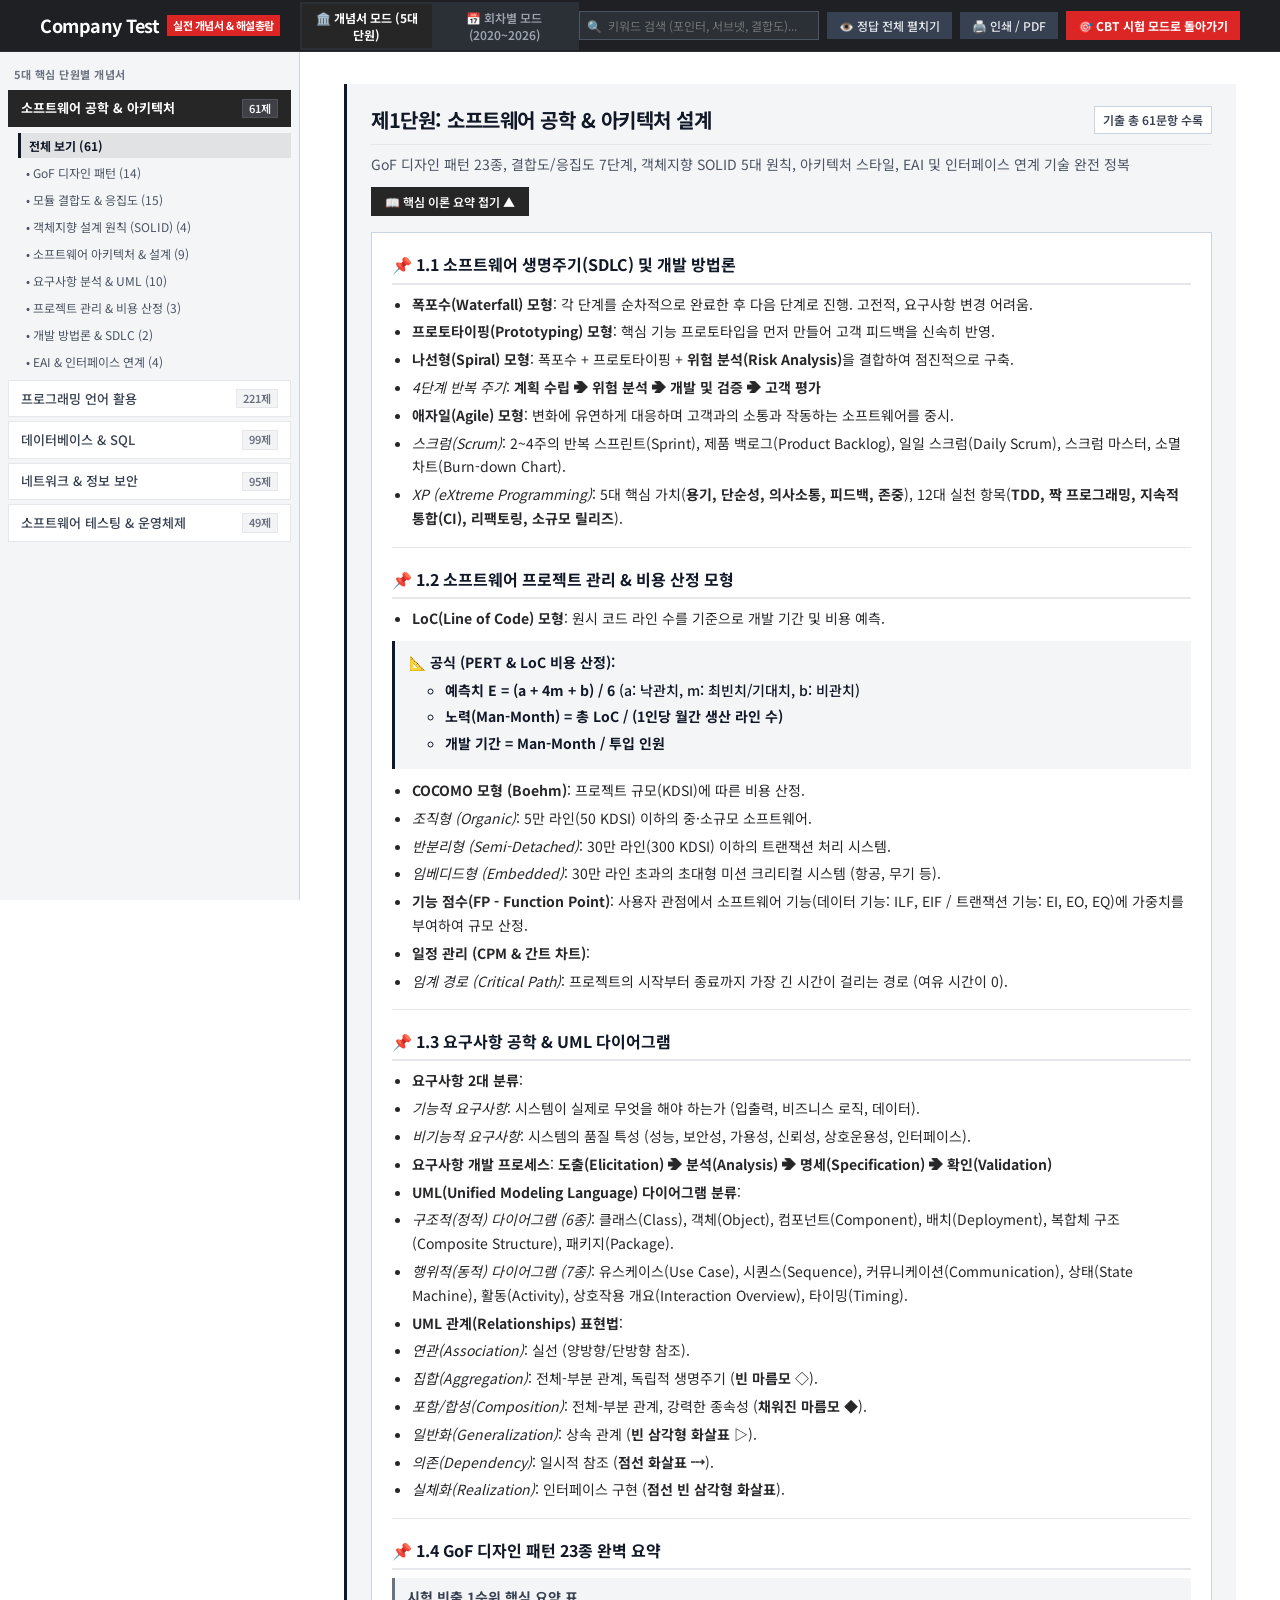
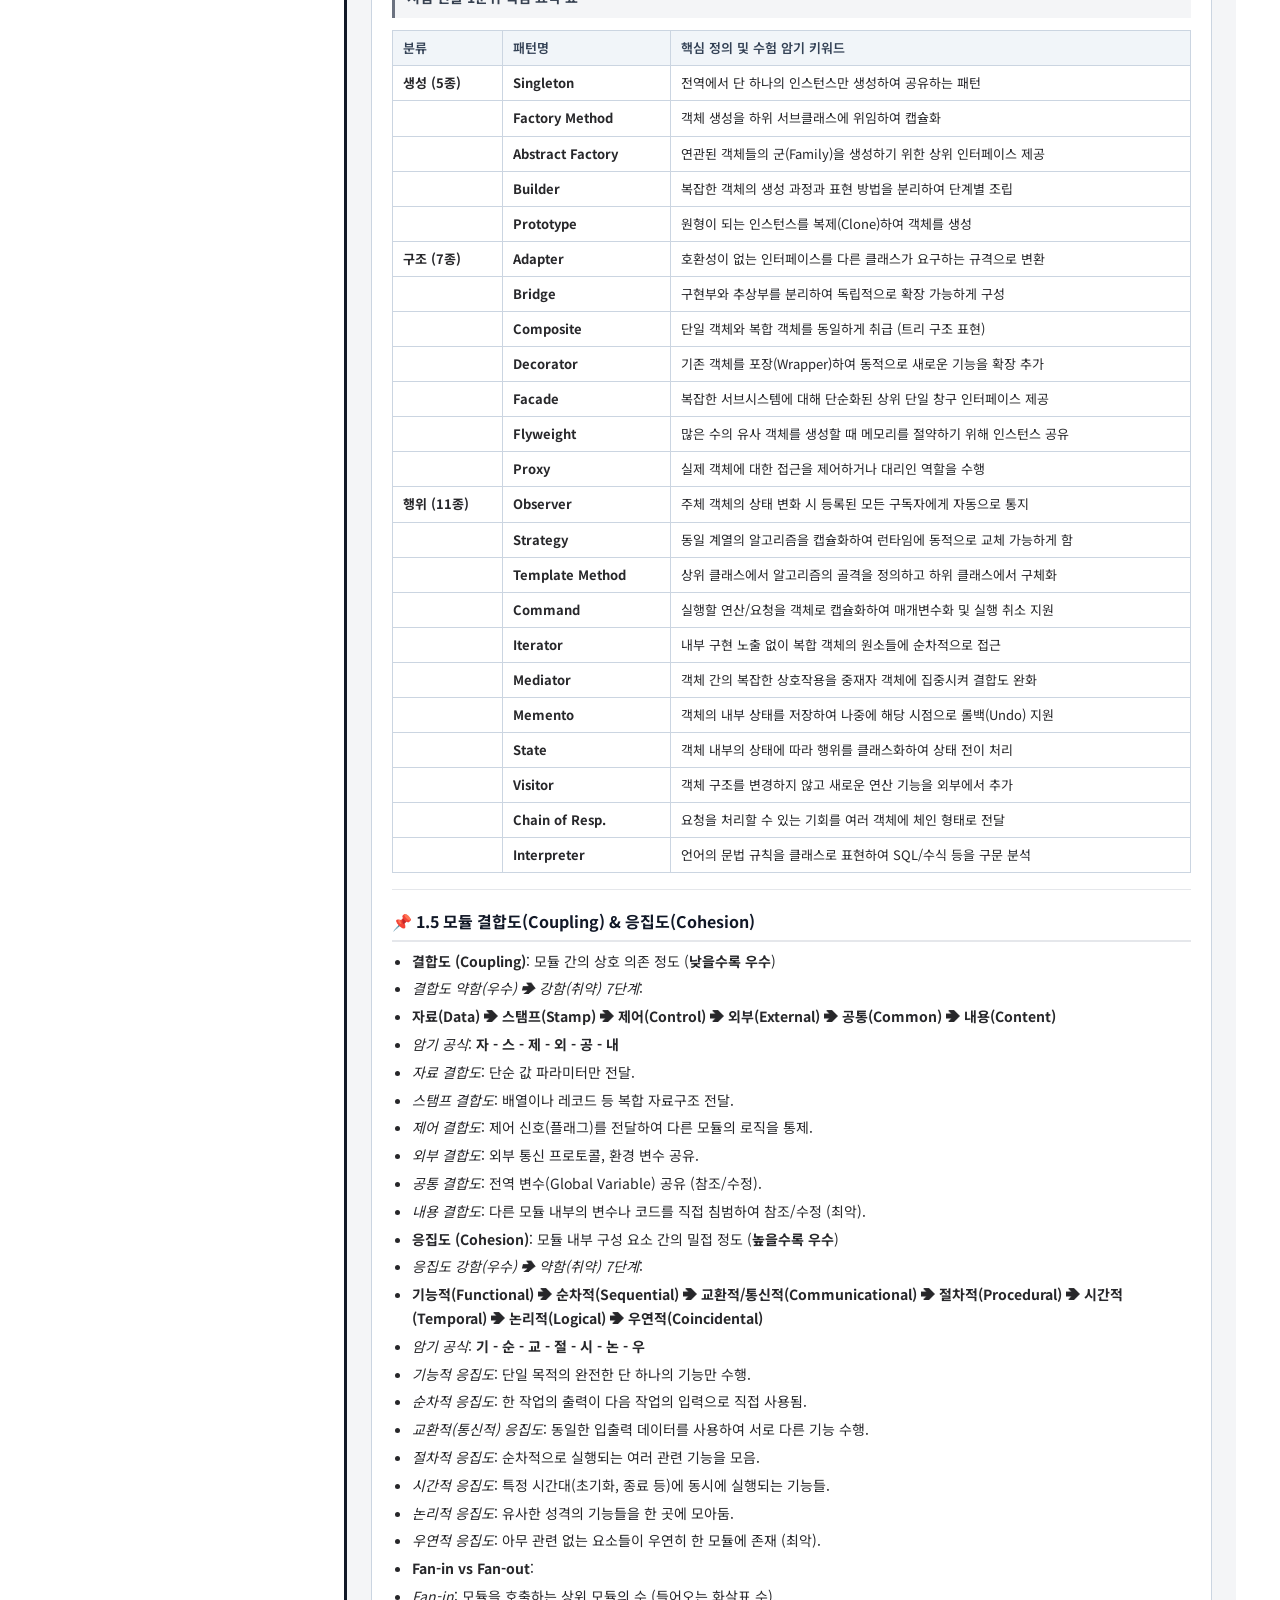
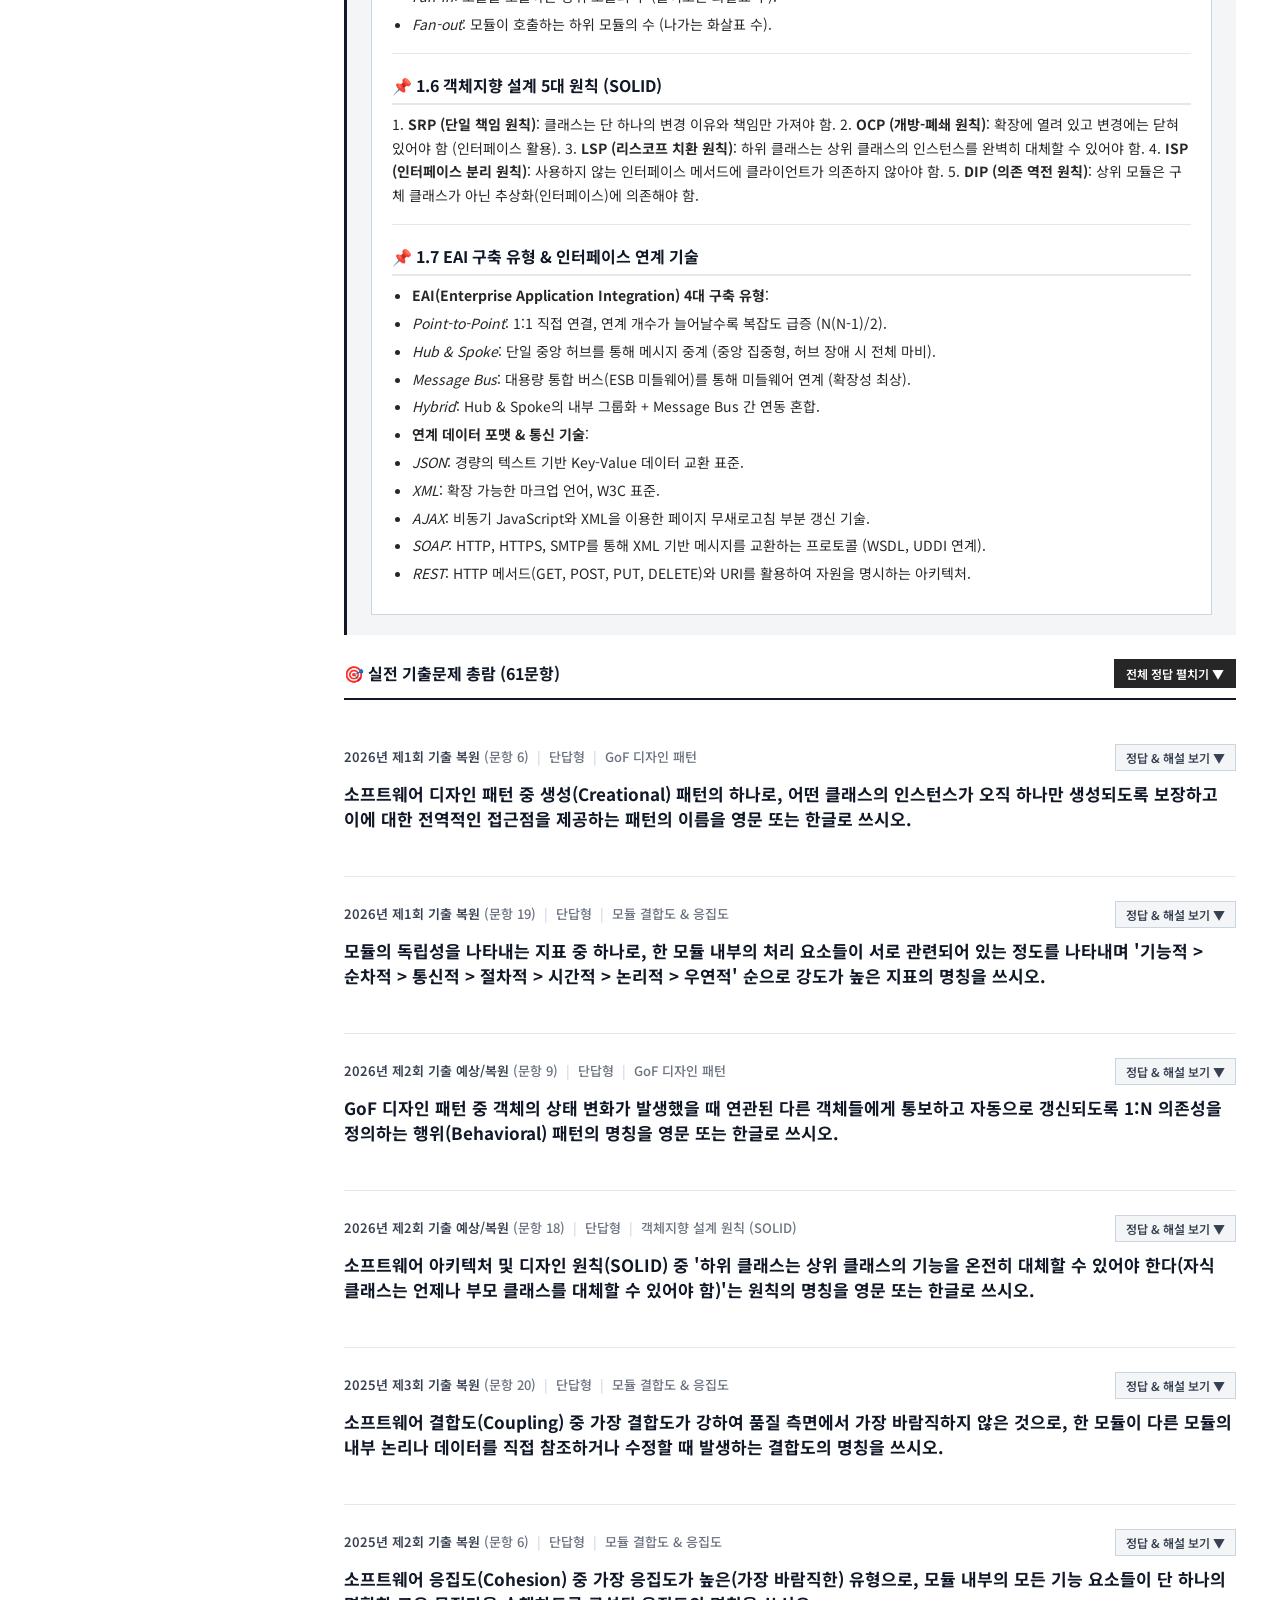
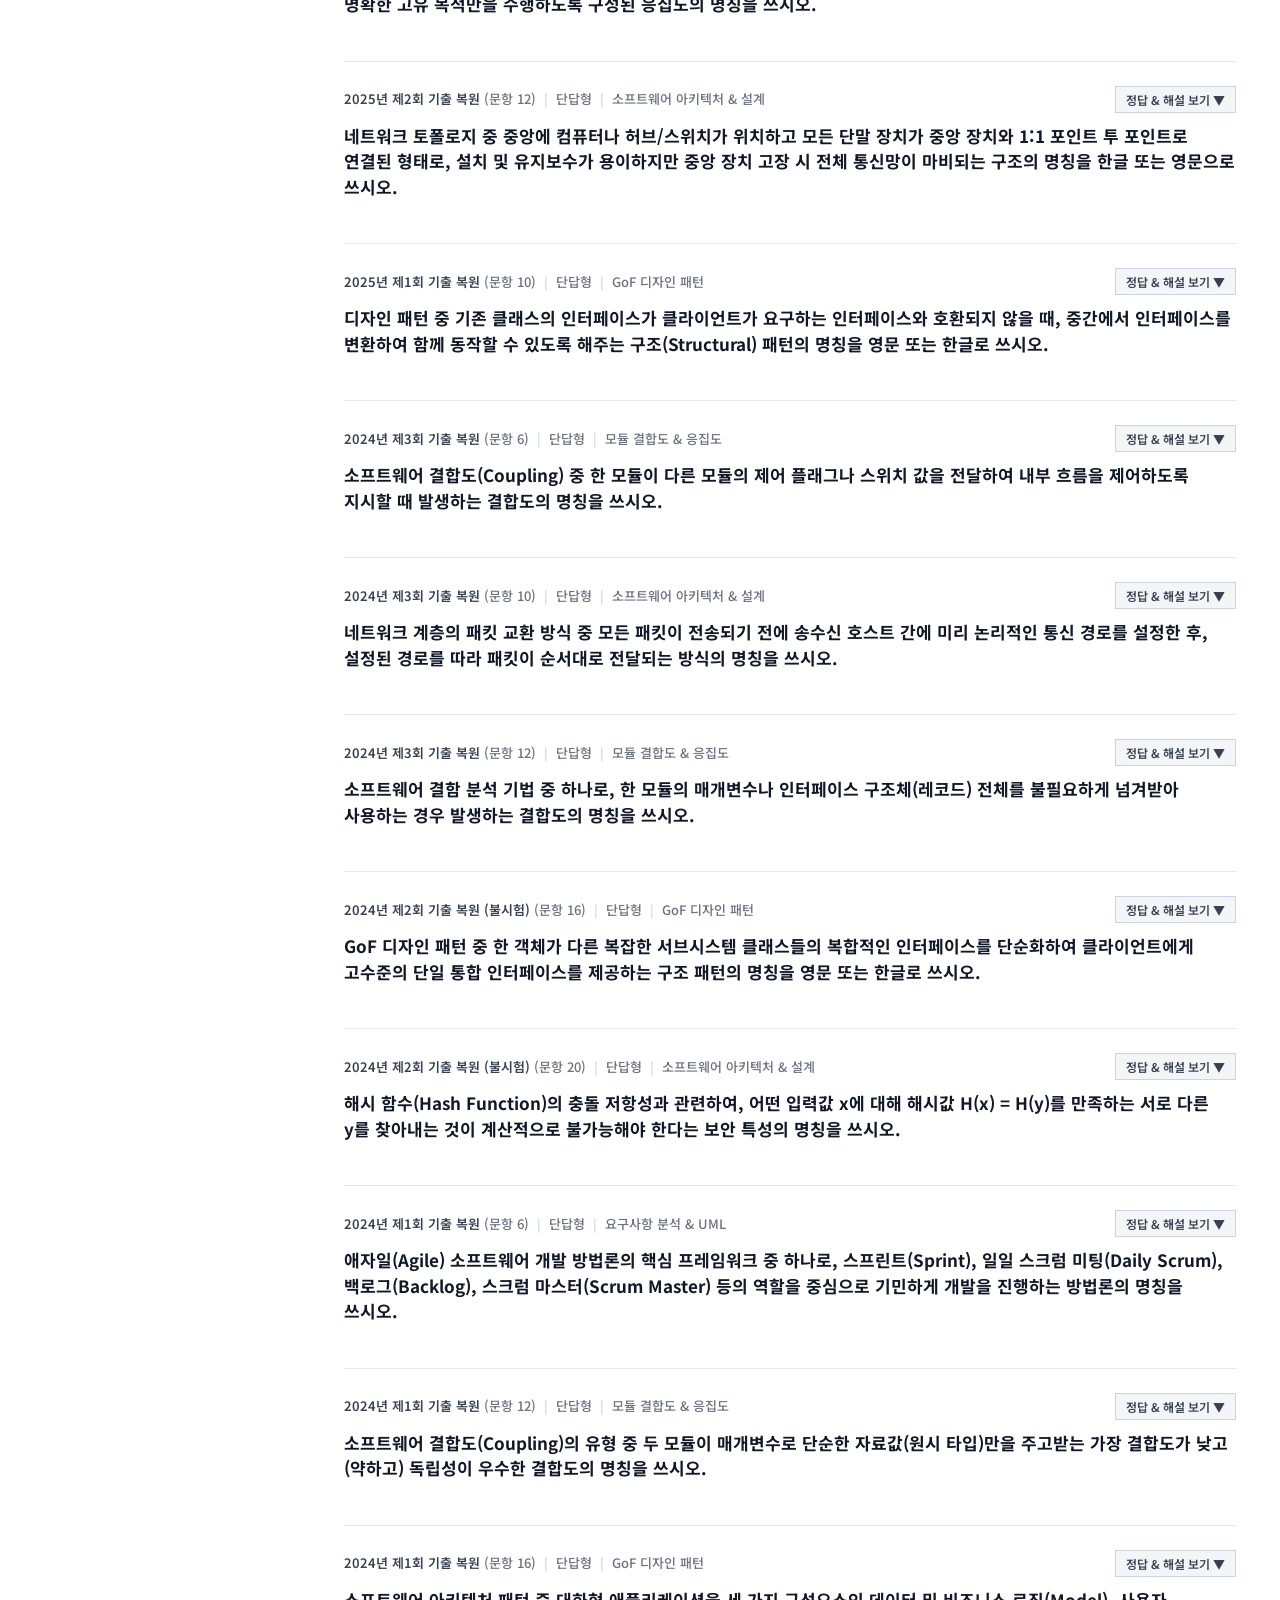
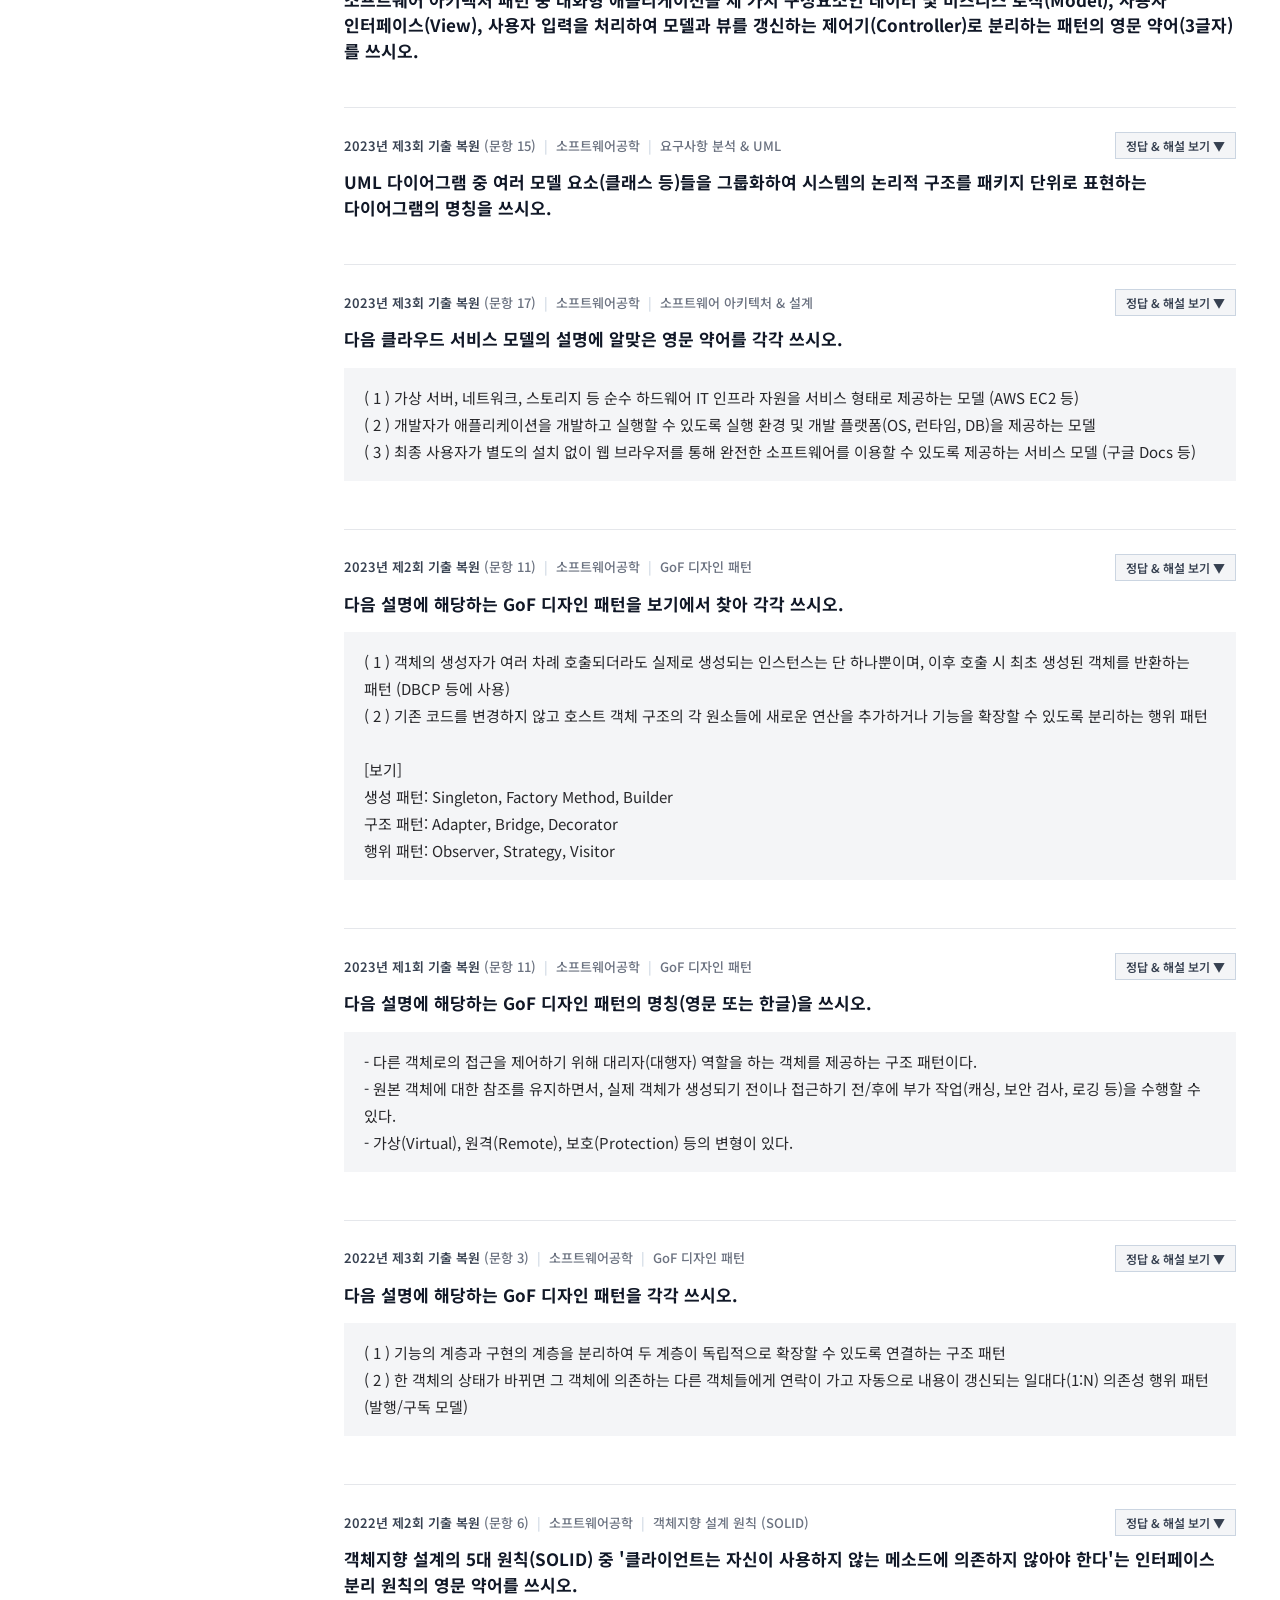
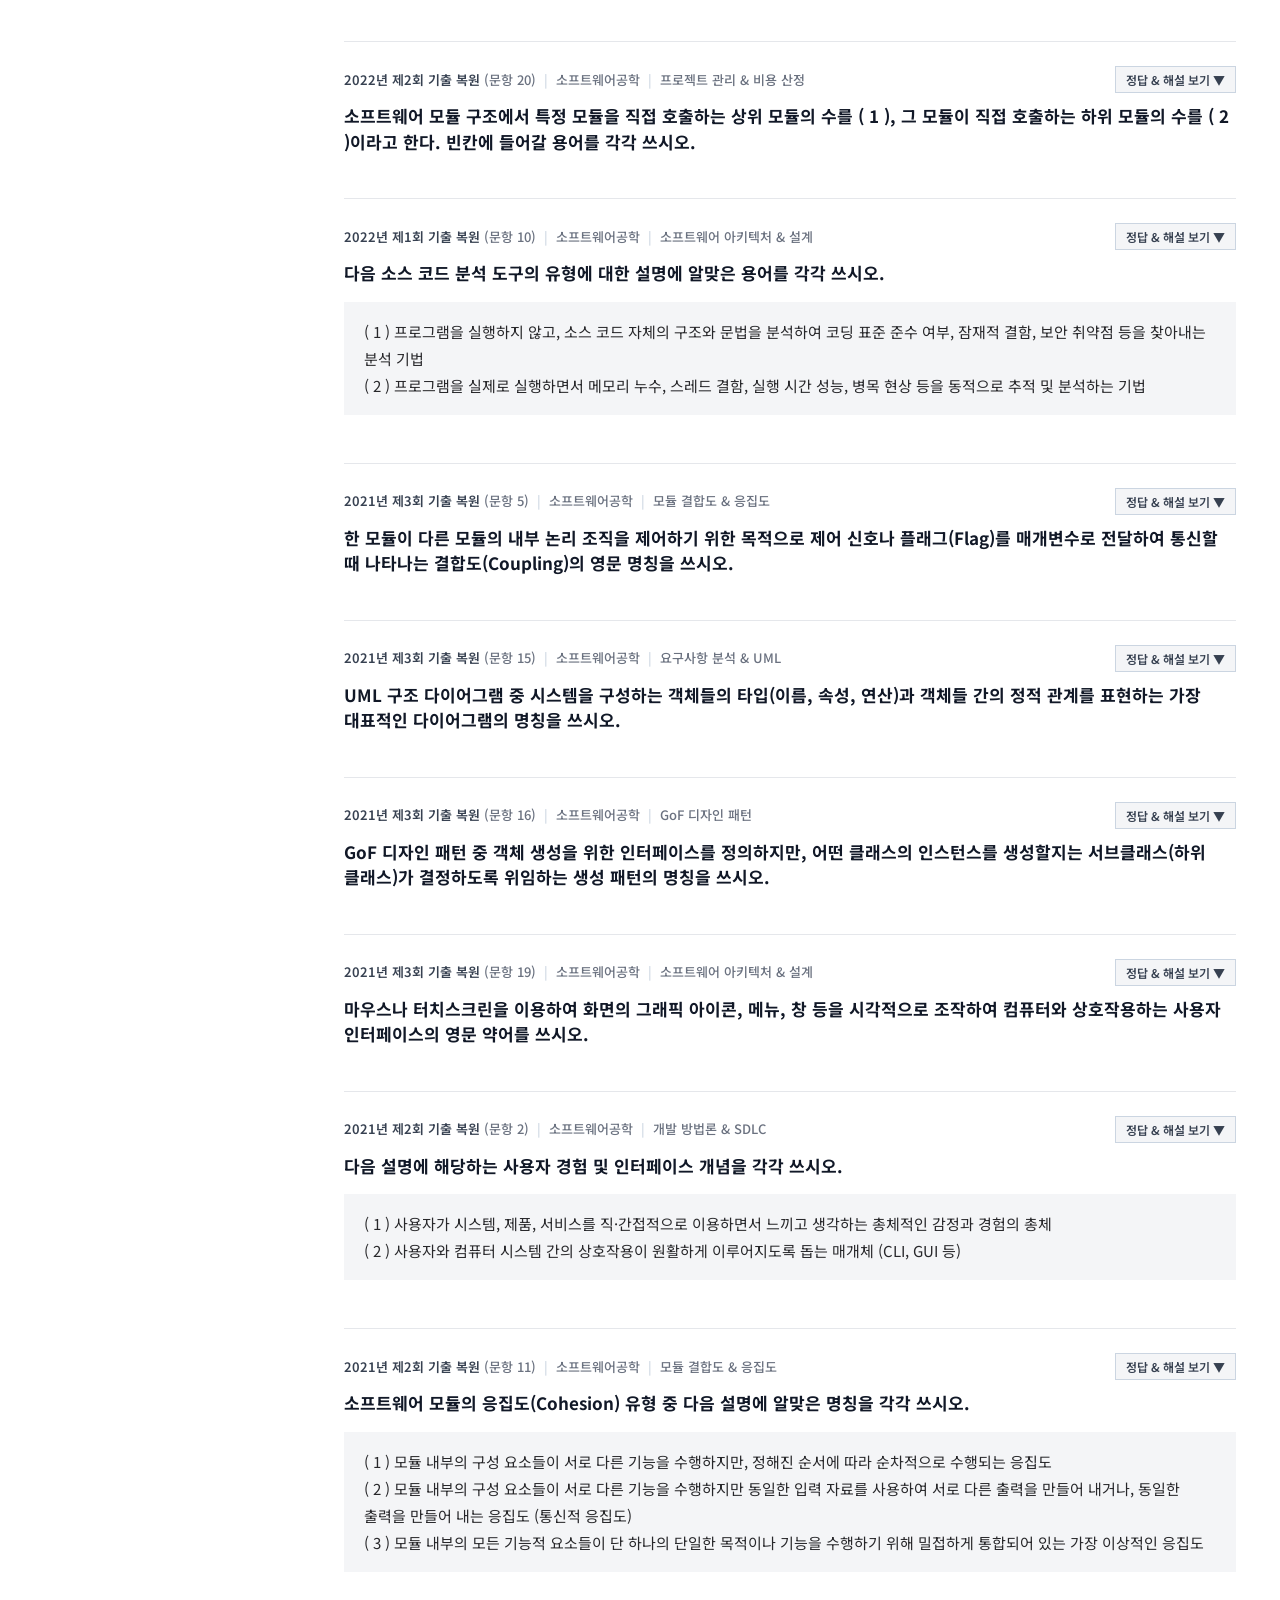
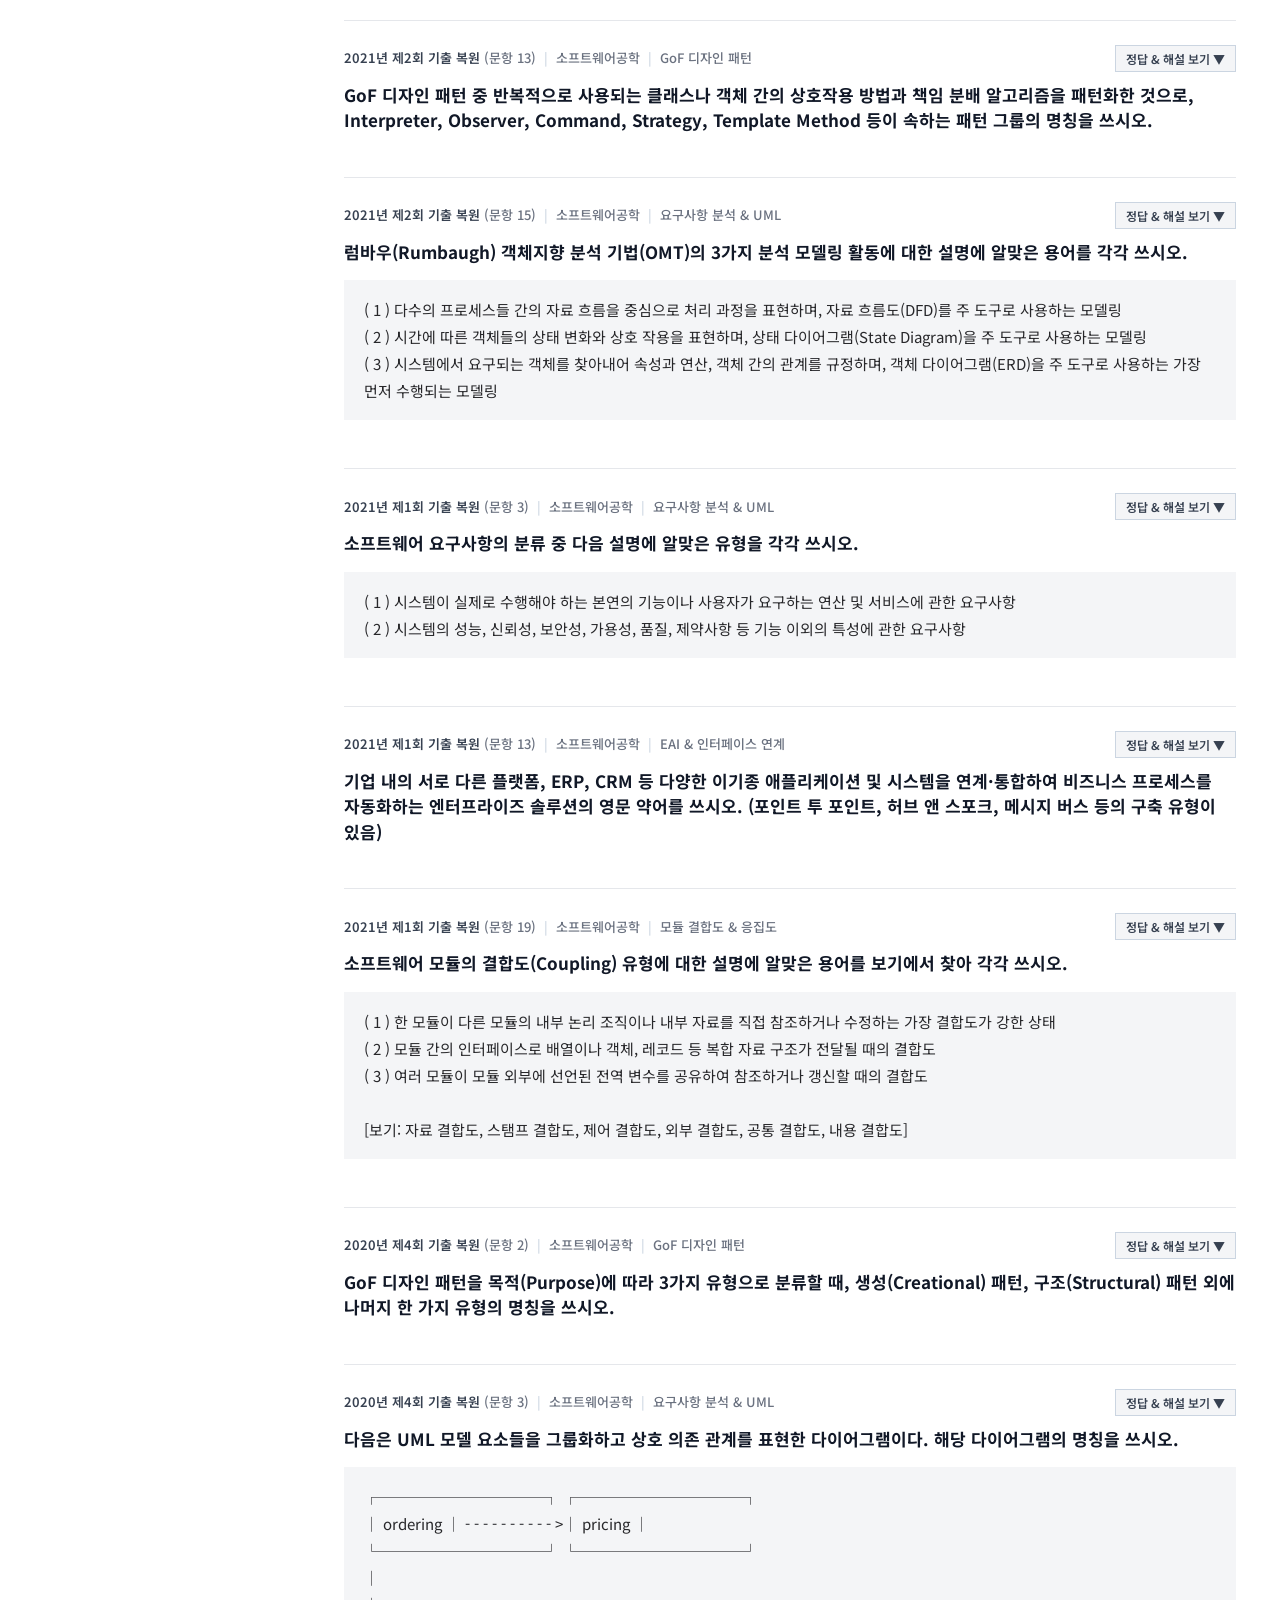
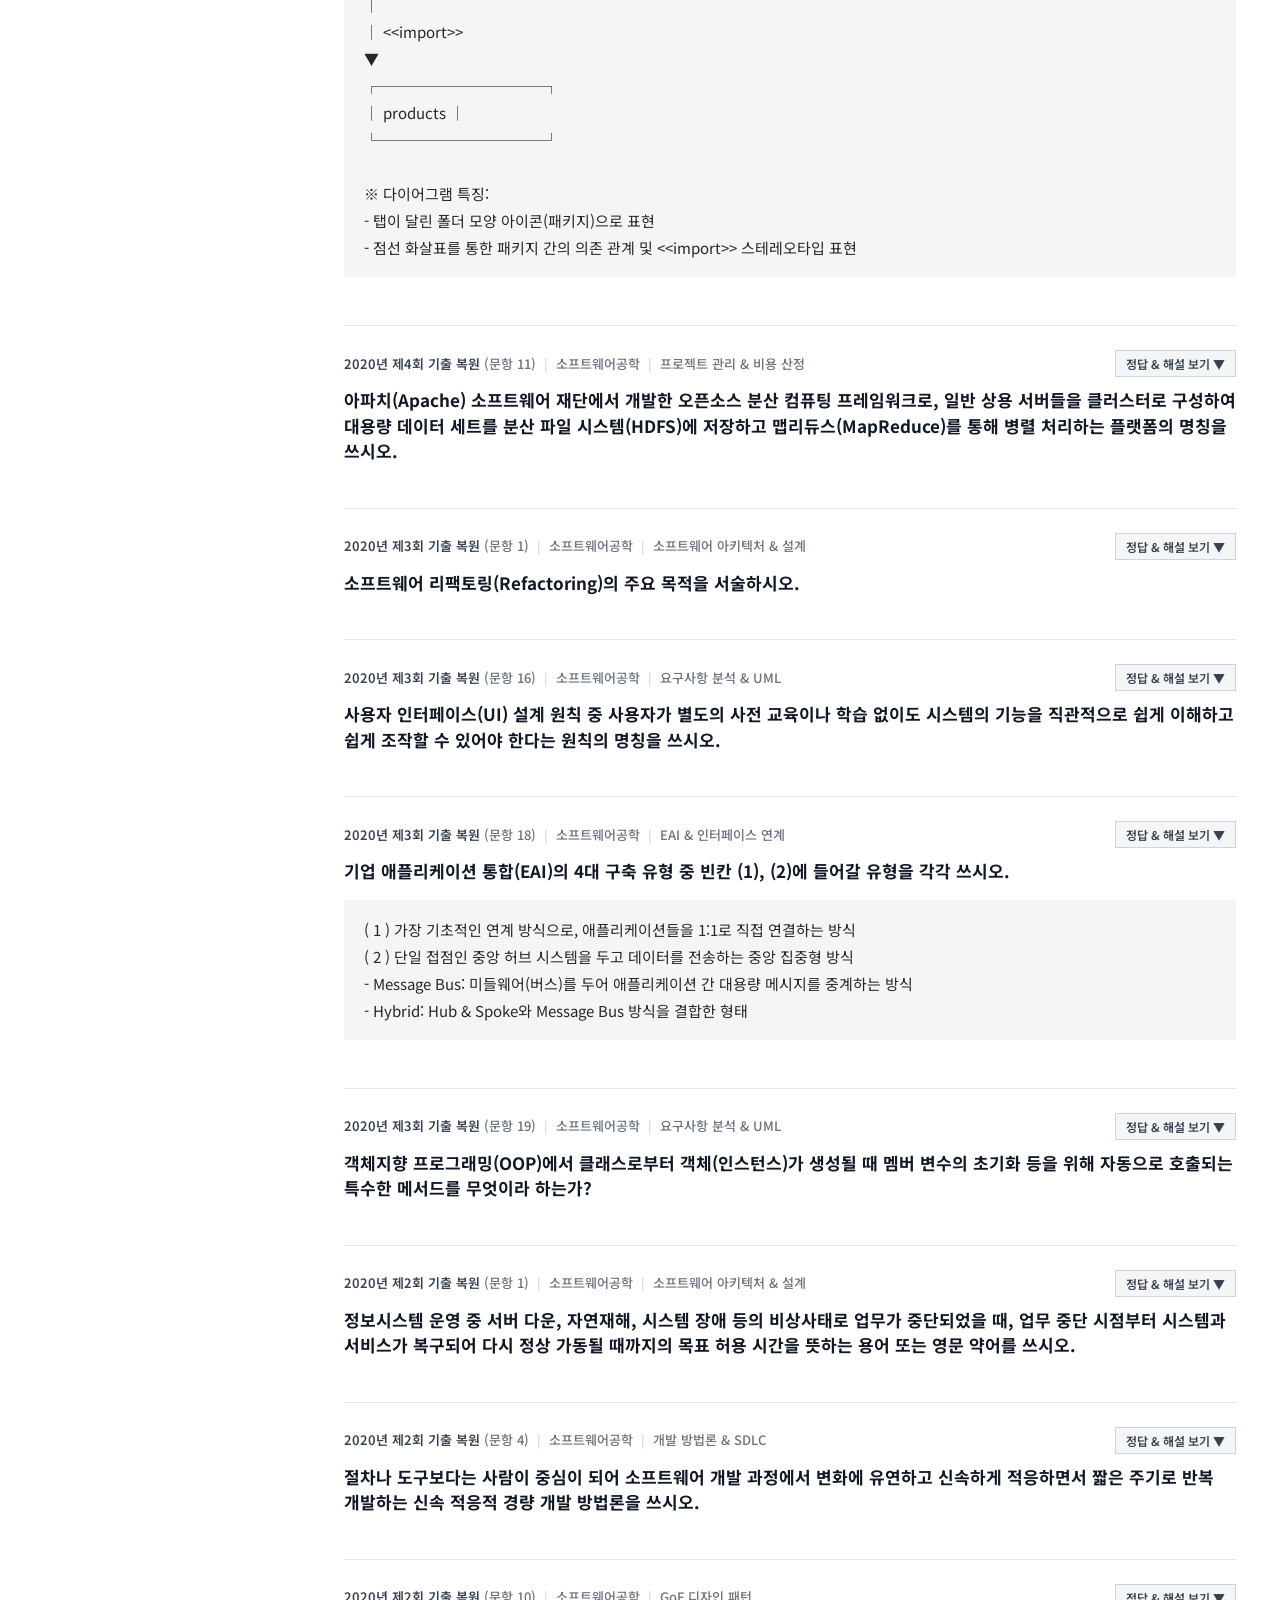
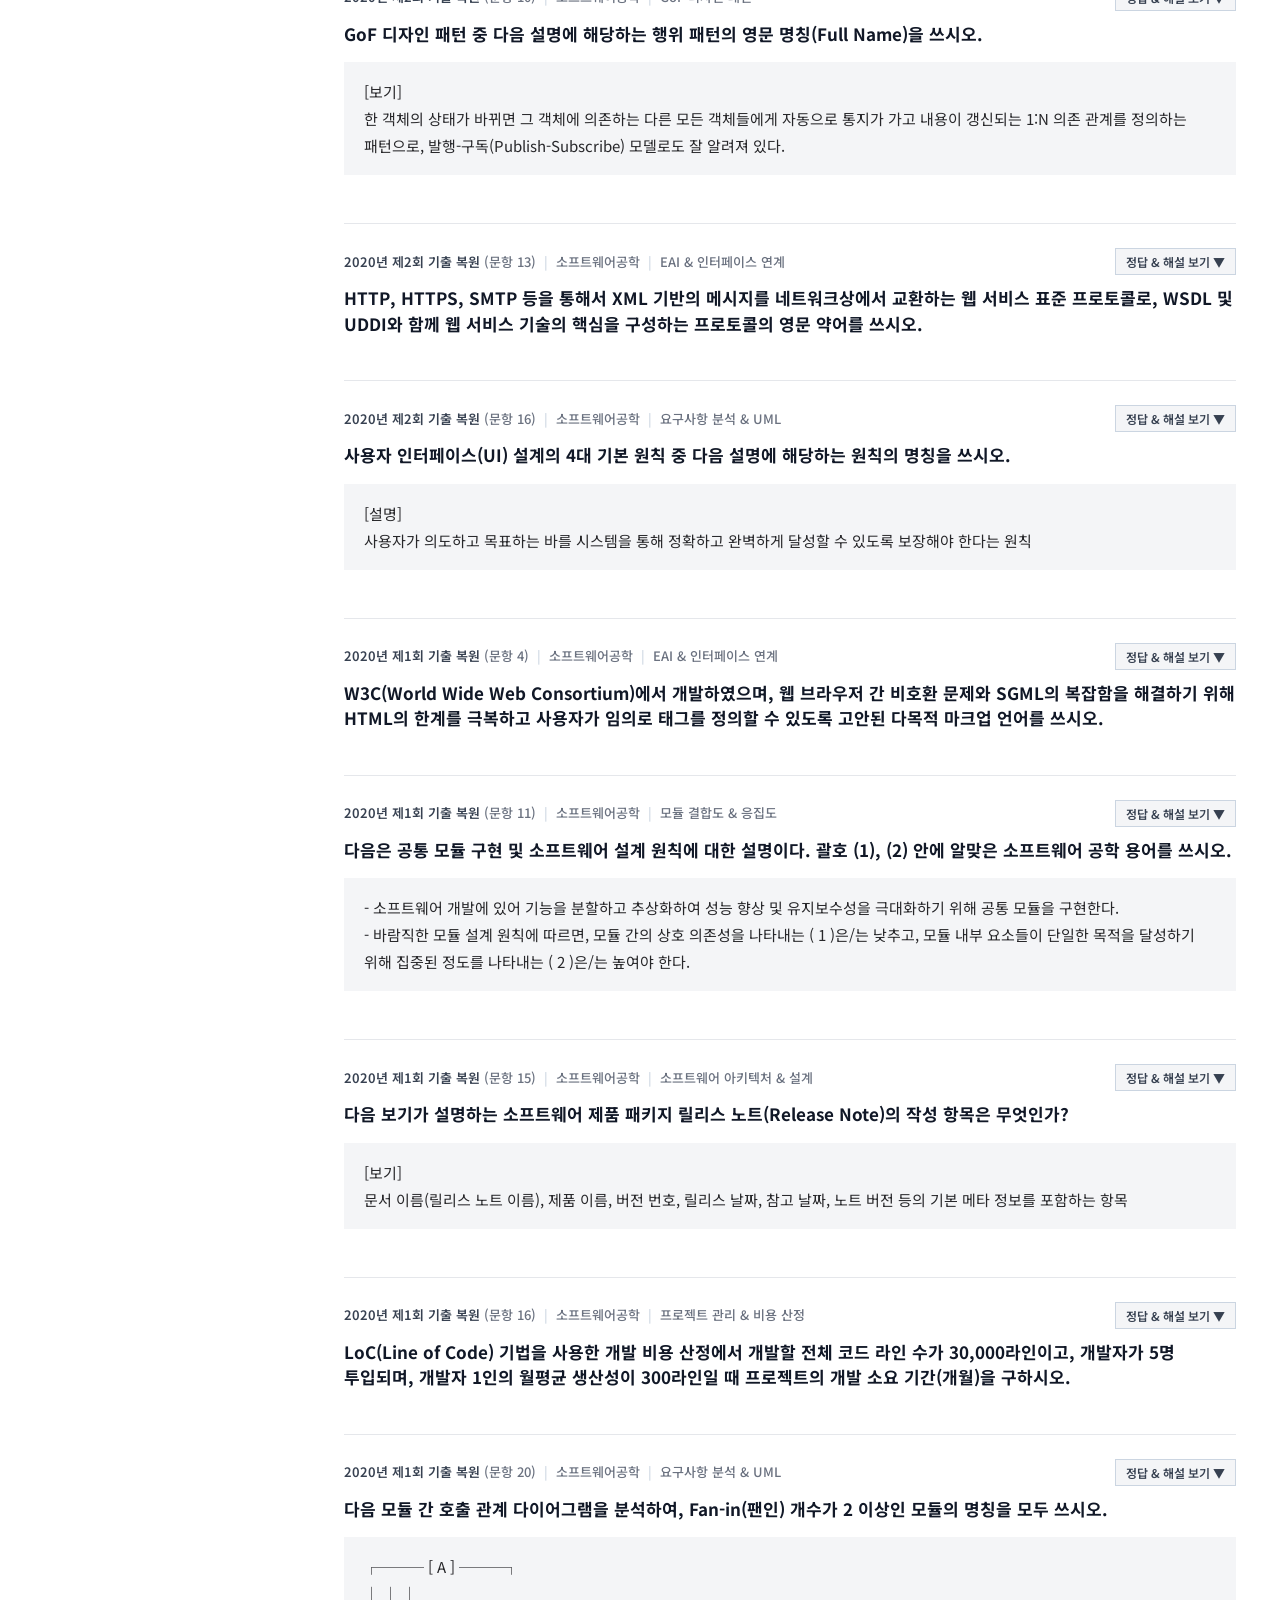
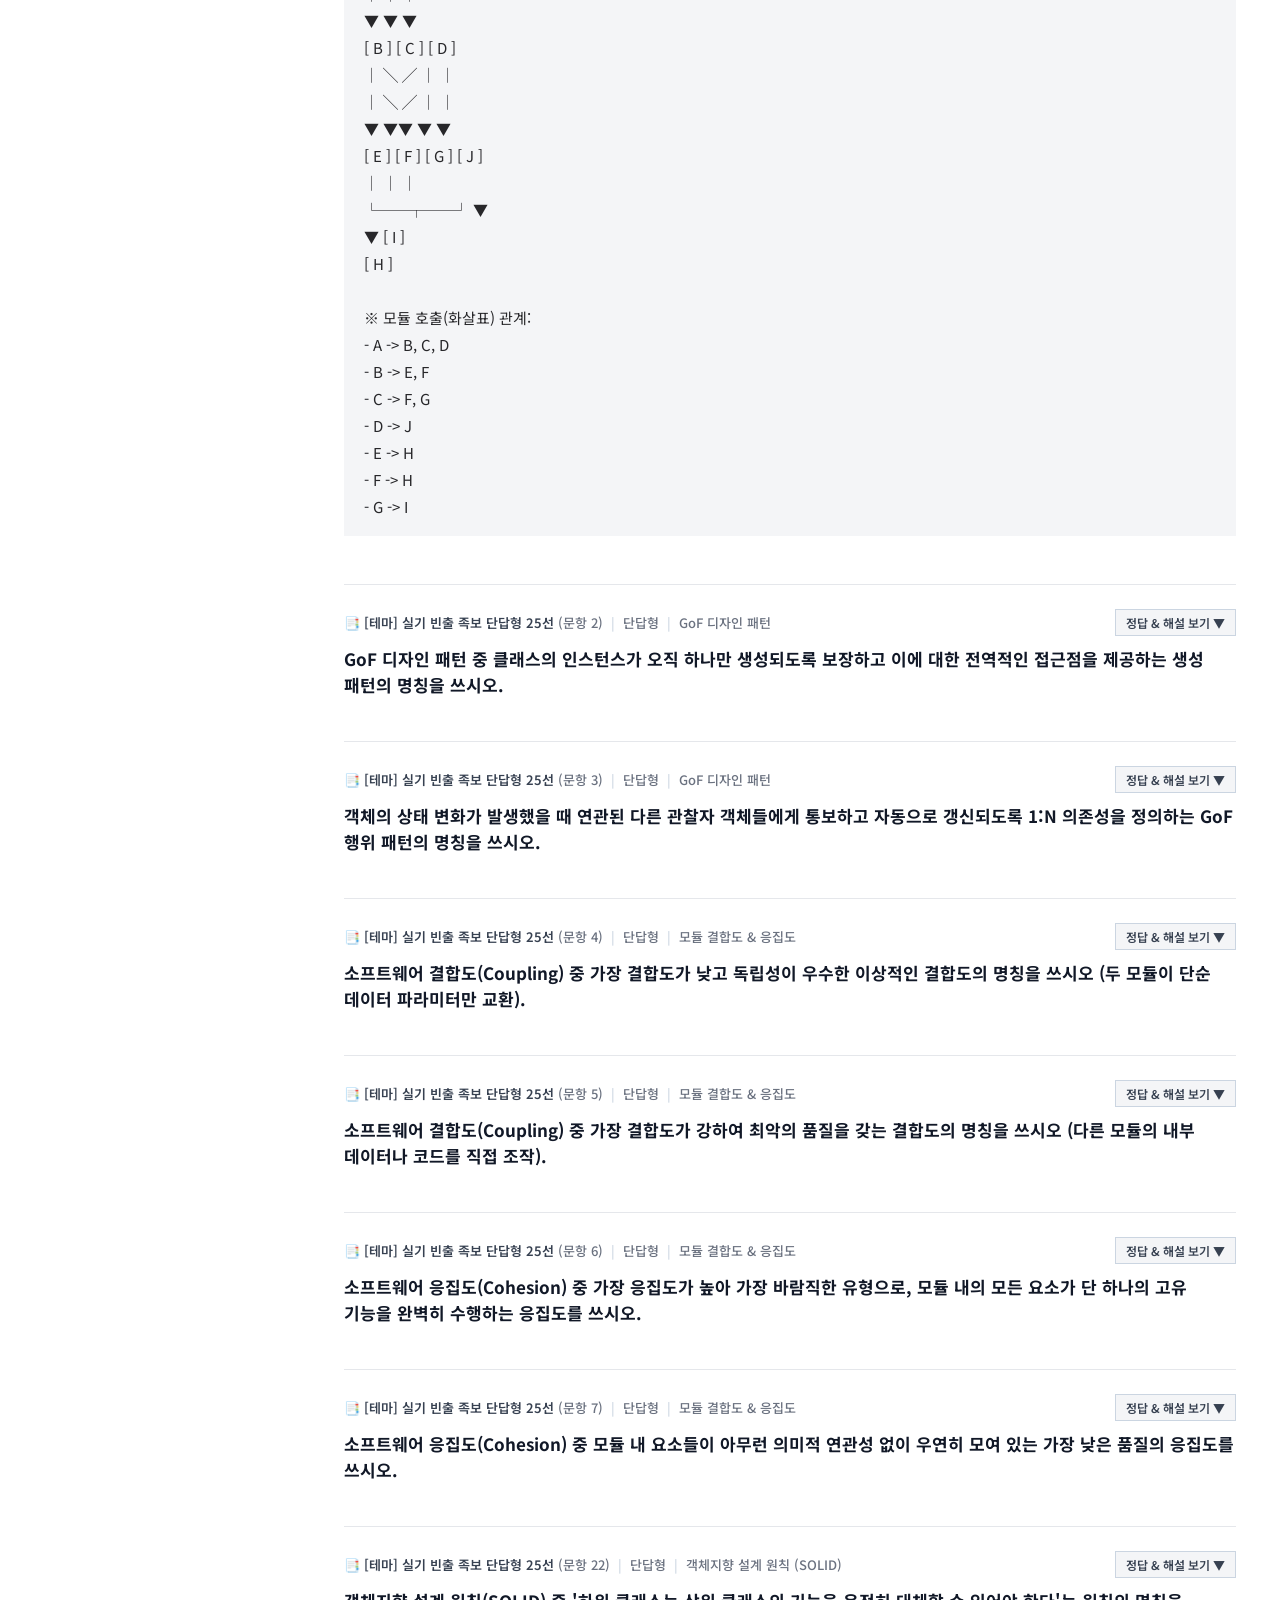
==== study.html @ f1238cf8 "style: unify study.html theme with index.html minimalist CBT design system" ====
<!DOCTYPE html>
<html lang="ko">
<head>
  <meta charset="UTF-8">
  <meta name="viewport" content="width=device-width, initial-scale=1.0">
  <title>정보처리기사 실기 핵심 개념서 &amp; 전 회차 기출 해설총람 (2020~2026)</title>
  
  <!-- Web Fonts -->
  <link rel="preconnect" href="https://fonts.googleapis.com">
  <link rel="preconnect" href="https://fonts.gstatic.com" crossorigin>
  <link href="https://fonts.googleapis.com/css2?family=JetBrains+Mono:wght@400;500;700&family=Noto+Sans+KR:wght@400;500;600;700;800&display=swap" rel="stylesheet">

  <style>
    /* ==========================================================================
       CSS Variables & Global Reset (Company Test 미니멀 CBT 테마 1:1 일치)
       ========================================================================== */
    :root {
      --font-body: 'Noto Sans KR', -apple-system, BlinkMacSystemFont, 'Segoe UI', Roboto, sans-serif;
      --font-code: 'JetBrains Mono', Consolas, 'Courier New', monospace;

      --bg-page: #ffffff;
      --header-bg: #1e2024;
      --header-text: #ffffff;
      --text-main: #222222;
      --text-sub: #555555;
      --text-muted: #888888;
      --tool-bg: #f4f5f7;
      --border-color: #cbd5e1;
      --border-light: #e5e7eb;
      --current-border: #111827;
      --btn-dark: #262626;
      --btn-dark-hover: #3f3f46;
      --btn-tool: #374151;
      --btn-tool-hover: #4b5563;
      --btn-danger: #dc2626;
      --btn-danger-hover: #b91c1c;
    }

    * {
      box-sizing: border-box;
      margin: 0;
      padding: 0;
    }

    body {
      font-family: var(--font-body);
      background-color: var(--bg-page);
      color: var(--text-main);
      line-height: 1.6;
      -webkit-font-smoothing: antialiased;
      overflow-x: hidden;
    }

    /* ==========================================================================
       Top Header Bar (52px, #1e2024, padding 0 40px - index.html 1:1)
       ========================================================================== */
    .study-header {
      position: sticky;
      top: 0;
      z-index: 100;
      background: var(--header-bg);
      color: var(--header-text);
      height: 52px;
      display: flex;
      align-items: center;
      justify-content: space-between;
      padding: 0 40px;
      border-bottom: 1px solid #2b2f36;
    }

    .header-left {
      display: flex;
      align-items: center;
      gap: 20px;
    }

    .header-logo {
      font-size: 18px;
      font-weight: 700;
      color: #ffffff;
      letter-spacing: -0.5px;
      display: flex;
      align-items: center;
      gap: 8px;
      white-space: nowrap;
    }

    .header-logo-badge {
      background: var(--btn-danger);
      color: #ffffff;
      font-size: 11px;
      font-weight: 700;
      padding: 2px 6px;
      border-radius: 0;
    }

    .mode-toggle-group {
      display: flex;
      background: #2b2f36;
      padding: 2px;
      border-radius: 0;
    }

    .btn-mode-tab {
      background: none;
      border: none;
      color: #9ca3af;
      padding: 5px 12px;
      font-size: 12px;
      font-weight: 600;
      border-radius: 0;
      cursor: pointer;
      transition: all 0.1s ease;
      font-family: var(--font-body);
    }

    .btn-mode-tab:hover {
      color: #ffffff;
      background-color: rgba(255, 255, 255, 0.08);
    }

    .btn-mode-tab.active {
      background: var(--btn-dark);
      color: #ffffff;
      font-weight: 700;
    }

    .header-right {
      display: flex;
      align-items: center;
      gap: 8px;
    }

    .search-wrapper {
      position: relative;
      display: flex;
      align-items: center;
    }

    .search-input {
      background: #2b2f36;
      border: 1px solid #4b5563;
      border-radius: 0;
      color: #ffffff;
      font-size: 12px;
      padding: 5px 10px 5px 28px;
      width: 240px;
      outline: none;
      transition: all 0.15s;
      font-family: var(--font-body);
    }

    .search-input:focus {
      border-color: #9ca3af;
      width: 280px;
      background: #1e2024;
    }

    .search-icon {
      position: absolute;
      left: 8px;
      font-size: 12px;
      color: #9ca3af;
      pointer-events: none;
    }

    .search-clear-btn {
      position: absolute;
      right: 6px;
      background: none;
      border: none;
      color: #9ca3af;
      cursor: pointer;
      font-size: 12px;
      display: none;
    }

    .btn-action-tool {
      background: var(--btn-tool);
      color: #e5e7eb;
      border: none;
      padding: 5px 12px;
      font-size: 12px;
      font-weight: 500;
      border-radius: 0;
      cursor: pointer;
      display: flex;
      align-items: center;
      gap: 6px;
      font-family: var(--font-body);
      text-decoration: none;
      white-space: nowrap;
      transition: background-color 0.1s;
    }

    .btn-action-tool:hover {
      background: var(--btn-tool-hover);
      color: #ffffff;
    }

    .btn-action-cbt {
      background: var(--btn-danger);
      color: #ffffff;
      font-weight: 700;
    }

    .btn-action-cbt:hover {
      background: var(--btn-danger-hover);
    }

    /* ==========================================================================
       Main App Layout
       ========================================================================== */
    .app-layout {
      display: flex;
      min-height: calc(100vh - 52px);
    }

    /* ==========================================================================
       Sidebar Navigation (Company Test Tool Column Color: #f4f5f7)
       ========================================================================== */
    .sidebar {
      width: 300px;
      background: var(--tool-bg);
      color: var(--text-main);
      border-right: 1px solid var(--border-color);
      flex-shrink: 0;
      display: flex;
      flex-direction: column;
      position: sticky;
      top: 52px;
      height: calc(100vh - 52px);
      overflow-y: auto;
    }

    .sidebar-section-title {
      font-size: 11px;
      text-transform: uppercase;
      font-weight: 700;
      letter-spacing: 0.5px;
      color: #6b7280;
      padding: 14px 14px 6px 14px;
    }

    .sidebar-list {
      list-style: none;
      padding: 0 8px 12px 8px;
    }

    .sidebar-item-btn {
      width: 100%;
      text-align: left;
      background: #ffffff;
      border: 1px solid #e5e7eb;
      color: #374151;
      padding: 8px 12px;
      font-size: 13px;
      font-weight: 500;
      border-radius: 0;
      cursor: pointer;
      display: flex;
      align-items: center;
      justify-content: space-between;
      transition: all 0.1s;
      font-family: var(--font-body);
      line-height: 1.4;
      margin-bottom: 4px;
    }

    .sidebar-item-btn:hover {
      background: #f3f4f6;
      border-color: #cbd5e1;
    }

    .sidebar-item-btn.active {
      background: var(--btn-dark);
      color: #ffffff;
      border-color: var(--btn-dark);
      font-weight: 700;
    }

    .sidebar-badge {
      font-size: 11px;
      background: #f3f4f6;
      color: #6b7280;
      padding: 1px 6px;
      border-radius: 0;
      font-weight: 600;
      margin-left: 8px;
      white-space: nowrap;
      border: 1px solid #e5e7eb;
    }

    .sidebar-item-btn.active .sidebar-badge {
      background: #3f3f46;
      color: #f3f4f6;
      border-color: #52525b;
    }

    .sidebar-subtopics {
      padding: 2px 0 6px 10px;
      display: flex;
      flex-direction: column;
      gap: 2px;
    }

    .subtopic-chip {
      background: transparent;
      border: none;
      text-align: left;
      color: #4b5563;
      font-size: 12px;
      padding: 4px 8px;
      border-radius: 0;
      cursor: pointer;
      transition: all 0.1s;
      font-family: var(--font-body);
    }

    .subtopic-chip:hover {
      color: #111827;
      background: rgba(0, 0, 0, 0.05);
    }

    .subtopic-chip.active {
      color: #111827;
      font-weight: 700;
      background: rgba(0, 0, 0, 0.08);
      border-left: 3px solid #111827;
    }

    /* ==========================================================================
       Main Content Area (Pure White Background, Borderless Flow)
       ========================================================================== */
    .main-content {
      flex: 1;
      padding: 32px 44px;
      max-width: 1120px;
      margin: 0;
      overflow-y: visible;
      background-color: var(--bg-page);
    }

    /* Top Summary / Theory Banner (Minimalist Left-Border Box) */
    .unit-hero-card {
      background: var(--tool-bg);
      border: none;
      border-left: 3px solid var(--current-border);
      border-radius: 0;
      padding: 20px 24px;
      margin-bottom: 24px;
      box-shadow: none;
    }

    .unit-hero-header {
      display: flex;
      align-items: center;
      justify-content: space-between;
      margin-bottom: 8px;
      padding-bottom: 8px;
      border-bottom: 1px solid #e5e7eb;
    }

    .unit-hero-title {
      font-size: 20px;
      font-weight: 700;
      color: #111827;
      letter-spacing: -0.5px;
    }

    .unit-hero-badge {
      background: #ffffff;
      color: #374151;
      border: 1px solid #cbd5e1;
      font-size: 12px;
      font-weight: 600;
      padding: 3px 8px;
      border-radius: 0;
    }

    .unit-hero-summary {
      font-size: 14px;
      color: #4b5563;
      margin-bottom: 12px;
      line-height: 1.6;
    }

    .theory-drawer-toggle {
      background: var(--btn-dark);
      border: none;
      color: #ffffff;
      padding: 6px 14px;
      font-size: 12px;
      font-weight: 600;
      border-radius: 0;
      cursor: pointer;
      display: inline-flex;
      align-items: center;
      gap: 6px;
      font-family: var(--font-body);
      transition: background-color 0.1s;
    }

    .theory-drawer-toggle:hover {
      background: var(--btn-dark-hover);
    }

    .theory-body-container {
      margin-top: 16px;
      padding: 18px 20px;
      background: #ffffff;
      border: 1px solid var(--border-color);
      border-radius: 0;
      font-size: 14px;
      line-height: 1.7;
      color: #27272a;
    }

    .theory-body-container h3 {
      font-size: 16px;
      font-weight: 700;
      color: #111827;
      margin: 18px 0 8px 0;
      padding-bottom: 4px;
      border-bottom: 2px solid #e5e7eb;
    }

    .theory-body-container h3:first-child {
      margin-top: 0;
    }

    .theory-body-container p, .theory-body-container ul {
      margin-bottom: 10px;
    }

    .theory-body-container ul {
      padding-left: 20px;
    }

    .theory-body-container li {
      margin-bottom: 4px;
    }

    .theory-body-container table {
      width: 100%;
      border-collapse: collapse;
      margin: 12px 0;
      font-size: 13px;
      background: #ffffff;
    }

    .theory-body-container th, .theory-body-container td {
      border: 1px solid var(--border-color);
      padding: 6px 10px;
      text-align: left;
    }

    .theory-body-container th {
      background: #f1f5f9;
      font-weight: 600;
      color: #334155;
    }

    .theory-body-container .formula-card {
      background: var(--tool-bg);
      border-left: 3px solid #111827;
      padding: 10px 14px;
      border-radius: 0;
      margin: 10px 0;
      font-weight: 600;
      color: #111827;
    }

    .theory-body-container .formula-card ul {
      margin: 4px 0 0 0;
      padding-left: 18px;
    }

    .theory-body-container .formula-card li {
      margin-bottom: 3px;
      font-weight: 500;
    }

    .theory-body-container blockquote.theory-quote {
      background: var(--tool-bg);
      border-left: 3px solid #6b7280;
      padding: 8px 12px;
      border-radius: 0;
      margin: 8px 0;
      color: #374151;
      font-weight: 500;
    }

    .theory-body-container hr {
      border: none;
      border-top: 1px solid #e5e7eb;
      margin: 16px 0;
    }

    /* Search Results Banner */
    .search-status-bar {
      background: var(--tool-bg);
      border-left: 3px solid #111827;
      border-radius: 0;
      padding: 12px 18px;
      margin-bottom: 20px;
      display: flex;
      align-items: center;
      justify-content: space-between;
      font-size: 14px;
      color: #111827;
      font-weight: 600;
    }

    .search-reset-link {
      color: #6b7280;
      cursor: pointer;
      text-decoration: underline;
      font-size: 13px;
    }

    .search-reset-link:hover {
      color: #111827;
    }

    /* Section Control Header */
    .questions-control-header {
      display: flex;
      align-items: center;
      justify-content: space-between;
      margin-bottom: 20px;
      padding-bottom: 10px;
      border-bottom: 2px solid #111827;
    }

    .questions-count-text {
      font-size: 16px;
      font-weight: 700;
      color: #111827;
    }

    .btn-toggle-all-answers {
      background: var(--btn-dark);
      border: none;
      padding: 6px 12px;
      font-size: 12px;
      font-weight: 600;
      border-radius: 0;
      cursor: pointer;
      color: #ffffff;
      font-family: var(--font-body);
      transition: background-color 0.1s;
    }

    .btn-toggle-all-answers:hover {
      background: var(--btn-dark-hover);
    }

    /* ==========================================================================
       Question Card Styles (선 없는 간결한 CBT 레이아웃)
       ========================================================================== */
    .question-card {
      background: #ffffff;
      border: none;
      border-bottom: 1px solid #e5e7eb;
      border-radius: 0;
      padding: 24px 0 28px 0;
      margin-bottom: 0;
      box-shadow: none;
    }

    .question-card:first-child {
      padding-top: 8px;
    }

    .q-meta-row {
      display: flex;
      align-items: center;
      justify-content: space-between;
      margin-bottom: 10px;
    }

    .q-badge-group {
      font-size: 13px;
      color: #6b7280;
      font-weight: 500;
      display: flex;
      align-items: center;
      gap: 8px;
    }

    .q-badge-group .meta-sep {
      color: #cbd5e1;
    }

    .q-badge-group strong {
      color: #374151;
      font-weight: 600;
    }

    .btn-toggle-answer {
      background: #f4f5f7;
      border: 1px solid #cbd5e1;
      color: #374151;
      font-size: 12px;
      font-weight: 600;
      padding: 4px 10px;
      border-radius: 0;
      cursor: pointer;
      font-family: var(--font-body);
      transition: all 0.1s;
    }

    .btn-toggle-answer:hover {
      background: #e5e7eb;
      color: #111827;
    }

    .q-prompt-text {
      font-size: 17px;
      font-weight: 700;
      color: #111827;
      line-height: 1.5;
      margin-bottom: 16px;
      word-break: keep-all;
    }

    .q-passage-box {
      font-size: 15px;
      line-height: 1.8;
      color: #27272a;
      margin-bottom: 20px;
      background-color: var(--tool-bg);
      padding: 16px 20px;
      border-radius: 0;
      border: none;
      white-space: pre-line;
      word-break: keep-all;
    }

    .q-passage-box table {
      width: 100%;
      border-collapse: collapse;
      margin: 10px 0;
      background: #ffffff;
      font-size: 13px;
    }

    .q-passage-box th, .q-passage-box td {
      border: 1px solid var(--border-color);
      padding: 6px 10px;
      text-align: center;
    }

    .q-passage-box th {
      background-color: #f1f5f9;
      font-weight: 600;
    }

    /* Code Container - Flat & clean (index.html .code-container 1:1) */
    .q-code-container {
      background-color: #1e2024;
      margin-bottom: 20px;
      border-radius: 0;
      border: none;
      overflow-x: auto;
    }

    .q-code-header {
      display: flex;
      justify-content: space-between;
      padding: 6px 14px;
      background-color: #2b2f36;
      color: #9ca3af;
      font-size: 11px;
      font-family: var(--font-code);
      border-bottom: none;
    }

    .q-code-block {
      padding: 12px 0;
      margin: 0;
      overflow-x: auto;
      font-family: var(--font-code);
      font-size: 13.5px;
      color: #e2e8f0;
      background: transparent;
    }

    .code-line {
      display: flex;
      align-items: baseline;
      line-height: 1.48;
      min-height: 1.48em;
      width: max-content;
      min-width: 100%;
      padding: 0 16px 0 0;
    }

    .code-line:hover {
      background-color: rgba(255, 255, 255, 0.04);
    }

    .code-line-num {
      display: inline-block;
      width: 3.2em;
      min-width: 3.2em;
      flex-shrink: 0;
      text-align: right;
      padding-right: 1.2em;
      color: #64748b;
      user-select: none;
      font-size: 12px;
    }

    .code-line-content {
      flex: 1;
      white-space: pre;
      line-height: inherit;
      font-family: inherit;
    }

    /* Syntax Highlighting */
    .c-kw { color: #f43f5e; font-weight: 600; }
    .c-fn { color: #38bdf8; }
    .c-str { color: #a3e635; }
    .c-num { color: #fbbf24; }
    .c-com { color: #64748b; font-style: italic; }
    .c-type { color: #c084fc; font-weight: 500; }

    /* Explanation & Solution Drawer (index.html .explanation-card 1:1) */
    .q-solution-drawer {
      margin-top: 18px;
      padding: 16px 20px;
      background-color: #f9fafb;
      border-left: 3px solid #111827;
      border-radius: 0;
      border-top: none;
    }

    .q-answer-card {
      margin-bottom: 10px;
      font-size: 15px;
    }

    .q-answer-card .exp-correct-label {
      font-weight: 700;
      color: #16a34a;
    }

    .q-answer-card code {
      font-family: var(--font-code);
      font-weight: 700;
      color: #16a34a;
      background: #f0fdf4;
      padding: 2px 6px;
      border: 1px solid #bbf7d0;
      border-radius: 0;
    }

    .q-aliases-text {
      font-size: 12px;
      color: #15803d;
      margin-top: 4px;
    }

    .q-aliases-text code {
      color: #15803d;
      background: transparent;
      border: none;
      padding: 0;
    }

    .q-trap-box {
      background-color: #fef2f2;
      padding: 10px 14px;
      margin-bottom: 12px;
      font-size: 13px;
      color: #991b1b;
      border-radius: 0;
      border: none;
    }

    .q-trap-title {
      font-weight: 700;
      display: flex;
      align-items: center;
      gap: 6px;
      margin-bottom: 4px;
    }

    .q-trace-box {
      margin: 14px 0;
      background: transparent;
      border: none;
      padding: 0;
    }

    .q-trace-title {
      font-size: 13px;
      font-weight: 700;
      color: #4b5563;
      margin-bottom: 6px;
      display: block;
      text-transform: none;
    }

    .q-trace-table {
      width: 100%;
      border-collapse: collapse;
      background: #ffffff;
      font-size: 13px;
      font-family: var(--font-code);
    }

    .q-trace-table th, .q-trace-table td {
      border: 1px solid var(--border-color);
      padding: 6px 10px;
      text-align: center;
    }

    .q-trace-table th {
      background-color: #f1f5f9;
      font-weight: 600;
      color: #334155;
    }

    .q-exp-text {
      font-size: 14px;
      line-height: 1.7;
      color: #374151;
      white-space: pre-wrap;
    }

    /* Search Highlight */
    mark.highlight {
      background: #fef08a;
      color: #713f12;
      padding: 0 2px;
      border-radius: 0;
      font-weight: 600;
    }

    /* Empty State */
    .empty-state {
      text-align: center;
      padding: 60px 20px;
      color: #6b7280;
    }

    .empty-state-icon {
      font-size: 36px;
      margin-bottom: 12px;
    }

    .empty-state-title {
      font-size: 16px;
      font-weight: 700;
      color: #111827;
      margin-bottom: 6px;
    }

    /* ==========================================================================
       Print Optimization Stylesheet (@media print)
       ========================================================================== */
    @media print {
      body {
        background: #ffffff !important;
        color: #000000 !important;
        font-size: 11pt !important;
      }

      .study-header,
      .sidebar,
      .btn-toggle-answer,
      .btn-toggle-all-answers,
      .theory-drawer-toggle,
      .search-wrapper,
      .header-right {
        display: none !important;
      }

      .app-layout {
        display: block !important;
      }

      .main-content {
        max-width: 100% !important;
        padding: 0 !important;
        margin: 0 !important;
      }

      .unit-hero-card {
        border: 2px solid #000000 !important;
        box-shadow: none !important;
        page-break-after: always;
        break-after: page;
        margin-bottom: 20px !important;
      }

      .theory-body-container {
        display: block !important;
        background: #ffffff !important;
        border: 1px solid #666666 !important;
      }

      .question-card {
        border: none !important;
        border-bottom: 1px solid #444444 !important;
        box-shadow: none !important;
        page-break-inside: avoid !important;
        break-inside: avoid !important;
        margin-bottom: 20px !important;
        padding: 16px 0 !important;
      }

      .q-solution-drawer {
        display: block !important;
      }

      .q-code-container {
        background: #ffffff !important;
        border: 1px solid #000000 !important;
      }

      .q-code-header {
        background: #f0f0f0 !important;
        color: #000000 !important;
        border-bottom: 1px solid #000000 !important;
      }

      .q-code-block {
        color: #000000 !important;
      }

      .q-code-block, .q-code-block * {
        color: #000000 !important;
        background: transparent !important;
      }

      .code-line:hover {
        background: transparent !important;
      }

      .code-line-num {
        color: #555555 !important;
      }

      .q-answer-card {
        background: #f9f9f9 !important;
        border: 1px solid #000000 !important;
        color: #000000 !important;
      }

      .q-trap-box {
        background: #f9f9f9 !important;
        border-left: 4px solid #000000 !important;
        color: #000000 !important;
      }

      .q-trace-box {
        background: #ffffff !important;
        border: 1px solid #000000 !important;
      }

      .theory-body-container .formula-card,
      .theory-body-container blockquote.theory-quote {
        background: #f9f9f9 !important;
        border-left: 4px solid #000000 !important;
        color: #000000 !important;
      }
    }
  </style>
</head>
<body>

  <!-- Top Header Navigation (Company Test 미니멀 CBT 헤더 1:1) -->
  <header class="study-header">
    <div class="header-left">
      <div class="header-logo">
        Company Test <span class="header-logo-badge">실전 개념서 &amp; 해설총람</span>
      </div>

      <div class="mode-toggle-group">
        <button class="btn-mode-tab active" id="btnModeConcept" onclick="switchMode('concept')">
          🏛️ 개념서 모드 (5대 단원)
        </button>
        <button class="btn-mode-tab" id="btnModeRound" onclick="switchMode('round')">
          📅 회차별 모드 (2020~2026)
        </button>
      </div>
    </div>

    <div class="header-right">
      <div class="search-wrapper">
        <span class="search-icon">🔍</span>
        <input type="text" id="liveSearchInput" class="search-input" placeholder="키워드 검색 (포인터, 서브넷, 결합도)..." oninput="handleSearchInput()">
        <button class="search-clear-btn" id="btnSearchClear" onclick="clearSearch()">✕</button>
      </div>

      <button class="btn-action-tool" id="btnGlobalAnswerToggle" onclick="toggleAllAnswers()">
        👁️ 정답 전체 펼치기
      </button>

      <button class="btn-action-tool" onclick="window.print()" title="A4 책자 형태로 인쇄하거나 PDF로 저장합니다.">
        🖨️ 인쇄 / PDF
      </button>

      <a href="index.html" class="btn-action-tool btn-action-cbt" title="CBT 시험 모드로 이동">
        🎯 CBT 시험 모드로 돌아가기
      </a>
    </div>
  </header>

  <!-- App Layout -->
  <div class="app-layout">
    <!-- Left Navigation Sidebar -->
    <aside class="sidebar" id="appSidebar">
      <!-- Injected by JavaScript based on active mode -->
    </aside>

    <!-- Main Content Area -->
    <main class="main-content" id="mainContent">
      <!-- Injected by JavaScript -->
    </main>
  </div>

  <!-- Data Scripts -->
  <script src="data/exam-index.js"></script>
  <script src="data/concept-data.js"></script>

  <script>
    // =========================================================================
    // Core State
    // =========================================================================
    const state = {
      mode: 'concept', // 'concept' | 'round'
      activeUnit: 1,
      activeRoundId: '2026_1',
      activeTopic: null,
      searchQuery: '',
      allAnswersExpanded: false,
      theoryExpanded: true
    };

    // Fast Lookup
    let questionsData = [];
    let unitsData = {};
    let roundsCatalog = [];

    // =========================================================================
    // Zero-Dependency Syntax Highlighter & Formatter
    // =========================================================================
    function formatCodeWithSyntax(rawCode, category) {
      if (rawCode === null || rawCode === undefined || rawCode === '') return '';
      const lines = String(rawCode).replace(/\r\n/g, '\n').replace(/\r/g, '\n').split('\n');
      let html = '';
      let inBlockComment = false;

      lines.forEach((line, idx) => {
        const lineNum = idx + 1;
        const res = highlightSyntaxLine(line, category, inBlockComment);
        inBlockComment = res.inBlockComment;
        html += `<div class="code-line"><span class="code-line-num">${lineNum}</span><span class="code-line-content">${res.html || ' '}</span></div>`;
      });
      return html;
    }

    function highlightSyntax(rawLine, category) {
      return highlightSyntaxLine(rawLine, category, false).html;
    }

    function highlightSyntaxLine(rawLine, category, inBlockComment = false) {
      if (rawLine === null || rawLine === undefined) {
        return { html: '', inBlockComment: Boolean(inBlockComment) };
      }
      const rawStr = String(rawLine);
      const cat = (category || '').toLowerCase();
      const len = rawStr.length;
      let out = '';

      const esc = escapeHtml;
      let startIdx = 0;

      // Handle ongoing multi-line block comment
      if (inBlockComment) {
        const closeIdx = rawStr.indexOf('*/');
        if (closeIdx === -1) {
          return { html: `<span class="c-com">${esc(rawStr)}</span>`, inBlockComment: true };
        } else {
          out += `<span class="c-com">${esc(rawStr.slice(0, closeIdx + 2))}</span>`;
          startIdx = closeIdx + 2;
          inBlockComment = false;
          if (startIdx >= len) {
            return { html: out, inBlockComment: false };
          }
        }
      }

      let remaining = rawStr.slice(startIdx);

      // 1. C/C++ Preprocessor (#include, #define)
      if ((cat !== 'python' && cat !== 'py') && startIdx === 0 && /^\s*#(include|define)\b/.test(remaining)) {
        const match = remaining.match(/^(\s*)(#(?:include|define))(\s*)(<[^>]+>|"[^"]+")?(.*)$/);
        if (match) {
          out += esc(match[1]);
          out += `<span class="c-kw">${esc(match[2])}</span>`;
          out += esc(match[3]);
          if (match[4]) {
            out += `<span class="c-str">${esc(match[4])}</span>`;
          }
          if (match[5] && match[5].trim()) {
            remaining = match[5];
          } else {
            if (match[5]) out += esc(match[5]);
            return { html: out, inBlockComment: false };
          }
        }
      }

      // Token regex pattern:
      // 1: Comments (C/Java: //, Python: #, SQL: --)
      // 2: Block comment start /* ... */ or /* to end of line
      // 3: Strings ("..." or '...')
      // 4: Numbers (integers, floats, hex)
      // 5: Words (keywords, types, functions)
      let commentPattern = '\\/\\/.*';
      let blockCommentPattern = '\\/\\*[\\s\\S]*?\\*\\/|\\/\\*.*';
      if (cat === 'python' || cat === 'py') {
        commentPattern = '#.*';
        blockCommentPattern = '"""[\\s\\S]*?"""|\'\'\'[\\s\\S]*?\'\'\'';
      } else if (cat === 'sql') {
        commentPattern = '--.*';
      }

      const tokenRegex = new RegExp(
        `(${commentPattern})|(${blockCommentPattern})|("(?:\\\\.|[^"\\\\])*"|'(?:\\\\.|[^'\\\\])*')|(\\b0x[0-9a-fA-F]+\\b|\\b\\d+(?:\\.\\d+)?\\b)|(\\b[a-zA-Z_][a-zA-Z0-9_]*\\b)`,
        'g'
      );

      const KEYWORDS = new Set([
        'int','float','double','char','void','struct','public','class','static','return',
        'if','else','while','for','do','switch','case','break','continue','default','import',
        'interface','extends','implements','new','try','catch','finally','throw','throws',
        'def','lambda','in','not','is','from','as','elif','None','self','super','this',
        'true','false','null','TRUE','FALSE','NULL',
        'sizeof','typedef','const','final','boolean','byte','short','long','unsigned','signed',
        'len','range','print','input','pass','yield','raise','except','with',
        'select','from','where','group','by','having','order','join','inner','left','right',
        'outer','on','insert','into','values','update','set','delete','create','alter','drop',
        'table','view','index','count','sum','avg','max','min','rank','dense_rank','over'
      ]);

      const TYPES = new Set([
        'String','Integer','Boolean','Double','Float','List','ArrayList','Map','HashMap','Scanner','System','Object',
        'Exception','Thread','Runnable'
      ]);

      let lastIdx = 0;
      let m;
      while ((m = tokenRegex.exec(remaining)) !== null) {
        if (m.index > lastIdx) {
          out += esc(remaining.slice(lastIdx, m.index));
        }
        lastIdx = tokenRegex.lastIndex;

        if (m[1]) {
          out += `<span class="c-com">${esc(m[1])}</span>`;
        } else if (m[2]) {
          out += `<span class="c-com">${esc(m[2])}</span>`;
          if (m[2].startsWith('/*') && !m[2].endsWith('*/')) {
            inBlockComment = true;
          }
        } else if (m[3]) {
          out += `<span class="c-str">${esc(m[3])}</span>`;
        } else if (m[4]) {
          out += `<span class="c-num">${esc(m[4])}</span>`;
        } else if (m[5]) {
          const word = m[5];
          const lower = word.toLowerCase();
          if (KEYWORDS.has(lower) || KEYWORDS.has(word)) {
            out += `<span class="c-kw">${esc(word)}</span>`;
          } else if (TYPES.has(word)) {
            out += `<span class="c-type">${esc(word)}</span>`;
          } else if (/^\s*\(/.test(remaining.slice(lastIdx))) {
            out += `<span class="c-fn">${esc(word)}</span>`;
          } else {
            out += esc(word);
          }
        }
      }

      if (lastIdx < remaining.length) {
        out += esc(remaining.slice(lastIdx));
      }

      return { html: out, inBlockComment };
    }

    // =========================================================================
    // Markdown to HTML Micro-Renderer
    // =========================================================================
    function parseMarkdownToHtml(md) {
      if (!md) return '';
      let html = md;
      
      // Syntax-highlight fenced code blocks first
      const codeBlocks = [];
      html = html.replace(/```([a-zA-Z0-9_-]*)[^\n\r]*\r?\n([\s\S]*?)```/g, (match, lang, code) => {
        const placeholder = `__CODE_BLOCK_${codeBlocks.length}__`;
        codeBlocks.push(`<div class="q-code-container"><div class="q-code-header"><span>${(lang || 'CODE').toUpperCase()}</span><span>Source</span></div><pre class="q-code-block">${formatCodeWithSyntax(code.trim(), lang)}</pre></div>`);
        return placeholder;
      });

      // Extract and HTML-escape inline code (`...`) before italic/bold/blockquote processing
      // so C pointer syntax like `*p` or `p->val` is never corrupted by `*...*` or `>` rules
      const inlineCodes = [];
      html = html.replace(/`([^`]+)`/g, (match, code) => {
        const placeholder = `__INLINE_CODE_${inlineCodes.length}__`;
        inlineCodes.push(`<code>${escapeHtml(code)}</code>`);
        return placeholder;
      });

      // Horizontal rules
      html = html.replace(/^---\s*$/gim, '<hr>');

      // Headers
      html = html.replace(/^### (.*$)/gim, '<h3>$1</h3>');
      html = html.replace(/^## (.*$)/gim, '<h2>$1</h2>');
      html = html.replace(/^# (.*$)/gim, '<h1>$1</h1>');

      // Bold & Italic
      html = html.replace(/\*\*(.*?)\*\*/g, '<strong>$1</strong>');
      html = html.replace(/\*(.*?)\*/g, '<em>$1</em>');

      // Blockquotes & Formula Callout Cards (> ...)
      html = html.replace(/(?:^>\s?.*(?:\r?\n|$))+/gm, (quoteMatch) => {
        const lines = quoteMatch.trim().split(/\r?\n/).map(l => l.replace(/^>\s?/, '').trim());
        const isFormula = lines.some(l => l.includes('📐') || l.includes('공식') || l.includes('📌'));
        let innerHtml = '';
        let inList = false;
        lines.forEach(line => {
          if (line.startsWith('- ')) {
            if (!inList) { innerHtml += '<ul>'; inList = true; }
            innerHtml += `<li>${line.substring(2).trim()}</li>`;
          } else {
            if (inList) { innerHtml += '</ul>'; inList = false; }
            if (line) innerHtml += `<div>${line}</div>`;
          }
        });
        if (inList) innerHtml += '</ul>';
        if (isFormula) {
          return `<div class="formula-card">${innerHtml}</div>\n`;
        }
        return `<blockquote class="theory-quote">${innerHtml}</blockquote>\n`;
      });

      // Tables
      html = html.replace(/(?:^\|.*\|\r?\n)+/gm, (tableMatch) => {
        const lines = tableMatch.trim().split(/\r?\n/).filter(l => l.trim().length > 0);
        if (lines.length < 2) return tableMatch;
        
        let tHtml = '<table>';
        // Headers
        const headerCols = lines[0].split('|').map(s => s.trim()).filter((s, idx, arr) => idx > 0 && idx < arr.length - 1);
        tHtml += '<thead><tr>' + headerCols.map(c => `<th>${c}</th>`).join('') + '</tr></thead><tbody>';

        // Skip separator line at lines[1]
        for (let i = 2; i < lines.length; i++) {
          const rowCols = lines[i].split('|').map(s => s.trim()).filter((s, idx, arr) => idx > 0 && idx < arr.length - 1);
          tHtml += '<tr>' + rowCols.map(c => `<td>${c}</td>`).join('') + '</tr>';
        }
        tHtml += '</tbody></table>';
        return tHtml;
      });

      // Bullet lists
      html = html.replace(/^\s*-\s+(.*$)/gim, '<li>$1</li>');
      html = html.replace(/(<li>.*<\/li>(\r?\n)?)+/gim, '<ul>$&</ul>');

      // Restore inline codes & code blocks using function replacers to prevent $ patterns from corrupting content
      inlineCodes.forEach((ic, idx) => {
        html = html.replace(`__INLINE_CODE_${idx}__`, () => ic);
      });
      codeBlocks.forEach((cb, idx) => {
        html = html.replace(`__CODE_BLOCK_${idx}__`, () => cb);
      });

      // Line breaks
      html = html.replace(/\n\n/g, '<p></p>');

      return html;
    }

    function escapeHtml(text) {
      if (text === null || text === undefined || text === '') return '';
      return String(text)
        .replace(/&/g, '&amp;')
        .replace(/</g, '&lt;')
        .replace(/>/g, '&gt;')
        .replace(/"/g, '&quot;')
        .replace(/'/g, '&#039;');
    }

    // =========================================================================
    // Initialization
    // =========================================================================
    document.addEventListener('DOMContentLoaded', () => {
      if (window.CONCEPT_BOOK) {
        questionsData = window.CONCEPT_BOOK.questions || [];
        unitsData = window.CONCEPT_BOOK.units || {};
      }
      if (window.EXAM_CATALOG) {
        roundsCatalog = window.EXAM_CATALOG;
        if (roundsCatalog.length > 0) {
          state.activeRoundId = roundsCatalog[0].id;
        }
      }

      renderSidebar();
      renderContent();
    });

    // =========================================================================
    // Mode Switcher
    // =========================================================================
    function switchMode(newMode) {
      state.mode = newMode;
      state.searchQuery = '';
      document.getElementById('liveSearchInput').value = '';
      document.getElementById('btnSearchClear').style.display = 'none';

      document.getElementById('btnModeConcept').classList.toggle('active', newMode === 'concept');
      document.getElementById('btnModeRound').classList.toggle('active', newMode === 'round');

      renderSidebar();
      renderContent();
      window.scrollTo({ top: 0, behavior: 'smooth' });
    }

    // =========================================================================
    // Sidebar Renderer
    // =========================================================================
    function renderSidebar() {
      const sidebar = document.getElementById('appSidebar');
      if (!sidebar) return;

      if (state.mode === 'concept') {
        let html = `<div class="sidebar-section-title">5대 핵심 단원별 개념서</div><ul class="sidebar-list">`;
        
        for (let u = 1; u <= 5; u++) {
          const unit = unitsData[u] || {};
          const count = questionsData.filter(q => q.unit === u).length;
          const isActive = state.activeUnit === u && !state.searchQuery;

          html += `
            <li>
              <button class="sidebar-item-btn ${isActive ? 'active' : ''}" data-unit="${u}" onclick="selectUnit(Number(this.dataset.unit))">
                <span>${unit.shortTitle || `제${u}단원`}</span>
                <span class="sidebar-badge">${count}제</span>
              </button>
            </li>
          `;

          // If active, list subtopics
          if (state.activeUnit === u && !state.searchQuery) {
            const unitQuestions = questionsData.filter(q => q.unit === u);
            const topicsMap = {};
            unitQuestions.forEach(q => {
              if (q.topic) topicsMap[q.topic] = (topicsMap[q.topic] || 0) + 1;
            });

            html += `<div class="sidebar-subtopics">`;
            html += `<button class="subtopic-chip ${!state.activeTopic ? 'active' : ''}" onclick="selectTopic(null)">전체 보기 (${unitQuestions.length})</button>`;
            for (const [topic, tCount] of Object.entries(topicsMap)) {
              const isTopicActive = state.activeTopic === topic;
              html += `<button class="subtopic-chip ${isTopicActive ? 'active' : ''}" data-topic="${escapeHtml(topic)}" onclick="selectTopic(this.dataset.topic)">• ${escapeHtml(topic)} (${tCount})</button>`;
            }
            html += `</div>`;
          }
        }
        html += `</ul>`;
        sidebar.innerHTML = html;

      } else {
        // Round Mode
        let html = `<div class="sidebar-section-title">기출 전 회차 (2020~2026)</div><ul class="sidebar-list">`;
        
        const standardRounds = roundsCatalog.filter(r => !r.id.startsWith('killer_') && !r.id.startsWith('sql_') && !r.id.startsWith('practical_') && !r.id.startsWith('c_') && !r.id.startsWith('java_') && !r.id.startsWith('python_'));
        const themeRounds = roundsCatalog.filter(r => !standardRounds.includes(r));

        standardRounds.forEach(r => {
          const isActive = state.activeRoundId === r.id && !state.searchQuery;
          html += `
            <li>
              <button class="sidebar-item-btn ${isActive ? 'active' : ''}" data-round-id="${escapeHtml(r.id)}" onclick="selectRound(this.dataset.roundId)">
                <span>${r.title}</span>
                <span class="sidebar-badge">${r.questionCount}문항</span>
              </button>
            </li>
          `;
        });

        html += `</ul><div class="sidebar-section-title">⚡ 6대 특화 테마 기출</div><ul class="sidebar-list">`;

        themeRounds.forEach(r => {
          const isActive = state.activeRoundId === r.id && !state.searchQuery;
          html += `
            <li>
              <button class="sidebar-item-btn ${isActive ? 'active' : ''}" data-round-id="${escapeHtml(r.id)}" onclick="selectRound(this.dataset.roundId)">
                <span>${r.title}</span>
                <span class="sidebar-badge">${r.questionCount}문항</span>
              </button>
            </li>
          `;
        });

        html += `</ul>`;
        sidebar.innerHTML = html;
      }
    }

    function selectUnit(u) {
      state.activeUnit = u;
      state.activeTopic = null;
      state.searchQuery = '';
      document.getElementById('liveSearchInput').value = '';
      document.getElementById('btnSearchClear').style.display = 'none';
      renderSidebar();
      renderContent();
      window.scrollTo({ top: 0, behavior: 'smooth' });
    }

    function selectTopic(t) {
      state.activeTopic = (t && t !== 'null' && t !== 'undefined') ? t : null;
      renderSidebar();
      renderContent();
    }

    function selectRound(rid) {
      state.activeRoundId = rid;
      state.searchQuery = '';
      document.getElementById('liveSearchInput').value = '';
      document.getElementById('btnSearchClear').style.display = 'none';
      renderSidebar();
      renderContent();
      window.scrollTo({ top: 0, behavior: 'smooth' });
    }

    // =========================================================================
    // Content Renderer
    // =========================================================================
    function renderContent() {
      const container = document.getElementById('mainContent');
      if (!container) return;

      // Case 1: Search Active
      if (state.searchQuery.trim().length > 0) {
        renderSearchResults(container);
        return;
      }

      // Case 2: Concept Mode
      if (state.mode === 'concept') {
        renderConceptMode(container);
        return;
      }

      // Case 3: Round Mode
      renderRoundMode(container);
    }

    function renderConceptMode(container) {
      const unit = unitsData[state.activeUnit] || {};
      let qs = questionsData.filter(q => q.unit === state.activeUnit);
      if (state.activeTopic) {
        qs = qs.filter(q => q.topic === state.activeTopic);
      }

      let html = '';

      // Hero Card (Theory Summary)
      html += `
        <div class="unit-hero-card">
          <div class="unit-hero-header">
            <h1 class="unit-hero-title">${unit.title || `제${state.activeUnit}단원`}</h1>
            <span class="unit-hero-badge">기출 총 ${questionsData.filter(q => q.unit === state.activeUnit).length}문항 수록</span>
          </div>
          <p class="unit-hero-summary">${unit.summary || ''}</p>
          <button class="theory-drawer-toggle" onclick="toggleTheoryDrawer()">
            <span>${state.theoryExpanded ? '📖 핵심 이론 요약 접기 ▲' : '📖 핵심 이론 & 암기 공식 펼쳐보기 ▼'}</span>
          </button>
          <div class="theory-body-container" id="theoryBodyContainer" style="display: ${state.theoryExpanded ? 'block' : 'none'};">
            ${parseMarkdownToHtml(unit.markdown || '')}
          </div>
        </div>
      `;

      // Question Controls
      html += `
        <div class="questions-control-header">
          <span class="questions-count-text">
            🎯 실전 기출문제 총람 ${state.activeTopic ? `[${state.activeTopic}]` : ''} (${qs.length}문항)
          </span>
          <button class="btn-toggle-all-answers" onclick="toggleAllAnswers()">
            ${state.allAnswersExpanded ? '전체 정답 접기 ▲' : '전체 정답 펼치기 ▼'}
          </button>
        </div>
      `;

      // Render Questions
      html += renderQuestionsList(qs);
      container.innerHTML = html;
    }

    function renderRoundMode(container) {
      const roundMeta = roundsCatalog.find(r => r.id === state.activeRoundId) || {};
      const qs = questionsData.filter(q => q.round_id === state.activeRoundId);

      let html = '';
      html += `
        <div class="unit-hero-card">
          <div class="unit-hero-header">
            <h1 class="unit-hero-title">${roundMeta.title || state.activeRoundId}</h1>
            <span class="unit-hero-badge">합격률: ${roundMeta.passRate || '-'} | 난이도: ${roundMeta.difficulty || '-'}</span>
          </div>
          <p class="unit-hero-summary">${roundMeta.description || ''}</p>
        </div>
        <div class="questions-control-header">
          <span class="questions-count-text">
            📋 회차 전체 문항 (${qs.length}문항)
          </span>
          <button class="btn-toggle-all-answers" onclick="toggleAllAnswers()">
            ${state.allAnswersExpanded ? '전체 정답 접기 ▲' : '전체 정답 펼치기 ▼'}
          </button>
        </div>
      `;

      html += renderQuestionsList(qs);
      container.innerHTML = html;
    }

    function renderSearchResults(container) {
      const q = state.searchQuery.toLowerCase().trim();
      const results = questionsData.filter(item => {
        const text = `${item.prompt} ${item.answer} ${item.explanation} ${item.category} ${item.topic} ${item.code || ''} ${item.passage || ''} ${item.trapPoint || ''} ${item.round_title}`.toLowerCase();
        return text.includes(q);
      });

      let html = `
        <div class="search-status-bar">
          <span>🔍 '<strong>${escapeHtml(state.searchQuery)}</strong>' 검색 결과: 총 <strong>${results.length}</strong>개 문항 발견</span>
          <span class="search-reset-link" onclick="clearSearch()">검색 닫기 ✕</span>
        </div>
        <div class="questions-control-header">
          <span class="questions-count-text">검색 일치 문항 목록</span>
          <button class="btn-toggle-all-answers" onclick="toggleAllAnswers()">
            ${state.allAnswersExpanded ? '전체 정답 접기 ▲' : '전체 정답 펼치기 ▼'}
          </button>
        </div>
      `;

      if (results.length === 0) {
        html += `
          <div class="empty-state">
            <div class="empty-state-icon">🔍</div>
            <div class="empty-state-title">검색된 문제가 없습니다</div>
            <p>다른 검색어를 입력하시거나 철자를 확인해 주세요 (예: 포인터, 서브넷, 결합도, 정규화, ACID).</p>
          </div>
        `;
      } else {
        html += renderQuestionsList(results, true);
      }

      container.innerHTML = html;
    }

    function renderQuestionsList(qs, isSearch = false) {
      let html = '';
      qs.forEach((q, idx) => {
        const uid = q.uid || `${q.round_id}_${q.id}`;
        const isExpanded = state.allAnswersExpanded;

        html += `
          <div class="question-card" id="card_${uid}">
            <div class="q-meta-row">
              <div class="q-badge-group">
                <span><strong>${highlightQuery(q.round_title, isSearch)}</strong> (문항 ${q.id})</span>
                <span class="meta-sep">|</span>
                <span>${highlightQuery(q.category, isSearch)}</span>
                ${q.topic ? `<span class="meta-sep">|</span><span>${highlightQuery(q.topic, isSearch)}</span>` : ''}
              </div>
              <button class="btn-toggle-answer" id="btn_toggle_${uid}" onclick="toggleSingleAnswer('${uid}')">
                ${isExpanded ? '정답 접기 ▲' : '정답 &amp; 해설 보기 ▼'}
              </button>
            </div>

            <div class="q-prompt-text">${highlightQuery(q.prompt, isSearch)}</div>

            ${q.passage ? `<div class="q-passage-box">${highlightQuery(q.passage, isSearch)}</div>` : ''}

            ${q.code ? `
              <div class="q-code-container">
                <div class="q-code-header">
                  <span>${(q.category || 'CODE').toUpperCase()}</span>
                  <span>Source Code</span>
                </div>
                <pre class="q-code-block">${formatCodeWithSyntax(q.code, q.category)}</pre>
              </div>
            ` : ''}

            <div class="q-solution-drawer" id="drawer_${uid}" style="display: ${isExpanded ? 'block' : 'none'};">
              <div class="q-answer-card">
                <div><span class="exp-correct-label">🔑 모범 정답:</span> <code>${highlightQuery(q.answer, isSearch)}</code></div>
                ${q.aliases && q.aliases.length > 1 ? `
                  <div class="q-aliases-text">인정 유사 답안: ${q.aliases.filter(a => a !== q.answer).map(a => `<code>${escapeHtml(a)}</code>`).join(', ')}</div>
                ` : ''}
              </div>

              ${q.trapPoint ? `
                <div class="q-trap-box">
                  <div class="q-trap-title">⚠️ 단골 함정 (Trap Point)</div>
                  <div>${highlightQuery(q.trapPoint, isSearch)}</div>
                </div>
              ` : ''}

              ${renderTraceTableHtml(q.traceTable)}

              <div class="q-exp-text"><strong>📖 [상세 해설]</strong>\n${highlightQuery(q.explanation, isSearch)}</div>
            </div>
          </div>
        `;
      });
      return html;
    }

    function renderTraceTableHtml(trace) {
      if (!trace || !trace.headers || !trace.rows) return '';
      let html = `
        <div class="q-trace-box">
          <div class="q-trace-title">🔍 루프 변수 추적표 (Trace Table)</div>
          <table class="q-trace-table">
            <thead>
              <tr>${trace.headers.map(h => `<th>${escapeHtml(h)}</th>`).join('')}</tr>
            </thead>
            <tbody>
              ${trace.rows.map(r => `<tr>${r.map(c => `<td>${escapeHtml(String(c))}</td>`).join('')}</tr>`).join('')}
            </tbody>
          </table>
        </div>
      `;
      return html;
    }

    function highlightQuery(text, isSearch) {
      if (text === null || text === undefined || text === '') return '';
      if (!isSearch || !state.searchQuery.trim()) return escapeHtml(text);
      const q = state.searchQuery.trim();
      const regex = new RegExp(`(${escapeRegex(q)})`, 'gi');
      const parts = String(text).split(regex);
      const qLower = q.toLowerCase();
      return parts.map(part => {
        if (part.toLowerCase() === qLower) {
          return `<mark class="highlight">${escapeHtml(part)}</mark>`;
        }
        return escapeHtml(part);
      }).join('');
    }

    function escapeRegex(string) {
      return string.replace(/[.*+?^${}()|[\]\\]/g, '\\$&');
    }

    // =========================================================================
    // UI Event Handlers
    // =========================================================================
    function toggleTheoryDrawer() {
      state.theoryExpanded = !state.theoryExpanded;
      const el = document.getElementById('theoryBodyContainer');
      if (el) el.style.display = state.theoryExpanded ? 'block' : 'none';
      const btn = document.querySelector('.theory-drawer-toggle span');
      if (btn) btn.textContent = state.theoryExpanded ? '📖 핵심 이론 요약 접기 ▲' : '📖 핵심 이론 & 암기 공식 펼쳐보기 ▼';
    }

    function toggleSingleAnswer(uid) {
      const drawer = document.getElementById(`drawer_${uid}`);
      const btn = document.getElementById(`btn_toggle_${uid}`);
      if (!drawer || !btn) return;
      const isOpen = drawer.style.display !== 'none';
      drawer.style.display = isOpen ? 'none' : 'block';
      btn.textContent = isOpen ? '정답 & 해설 보기 ▼' : '정답 접기 ▲';
    }

    function toggleAllAnswers() {
      state.allAnswersExpanded = !state.allAnswersExpanded;
      const drawers = document.querySelectorAll('.q-solution-drawer');
      const buttons = document.querySelectorAll('.btn-toggle-answer');
      drawers.forEach(d => d.style.display = state.allAnswersExpanded ? 'block' : 'none');
      buttons.forEach(b => b.textContent = state.allAnswersExpanded ? '정답 접기 ▲' : '정답 & 해설 보기 ▼');
      
      const gBtn = document.getElementById('btnGlobalAnswerToggle');
      if (gBtn) gBtn.textContent = state.allAnswersExpanded ? '🙈 정답 전체 접기' : '👁️ 정답 전체 펼치기';
      const cBtns = document.querySelectorAll('.btn-toggle-all-answers');
      cBtns.forEach(cb => cb.textContent = state.allAnswersExpanded ? '전체 정답 접기 ▲' : '전체 정답 펼치기 ▼');
    }

    function handleSearchInput() {
      const val = document.getElementById('liveSearchInput').value;
      state.searchQuery = val;
      const clearBtn = document.getElementById('btnSearchClear');
      clearBtn.style.display = val.length > 0 ? 'inline-block' : 'none';
      renderContent();
    }

    function clearSearch() {
      state.searchQuery = '';
      document.getElementById('liveSearchInput').value = '';
      document.getElementById('btnSearchClear').style.display = 'none';
      renderContent();
    }
  </script>
</body>
</html>
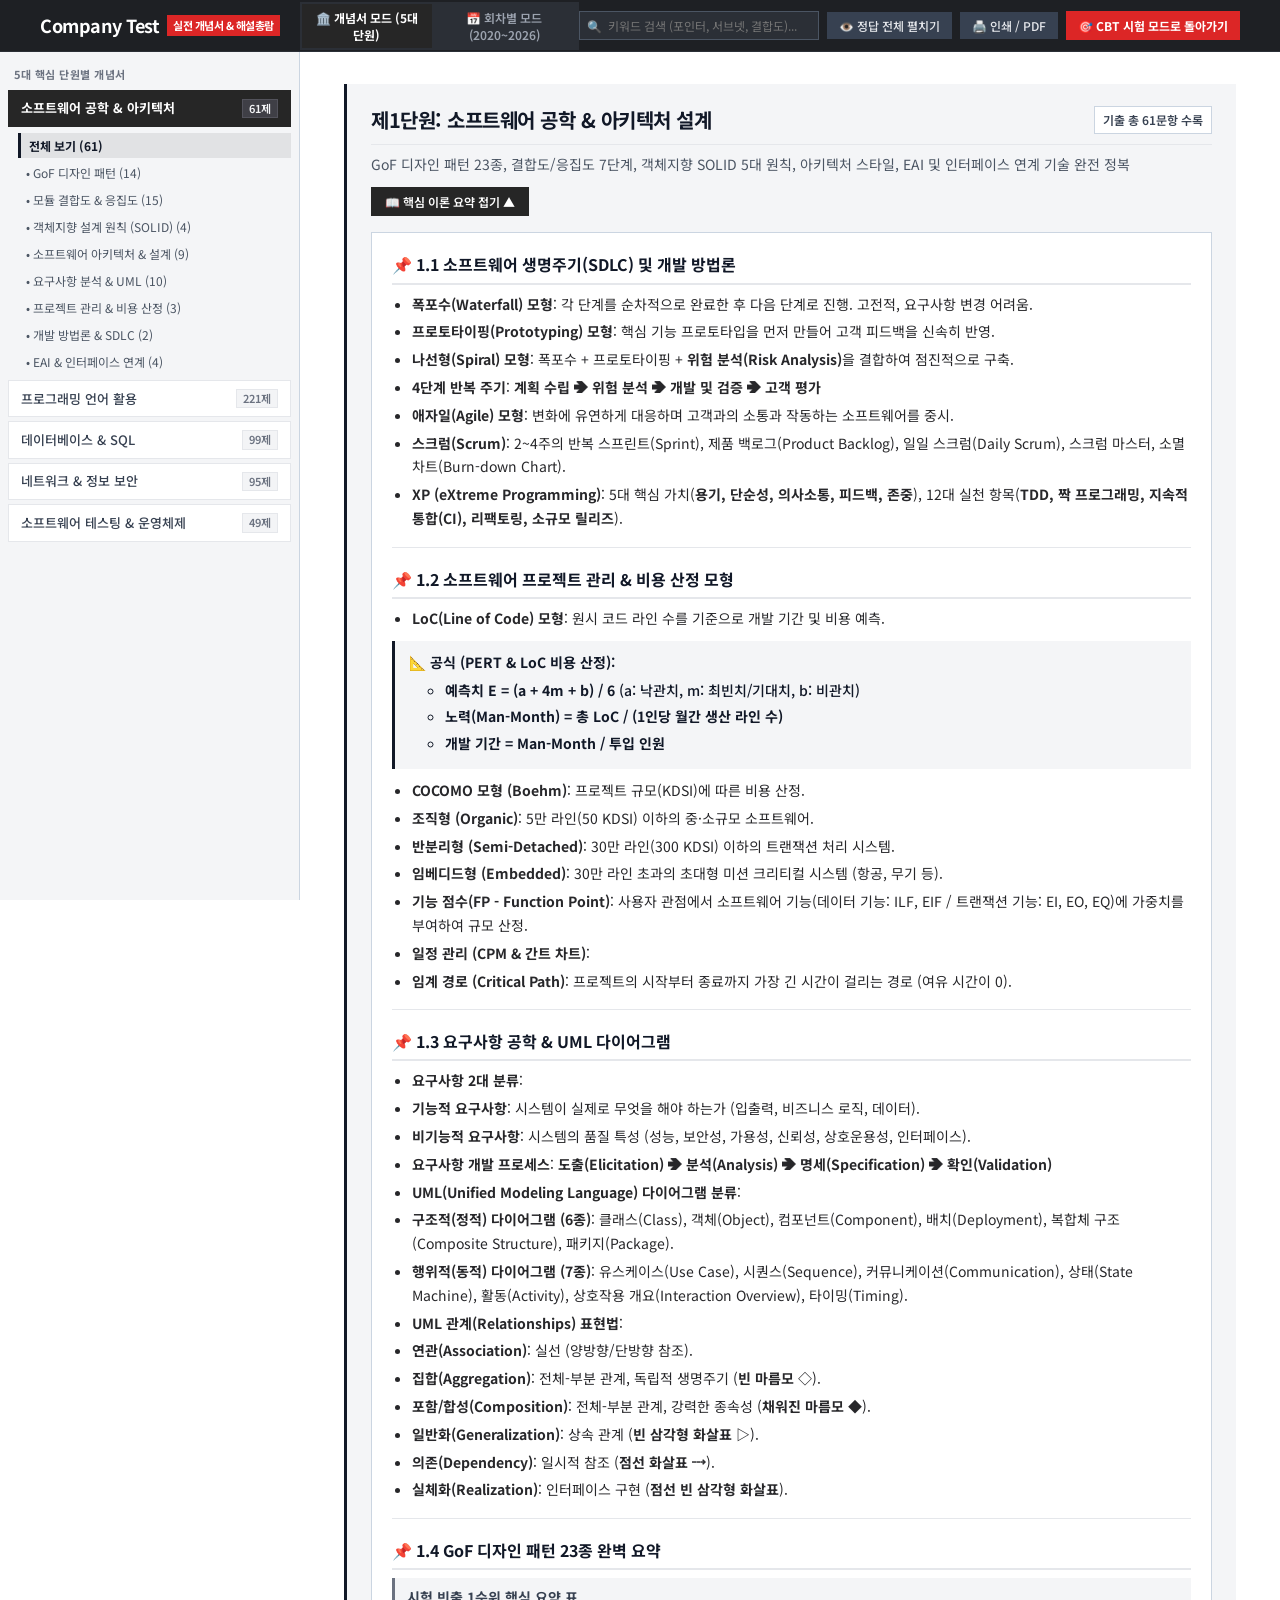
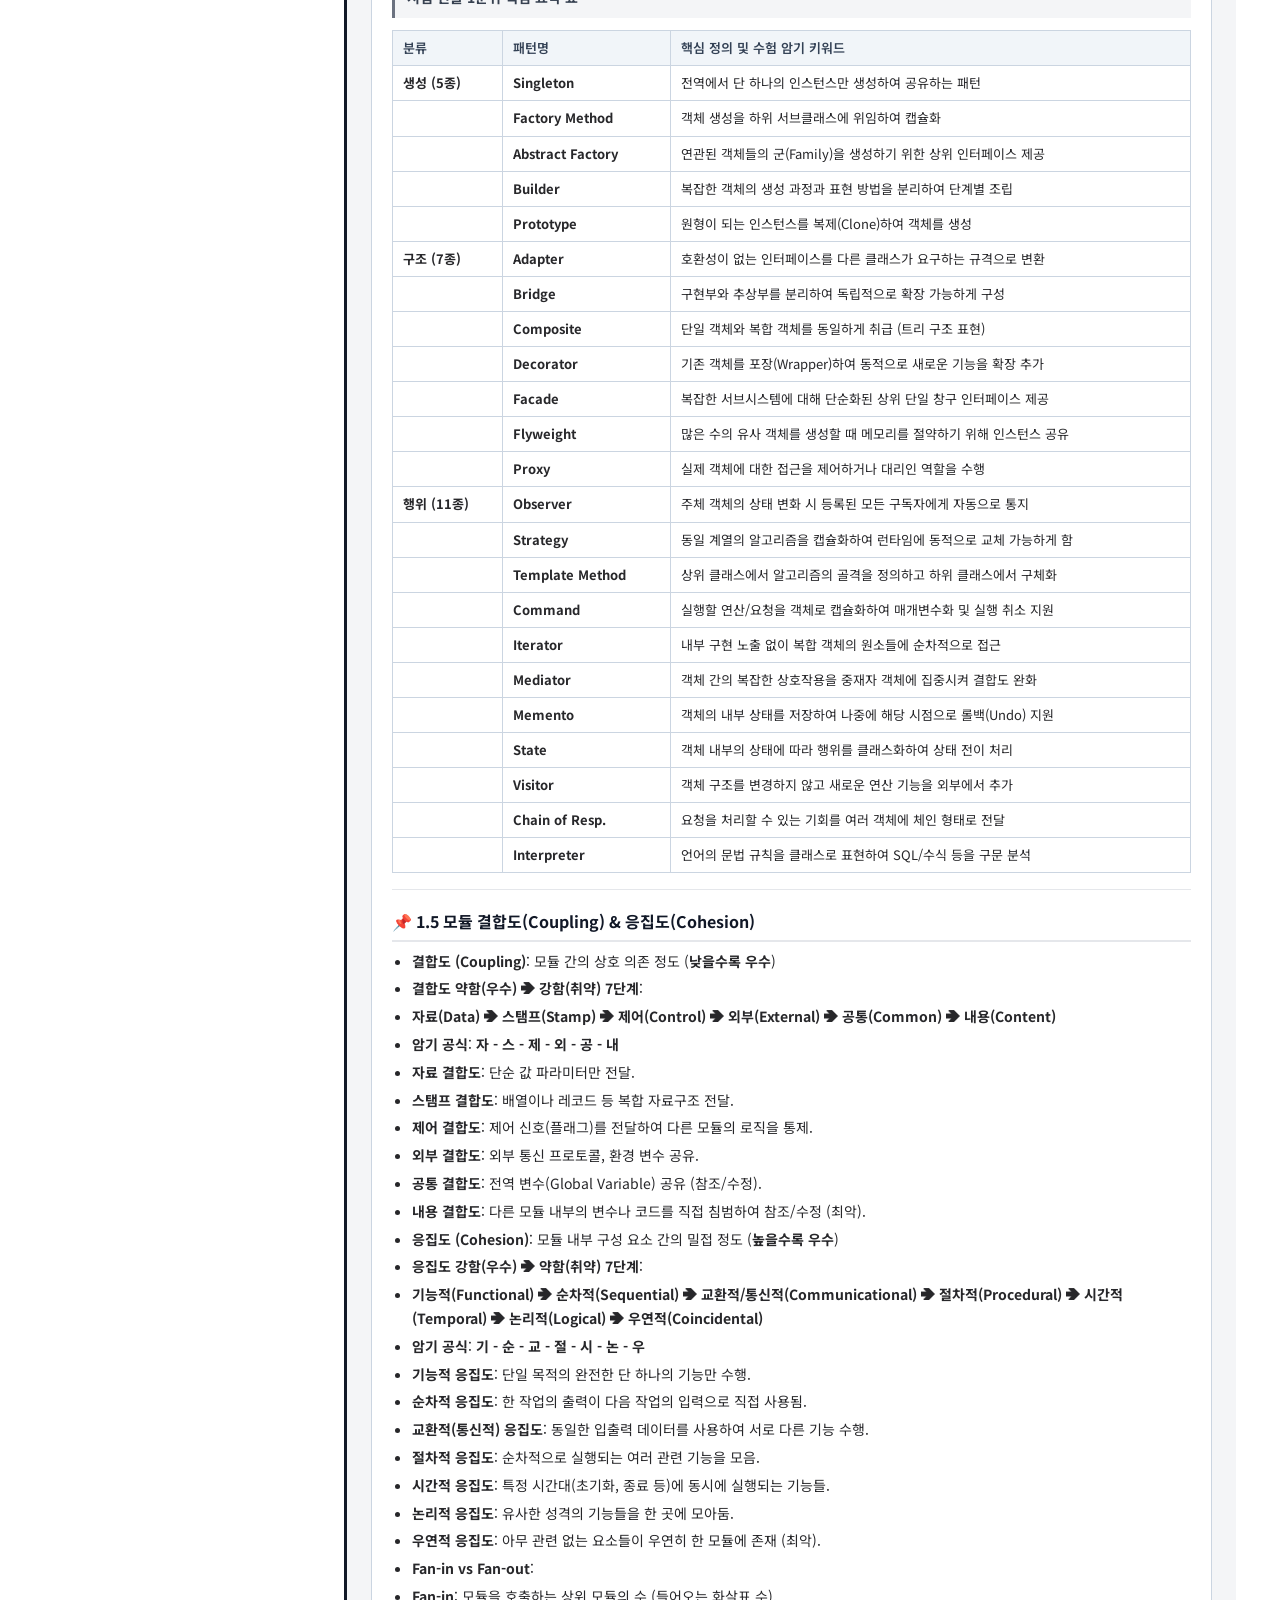
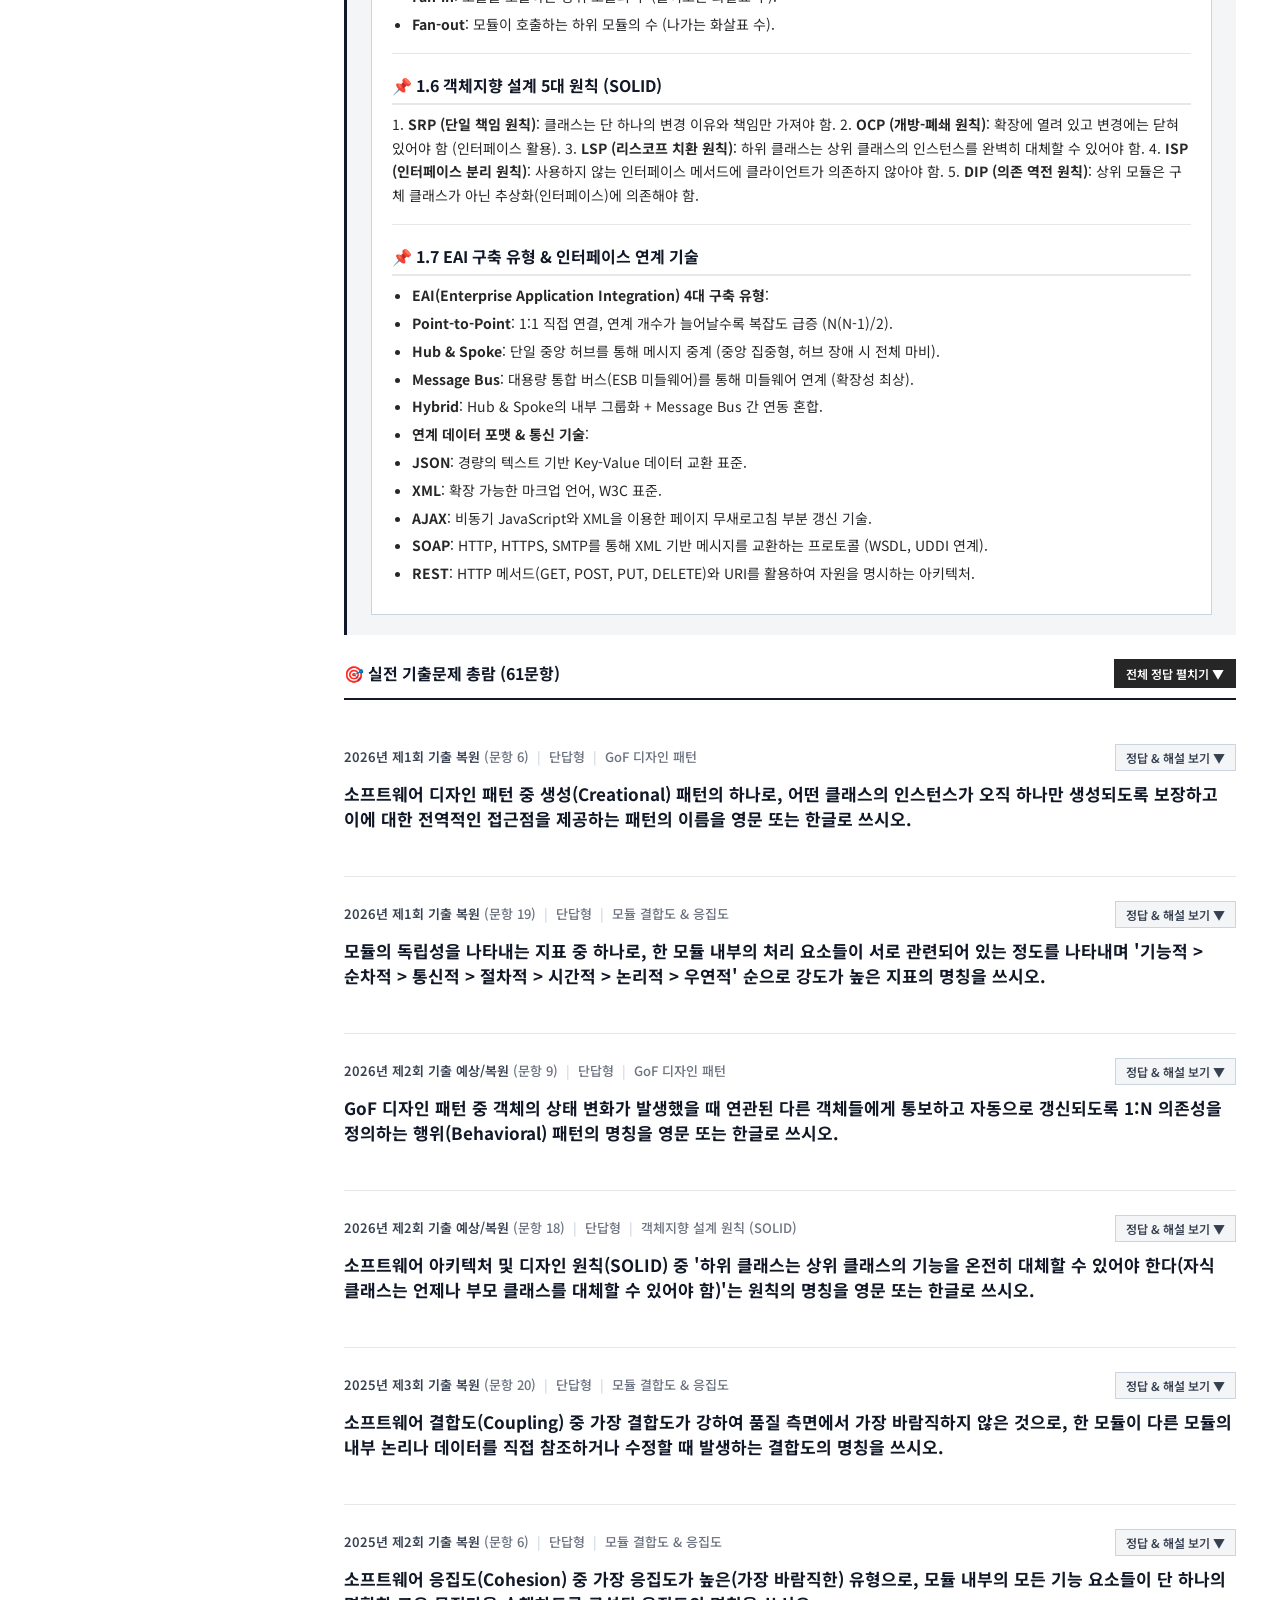
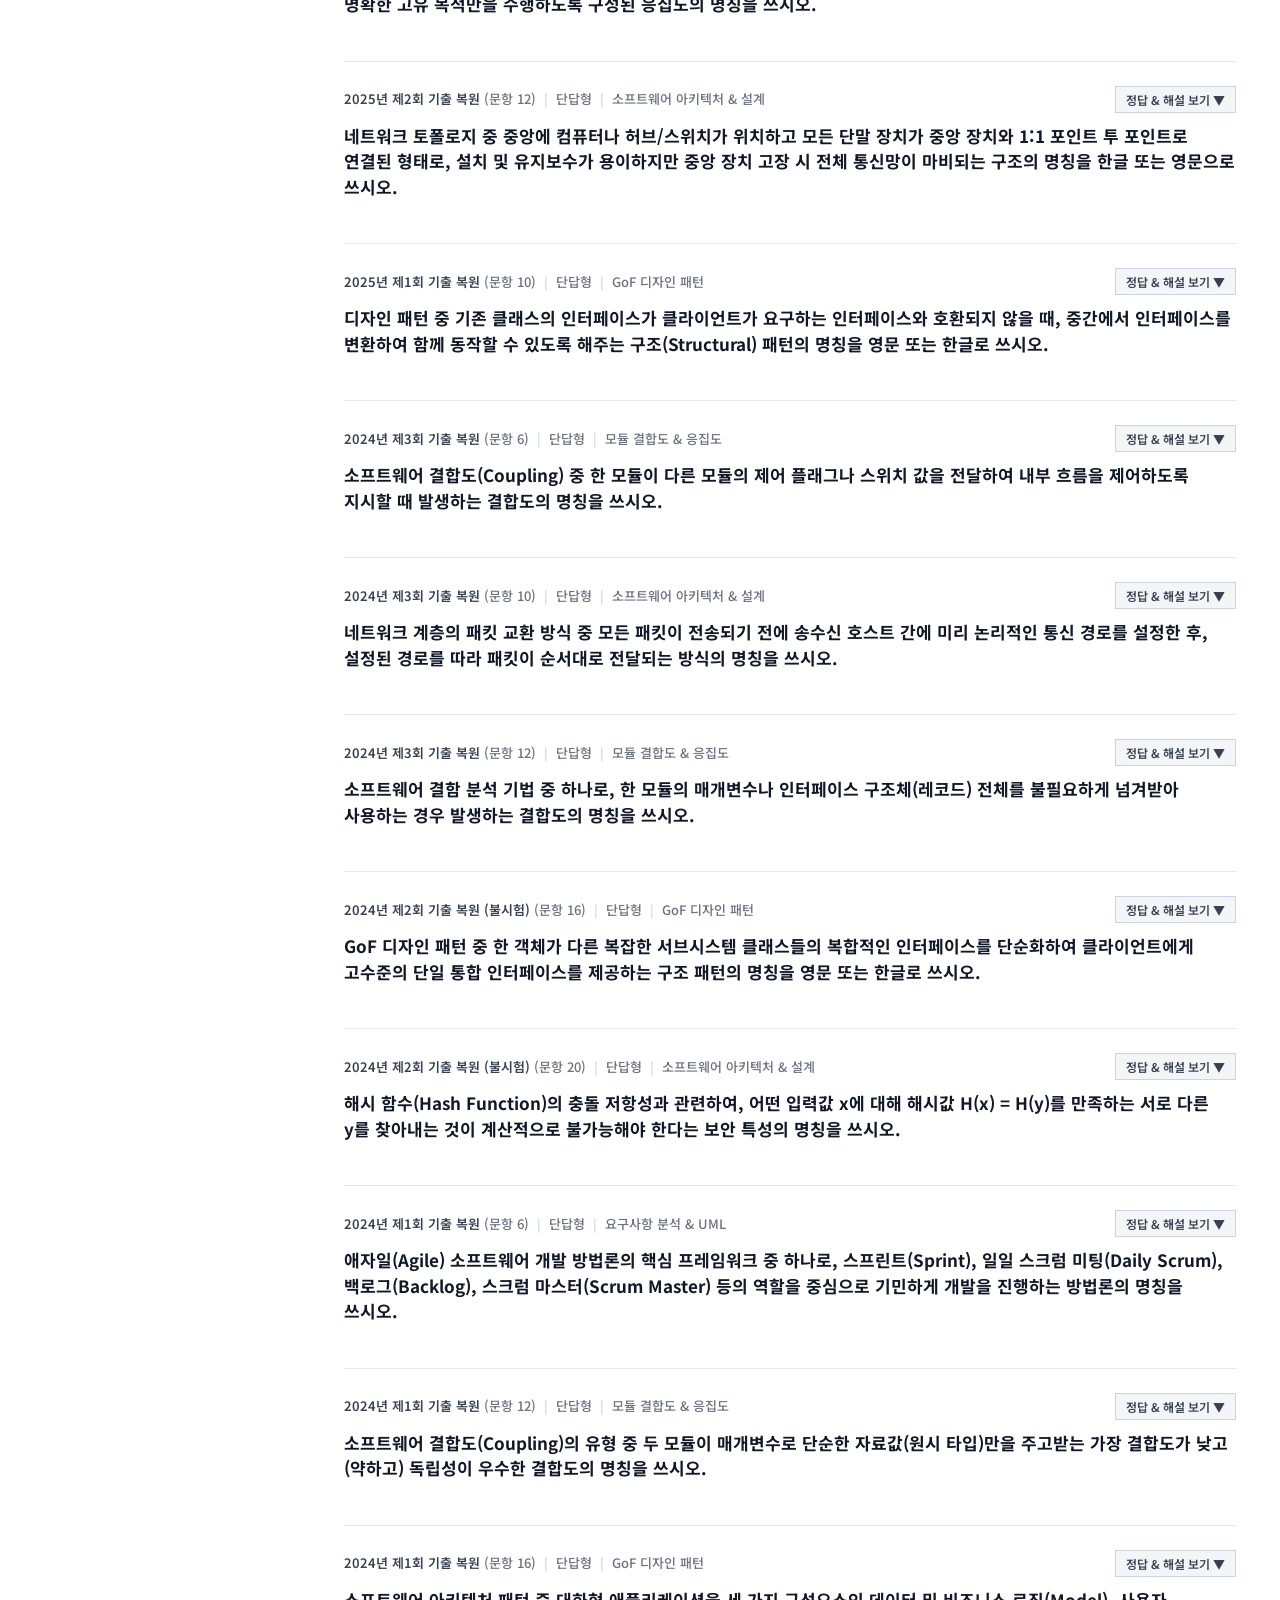
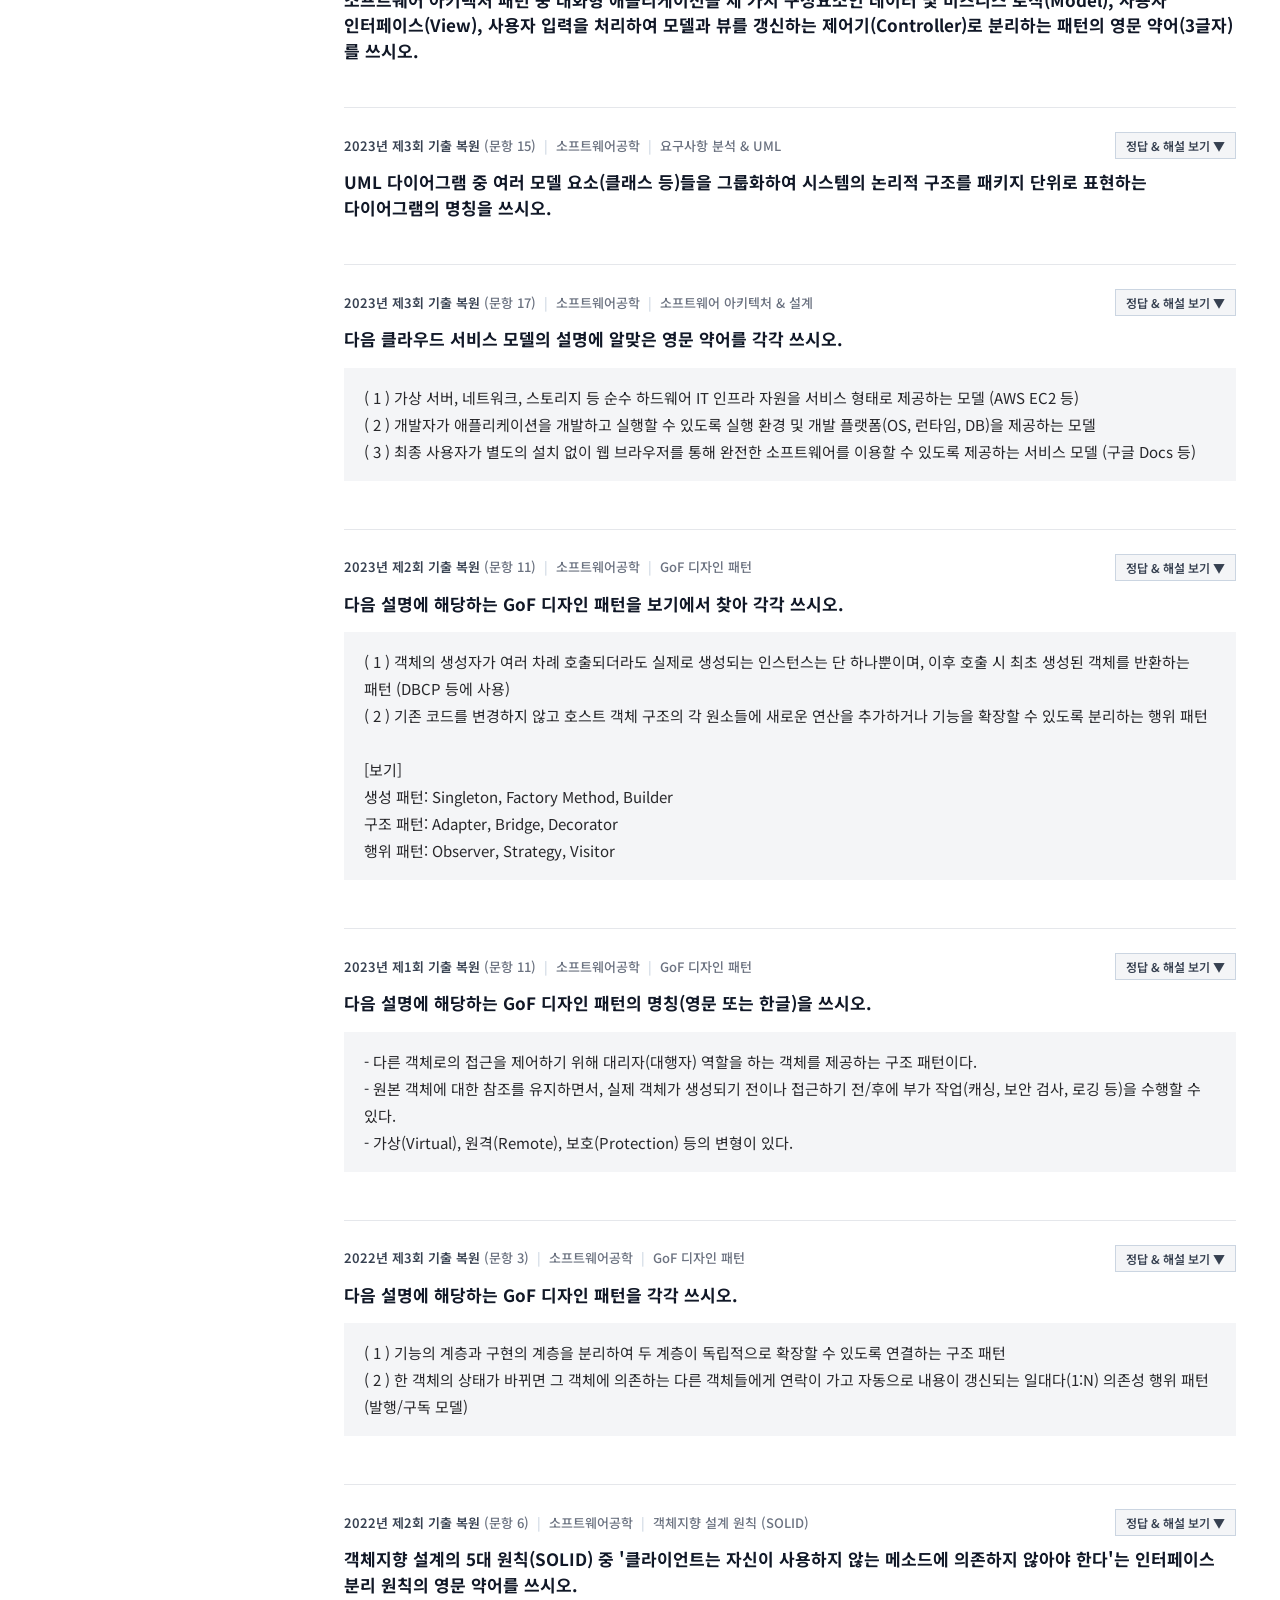
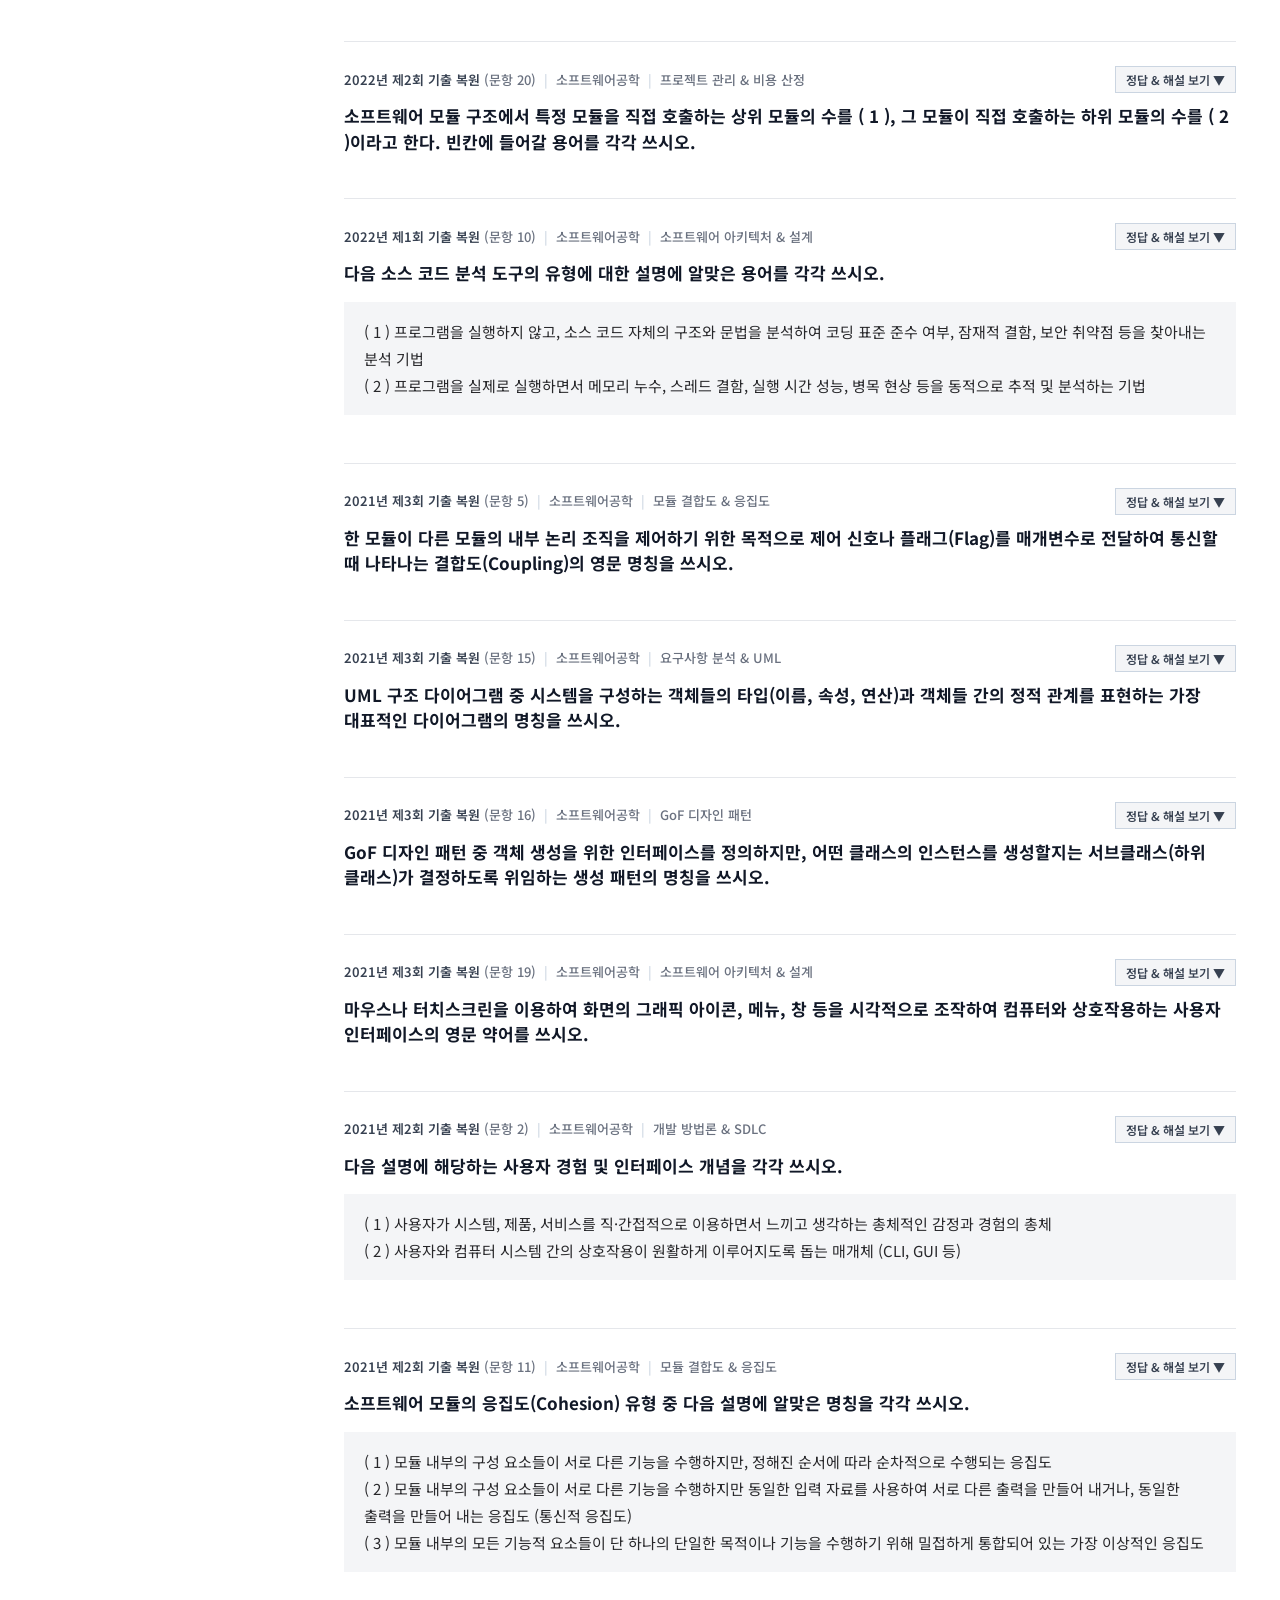
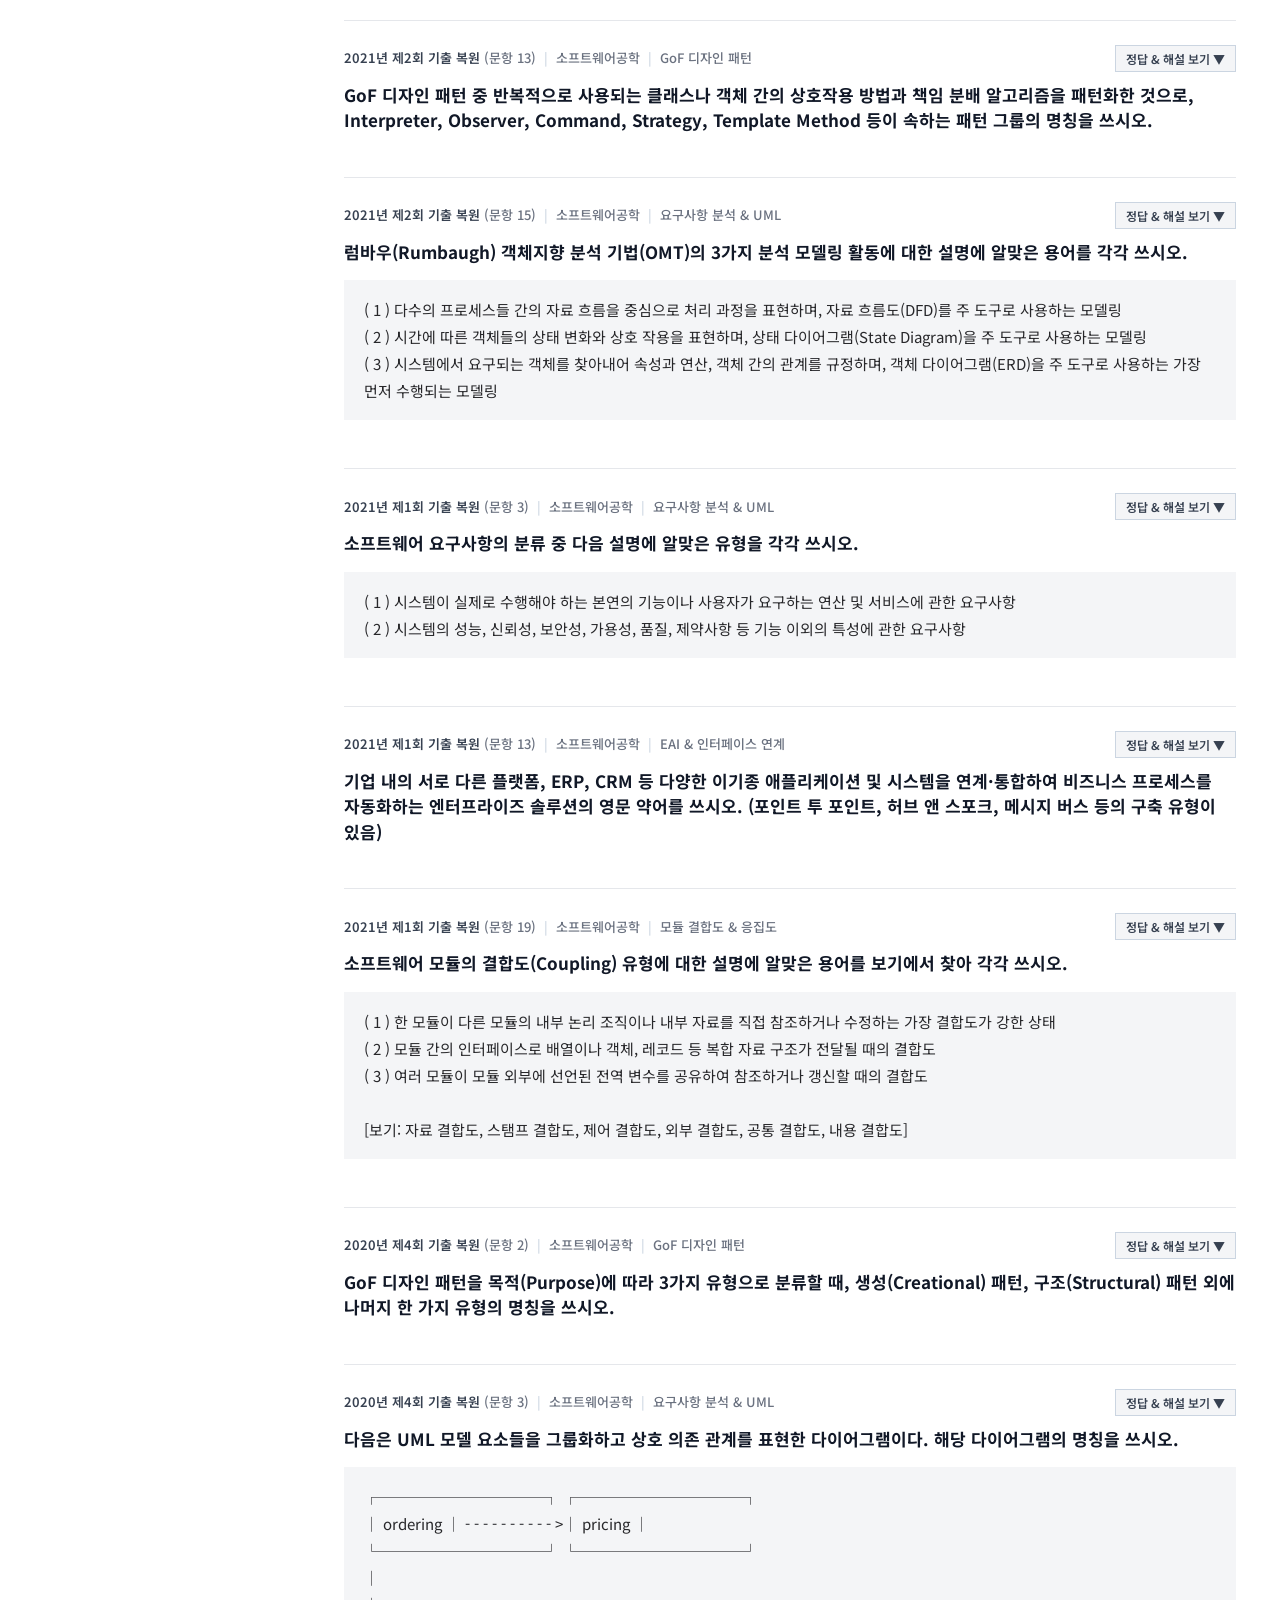
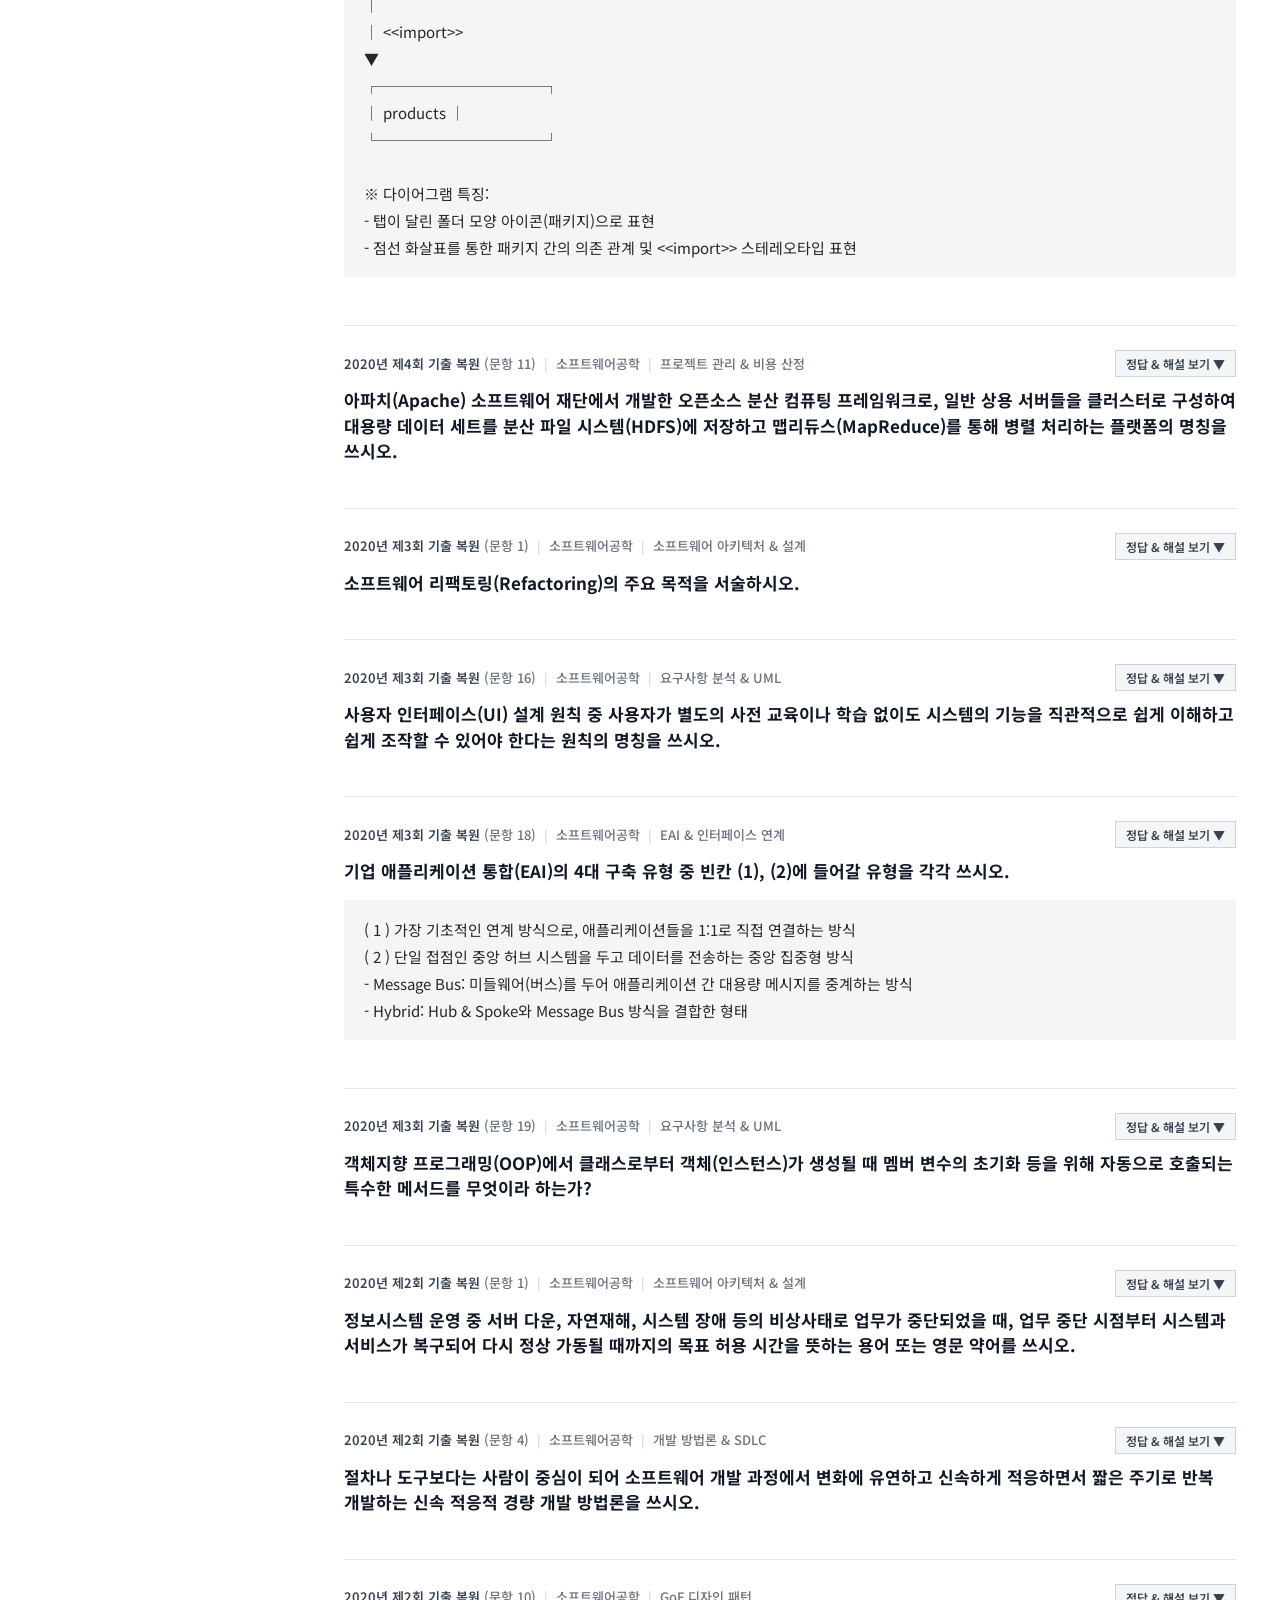
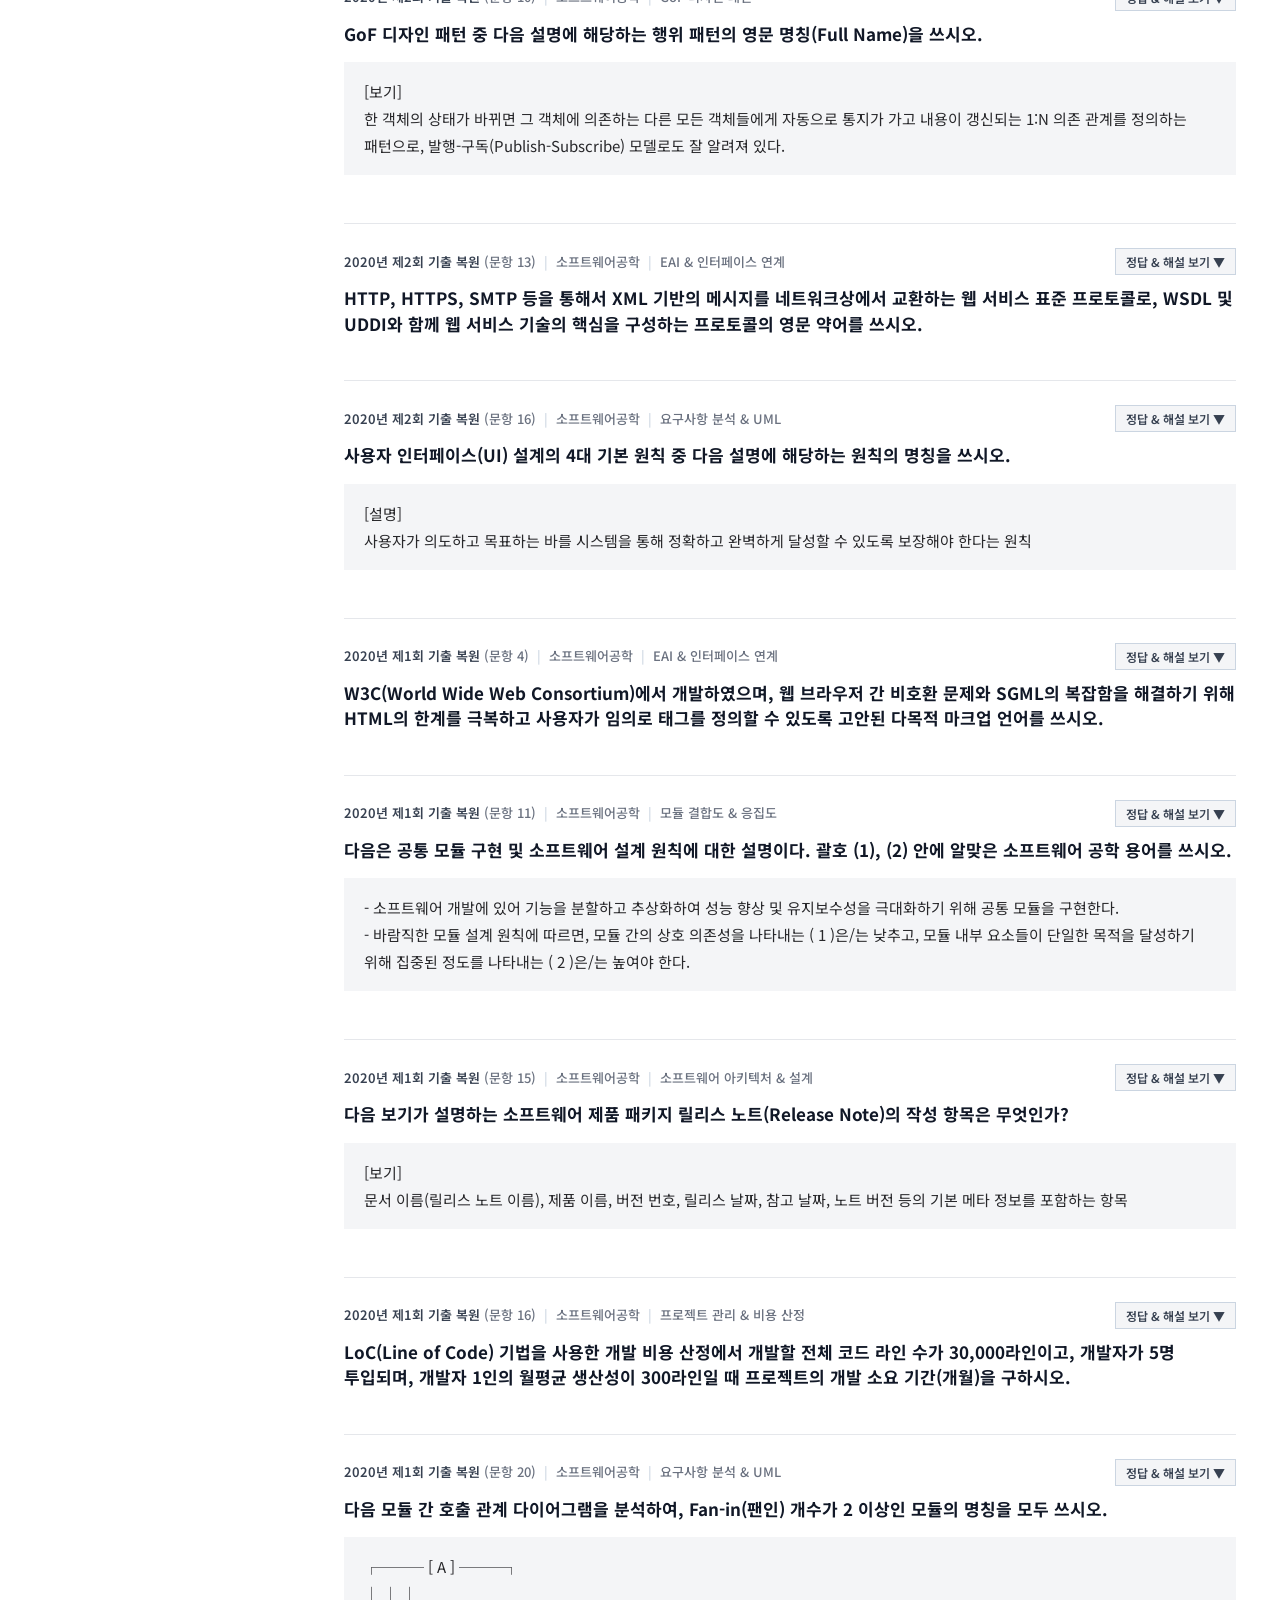
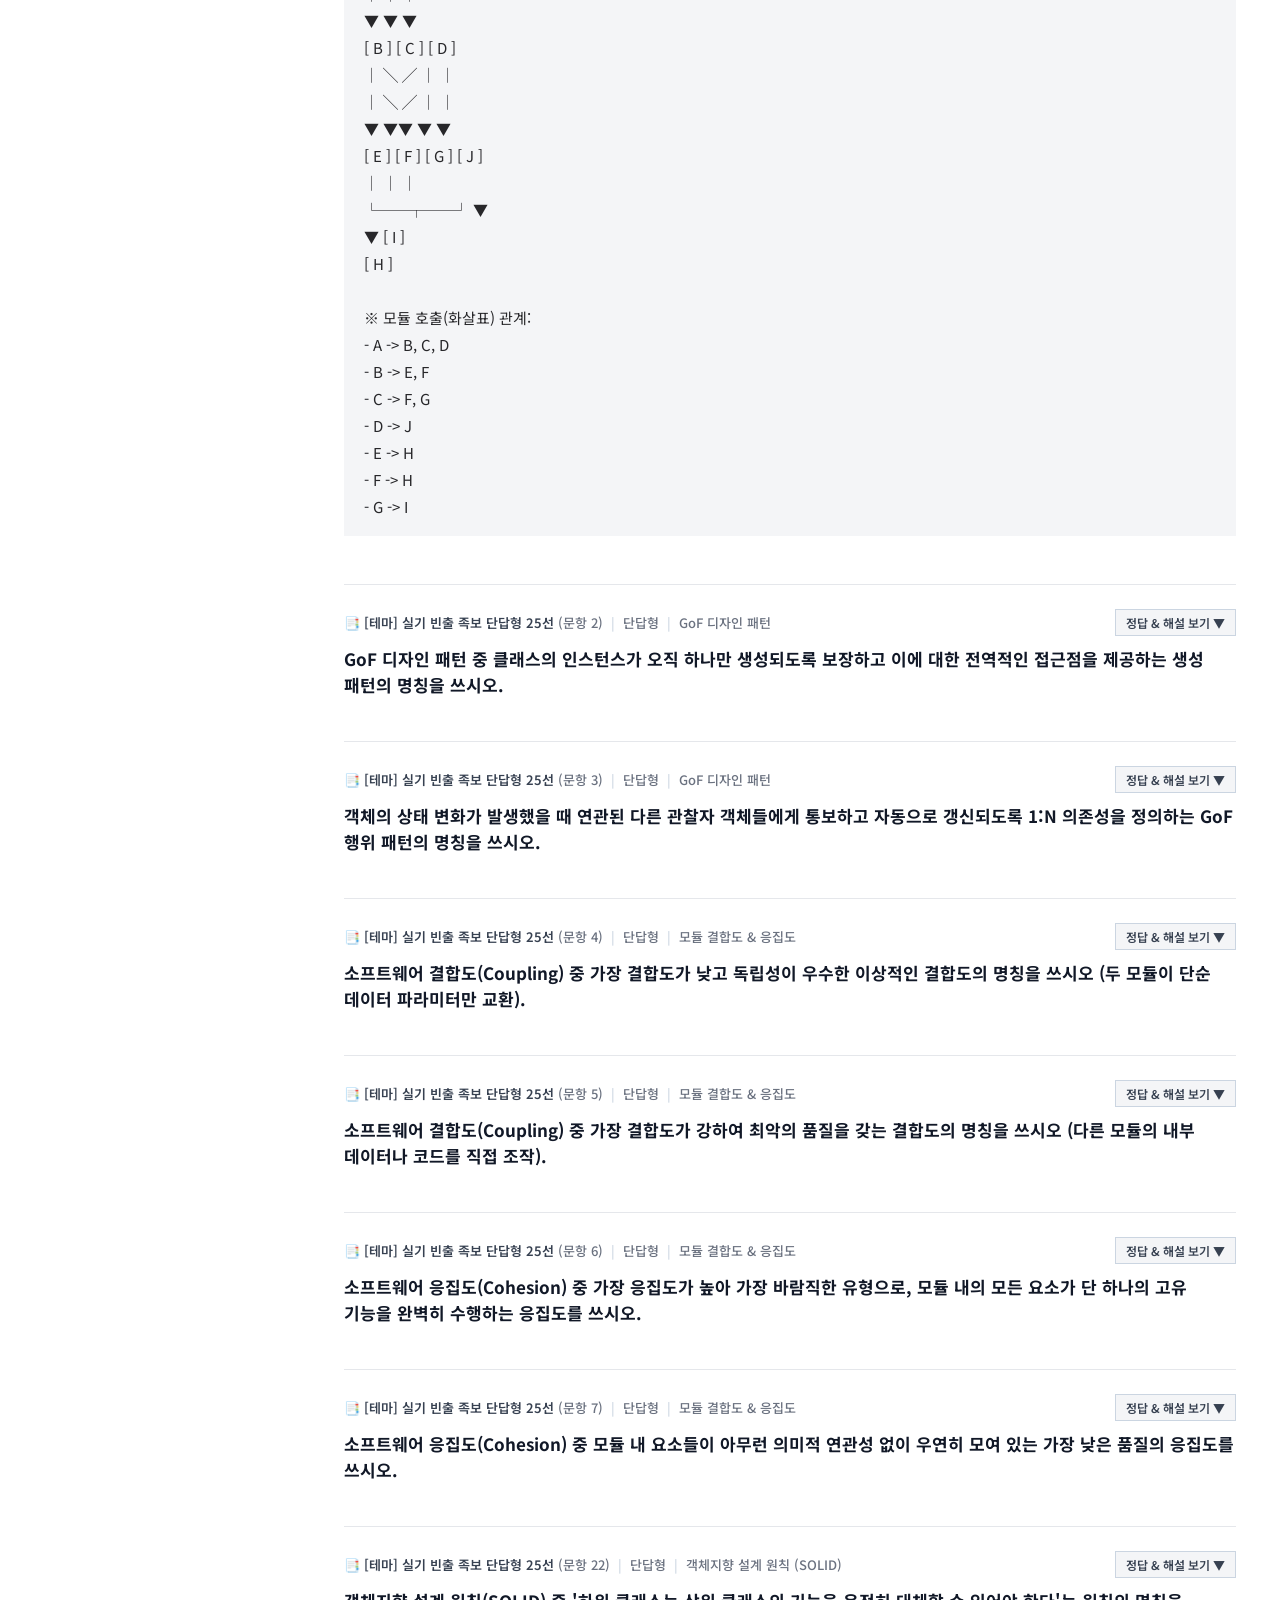
==== commit 748eaf3a: "style: remove slanted/italic styling across markdown docs, styles, and code comments" ====
--- a/study.html
+++ b/study.html
@@ -51,6 +51,10 @@
       overflow-x: hidden;
     }
 
+    em, i, cite, address, var {
+      font-style: normal;
+    }
+
     /* ==========================================================================
        Top Header Bar (52px, #1e2024, padding 0 40px - index.html 1:1)
        ========================================================================== */
@@ -725,7 +729,7 @@
     .c-fn { color: #38bdf8; }
     .c-str { color: #a3e635; }
     .c-num { color: #fbbf24; }
-    .c-com { color: #64748b; font-style: italic; }
+    .c-com { color: #64748b; font-style: normal; }
     .c-type { color: #c084fc; font-weight: 500; }
 
     /* Explanation & Solution Drawer (index.html .explanation-card 1:1) */
@@ -1229,9 +1233,8 @@
       html = html.replace(/^## (.*$)/gim, '<h2>$1</h2>');
       html = html.replace(/^# (.*$)/gim, '<h1>$1</h1>');
 
-      // Bold & Italic
+      // Bold
       html = html.replace(/\*\*(.*?)\*\*/g, '<strong>$1</strong>');
-      html = html.replace(/\*(.*?)\*/g, '<em>$1</em>');
 
       // Blockquotes & Formula Callout Cards (> ...)
       html = html.replace(/(?:^>\s?.*(?:\r?\n|$))+/gm, (quoteMatch) => {
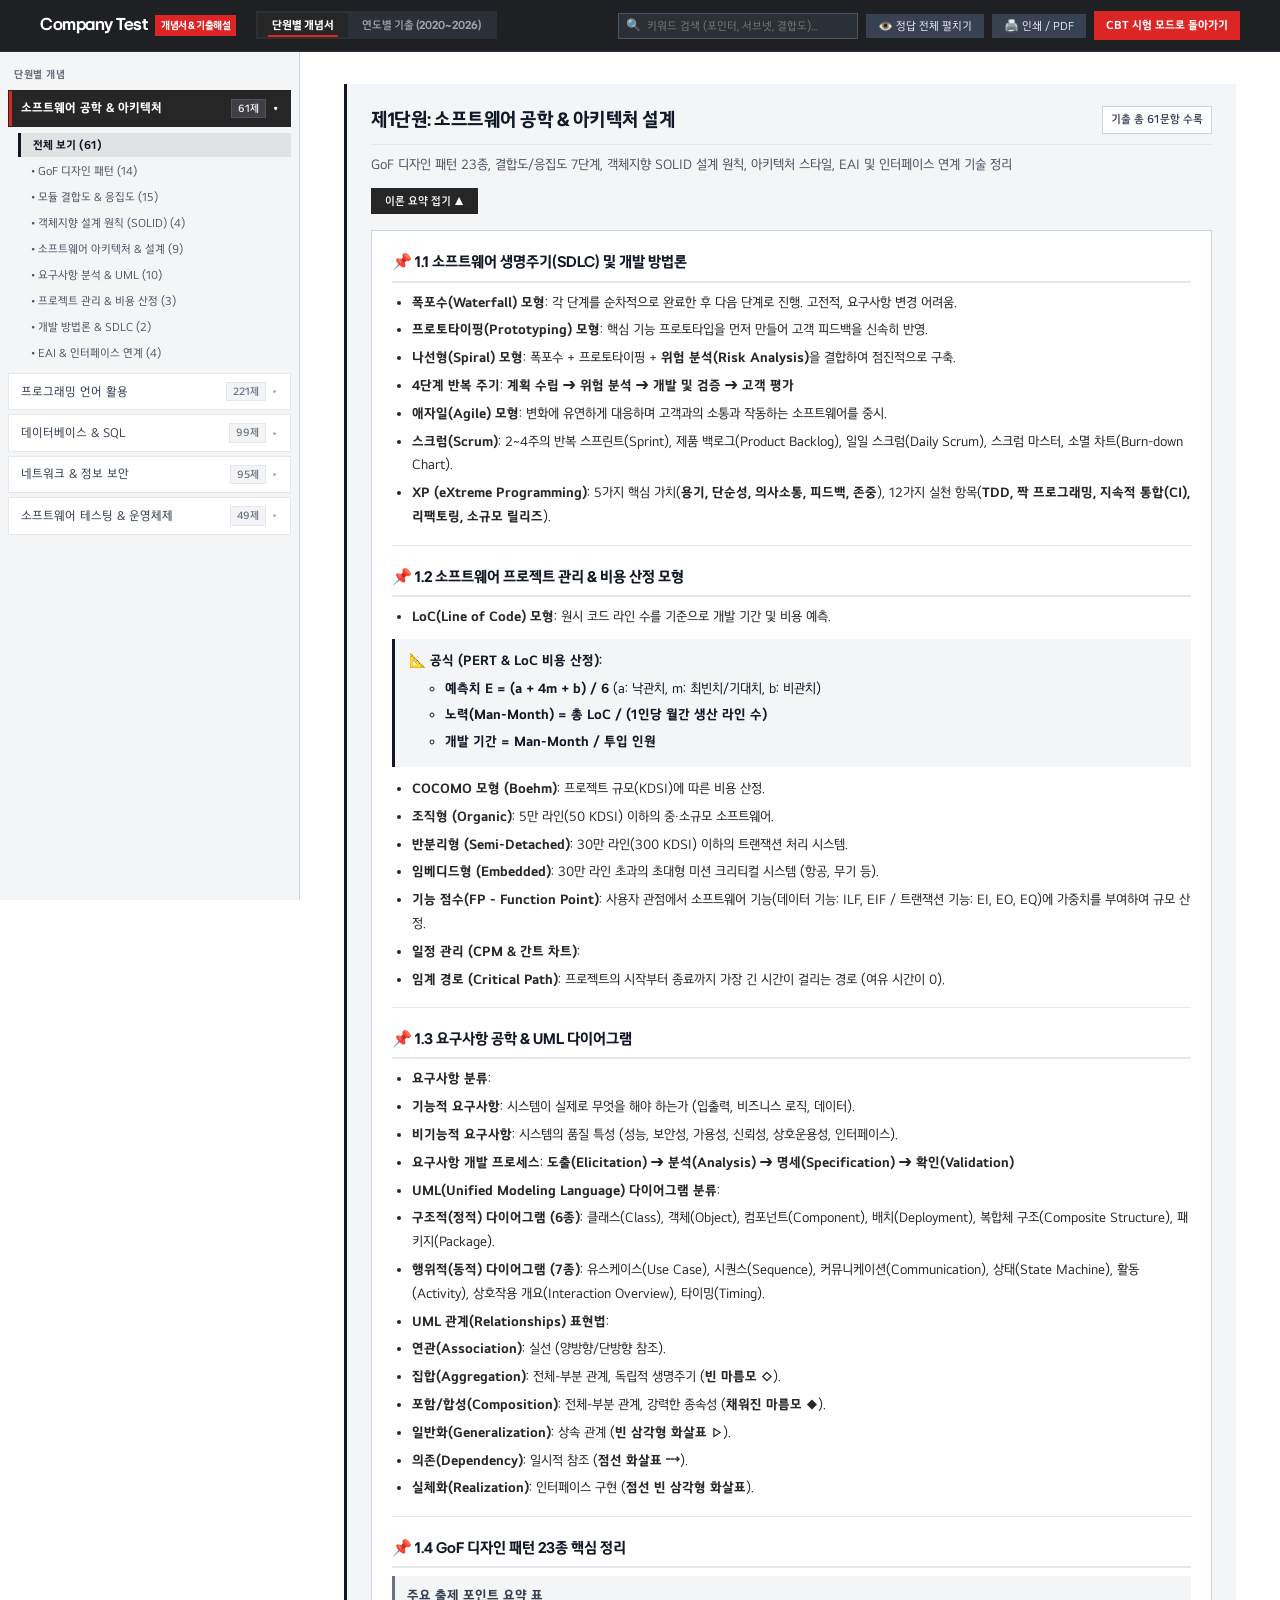
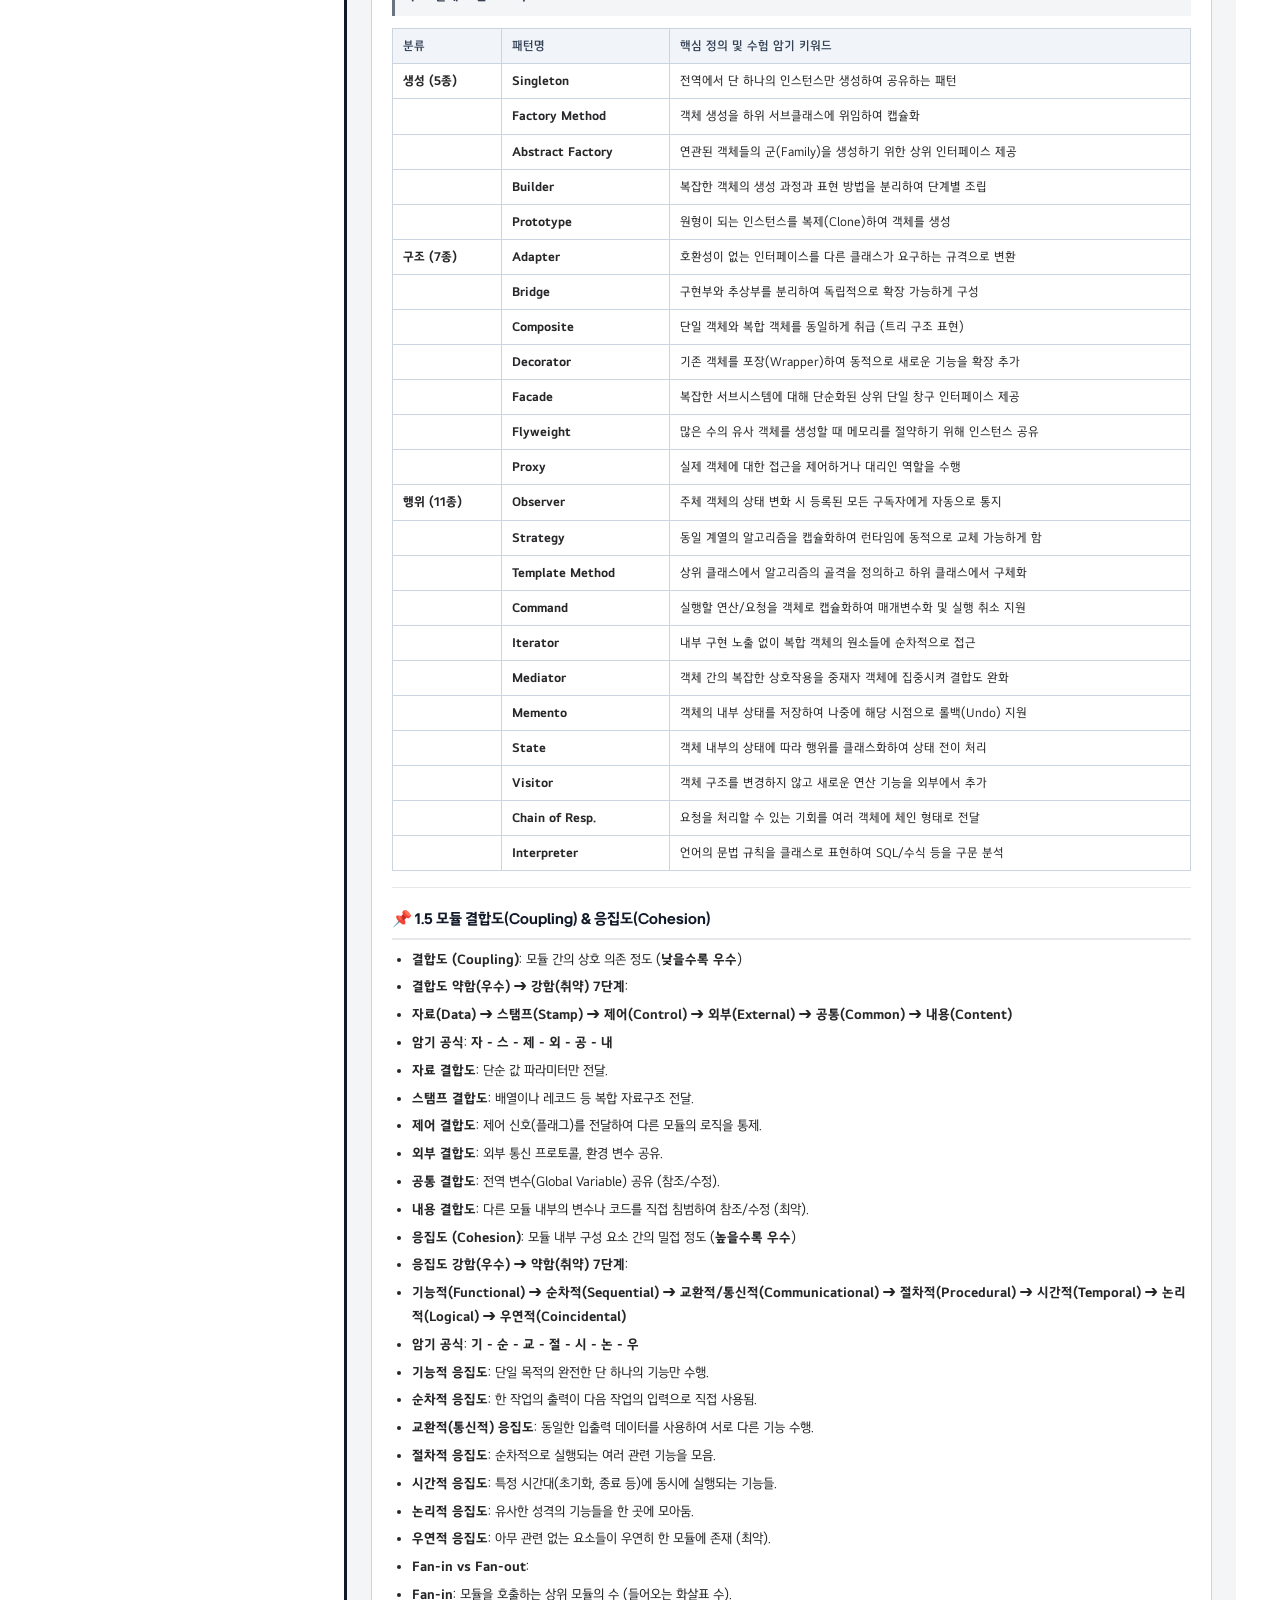
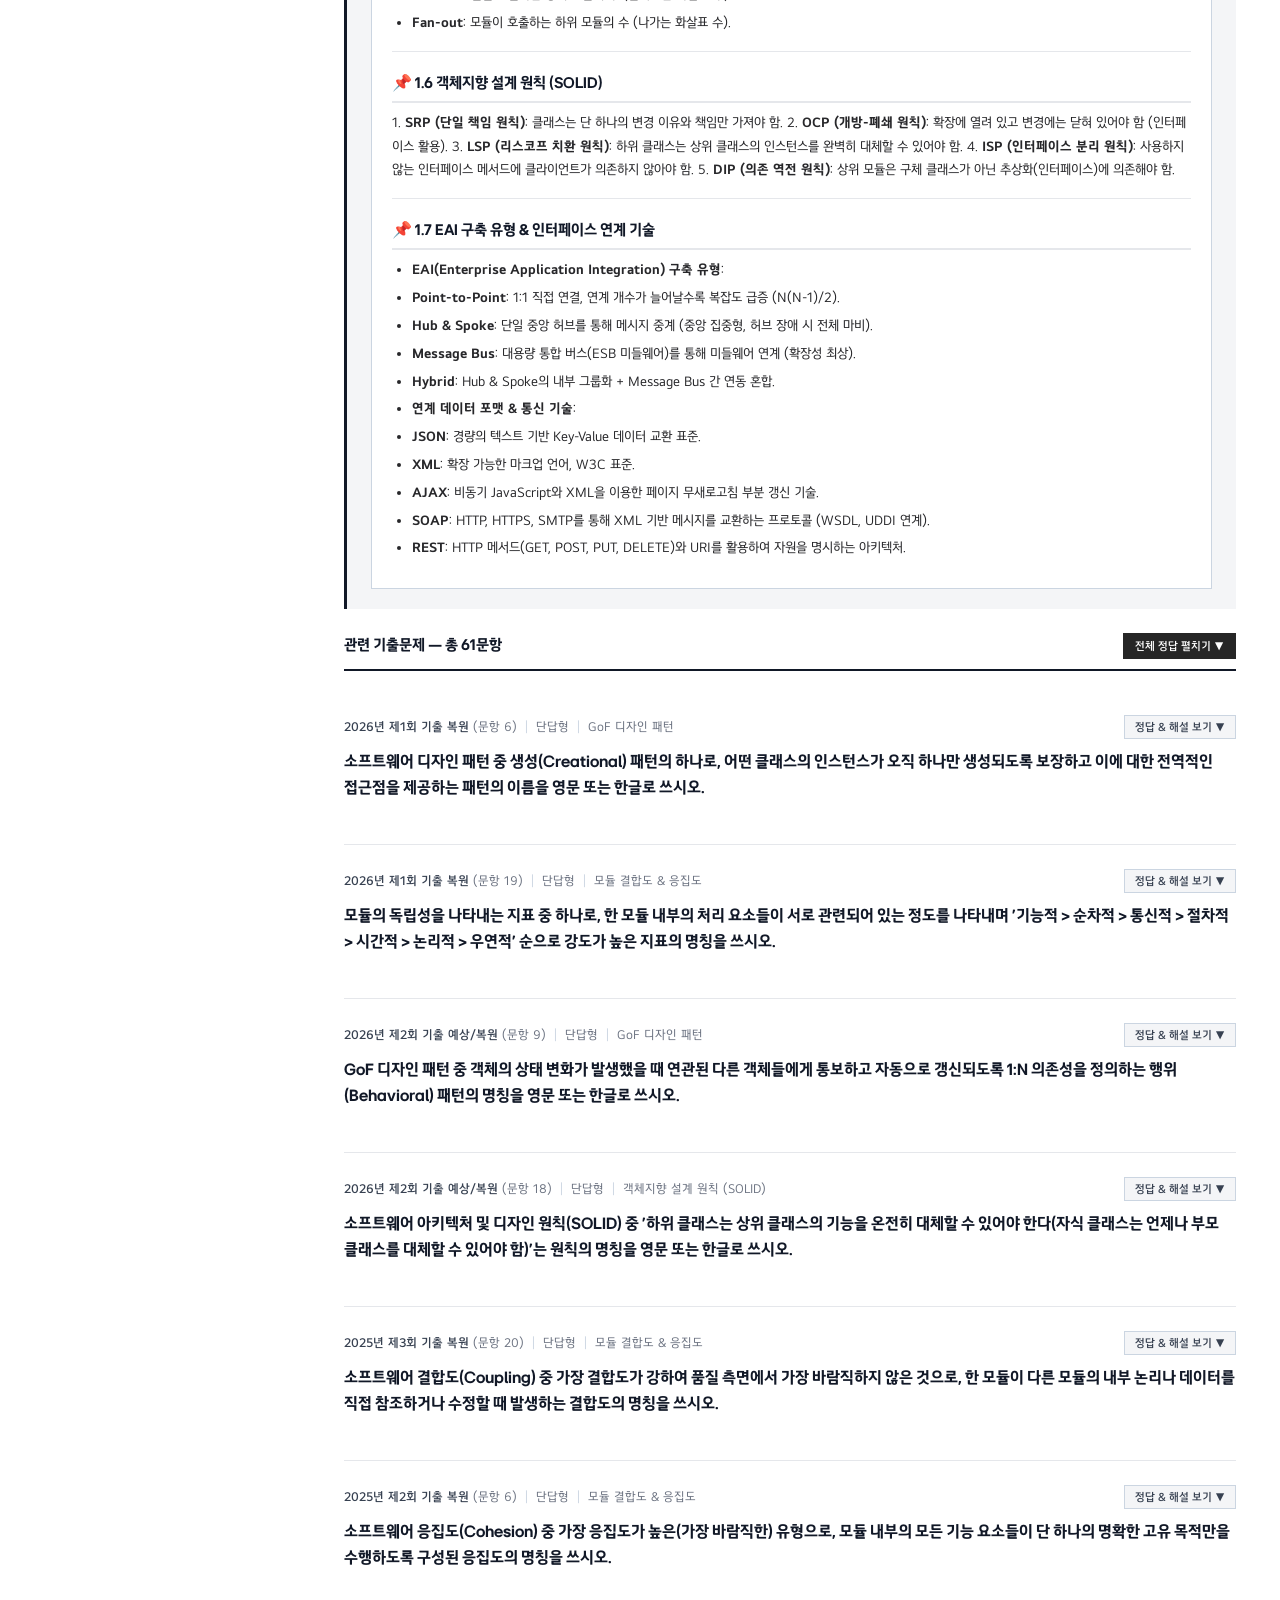
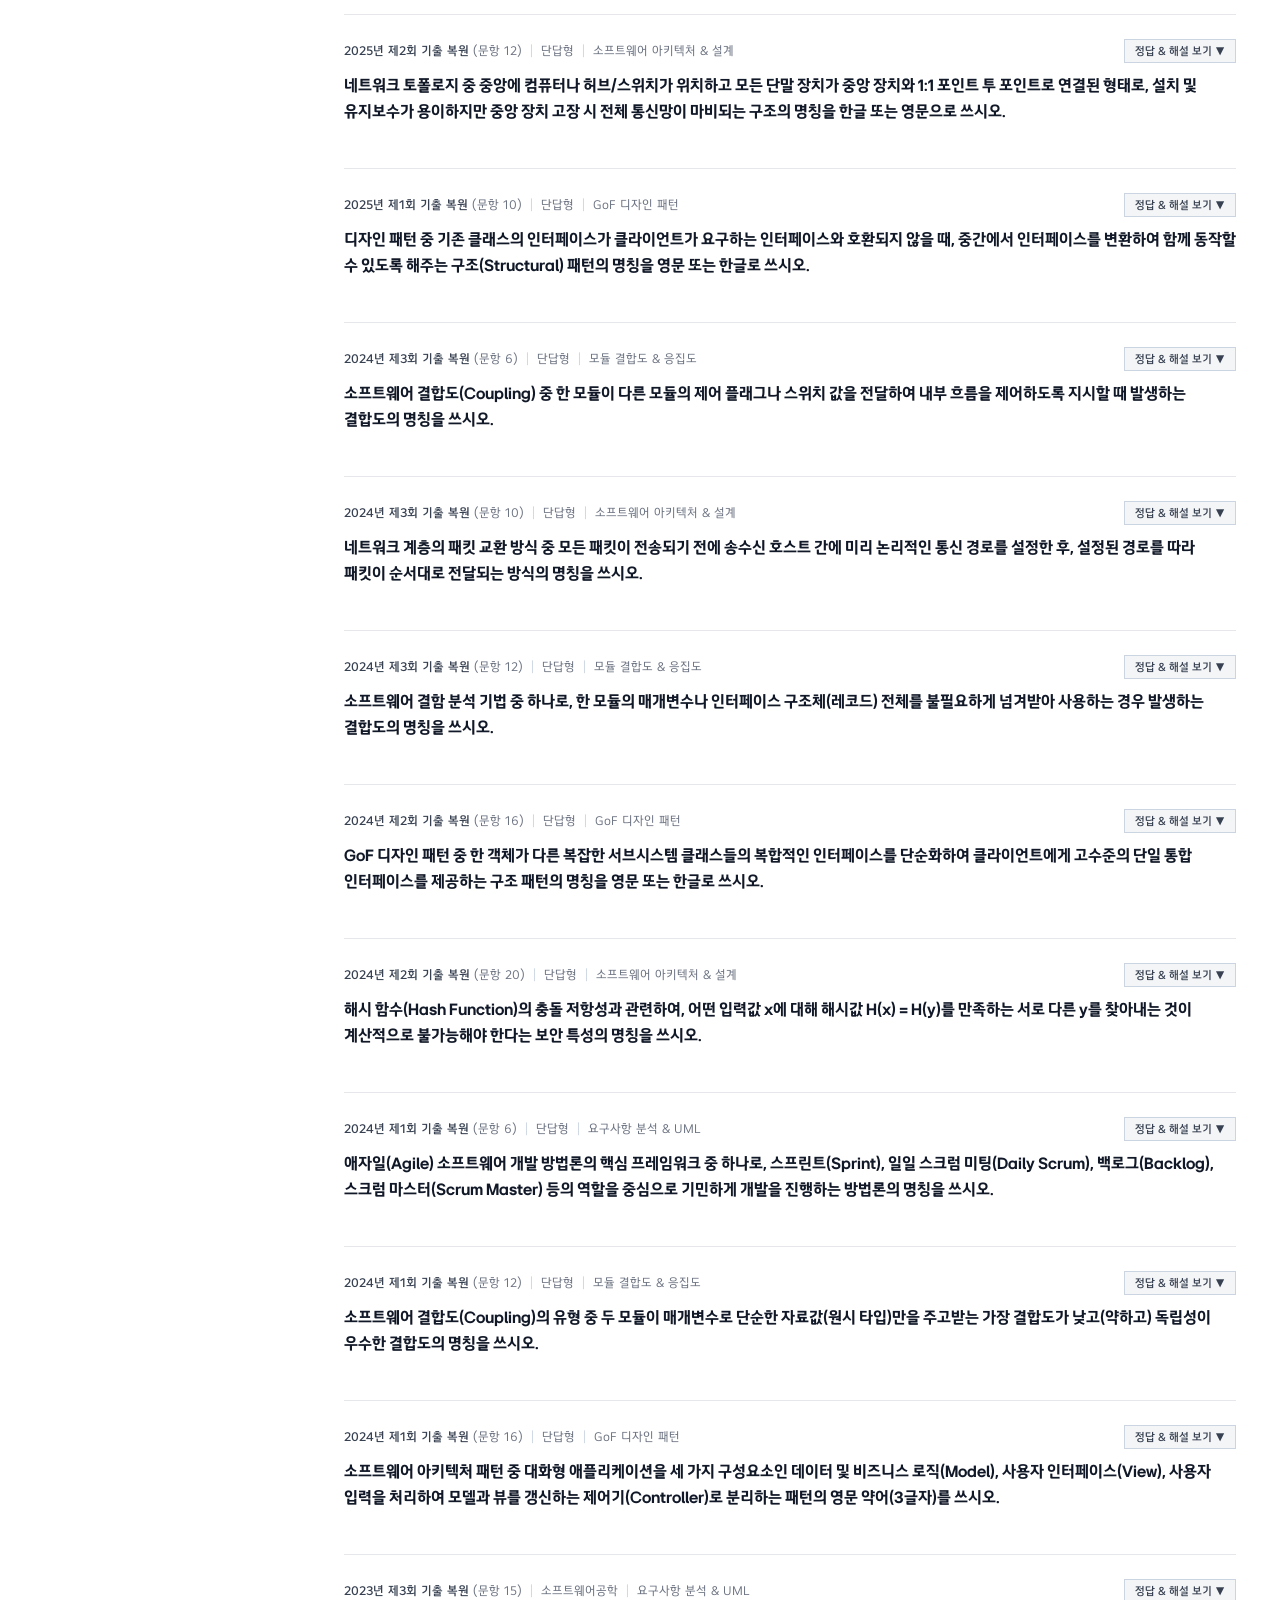
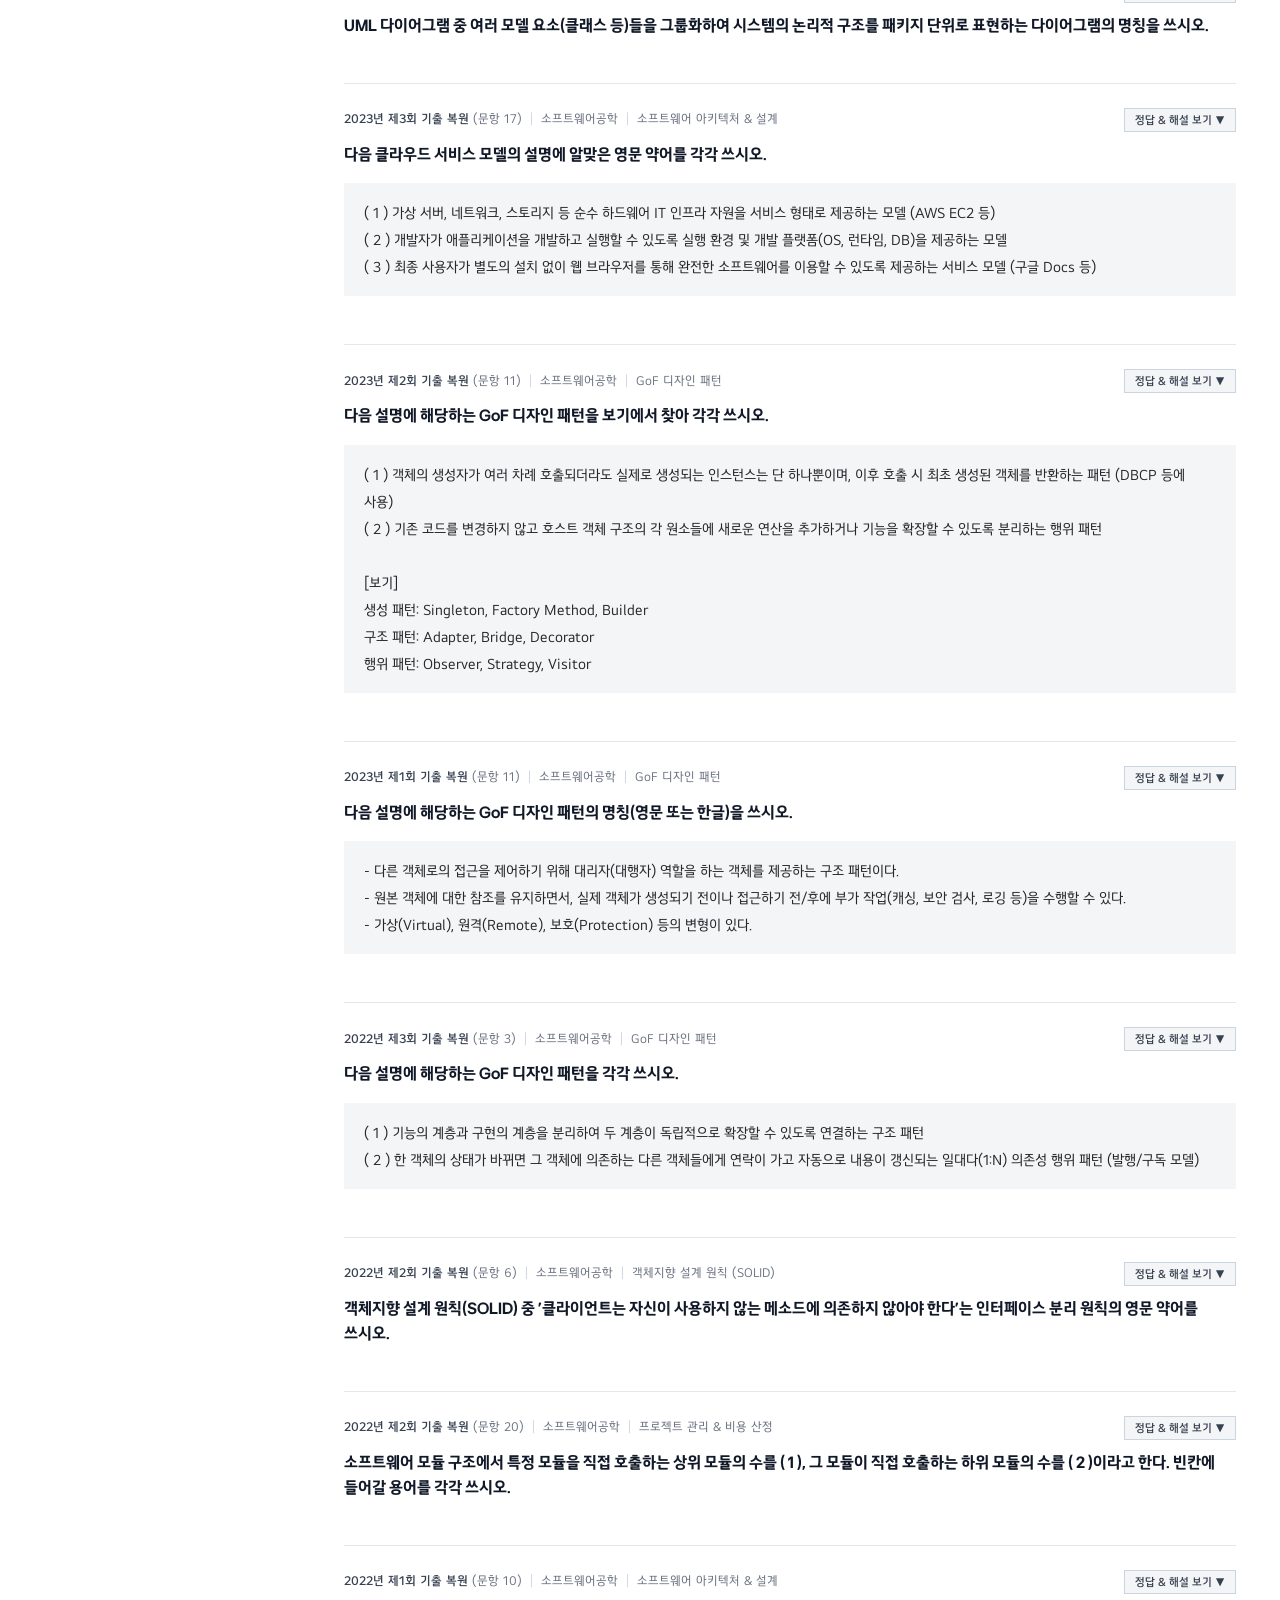
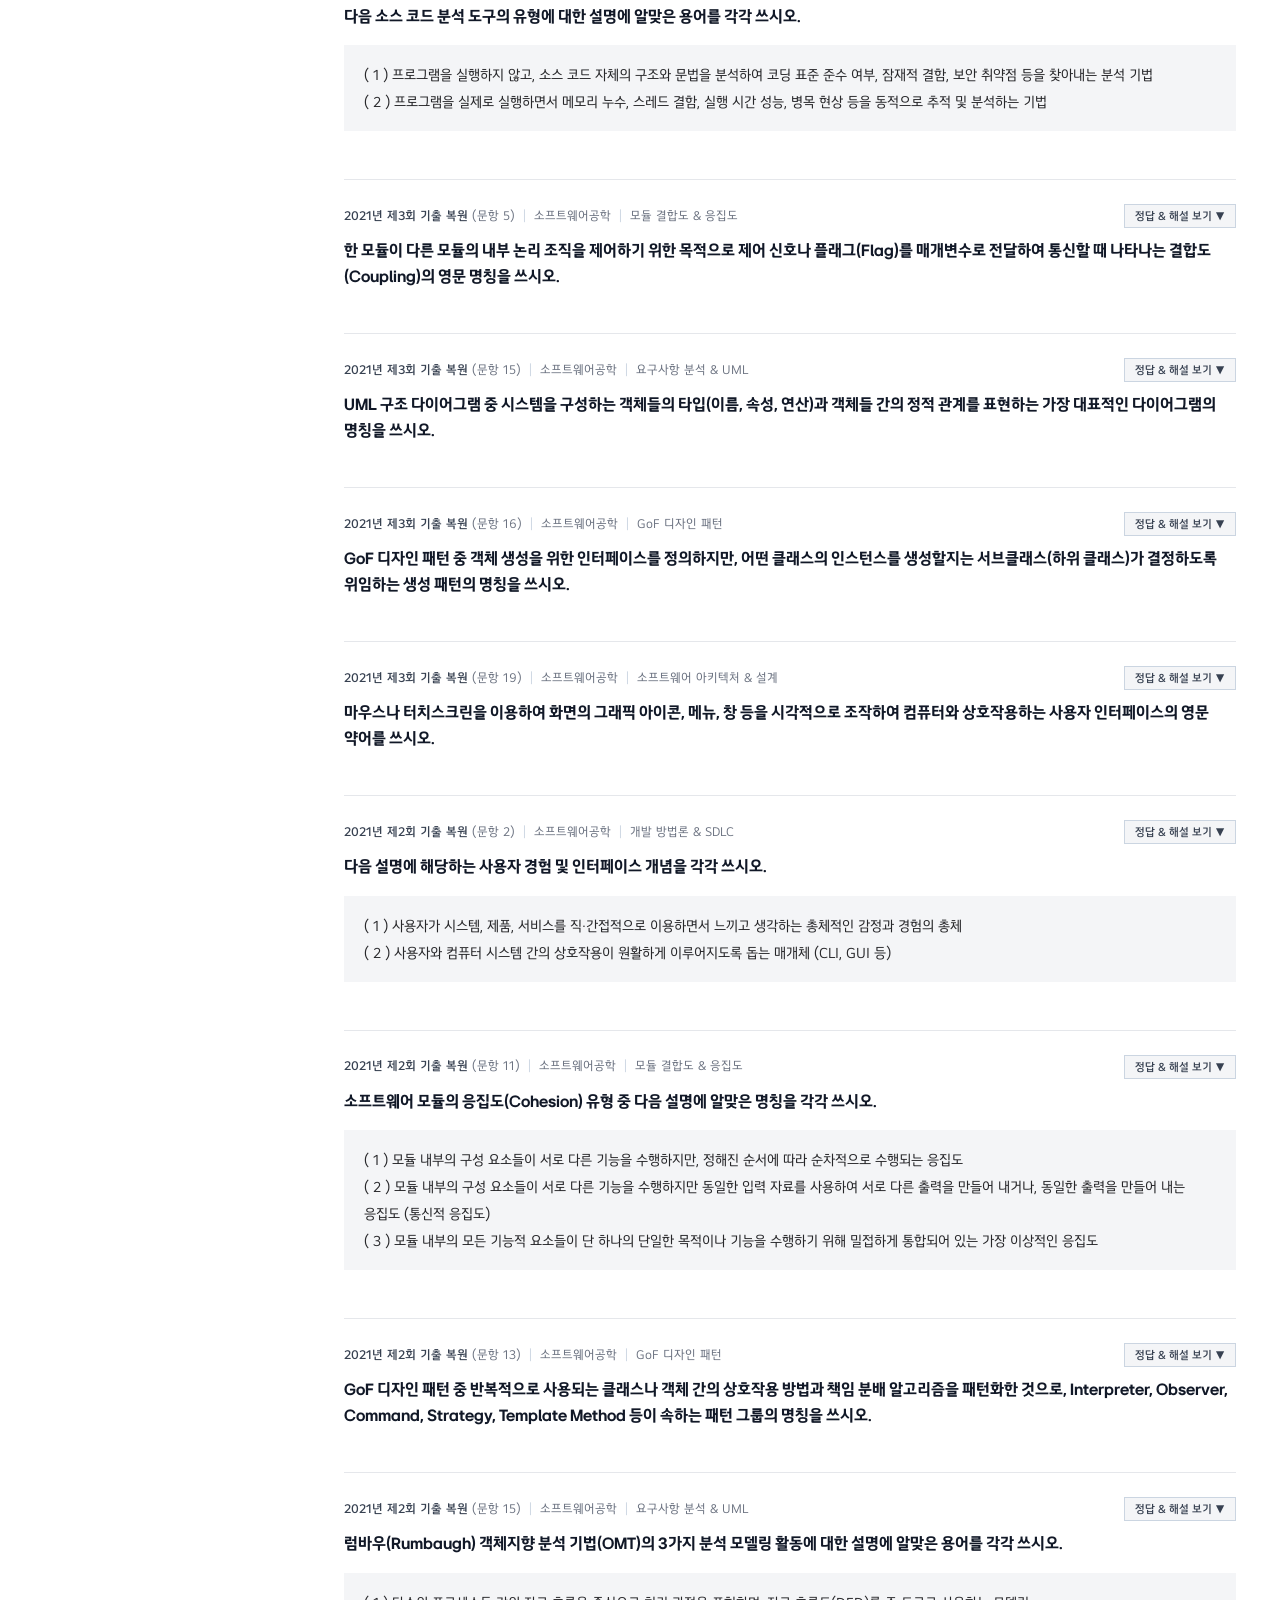
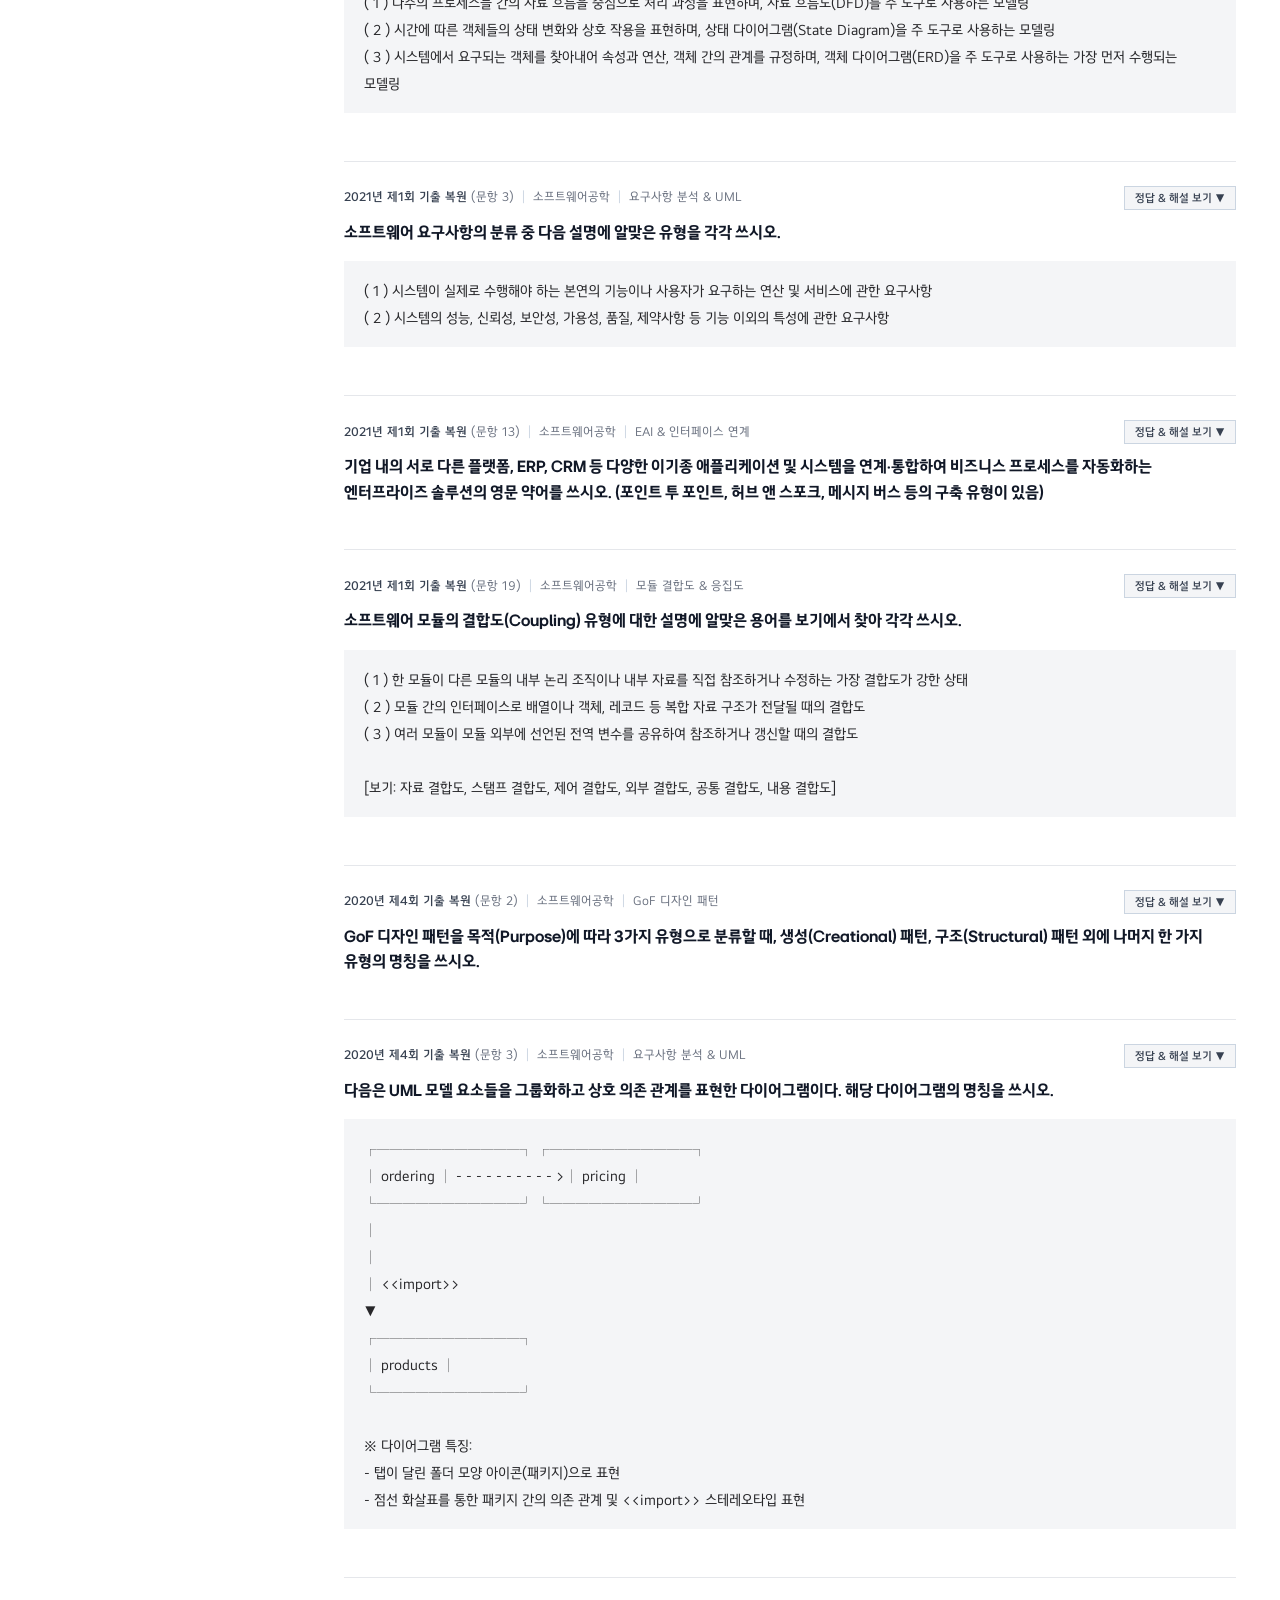
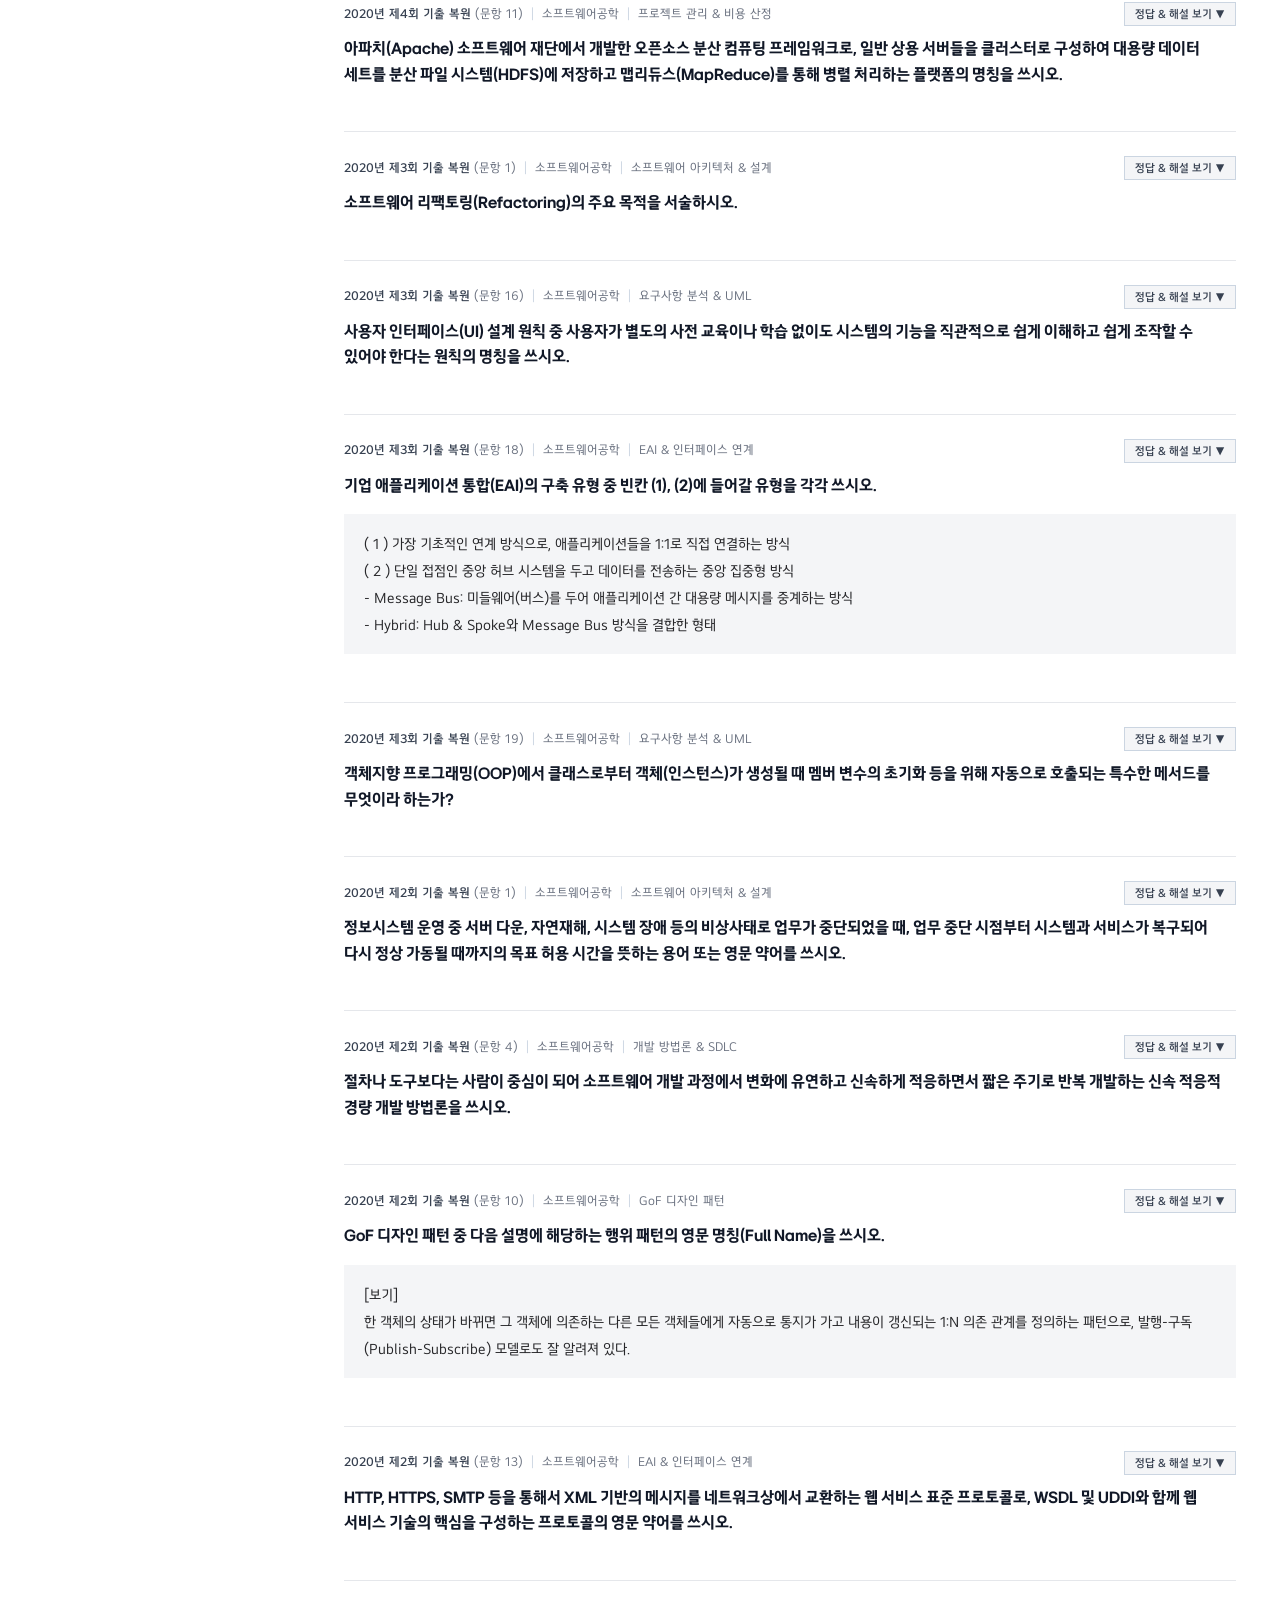
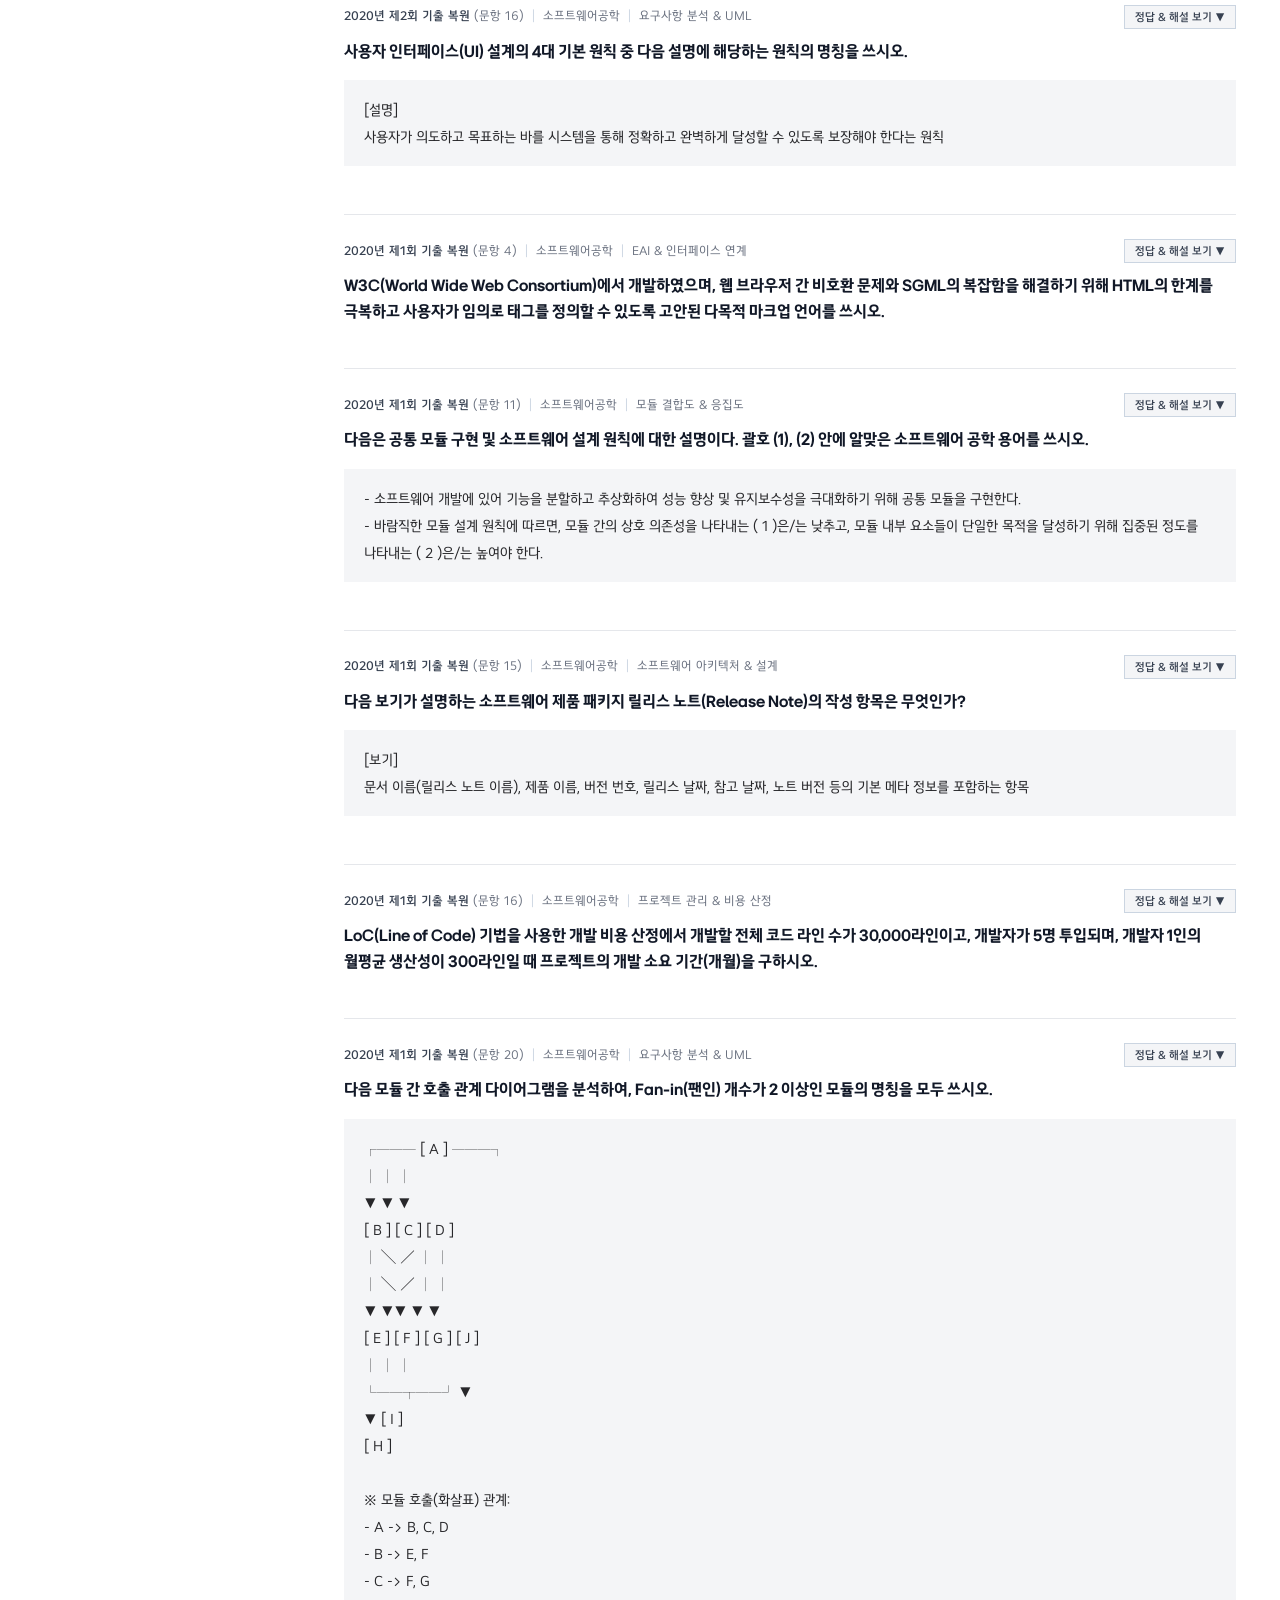
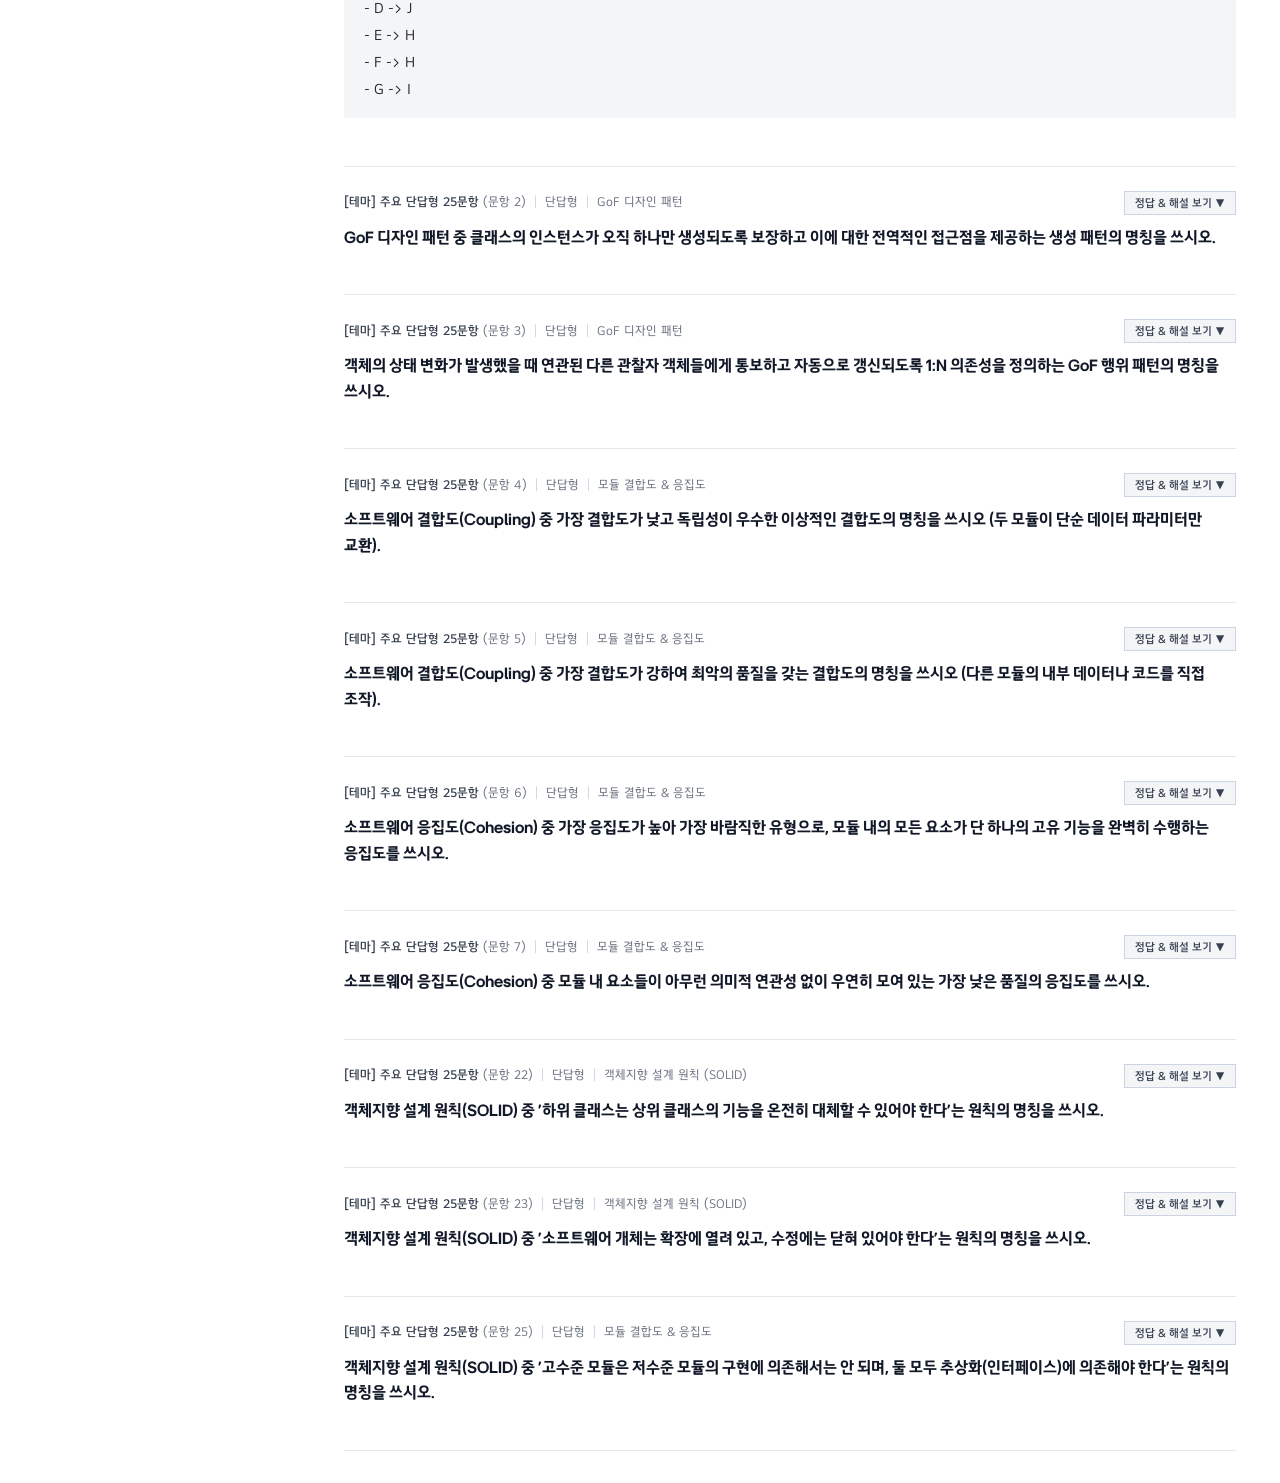
==== commit b31c7d2e: "Apply LG EI fonts, clean up exaggerated wording, and add smooth menu/sidebar animations" ====
--- a/study.html
+++ b/study.html
@@ -3,8 +3,12 @@
 <head>
   <meta charset="UTF-8">
   <meta name="viewport" content="width=device-width, initial-scale=1.0">
-  <title>정보처리기사 실기 핵심 개념서 &amp; 전 회차 기출 해설총람 (2020~2026)</title>
+  <title>정보처리기사 실기 개념서 &amp; 기출 해설 (2020~2026)</title>
   
+  <!-- Preload LG EI Web Fonts -->
+  <link rel="preload" href="fonts/LGEIText-Regular.woff2" as="font" type="font/woff2" crossorigin>
+  <link rel="preload" href="fonts/LGEIHeadline-Bold.woff2" as="font" type="font/woff2" crossorigin>
+
   <!-- Web Fonts -->
   <link rel="preconnect" href="https://fonts.googleapis.com">
   <link rel="preconnect" href="https://fonts.gstatic.com" crossorigin>
@@ -14,8 +18,49 @@
     /* ==========================================================================
        CSS Variables & Global Reset (Company Test 미니멀 CBT 테마 1:1 일치)
        ========================================================================== */
+    @font-face {
+      font-family: 'LG EI Headline';
+      src: url('fonts/LGEIHeadline-Bold.woff2') format('woff2');
+      font-weight: 700;
+      font-style: normal;
+      font-display: swap;
+    }
+
+    @font-face {
+      font-family: 'LG EI Headline';
+      src: url('fonts/LGEIHeadline-Regular.woff2') format('woff2');
+      font-weight: 400;
+      font-style: normal;
+      font-display: swap;
+    }
+
+    @font-face {
+      font-family: 'LG EI Text';
+      src: url('fonts/LGEIText-Regular.woff2') format('woff2');
+      font-weight: 400;
+      font-style: normal;
+      font-display: swap;
+    }
+
+    @font-face {
+      font-family: 'LG EI Text';
+      src: url('fonts/LGEIText-SemiBold.woff2') format('woff2');
+      font-weight: 600;
+      font-style: normal;
+      font-display: swap;
+    }
+
+    @font-face {
+      font-family: 'LG EI Text';
+      src: url('fonts/LGEIText-Bold.woff2') format('woff2');
+      font-weight: 700;
+      font-style: normal;
+      font-display: swap;
+    }
+
     :root {
-      --font-body: 'Noto Sans KR', -apple-system, BlinkMacSystemFont, 'Segoe UI', Roboto, sans-serif;
+      --font-headline: 'LG EI Headline', 'LG EI Text', 'Noto Sans KR', sans-serif;
+      --font-body: 'LG EI Text', 'Noto Sans KR', sans-serif;
       --font-code: 'JetBrains Mono', Consolas, 'Courier New', monospace;
 
       --bg-page: #ffffff;
@@ -51,6 +96,10 @@
       overflow-x: hidden;
     }
 
+    h1, h2, h3, h4, h5, h6 {
+      font-family: var(--font-headline);
+    }
+
     em, i, cite, address, var {
       font-style: normal;
     }
@@ -59,6 +108,7 @@
        Top Header Bar (52px, #1e2024, padding 0 40px - index.html 1:1)
        ========================================================================== */
     .study-header {
+      font-family: var(--font-headline);
       position: sticky;
       top: 0;
       z-index: 100;
@@ -79,6 +129,7 @@
     }
 
     .header-logo {
+      font-family: var(--font-headline);
       font-size: 18px;
       font-weight: 700;
       color: #ffffff;
@@ -103,19 +154,34 @@
       background: #2b2f36;
       padding: 2px;
       border-radius: 0;
+      position: relative;
     }
 
     .btn-mode-tab {
+      position: relative;
       background: none;
       border: none;
       color: #9ca3af;
-      padding: 5px 12px;
+      padding: 5px 14px;
       font-size: 12px;
       font-weight: 600;
       border-radius: 0;
       cursor: pointer;
-      transition: all 0.1s ease;
-      font-family: var(--font-body);
+      transition: background-color 0.22s cubic-bezier(0.22, 1, 0.36, 1), color 0.22s cubic-bezier(0.22, 1, 0.36, 1), transform 0.18s ease;
+      font-family: var(--font-headline);
+    }
+
+    .btn-mode-tab::after {
+      content: '';
+      position: absolute;
+      left: 10px;
+      right: 10px;
+      bottom: 0;
+      height: 2px;
+      background: var(--btn-danger);
+      transform: scaleX(0);
+      transform-origin: center;
+      transition: transform 0.24s cubic-bezier(0.22, 1, 0.36, 1);
     }
 
     .btn-mode-tab:hover {
@@ -127,6 +193,10 @@
       background: var(--btn-dark);
       color: #ffffff;
       font-weight: 700;
+    }
+
+    .btn-mode-tab.active::after {
+      transform: scaleX(1);
     }
 
     .header-right {
@@ -150,7 +220,7 @@
       padding: 5px 10px 5px 28px;
       width: 240px;
       outline: none;
-      transition: all 0.15s;
+      transition: all 0.2s cubic-bezier(0.22, 1, 0.36, 1);
       font-family: var(--font-body);
     }
 
@@ -194,12 +264,13 @@
       font-family: var(--font-body);
       text-decoration: none;
       white-space: nowrap;
-      transition: background-color 0.1s;
+      transition: background-color 0.18s cubic-bezier(0.22, 1, 0.36, 1), color 0.18s ease, transform 0.18s ease;
     }
 
     .btn-action-tool:hover {
       background: var(--btn-tool-hover);
       color: #ffffff;
+      transform: translateY(-1px);
     }
 
     .btn-action-cbt {
@@ -252,6 +323,8 @@
     }
 
     .sidebar-item-btn {
+      position: relative;
+      overflow: hidden;
       width: 100%;
       text-align: left;
       background: #ffffff;
@@ -265,15 +338,56 @@
       display: flex;
       align-items: center;
       justify-content: space-between;
-      transition: all 0.1s;
+      transition: background-color 0.2s cubic-bezier(0.22, 1, 0.36, 1), color 0.2s cubic-bezier(0.22, 1, 0.36, 1), border-color 0.2s cubic-bezier(0.22, 1, 0.36, 1), box-shadow 0.2s ease;
       font-family: var(--font-body);
       line-height: 1.4;
       margin-bottom: 4px;
     }
 
+    .sidebar-item-btn::before {
+      content: '';
+      position: absolute;
+      left: 0;
+      top: 0;
+      bottom: 0;
+      width: 3px;
+      background: var(--current-border);
+      transform: scaleY(0);
+      transform-origin: center;
+      transition: transform 0.22s cubic-bezier(0.22, 1, 0.36, 1);
+    }
+
+    .sidebar-item-label {
+      display: inline-block;
+      transition: transform 0.2s cubic-bezier(0.22, 1, 0.36, 1);
+    }
+
+    .sidebar-item-right {
+      display: inline-flex;
+      align-items: center;
+      gap: 6px;
+      flex-shrink: 0;
+    }
+
+    .unit-chevron {
+      display: inline-block;
+      font-size: 11px;
+      color: #9ca3af;
+      transition: transform 0.26s cubic-bezier(0.22, 1, 0.36, 1), color 0.2s ease;
+      line-height: 1;
+    }
+
     .sidebar-item-btn:hover {
       background: #f3f4f6;
       border-color: #cbd5e1;
+    }
+
+    .sidebar-item-btn:hover::before {
+      transform: scaleY(0.6);
+    }
+
+    .sidebar-item-btn:hover .sidebar-item-label {
+      transform: translateX(2px);
     }
 
     .sidebar-item-btn.active {
@@ -283,6 +397,16 @@
       font-weight: 700;
     }
 
+    .sidebar-item-btn.active::before {
+      background: var(--btn-danger);
+      transform: scaleY(1);
+    }
+
+    .sidebar-item-btn.active .unit-chevron {
+      transform: rotate(90deg);
+      color: #ffffff;
+    }
+
     .sidebar-badge {
       font-size: 11px;
       background: #f3f4f6;
@@ -293,6 +417,7 @@
       margin-left: 8px;
       white-space: nowrap;
       border: 1px solid #e5e7eb;
+      transition: background-color 0.2s ease, color 0.2s ease, border-color 0.2s ease;
     }
 
     .sidebar-item-btn.active .sidebar-badge {
@@ -301,29 +426,52 @@
       border-color: #52525b;
     }
 
+    /* Smooth CSS Grid Accordion for Subtopics */
+    .sidebar-subtopics-wrapper {
+      display: grid;
+      grid-template-rows: 0fr;
+      opacity: 0;
+      transition: grid-template-rows 0.28s cubic-bezier(0.22, 1, 0.36, 1), opacity 0.22s ease;
+      overflow: hidden;
+    }
+
+    .sidebar-subtopics-wrapper.open {
+      grid-template-rows: 1fr;
+      opacity: 1;
+    }
+
+    .sidebar-subtopics-inner {
+      min-height: 0;
+      overflow: hidden;
+    }
+
     .sidebar-subtopics {
-      padding: 2px 0 6px 10px;
+      padding: 2px 0 8px 10px;
       display: flex;
       flex-direction: column;
       gap: 2px;
     }
 
     .subtopic-chip {
+      position: relative;
       background: transparent;
       border: none;
+      border-left: 3px solid transparent;
       text-align: left;
       color: #4b5563;
       font-size: 12px;
-      padding: 4px 8px;
+      padding: 5px 10px;
       border-radius: 0;
       cursor: pointer;
-      transition: all 0.1s;
+      transition: background-color 0.2s cubic-bezier(0.22, 1, 0.36, 1), color 0.2s cubic-bezier(0.22, 1, 0.36, 1), padding-left 0.2s cubic-bezier(0.22, 1, 0.36, 1), border-color 0.2s cubic-bezier(0.22, 1, 0.36, 1);
       font-family: var(--font-body);
     }
 
     .subtopic-chip:hover {
       color: #111827;
       background: rgba(0, 0, 0, 0.05);
+      padding-left: 13px;
+      border-left-color: #9ca3af;
     }
 
     .subtopic-chip.active {
@@ -331,11 +479,23 @@
       font-weight: 700;
       background: rgba(0, 0, 0, 0.08);
       border-left: 3px solid #111827;
+      padding-left: 12px;
     }
 
     /* ==========================================================================
        Main Content Area (Pure White Background, Borderless Flow)
        ========================================================================== */
+    @keyframes studyContentFadeIn {
+      from {
+        opacity: 0;
+        transform: translateY(6px);
+      }
+      to {
+        opacity: 1;
+        transform: translateY(0);
+      }
+    }
+
     .main-content {
       flex: 1;
       padding: 32px 44px;
@@ -345,6 +505,10 @@
       background-color: var(--bg-page);
     }
 
+    .main-content.content-entering {
+      animation: studyContentFadeIn 0.22s cubic-bezier(0.22, 1, 0.36, 1);
+    }
+
     /* Top Summary / Theory Banner (Minimalist Left-Border Box) */
     .unit-hero-card {
       background: var(--tool-bg);
@@ -366,6 +530,7 @@
     }
 
     .unit-hero-title {
+      font-family: var(--font-headline);
       font-size: 20px;
       font-weight: 700;
       color: #111827;
@@ -402,15 +567,34 @@
       align-items: center;
       gap: 6px;
       font-family: var(--font-body);
-      transition: background-color 0.1s;
+      transition: background-color 0.2s cubic-bezier(0.22, 1, 0.36, 1), transform 0.18s ease;
     }
 
     .theory-drawer-toggle:hover {
       background: var(--btn-dark-hover);
     }
 
+    .theory-drawer-wrapper {
+      display: grid;
+      grid-template-rows: 0fr;
+      opacity: 0;
+      transition: grid-template-rows 0.28s cubic-bezier(0.22, 1, 0.36, 1), opacity 0.22s ease, margin-top 0.24s ease;
+      margin-top: 0;
+      overflow: hidden;
+    }
+
+    .theory-drawer-wrapper.open {
+      grid-template-rows: 1fr;
+      opacity: 1;
+      margin-top: 16px;
+    }
+
+    .theory-drawer-inner {
+      min-height: 0;
+      overflow: hidden;
+    }
+
     .theory-body-container {
-      margin-top: 16px;
       padding: 18px 20px;
       background: #ffffff;
       border: 1px solid var(--border-color);
@@ -421,6 +605,7 @@
     }
 
     .theory-body-container h3 {
+      font-family: var(--font-headline);
       font-size: 16px;
       font-weight: 700;
       color: #111827;
@@ -538,6 +723,7 @@
     }
 
     .questions-count-text {
+      font-family: var(--font-headline);
       font-size: 16px;
       font-weight: 700;
       color: #111827;
@@ -621,6 +807,7 @@
     }
 
     .q-prompt-text {
+      font-family: var(--font-headline);
       font-size: 17px;
       font-weight: 700;
       color: #111827;
@@ -748,6 +935,7 @@
     }
 
     .q-answer-card .exp-correct-label {
+      font-family: var(--font-headline);
       font-weight: 700;
       color: #16a34a;
     }
@@ -862,6 +1050,47 @@
       font-weight: 700;
       color: #111827;
       margin-bottom: 6px;
+    }
+
+    /* ==========================================================================
+       Responsive Layout (<= 900px)
+       ========================================================================== */
+    @media (max-width: 900px) {
+      .study-header {
+        height: auto;
+        min-height: 52px;
+        flex-wrap: wrap;
+        padding: 10px 16px;
+        gap: 10px;
+      }
+
+      .header-left,
+      .header-right {
+        flex-wrap: wrap;
+        gap: 8px;
+      }
+
+      .search-input,
+      .search-input:focus {
+        width: 180px;
+      }
+
+      .app-layout {
+        flex-direction: column;
+      }
+
+      .sidebar {
+        width: 100%;
+        position: static;
+        height: auto;
+        max-height: 360px;
+        border-right: none;
+        border-bottom: 1px solid var(--border-color);
+      }
+
+      .main-content {
+        padding: 20px 16px;
+      }
     }
 
     /* ==========================================================================
@@ -902,6 +1131,12 @@
         margin-bottom: 20px !important;
       }
 
+      .theory-drawer-wrapper {
+        display: block !important;
+        opacity: 1 !important;
+        margin-top: 16px !important;
+      }
+
       .theory-body-container {
         display: block !important;
         background: #ffffff !important;
@@ -982,15 +1217,15 @@
   <header class="study-header">
     <div class="header-left">
       <div class="header-logo">
-        Company Test <span class="header-logo-badge">실전 개념서 &amp; 해설총람</span>
+        Company Test <span class="header-logo-badge">개념서 &amp; 기출해설</span>
       </div>
 
       <div class="mode-toggle-group">
         <button class="btn-mode-tab active" id="btnModeConcept" onclick="switchMode('concept')">
-          🏛️ 개념서 모드 (5대 단원)
+          단원별 개념서
         </button>
         <button class="btn-mode-tab" id="btnModeRound" onclick="switchMode('round')">
-          📅 회차별 모드 (2020~2026)
+          연도별 기출 (2020~2026)
         </button>
       </div>
     </div>
@@ -1011,7 +1246,7 @@
       </button>
 
       <a href="index.html" class="btn-action-tool btn-action-cbt" title="CBT 시험 모드로 이동">
-        🎯 CBT 시험 모드로 돌아가기
+        CBT 시험 모드로 돌아가기
       </a>
     </div>
   </header>
@@ -1320,7 +1555,7 @@
         }
       }
 
-      renderSidebar();
+      renderSidebar(true);
       renderContent();
     });
 
@@ -1336,58 +1571,77 @@
       document.getElementById('btnModeConcept').classList.toggle('active', newMode === 'concept');
       document.getElementById('btnModeRound').classList.toggle('active', newMode === 'round');
 
-      renderSidebar();
+      renderSidebar(true);
       renderContent();
       window.scrollTo({ top: 0, behavior: 'smooth' });
     }
 
     // =========================================================================
-    // Sidebar Renderer
+    // Sidebar Renderer (DOM-preserving for smooth CSS accordion transitions)
     // =========================================================================
-    function renderSidebar() {
+    function renderSidebar(forceRebuild = false) {
       const sidebar = document.getElementById('appSidebar');
       if (!sidebar) return;
 
       if (state.mode === 'concept') {
-        let html = `<div class="sidebar-section-title">5대 핵심 단원별 개념서</div><ul class="sidebar-list">`;
+        const existingConceptTree = sidebar.querySelector('[data-sidebar-mode="concept"]');
+        if (existingConceptTree && !forceRebuild) {
+          updateConceptSidebarActiveStates(sidebar);
+          return;
+        }
+
+        let html = `<div data-sidebar-mode="concept"><div class="sidebar-section-title">단원별 개념</div><ul class="sidebar-list">`;
         
         for (let u = 1; u <= 5; u++) {
           const unit = unitsData[u] || {};
-          const count = questionsData.filter(q => q.unit === u).length;
+          const unitQuestions = questionsData.filter(q => q.unit === u);
+          const count = unitQuestions.length;
           const isActive = state.activeUnit === u && !state.searchQuery;
 
+          const topicsMap = {};
+          unitQuestions.forEach(q => {
+            if (q.topic) topicsMap[q.topic] = (topicsMap[q.topic] || 0) + 1;
+          });
+
           html += `
-            <li>
+            <li class="sidebar-unit-item" data-unit-item="${u}">
               <button class="sidebar-item-btn ${isActive ? 'active' : ''}" data-unit="${u}" onclick="selectUnit(Number(this.dataset.unit))">
-                <span>${unit.shortTitle || `제${u}단원`}</span>
-                <span class="sidebar-badge">${count}제</span>
+                <span class="sidebar-item-label">${unit.shortTitle || `제${u}단원`}</span>
+                <span class="sidebar-item-right">
+                  <span class="sidebar-badge">${count}제</span>
+                  <span class="unit-chevron">▸</span>
+                </span>
               </button>
+              <div class="sidebar-subtopics-wrapper ${isActive ? 'open' : ''}" data-subtopics-for="${u}">
+                <div class="sidebar-subtopics-inner">
+                  <div class="sidebar-subtopics">
+                    <button class="subtopic-chip ${isActive && !state.activeTopic ? 'active' : ''}" data-unit-owner="${u}" data-topic="" onclick="selectTopic(null)">전체 보기 (${unitQuestions.length})</button>
+          `;
+
+          for (const [topic, tCount] of Object.entries(topicsMap)) {
+            const isTopicActive = isActive && state.activeTopic === topic;
+            html += `<button class="subtopic-chip ${isTopicActive ? 'active' : ''}" data-unit-owner="${u}" data-topic="${escapeHtml(topic)}" onclick="selectTopic(this.dataset.topic)">• ${escapeHtml(topic)} (${tCount})</button>`;
+          }
+
+          html += `
+                  </div>
+                </div>
+              </div>
             </li>
           `;
-
-          // If active, list subtopics
-          if (state.activeUnit === u && !state.searchQuery) {
-            const unitQuestions = questionsData.filter(q => q.unit === u);
-            const topicsMap = {};
-            unitQuestions.forEach(q => {
-              if (q.topic) topicsMap[q.topic] = (topicsMap[q.topic] || 0) + 1;
-            });
-
-            html += `<div class="sidebar-subtopics">`;
-            html += `<button class="subtopic-chip ${!state.activeTopic ? 'active' : ''}" onclick="selectTopic(null)">전체 보기 (${unitQuestions.length})</button>`;
-            for (const [topic, tCount] of Object.entries(topicsMap)) {
-              const isTopicActive = state.activeTopic === topic;
-              html += `<button class="subtopic-chip ${isTopicActive ? 'active' : ''}" data-topic="${escapeHtml(topic)}" onclick="selectTopic(this.dataset.topic)">• ${escapeHtml(topic)} (${tCount})</button>`;
-            }
-            html += `</div>`;
-          }
         }
-        html += `</ul>`;
+        html += `</ul></div>`;
         sidebar.innerHTML = html;
 
       } else {
         // Round Mode
-        let html = `<div class="sidebar-section-title">기출 전 회차 (2020~2026)</div><ul class="sidebar-list">`;
+        const existingRoundTree = sidebar.querySelector('[data-sidebar-mode="round"]');
+        if (existingRoundTree && !forceRebuild) {
+          updateRoundSidebarActiveStates(sidebar);
+          return;
+        }
+
+        let html = `<div data-sidebar-mode="round"><div class="sidebar-section-title">연도별 기출 회차</div><ul class="sidebar-list">`;
         
         const standardRounds = roundsCatalog.filter(r => !r.id.startsWith('killer_') && !r.id.startsWith('sql_') && !r.id.startsWith('practical_') && !r.id.startsWith('c_') && !r.id.startsWith('java_') && !r.id.startsWith('python_'));
         const themeRounds = roundsCatalog.filter(r => !standardRounds.includes(r));
@@ -1397,30 +1651,65 @@
           html += `
             <li>
               <button class="sidebar-item-btn ${isActive ? 'active' : ''}" data-round-id="${escapeHtml(r.id)}" onclick="selectRound(this.dataset.roundId)">
-                <span>${r.title}</span>
+                <span class="sidebar-item-label">${r.title}</span>
                 <span class="sidebar-badge">${r.questionCount}문항</span>
               </button>
             </li>
           `;
         });
 
-        html += `</ul><div class="sidebar-section-title">⚡ 6대 특화 테마 기출</div><ul class="sidebar-list">`;
+        html += `</ul><div class="sidebar-section-title">주제별 기출 모음</div><ul class="sidebar-list">`;
 
         themeRounds.forEach(r => {
           const isActive = state.activeRoundId === r.id && !state.searchQuery;
           html += `
             <li>
               <button class="sidebar-item-btn ${isActive ? 'active' : ''}" data-round-id="${escapeHtml(r.id)}" onclick="selectRound(this.dataset.roundId)">
-                <span>${r.title}</span>
+                <span class="sidebar-item-label">${r.title}</span>
                 <span class="sidebar-badge">${r.questionCount}문항</span>
               </button>
             </li>
           `;
         });
 
-        html += `</ul>`;
+        html += `</ul></div>`;
         sidebar.innerHTML = html;
       }
+    }
+
+    function updateConceptSidebarActiveStates(sidebar) {
+      const isSearching = Boolean(state.searchQuery && state.searchQuery.trim());
+      const unitBtns = sidebar.querySelectorAll('.sidebar-item-btn[data-unit]');
+      unitBtns.forEach(btn => {
+        const u = Number(btn.dataset.unit);
+        const isActive = (u === state.activeUnit) && !isSearching;
+        btn.classList.toggle('active', isActive);
+      });
+
+      const wrappers = sidebar.querySelectorAll('.sidebar-subtopics-wrapper[data-subtopics-for]');
+      wrappers.forEach(w => {
+        const u = Number(w.dataset.subtopicsFor);
+        const isOpen = (u === state.activeUnit) && !isSearching;
+        w.classList.toggle('open', isOpen);
+      });
+
+      const chips = sidebar.querySelectorAll('.subtopic-chip[data-unit-owner]');
+      chips.forEach(chip => {
+        const u = Number(chip.dataset.unitOwner);
+        const topic = chip.dataset.topic || null;
+        const isUnitActive = (u === state.activeUnit) && !isSearching;
+        const isChipActive = isUnitActive && ((topic === null && !state.activeTopic) || (topic !== null && state.activeTopic === topic));
+        chip.classList.toggle('active', isChipActive);
+      });
+    }
+
+    function updateRoundSidebarActiveStates(sidebar) {
+      const isSearching = Boolean(state.searchQuery && state.searchQuery.trim());
+      const roundBtns = sidebar.querySelectorAll('.sidebar-item-btn[data-round-id]');
+      roundBtns.forEach(btn => {
+        const rid = btn.dataset.roundId;
+        btn.classList.toggle('active', rid === state.activeRoundId && !isSearching);
+      });
     }
 
     function selectUnit(u) {
@@ -1453,6 +1742,13 @@
     // =========================================================================
     // Content Renderer
     // =========================================================================
+    function triggerContentTransition(container) {
+      if (!container) return;
+      container.classList.remove('content-entering');
+      void container.offsetWidth;
+      container.classList.add('content-entering');
+    }
+
     function renderContent() {
       const container = document.getElementById('mainContent');
       if (!container) return;
@@ -1466,11 +1762,13 @@
       // Case 2: Concept Mode
       if (state.mode === 'concept') {
         renderConceptMode(container);
+        triggerContentTransition(container);
         return;
       }
 
       // Case 3: Round Mode
       renderRoundMode(container);
+      triggerContentTransition(container);
     }
 
     function renderConceptMode(container) {
@@ -1491,10 +1789,14 @@
           </div>
           <p class="unit-hero-summary">${unit.summary || ''}</p>
           <button class="theory-drawer-toggle" onclick="toggleTheoryDrawer()">
-            <span>${state.theoryExpanded ? '📖 핵심 이론 요약 접기 ▲' : '📖 핵심 이론 & 암기 공식 펼쳐보기 ▼'}</span>
+            <span>${state.theoryExpanded ? '이론 요약 접기 ▲' : '이론 요약 펼치기 ▼'}</span>
           </button>
-          <div class="theory-body-container" id="theoryBodyContainer" style="display: ${state.theoryExpanded ? 'block' : 'none'};">
-            ${parseMarkdownToHtml(unit.markdown || '')}
+          <div class="theory-drawer-wrapper ${state.theoryExpanded ? 'open' : ''}" id="theoryDrawerWrapper">
+            <div class="theory-drawer-inner">
+              <div class="theory-body-container" id="theoryBodyContainer">
+                ${parseMarkdownToHtml(unit.markdown || '')}
+              </div>
+            </div>
           </div>
         </div>
       `;
@@ -1503,7 +1805,7 @@
       html += `
         <div class="questions-control-header">
           <span class="questions-count-text">
-            🎯 실전 기출문제 총람 ${state.activeTopic ? `[${state.activeTopic}]` : ''} (${qs.length}문항)
+            관련 기출문제 ${state.activeTopic ? `[${state.activeTopic}]` : ''} — 총 ${qs.length}문항
           </span>
           <button class="btn-toggle-all-answers" onclick="toggleAllAnswers()">
             ${state.allAnswersExpanded ? '전체 정답 접기 ▲' : '전체 정답 펼치기 ▼'}
@@ -1531,7 +1833,7 @@
         </div>
         <div class="questions-control-header">
           <span class="questions-count-text">
-            📋 회차 전체 문항 (${qs.length}문항)
+            회차 전체 문항 — 총 ${qs.length}문항
           </span>
           <button class="btn-toggle-all-answers" onclick="toggleAllAnswers()">
             ${state.allAnswersExpanded ? '전체 정답 접기 ▲' : '전체 정답 펼치기 ▼'}
@@ -1622,7 +1924,7 @@
 
               ${q.trapPoint ? `
                 <div class="q-trap-box">
-                  <div class="q-trap-title">⚠️ 단골 함정 (Trap Point)</div>
+                  <div class="q-trap-title">주의 포인트</div>
                   <div>${highlightQuery(q.trapPoint, isSearch)}</div>
                 </div>
               ` : ''}
@@ -1679,10 +1981,10 @@
     // =========================================================================
     function toggleTheoryDrawer() {
       state.theoryExpanded = !state.theoryExpanded;
-      const el = document.getElementById('theoryBodyContainer');
-      if (el) el.style.display = state.theoryExpanded ? 'block' : 'none';
+      const wrapper = document.getElementById('theoryDrawerWrapper');
+      if (wrapper) wrapper.classList.toggle('open', state.theoryExpanded);
       const btn = document.querySelector('.theory-drawer-toggle span');
-      if (btn) btn.textContent = state.theoryExpanded ? '📖 핵심 이론 요약 접기 ▲' : '📖 핵심 이론 & 암기 공식 펼쳐보기 ▼';
+      if (btn) btn.textContent = state.theoryExpanded ? '이론 요약 접기 ▲' : '이론 요약 펼치기 ▼';
     }
 
     function toggleSingleAnswer(uid) {
@@ -1712,6 +2014,7 @@
       state.searchQuery = val;
       const clearBtn = document.getElementById('btnSearchClear');
       clearBtn.style.display = val.length > 0 ? 'inline-block' : 'none';
+      renderSidebar();
       renderContent();
     }
 
@@ -1719,6 +2022,7 @@
       state.searchQuery = '';
       document.getElementById('liveSearchInput').value = '';
       document.getElementById('btnSearchClear').style.display = 'none';
+      renderSidebar();
       renderContent();
     }
   </script>
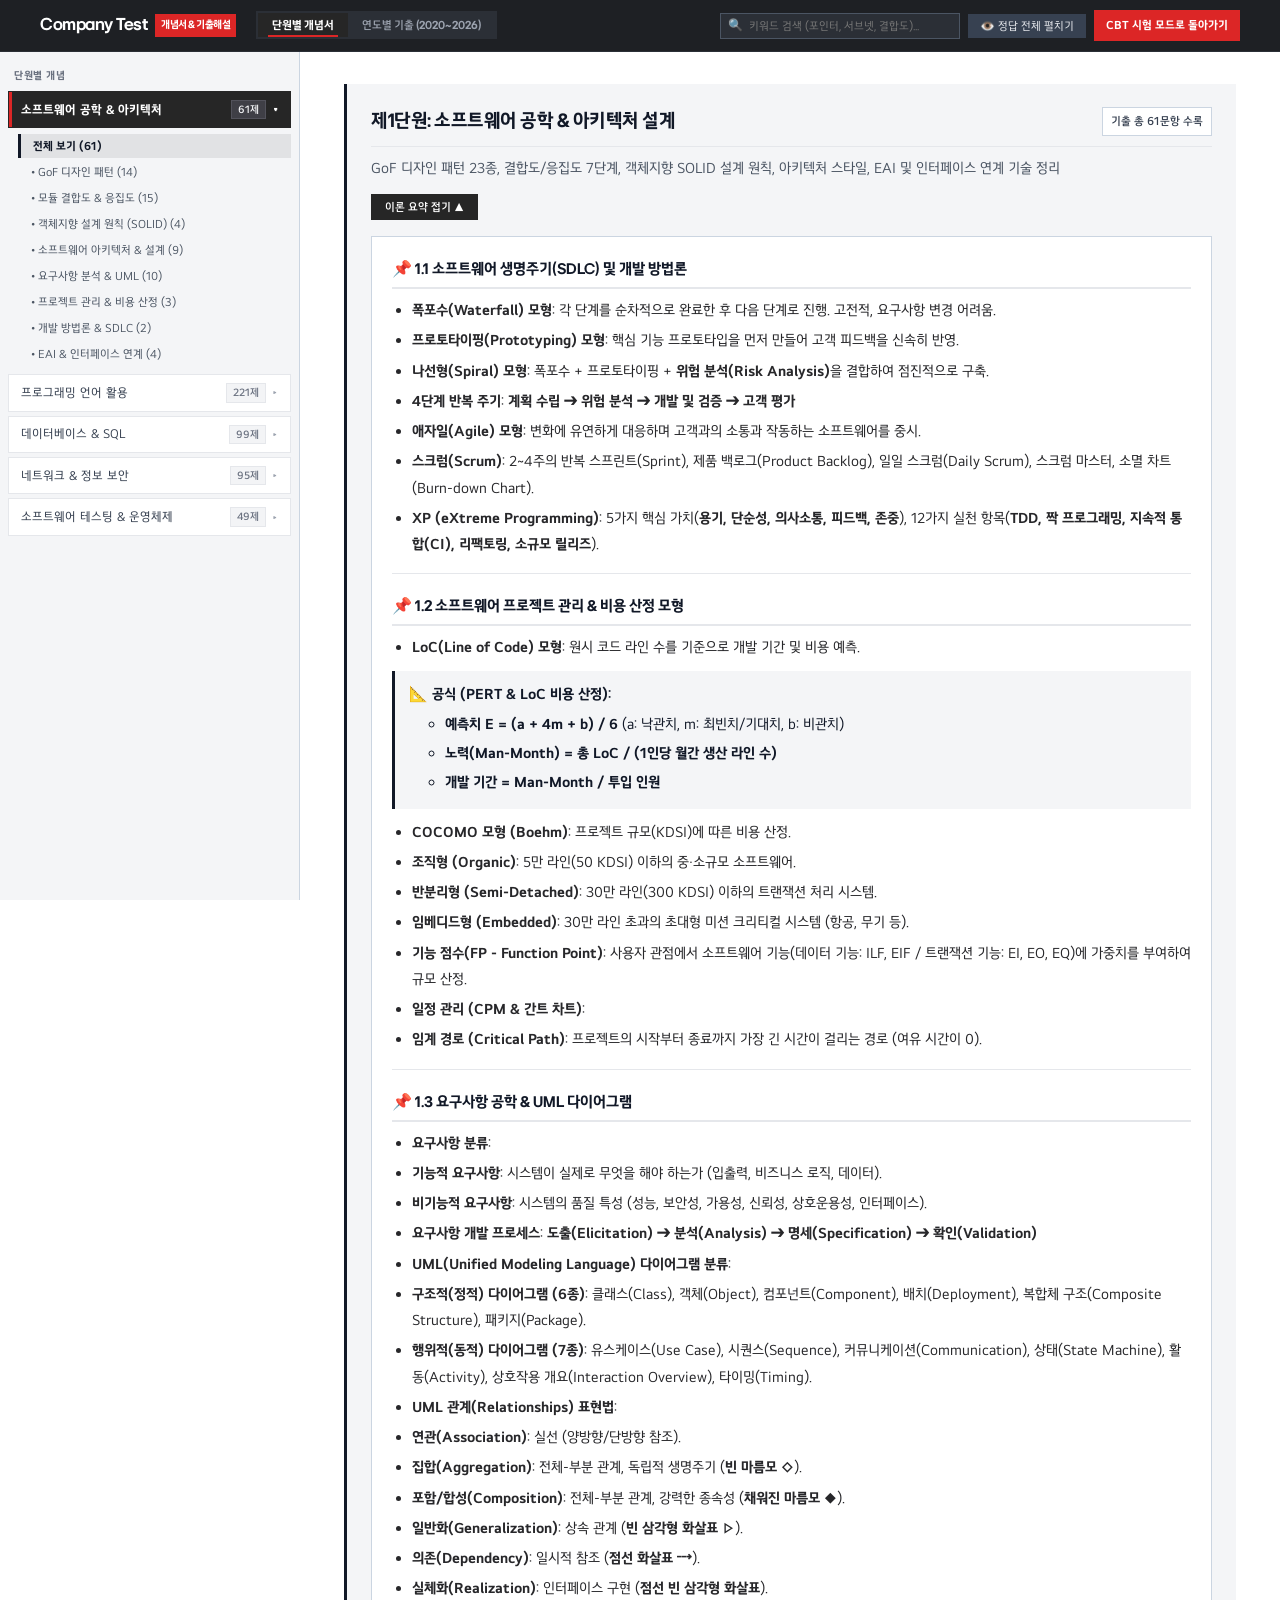
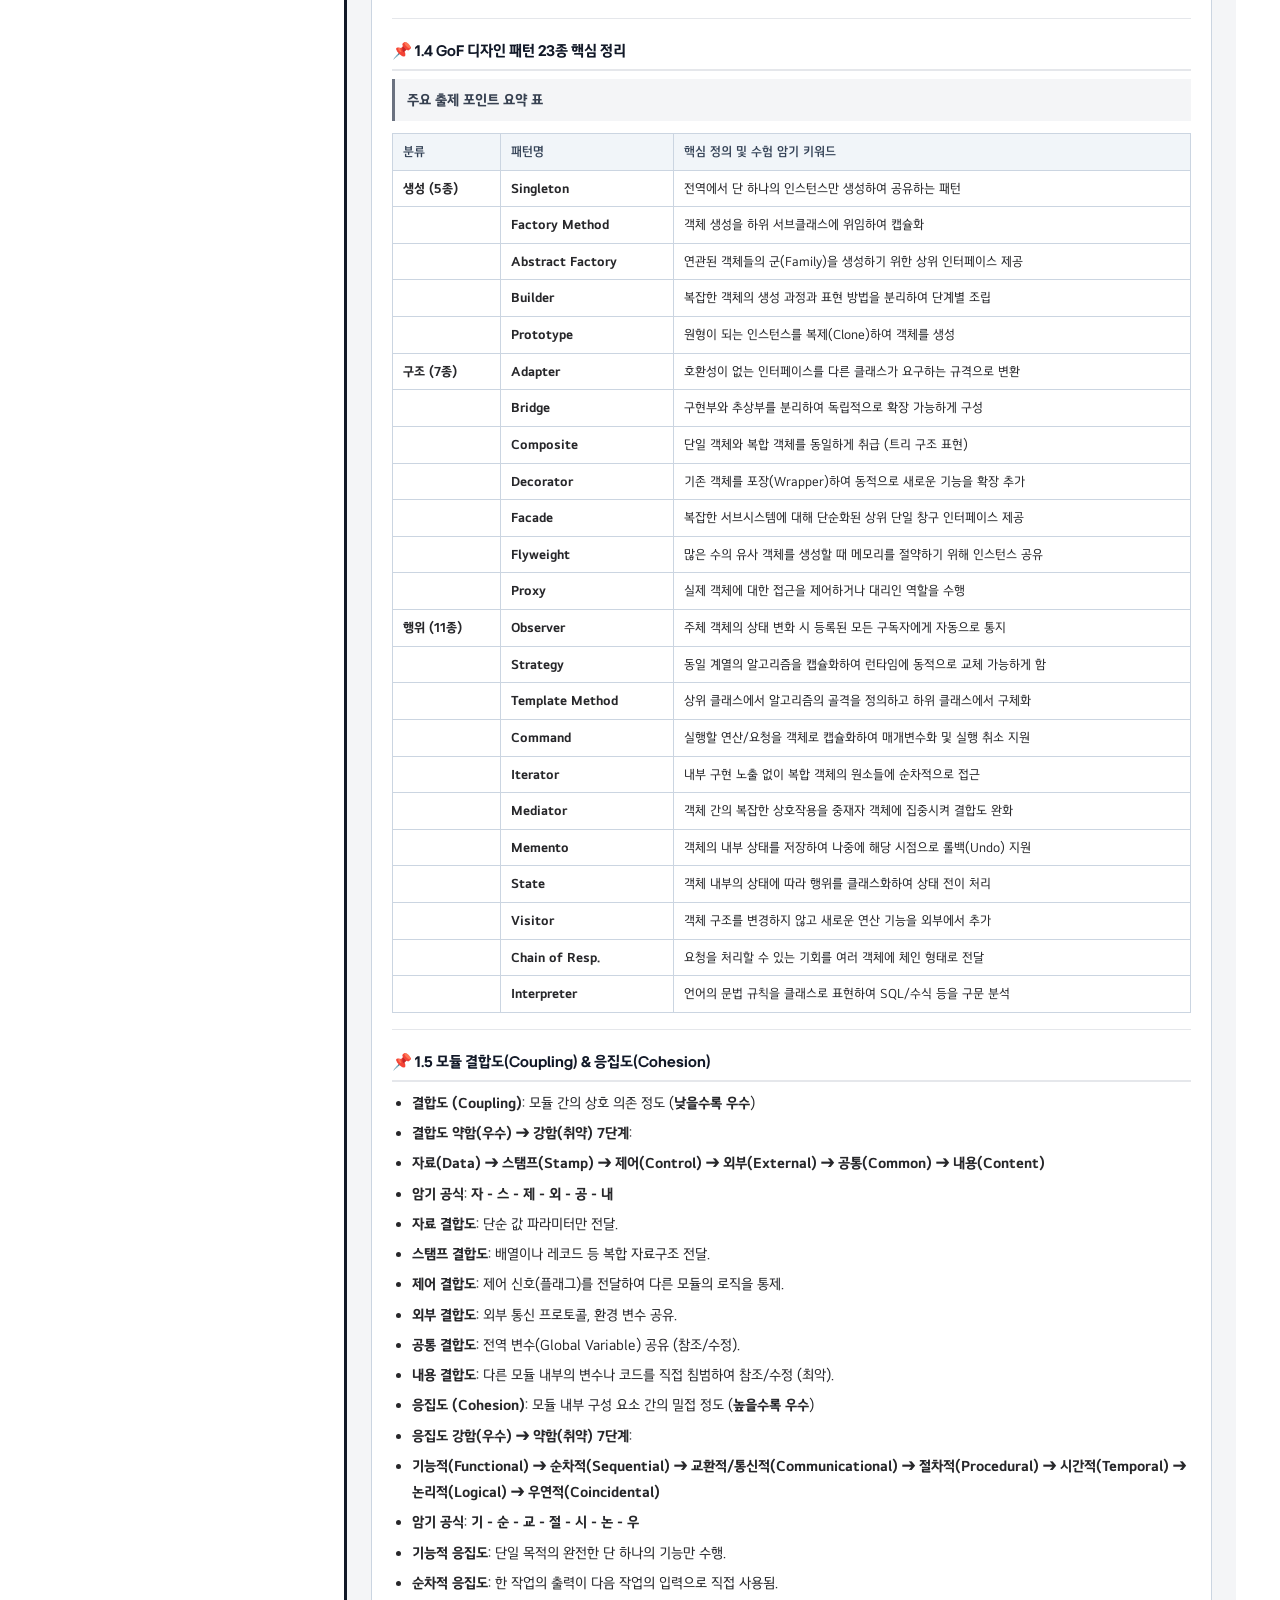
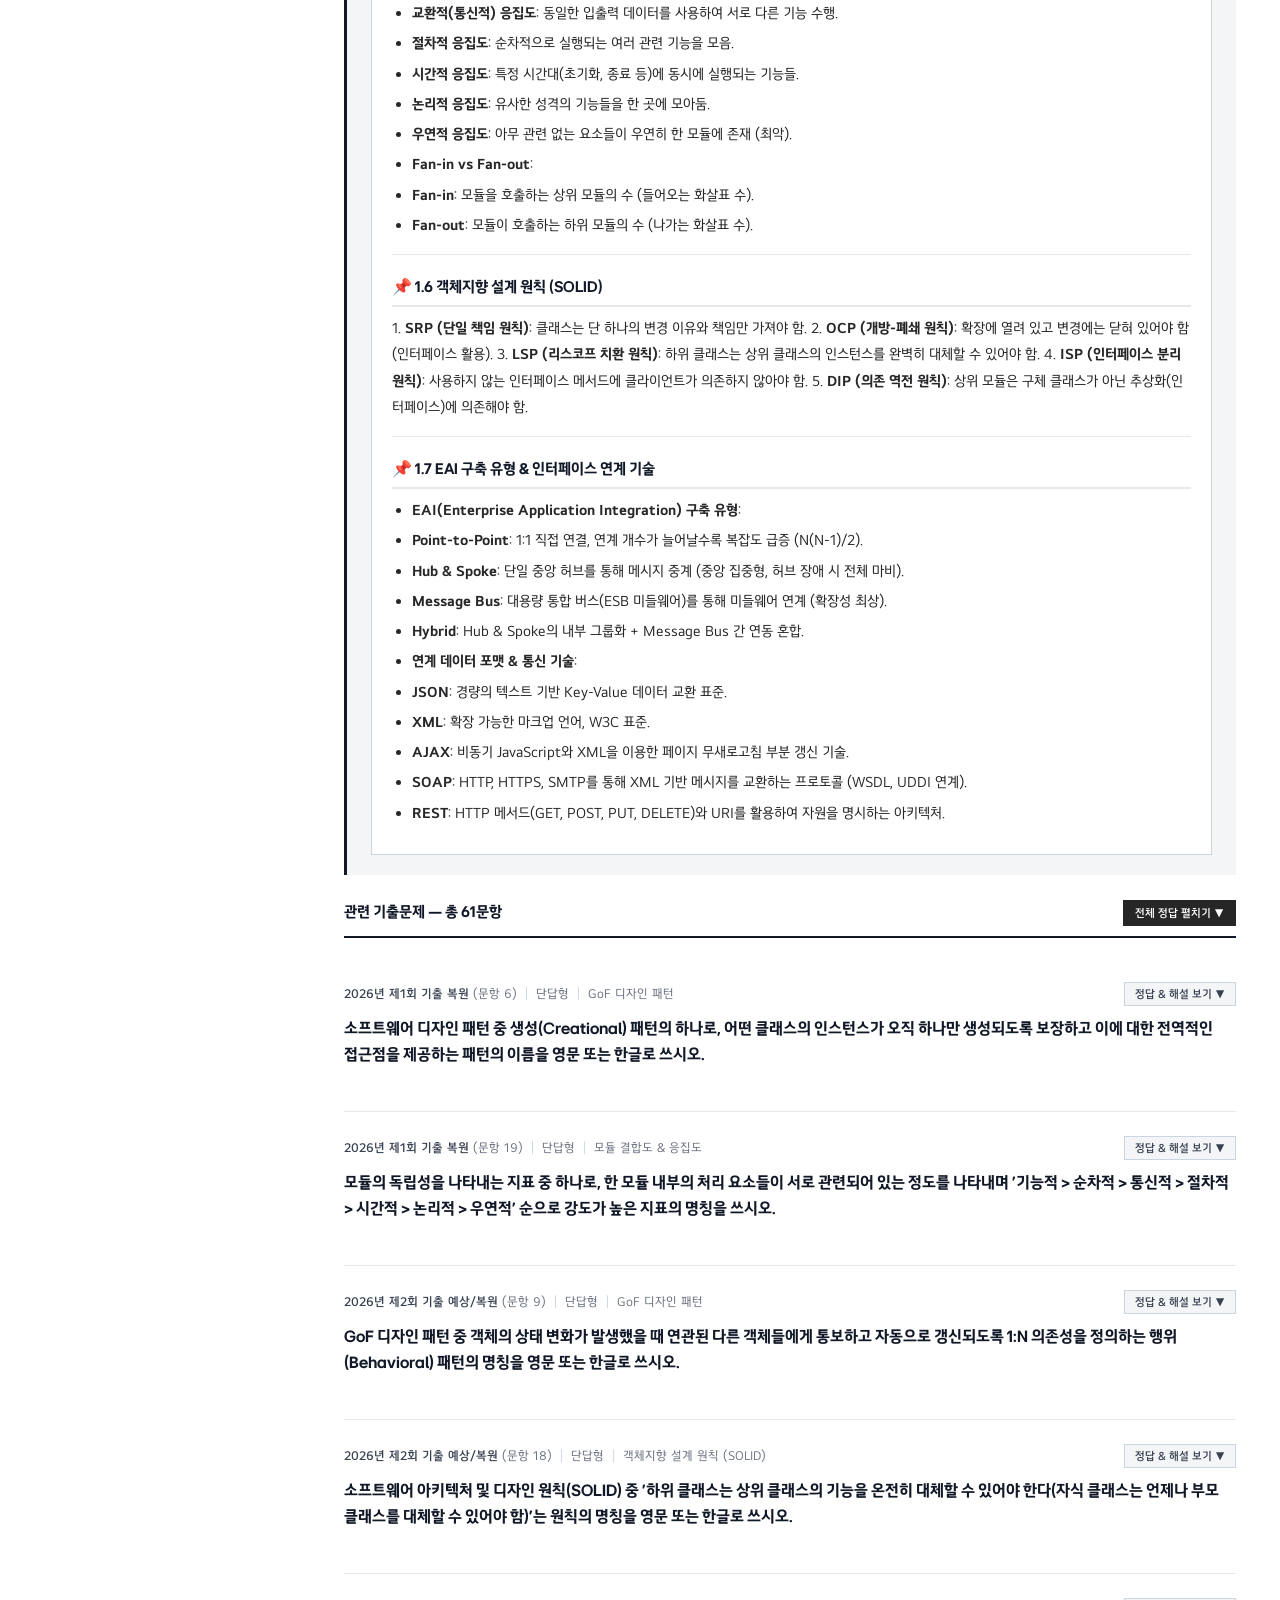
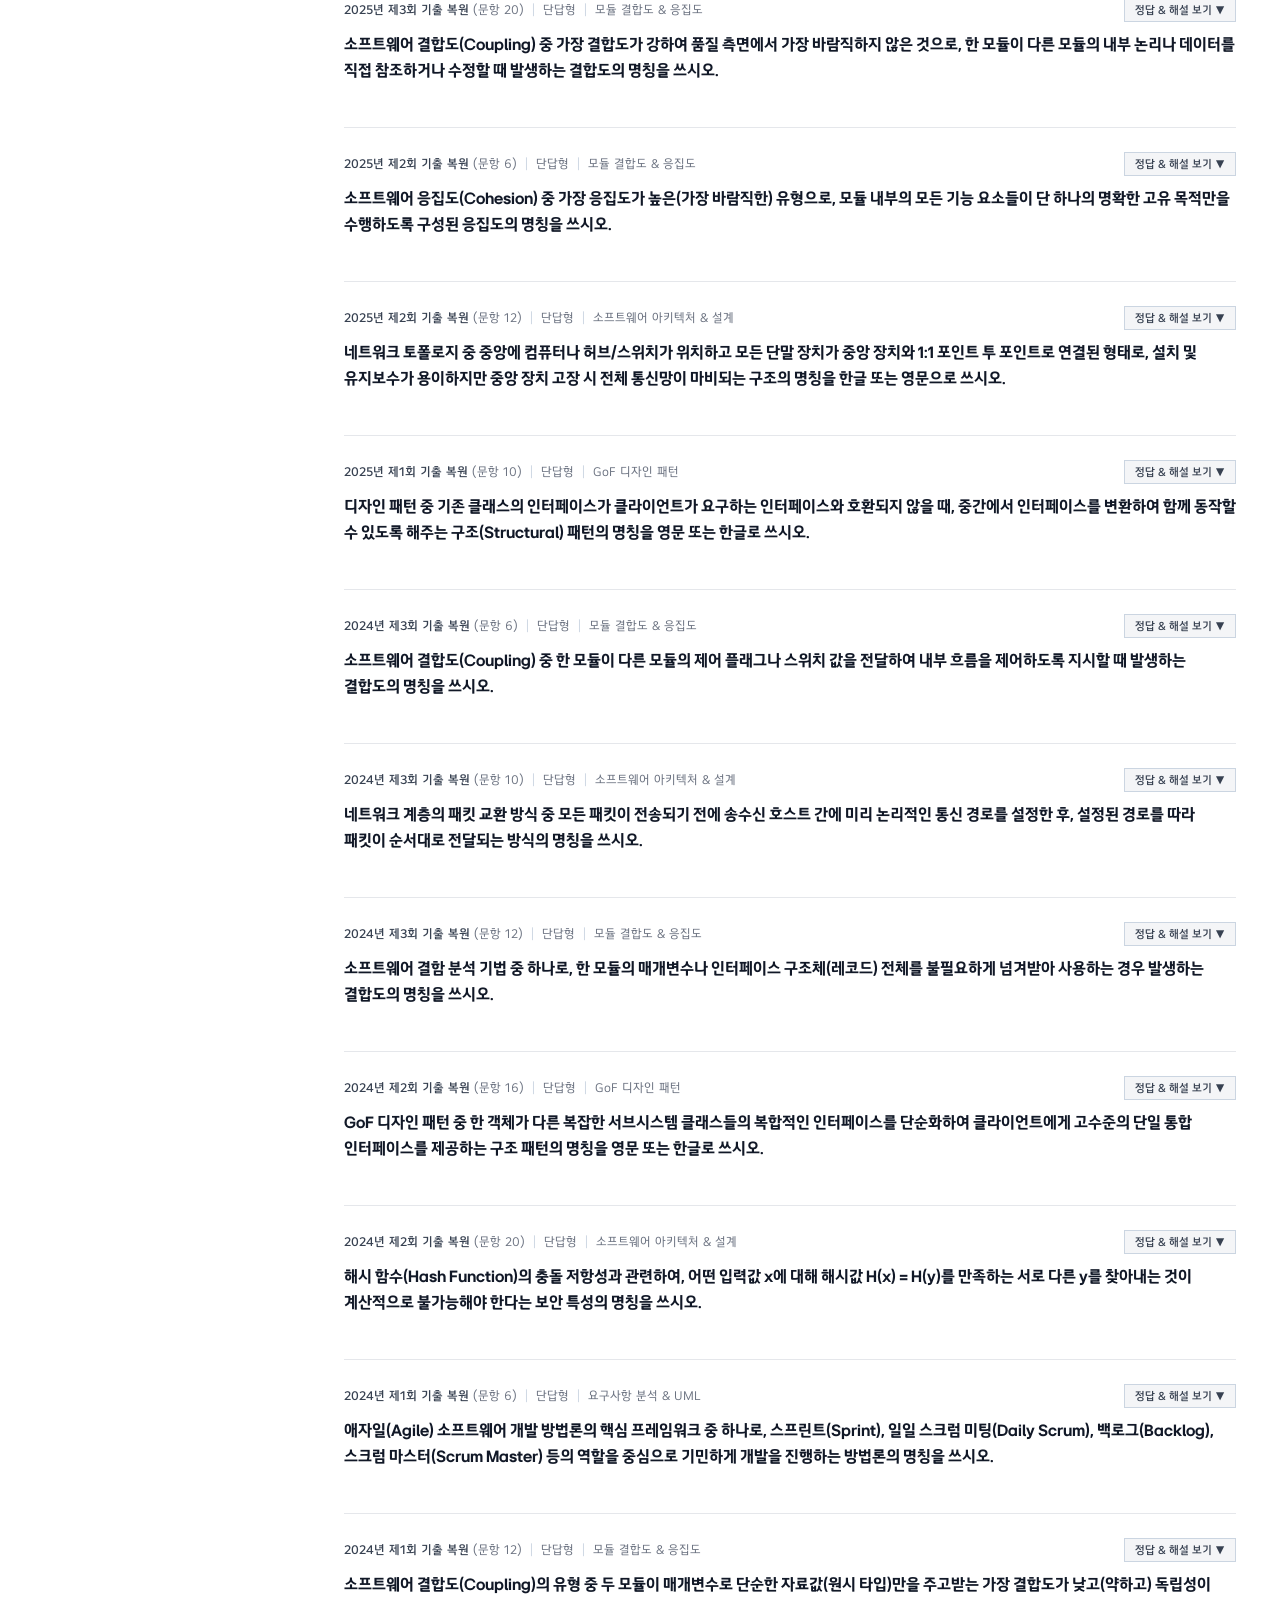
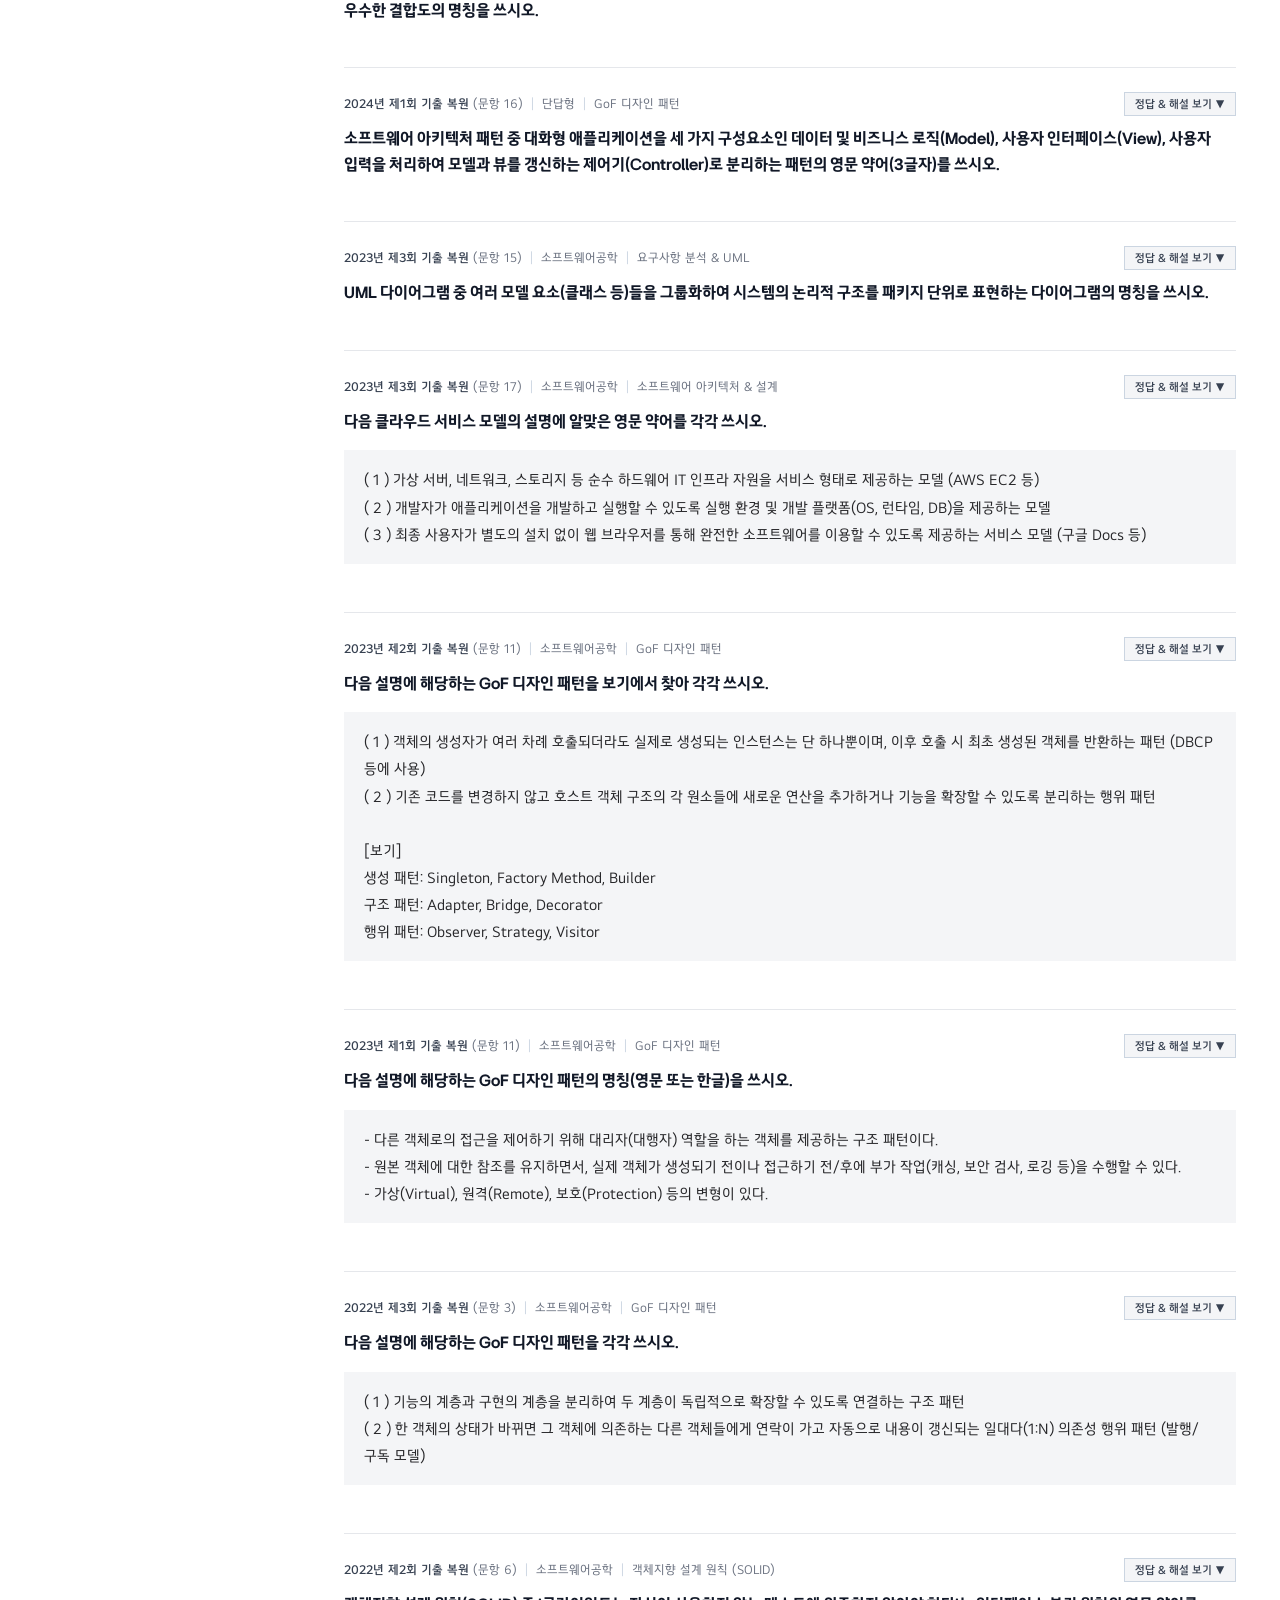
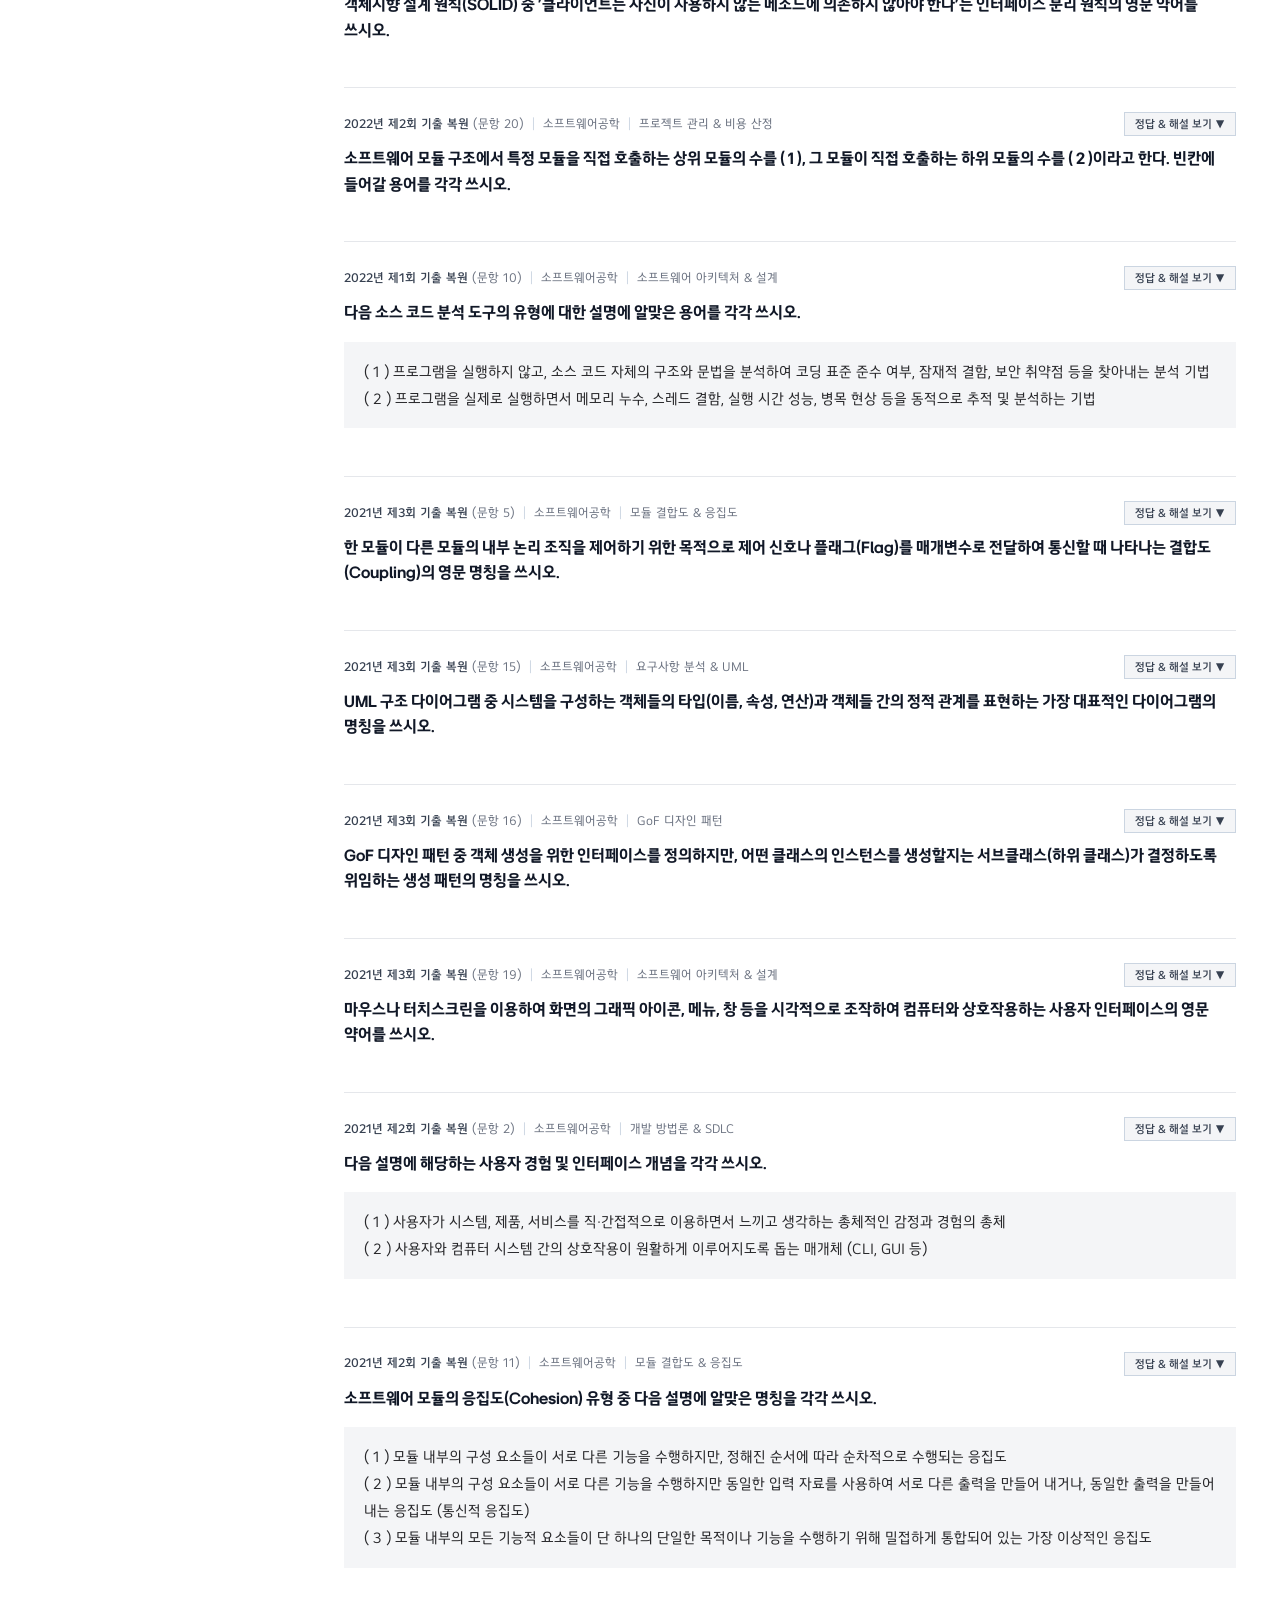
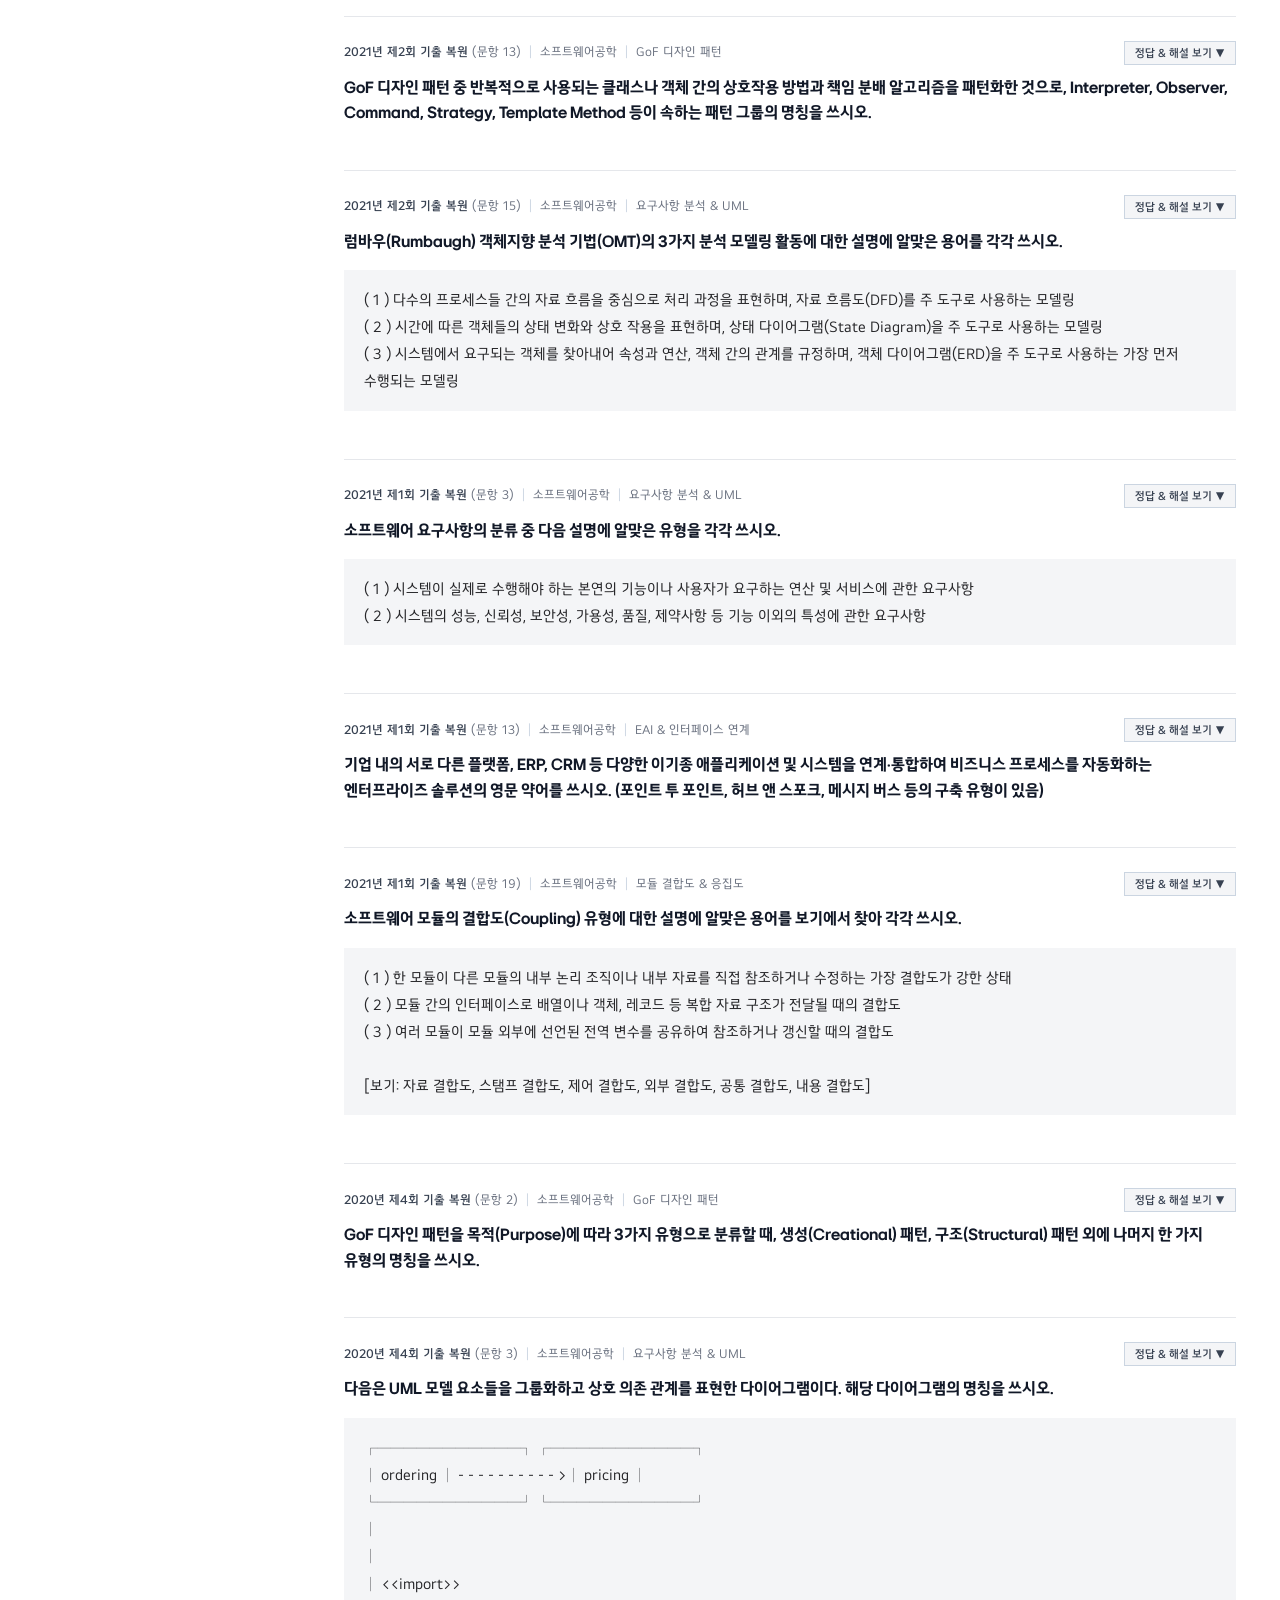
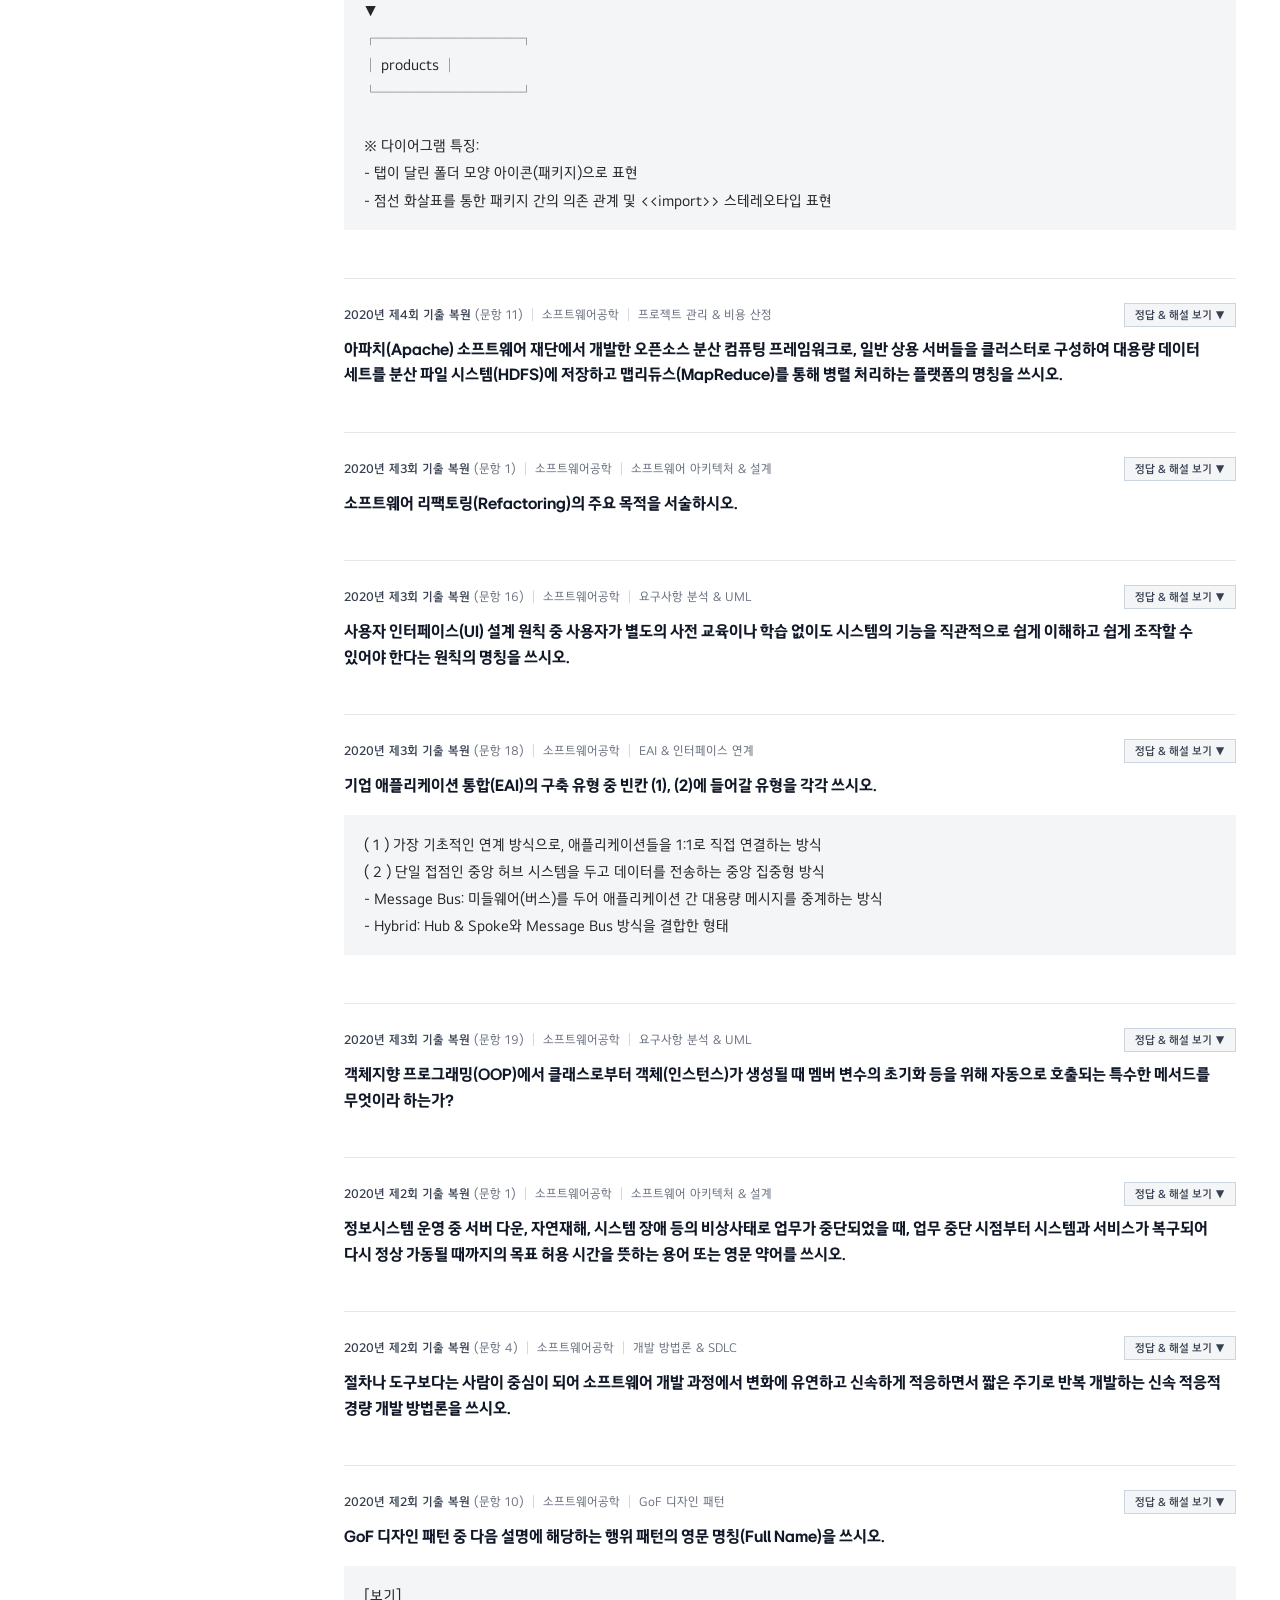
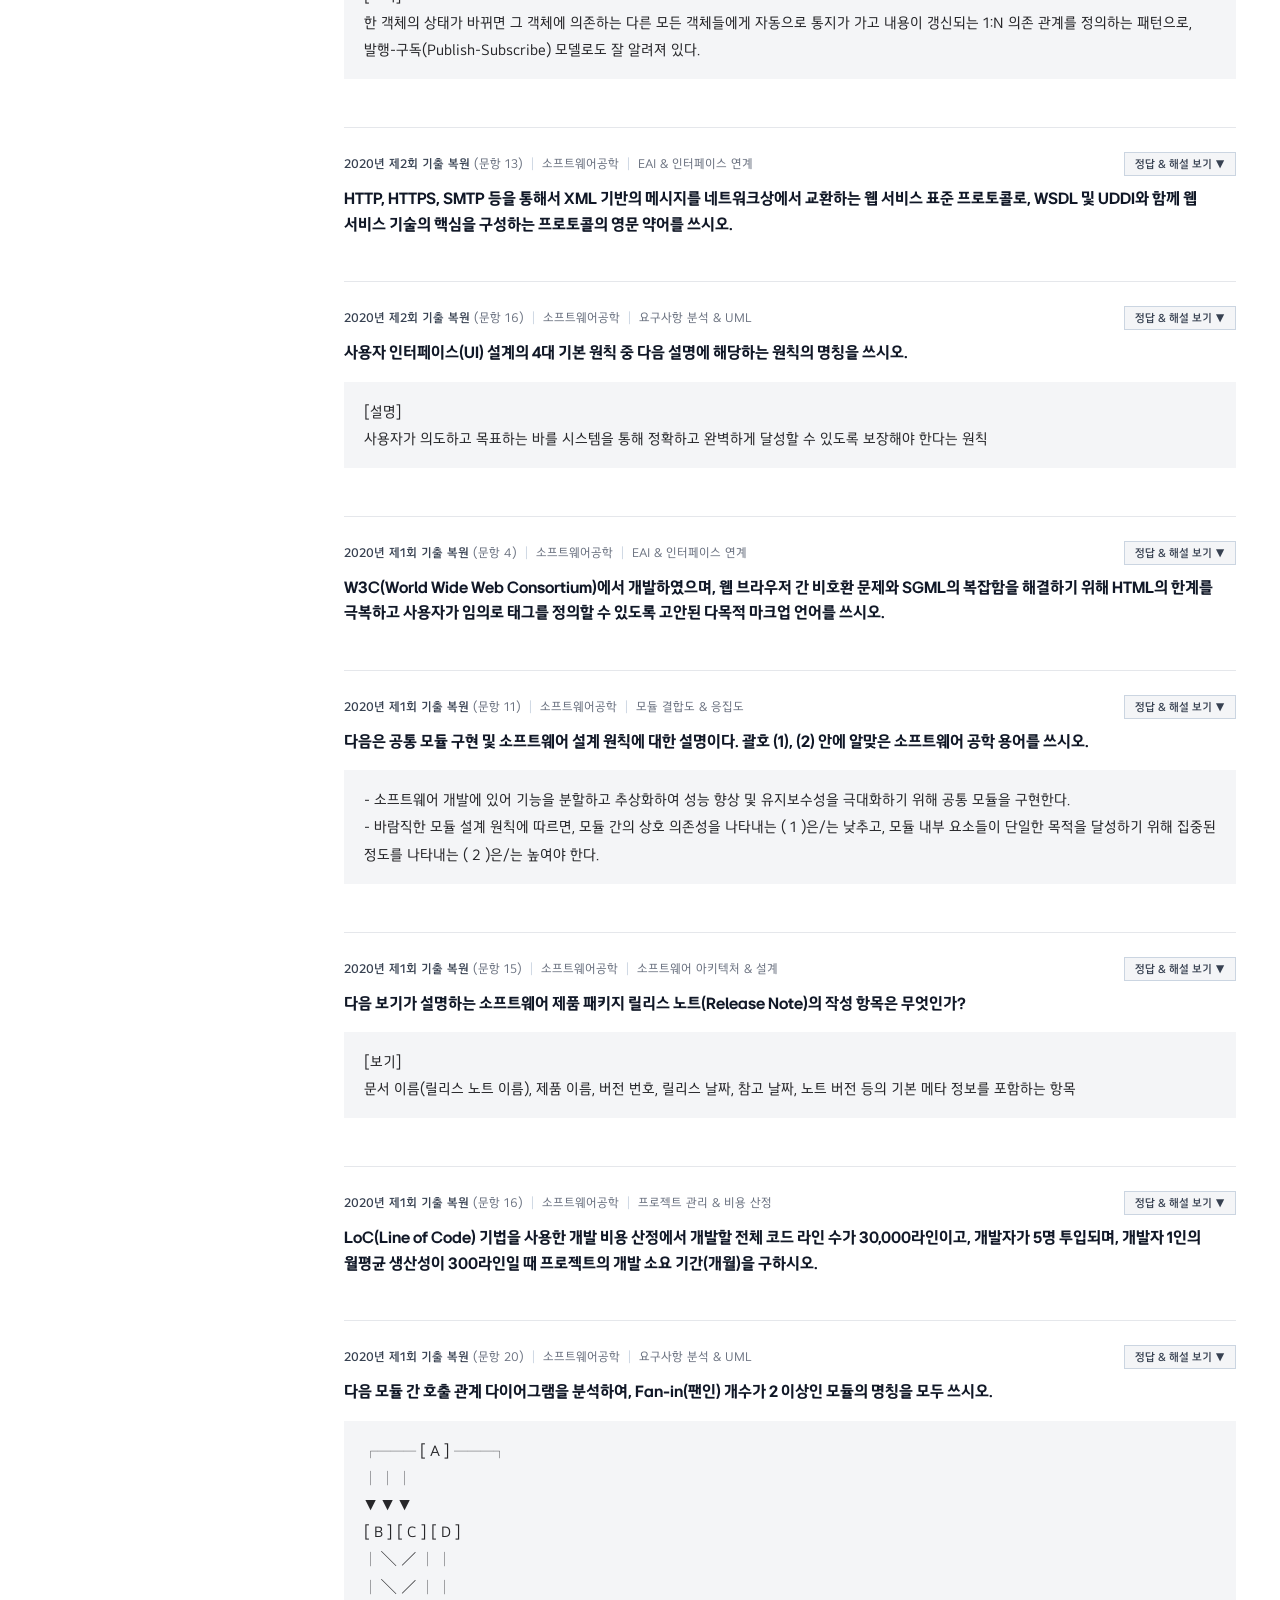
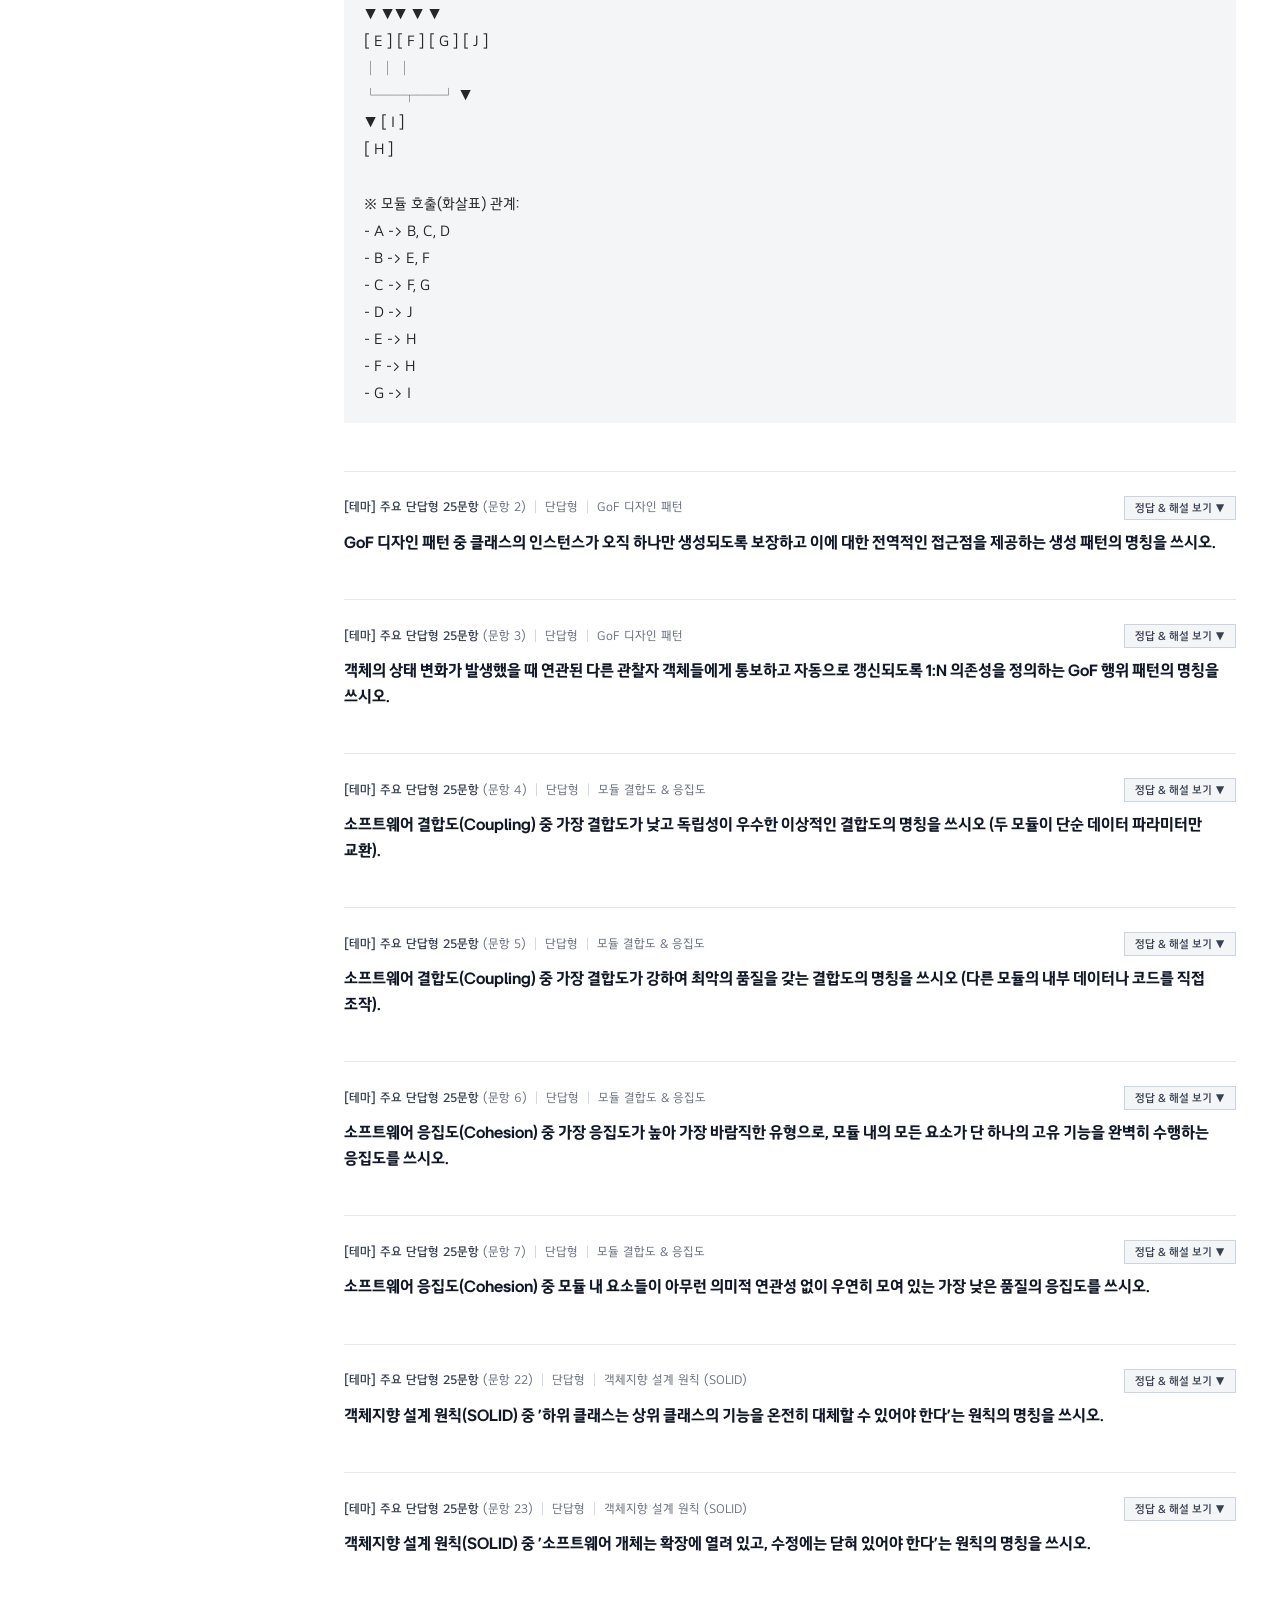
==== commit 2daa86bf: "Clean up dead code, remove print feature, and optimize styles and fonts" ====
--- a/study.html
+++ b/study.html
@@ -12,7 +12,7 @@
   <!-- Web Fonts -->
   <link rel="preconnect" href="https://fonts.googleapis.com">
   <link rel="preconnect" href="https://fonts.gstatic.com" crossorigin>
-  <link href="https://fonts.googleapis.com/css2?family=JetBrains+Mono:wght@400;500;700&family=Noto+Sans+KR:wght@400;500;600;700;800&display=swap" rel="stylesheet">
+  <link href="https://fonts.googleapis.com/css2?family=JetBrains+Mono:wght@400;500;700&display=swap" rel="stylesheet">
 
   <style>
     /* ==========================================================================
@@ -89,9 +89,10 @@
 
     body {
       font-family: var(--font-body);
+      font-size: 15px;
       background-color: var(--bg-page);
       color: var(--text-main);
-      line-height: 1.6;
+      line-height: 1.72;
       -webkit-font-smoothing: antialiased;
       overflow-x: hidden;
     }
@@ -548,10 +549,10 @@
     }
 
     .unit-hero-summary {
-      font-size: 14px;
+      font-size: 15px;
       color: #4b5563;
       margin-bottom: 12px;
-      line-height: 1.6;
+      line-height: 1.72;
     }
 
     .theory-drawer-toggle {
@@ -599,8 +600,8 @@
       background: #ffffff;
       border: 1px solid var(--border-color);
       border-radius: 0;
-      font-size: 14px;
-      line-height: 1.7;
+      font-size: 15px;
+      line-height: 1.75;
       color: #27272a;
     }
 
@@ -634,7 +635,7 @@
       width: 100%;
       border-collapse: collapse;
       margin: 12px 0;
-      font-size: 13px;
+      font-size: 13.5px;
       background: #ffffff;
     }
 
@@ -817,8 +818,8 @@
     }
 
     .q-passage-box {
-      font-size: 15px;
-      line-height: 1.8;
+      font-size: 15.5px;
+      line-height: 1.75;
       color: #27272a;
       margin-bottom: 20px;
       background-color: var(--tool-bg);
@@ -834,7 +835,7 @@
       border-collapse: collapse;
       margin: 10px 0;
       background: #ffffff;
-      font-size: 13px;
+      font-size: 13.5px;
     }
 
     .q-passage-box th, .q-passage-box td {
@@ -931,7 +932,7 @@
 
     .q-answer-card {
       margin-bottom: 10px;
-      font-size: 15px;
+      font-size: 15.5px;
     }
 
     .q-answer-card .exp-correct-label {
@@ -967,7 +968,8 @@
       background-color: #fef2f2;
       padding: 10px 14px;
       margin-bottom: 12px;
-      font-size: 13px;
+      font-size: 14px;
+      line-height: 1.65;
       color: #991b1b;
       border-radius: 0;
       border: none;
@@ -1018,8 +1020,8 @@
     }
 
     .q-exp-text {
-      font-size: 14px;
-      line-height: 1.7;
+      font-size: 15px;
+      line-height: 1.75;
       color: #374151;
       white-space: pre-wrap;
     }
@@ -1092,123 +1094,6 @@
         padding: 20px 16px;
       }
     }
-
-    /* ==========================================================================
-       Print Optimization Stylesheet (@media print)
-       ========================================================================== */
-    @media print {
-      body {
-        background: #ffffff !important;
-        color: #000000 !important;
-        font-size: 11pt !important;
-      }
-
-      .study-header,
-      .sidebar,
-      .btn-toggle-answer,
-      .btn-toggle-all-answers,
-      .theory-drawer-toggle,
-      .search-wrapper,
-      .header-right {
-        display: none !important;
-      }
-
-      .app-layout {
-        display: block !important;
-      }
-
-      .main-content {
-        max-width: 100% !important;
-        padding: 0 !important;
-        margin: 0 !important;
-      }
-
-      .unit-hero-card {
-        border: 2px solid #000000 !important;
-        box-shadow: none !important;
-        page-break-after: always;
-        break-after: page;
-        margin-bottom: 20px !important;
-      }
-
-      .theory-drawer-wrapper {
-        display: block !important;
-        opacity: 1 !important;
-        margin-top: 16px !important;
-      }
-
-      .theory-body-container {
-        display: block !important;
-        background: #ffffff !important;
-        border: 1px solid #666666 !important;
-      }
-
-      .question-card {
-        border: none !important;
-        border-bottom: 1px solid #444444 !important;
-        box-shadow: none !important;
-        page-break-inside: avoid !important;
-        break-inside: avoid !important;
-        margin-bottom: 20px !important;
-        padding: 16px 0 !important;
-      }
-
-      .q-solution-drawer {
-        display: block !important;
-      }
-
-      .q-code-container {
-        background: #ffffff !important;
-        border: 1px solid #000000 !important;
-      }
-
-      .q-code-header {
-        background: #f0f0f0 !important;
-        color: #000000 !important;
-        border-bottom: 1px solid #000000 !important;
-      }
-
-      .q-code-block {
-        color: #000000 !important;
-      }
-
-      .q-code-block, .q-code-block * {
-        color: #000000 !important;
-        background: transparent !important;
-      }
-
-      .code-line:hover {
-        background: transparent !important;
-      }
-
-      .code-line-num {
-        color: #555555 !important;
-      }
-
-      .q-answer-card {
-        background: #f9f9f9 !important;
-        border: 1px solid #000000 !important;
-        color: #000000 !important;
-      }
-
-      .q-trap-box {
-        background: #f9f9f9 !important;
-        border-left: 4px solid #000000 !important;
-        color: #000000 !important;
-      }
-
-      .q-trace-box {
-        background: #ffffff !important;
-        border: 1px solid #000000 !important;
-      }
-
-      .theory-body-container .formula-card,
-      .theory-body-container blockquote.theory-quote {
-        background: #f9f9f9 !important;
-        border-left: 4px solid #000000 !important;
-        color: #000000 !important;
-      }
-    }
   </style>
 </head>
 <body>
@@ -1239,10 +1124,6 @@
 
       <button class="btn-action-tool" id="btnGlobalAnswerToggle" onclick="toggleAllAnswers()">
         👁️ 정답 전체 펼치기
-      </button>
-
-      <button class="btn-action-tool" onclick="window.print()" title="A4 책자 형태로 인쇄하거나 PDF로 저장합니다.">
-        🖨️ 인쇄 / PDF
       </button>
 
       <a href="index.html" class="btn-action-tool btn-action-cbt" title="CBT 시험 모드로 이동">
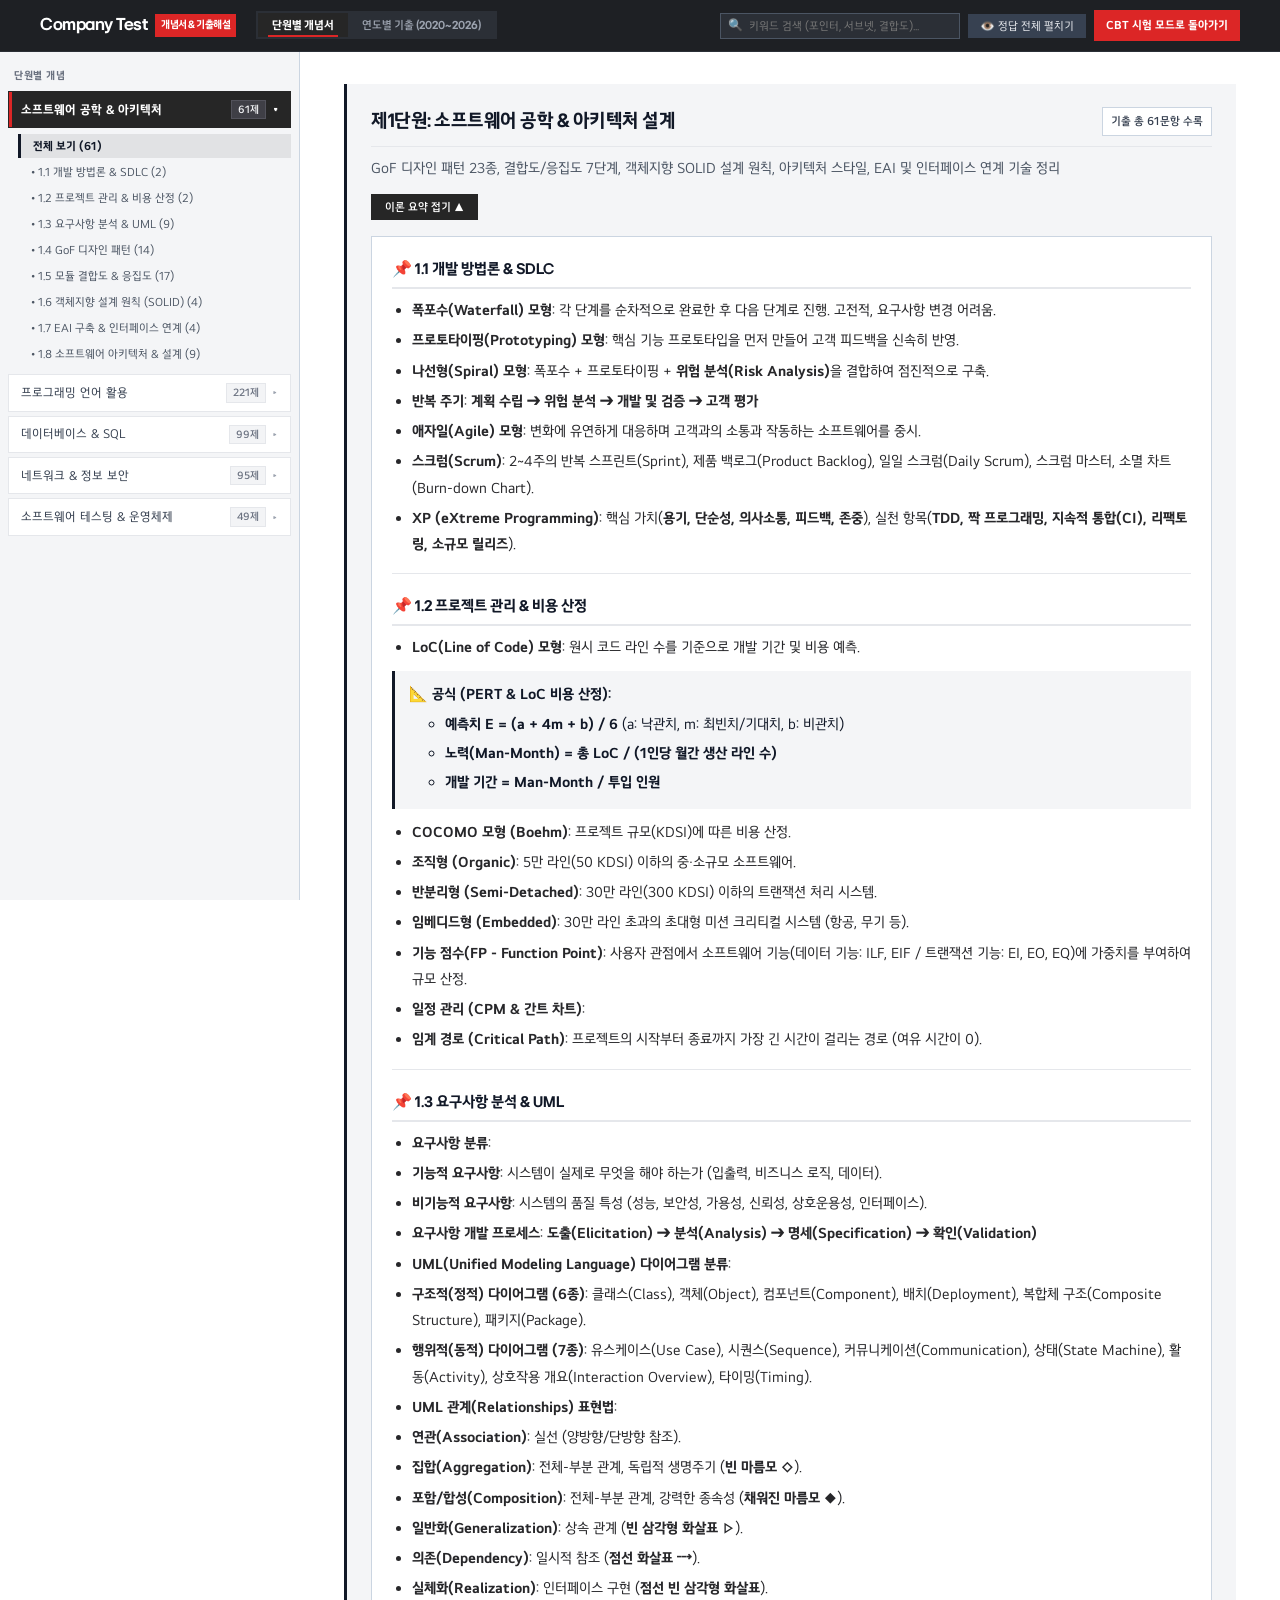
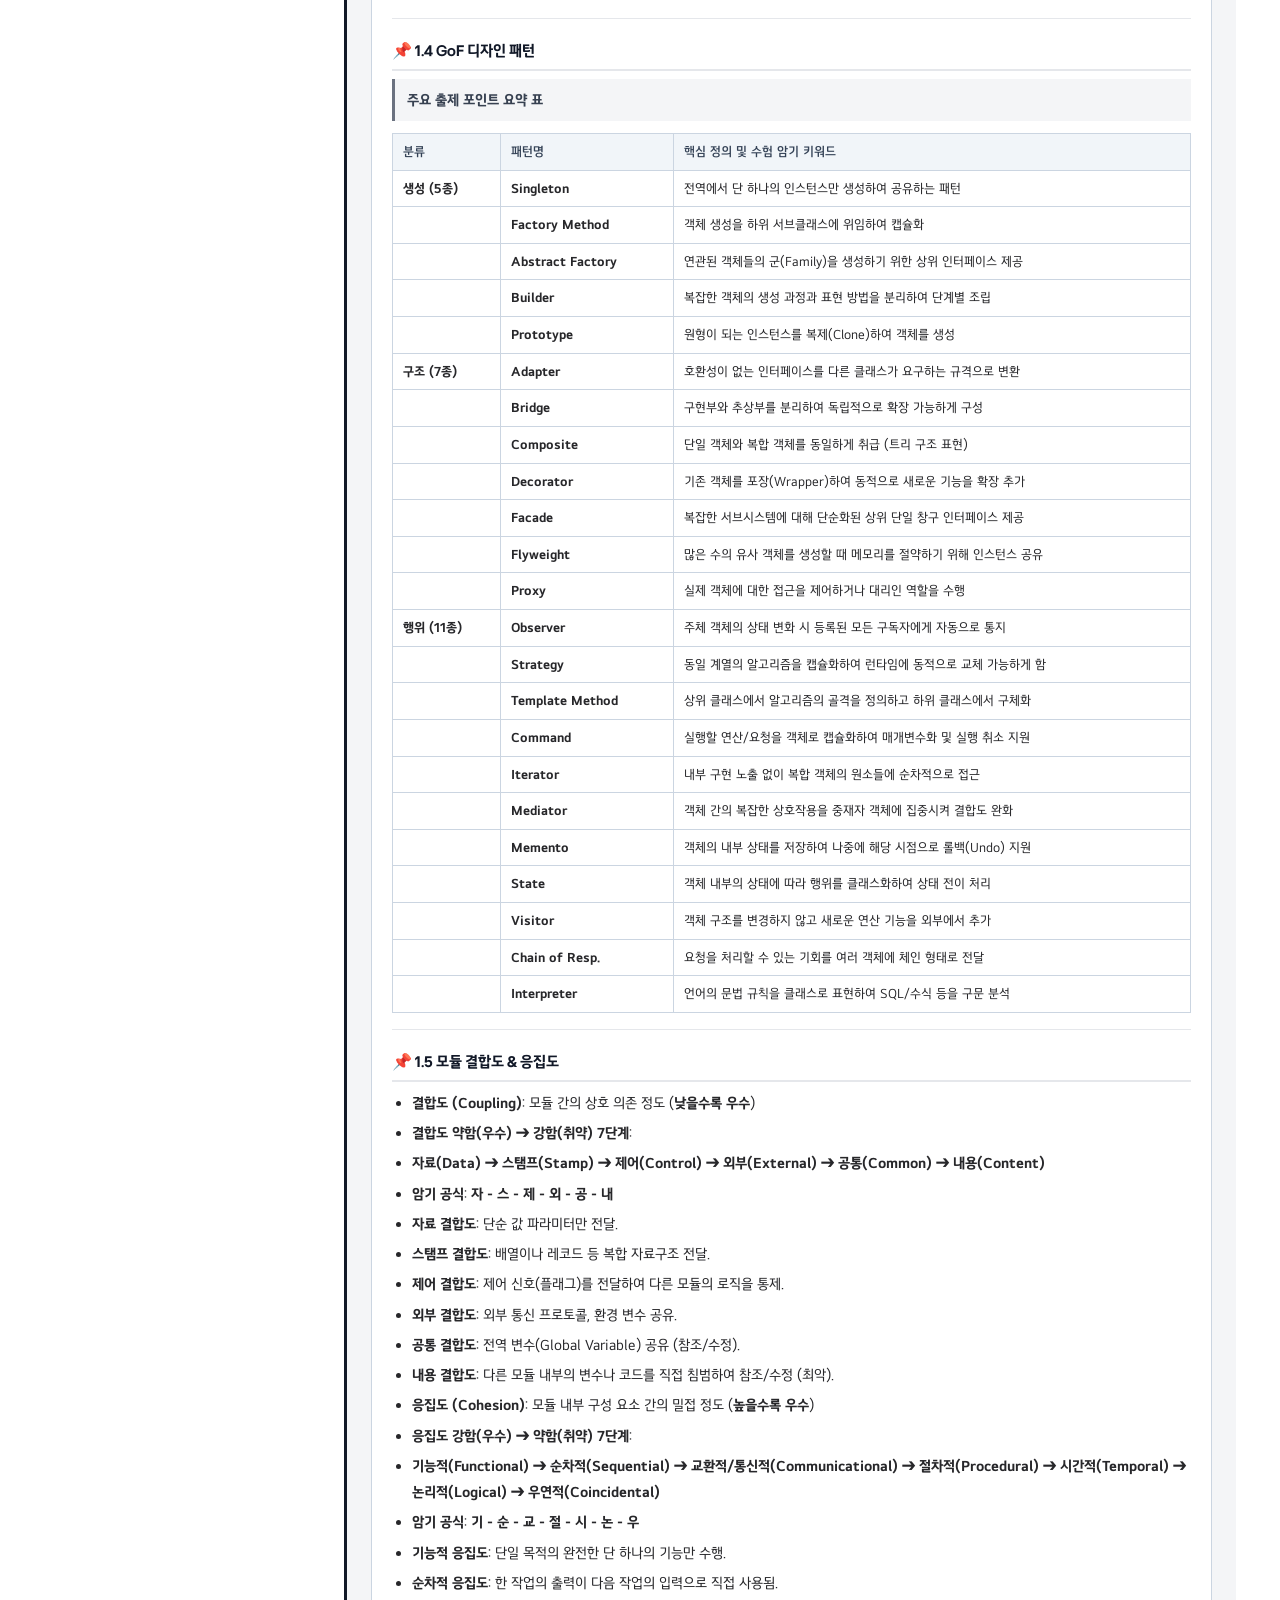
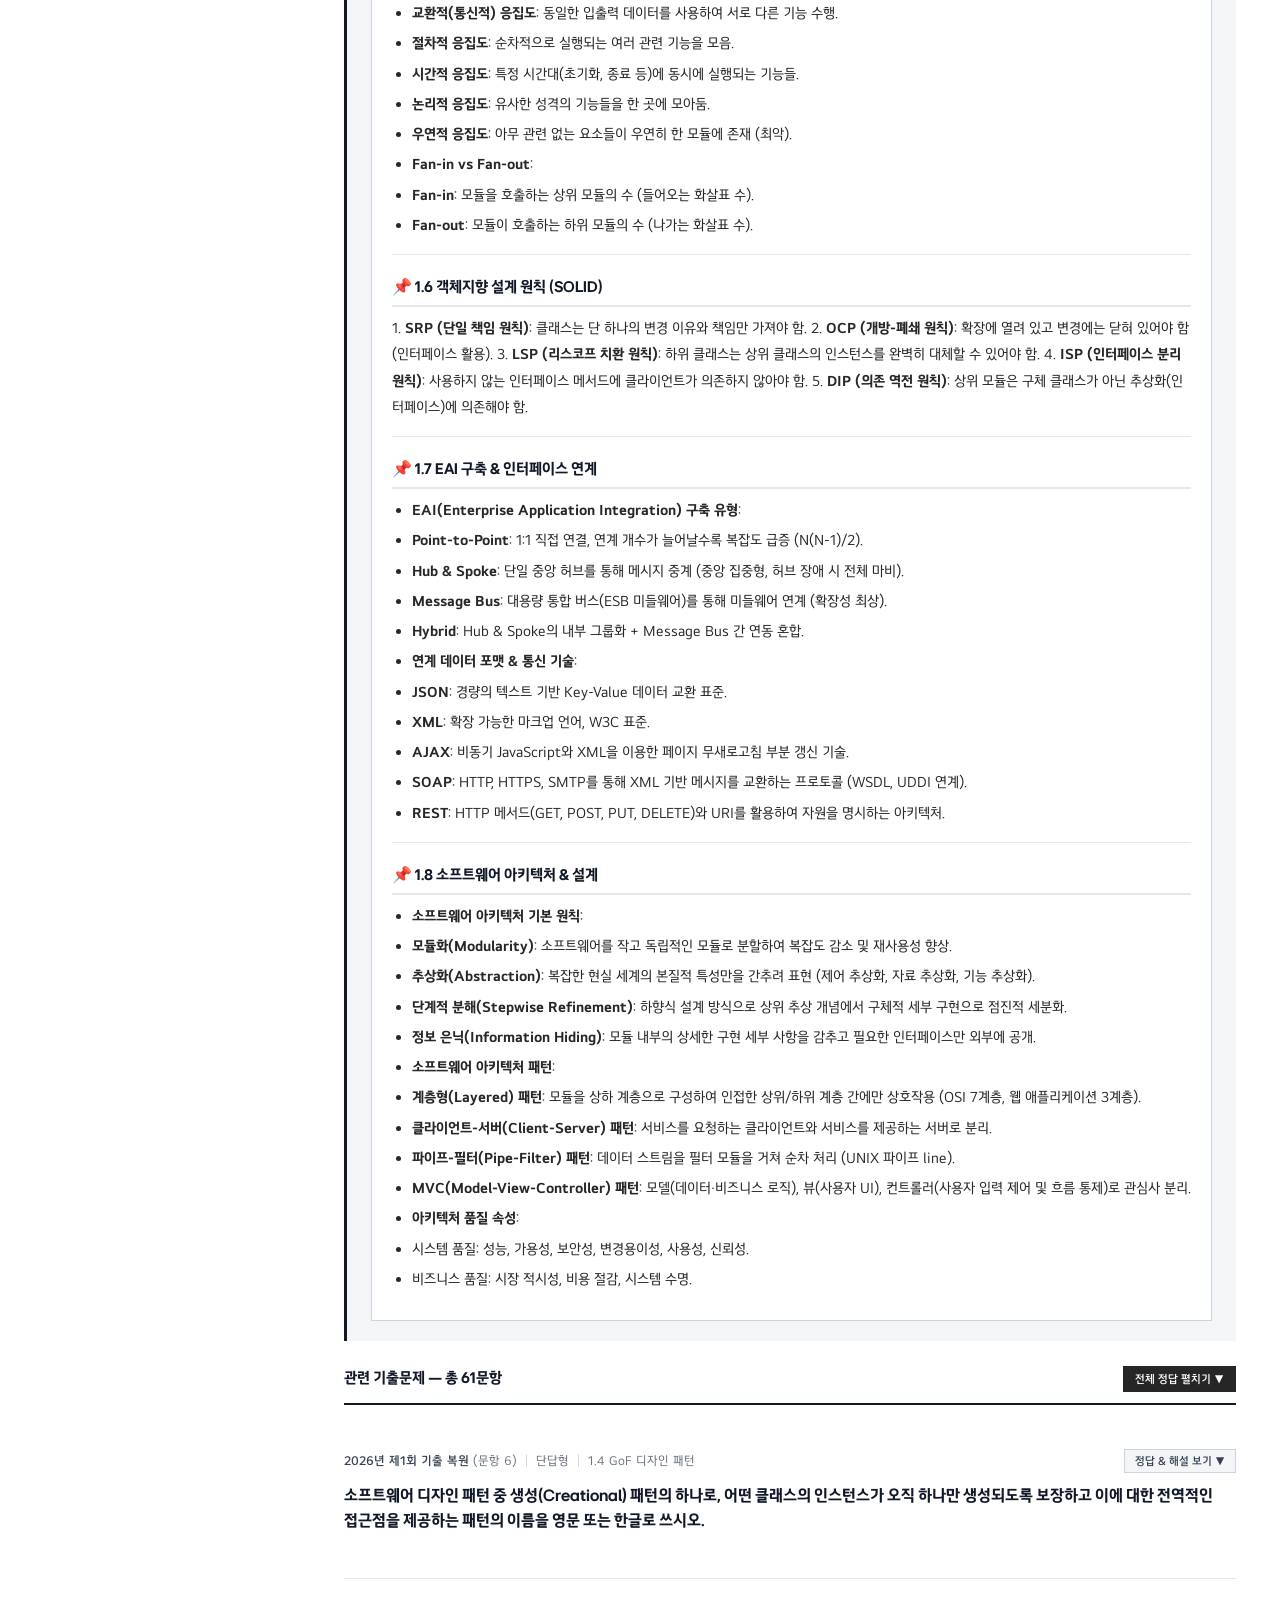
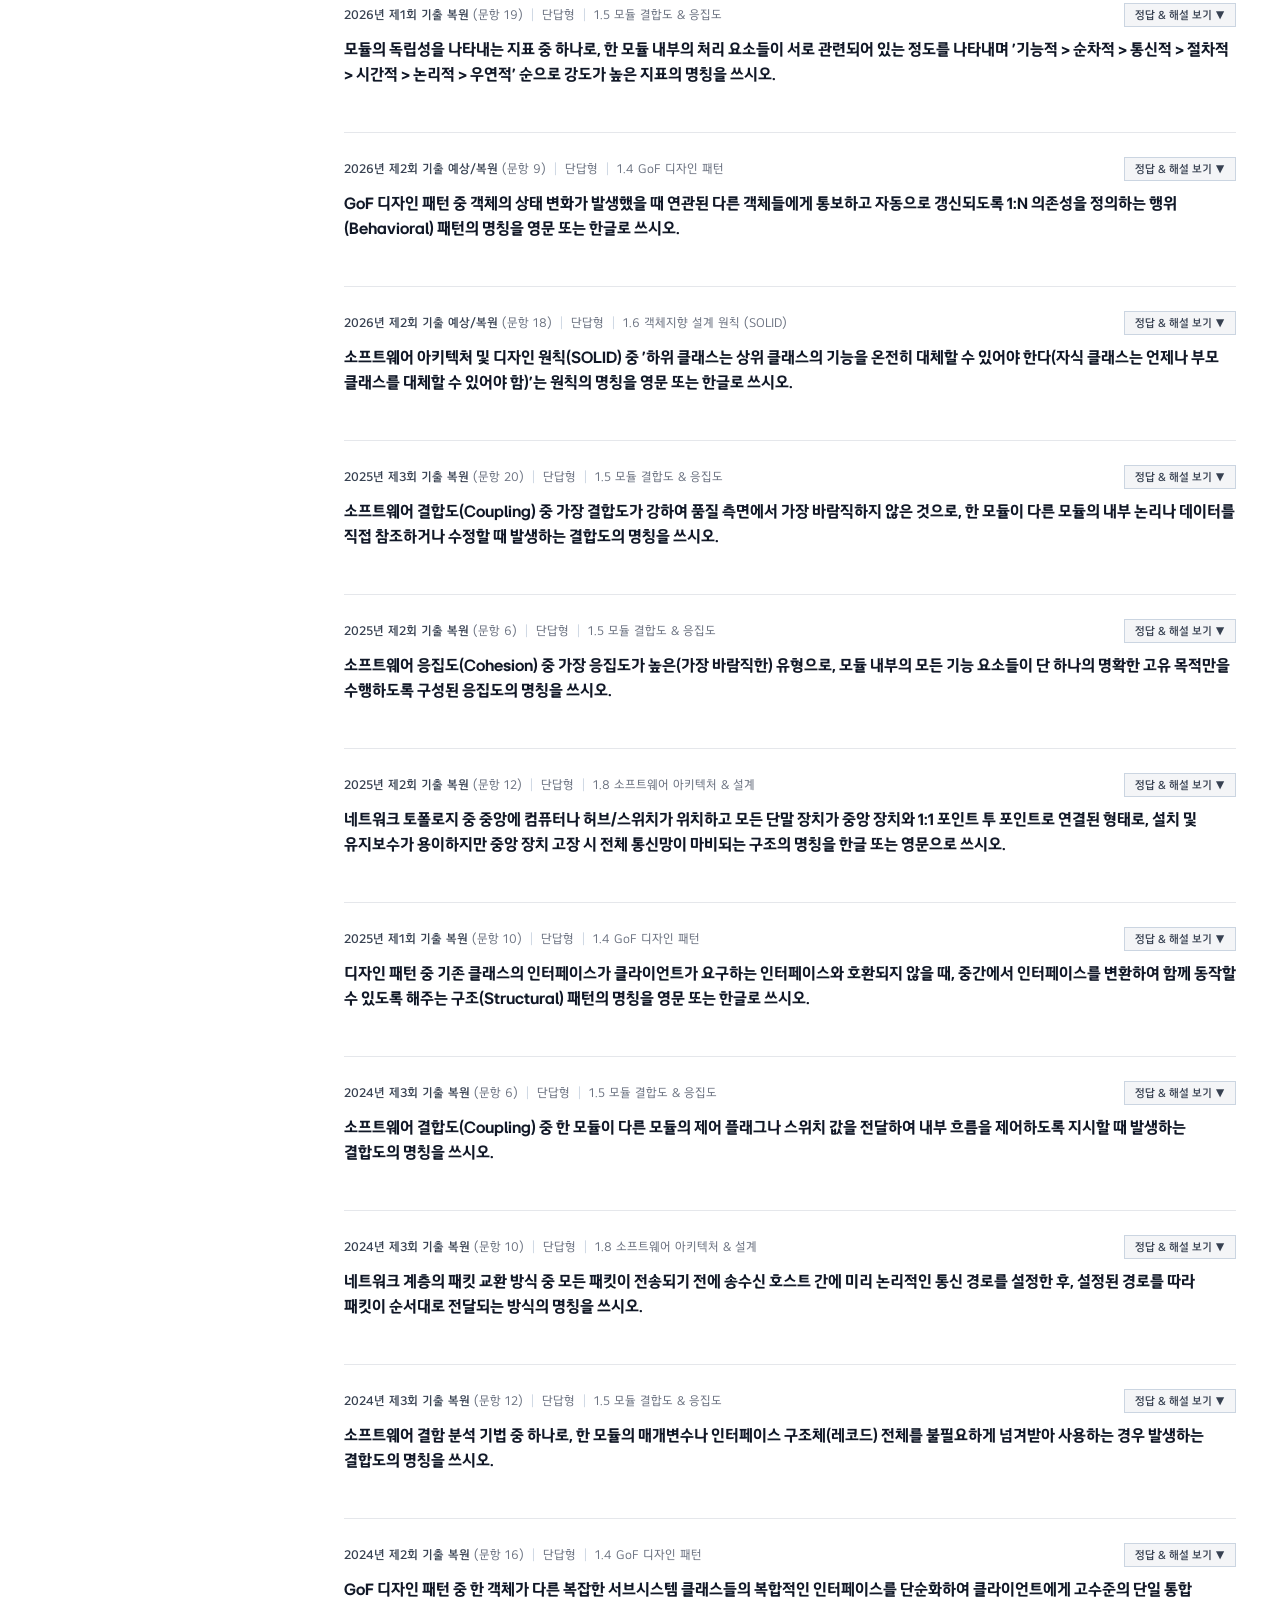
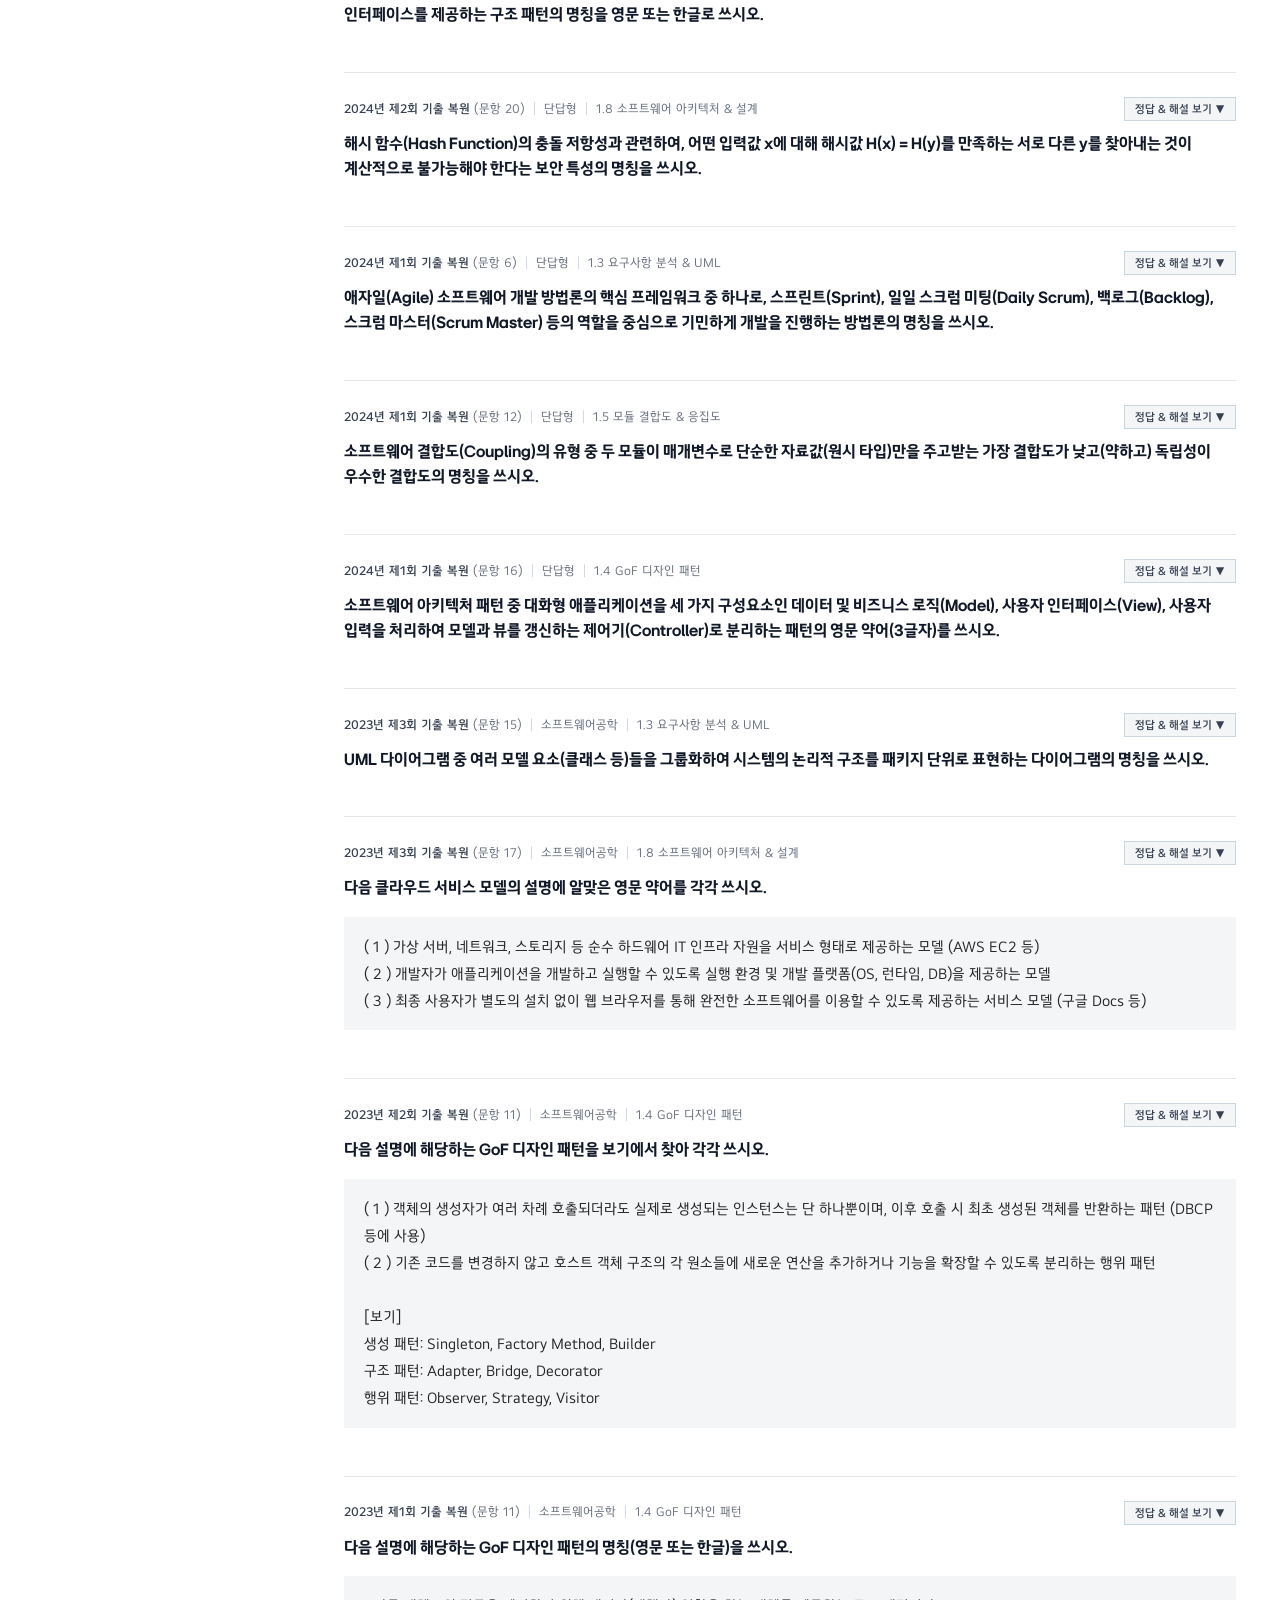
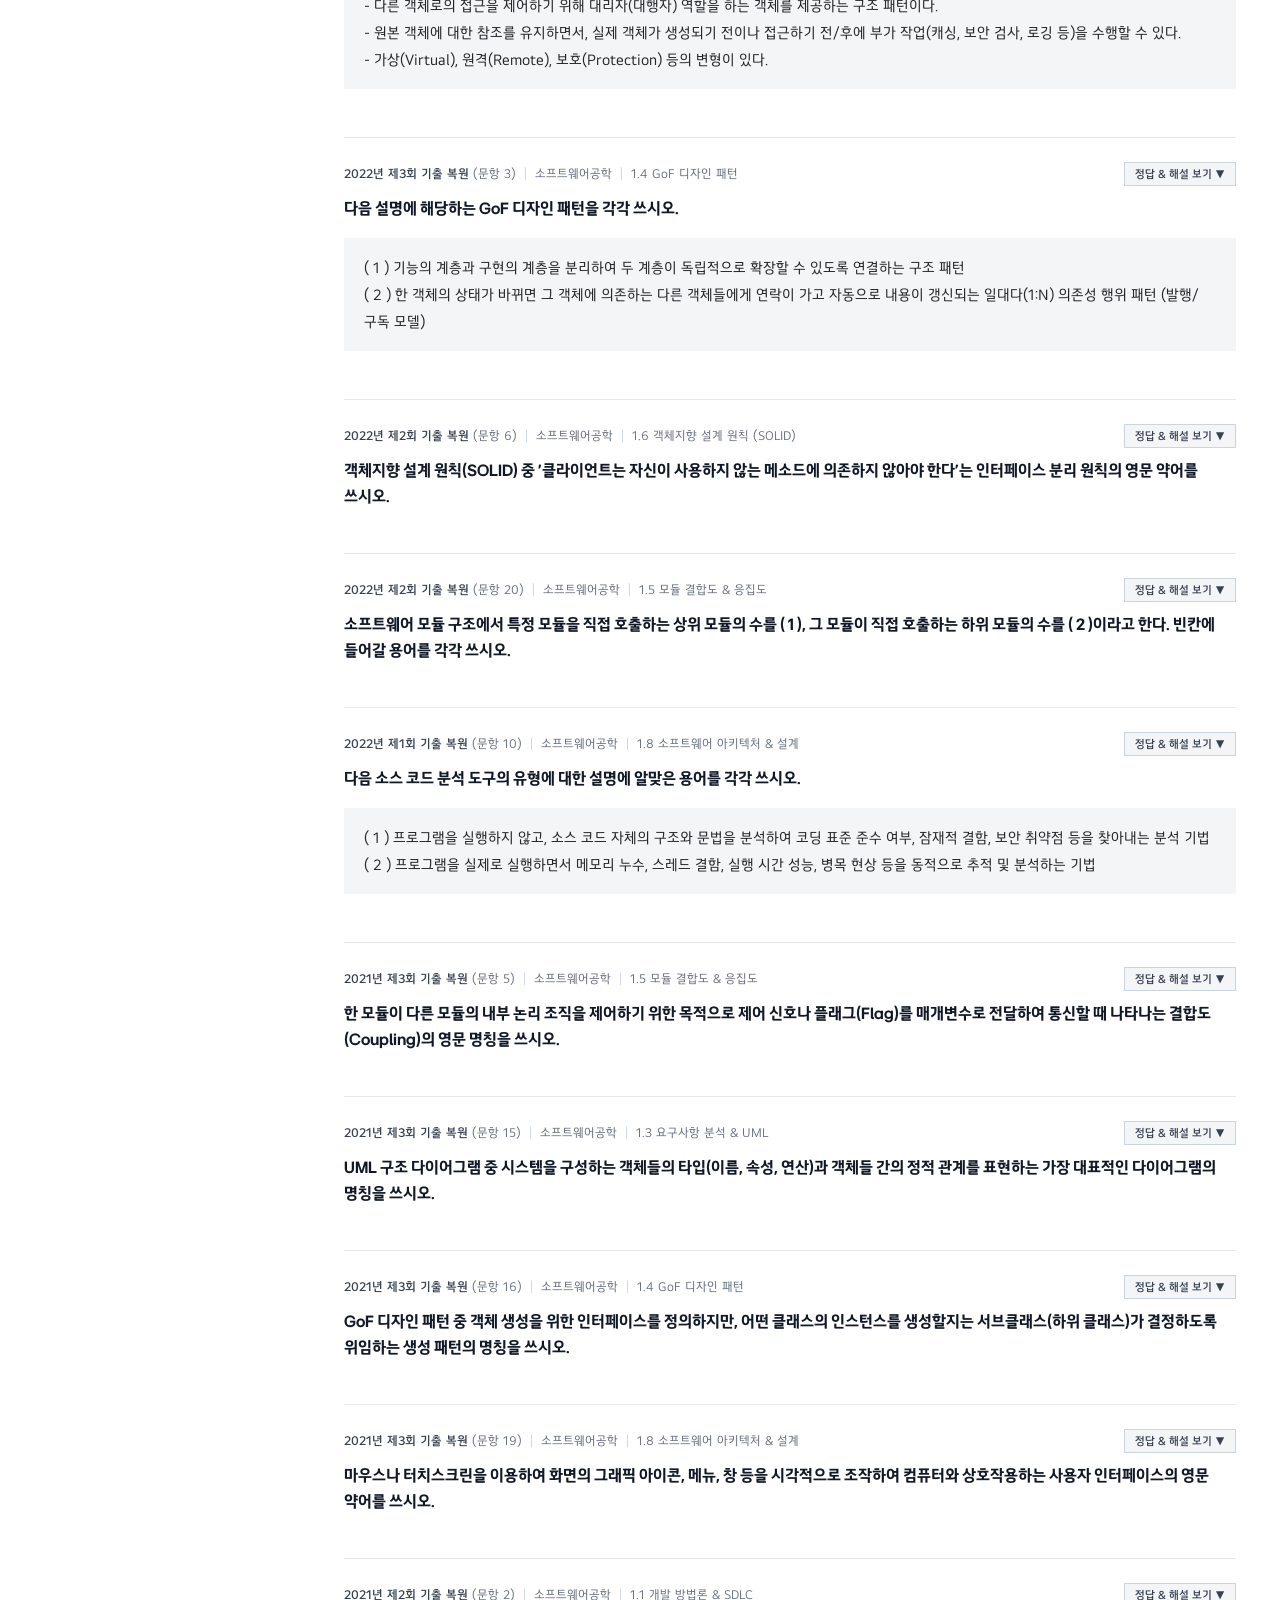
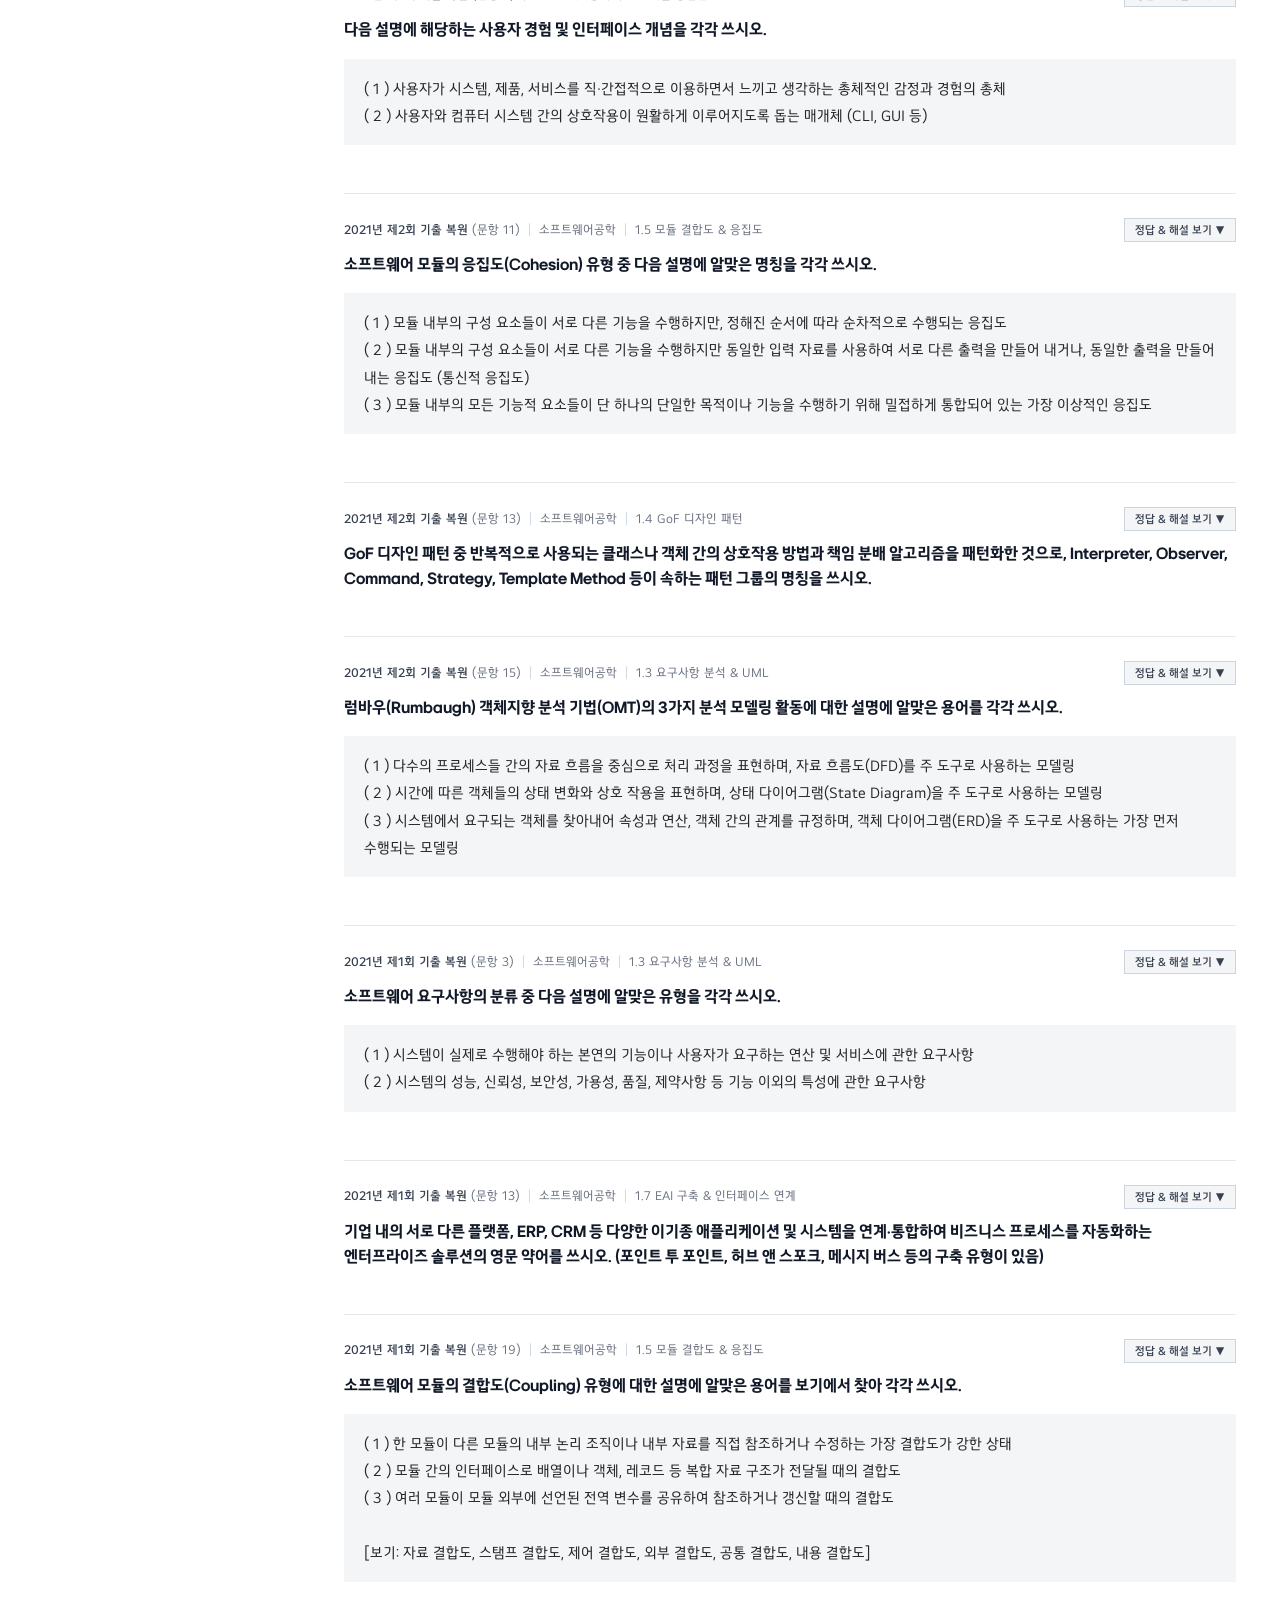
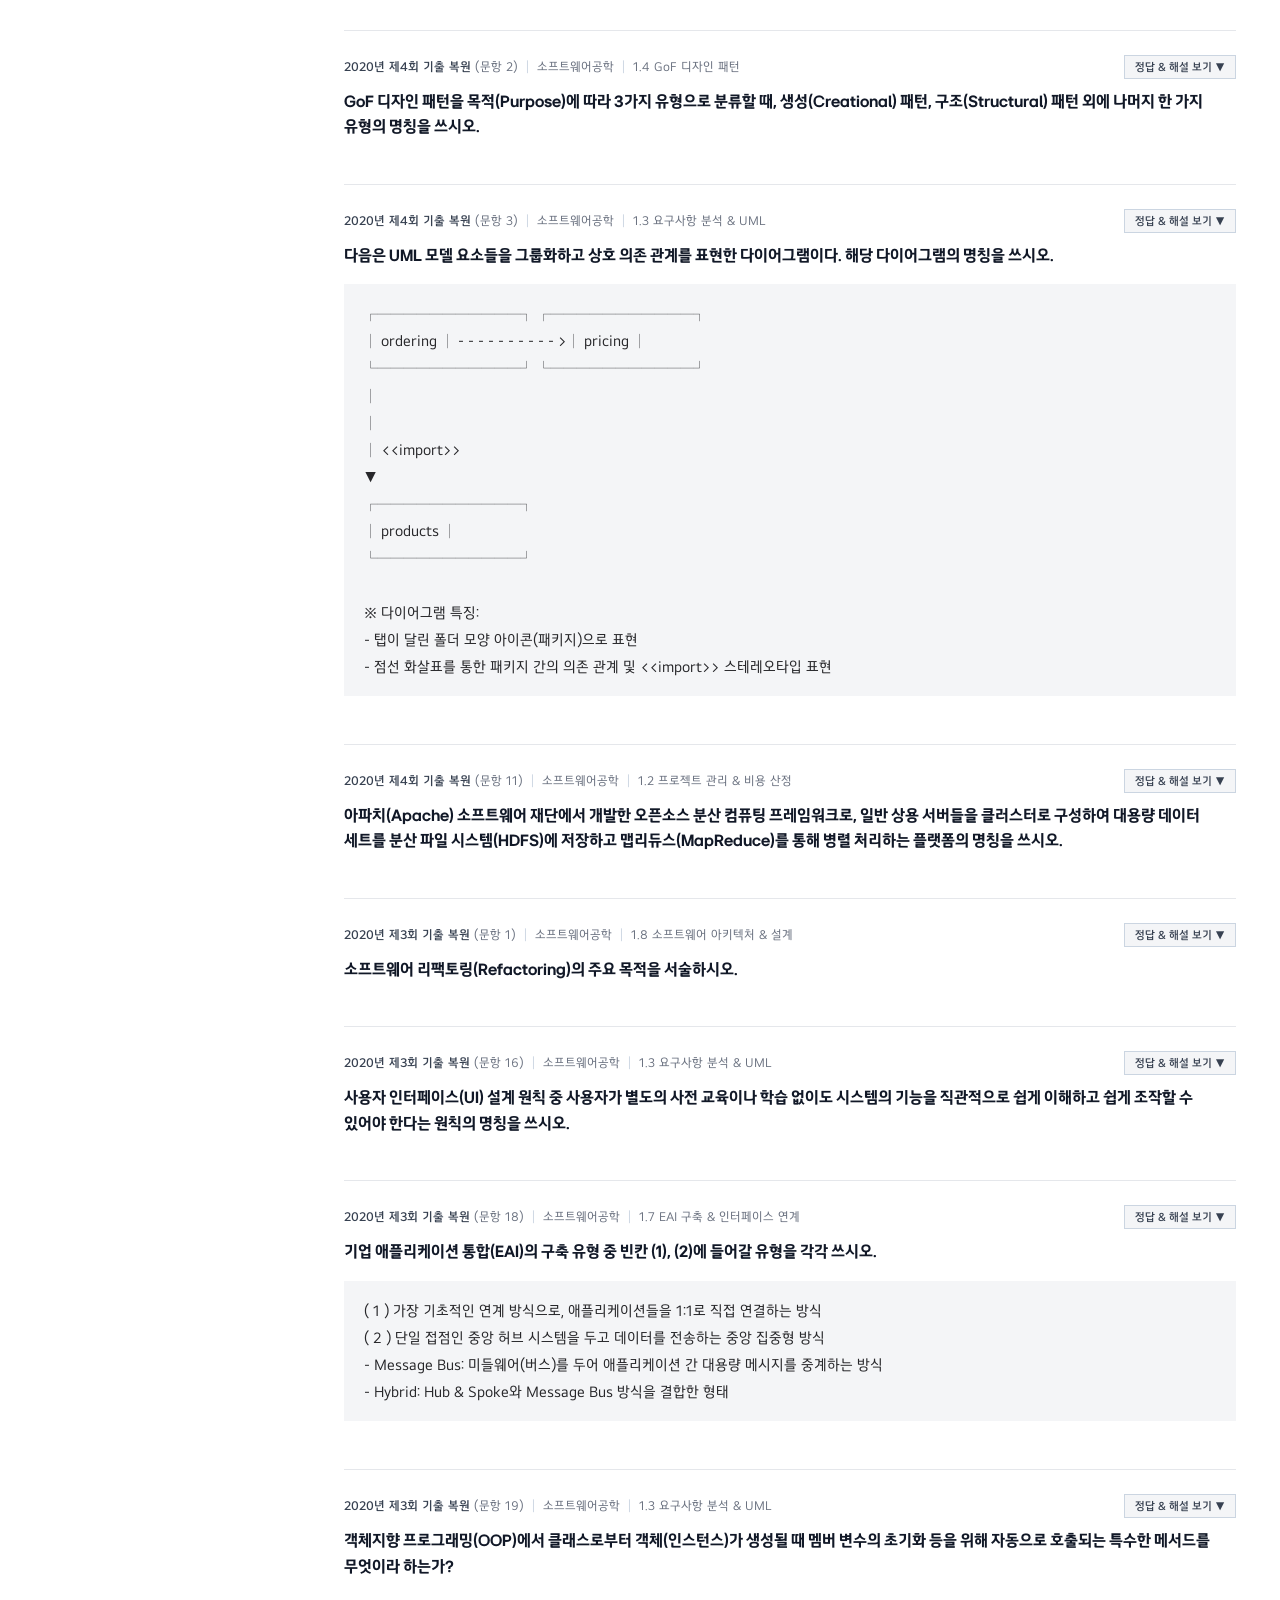
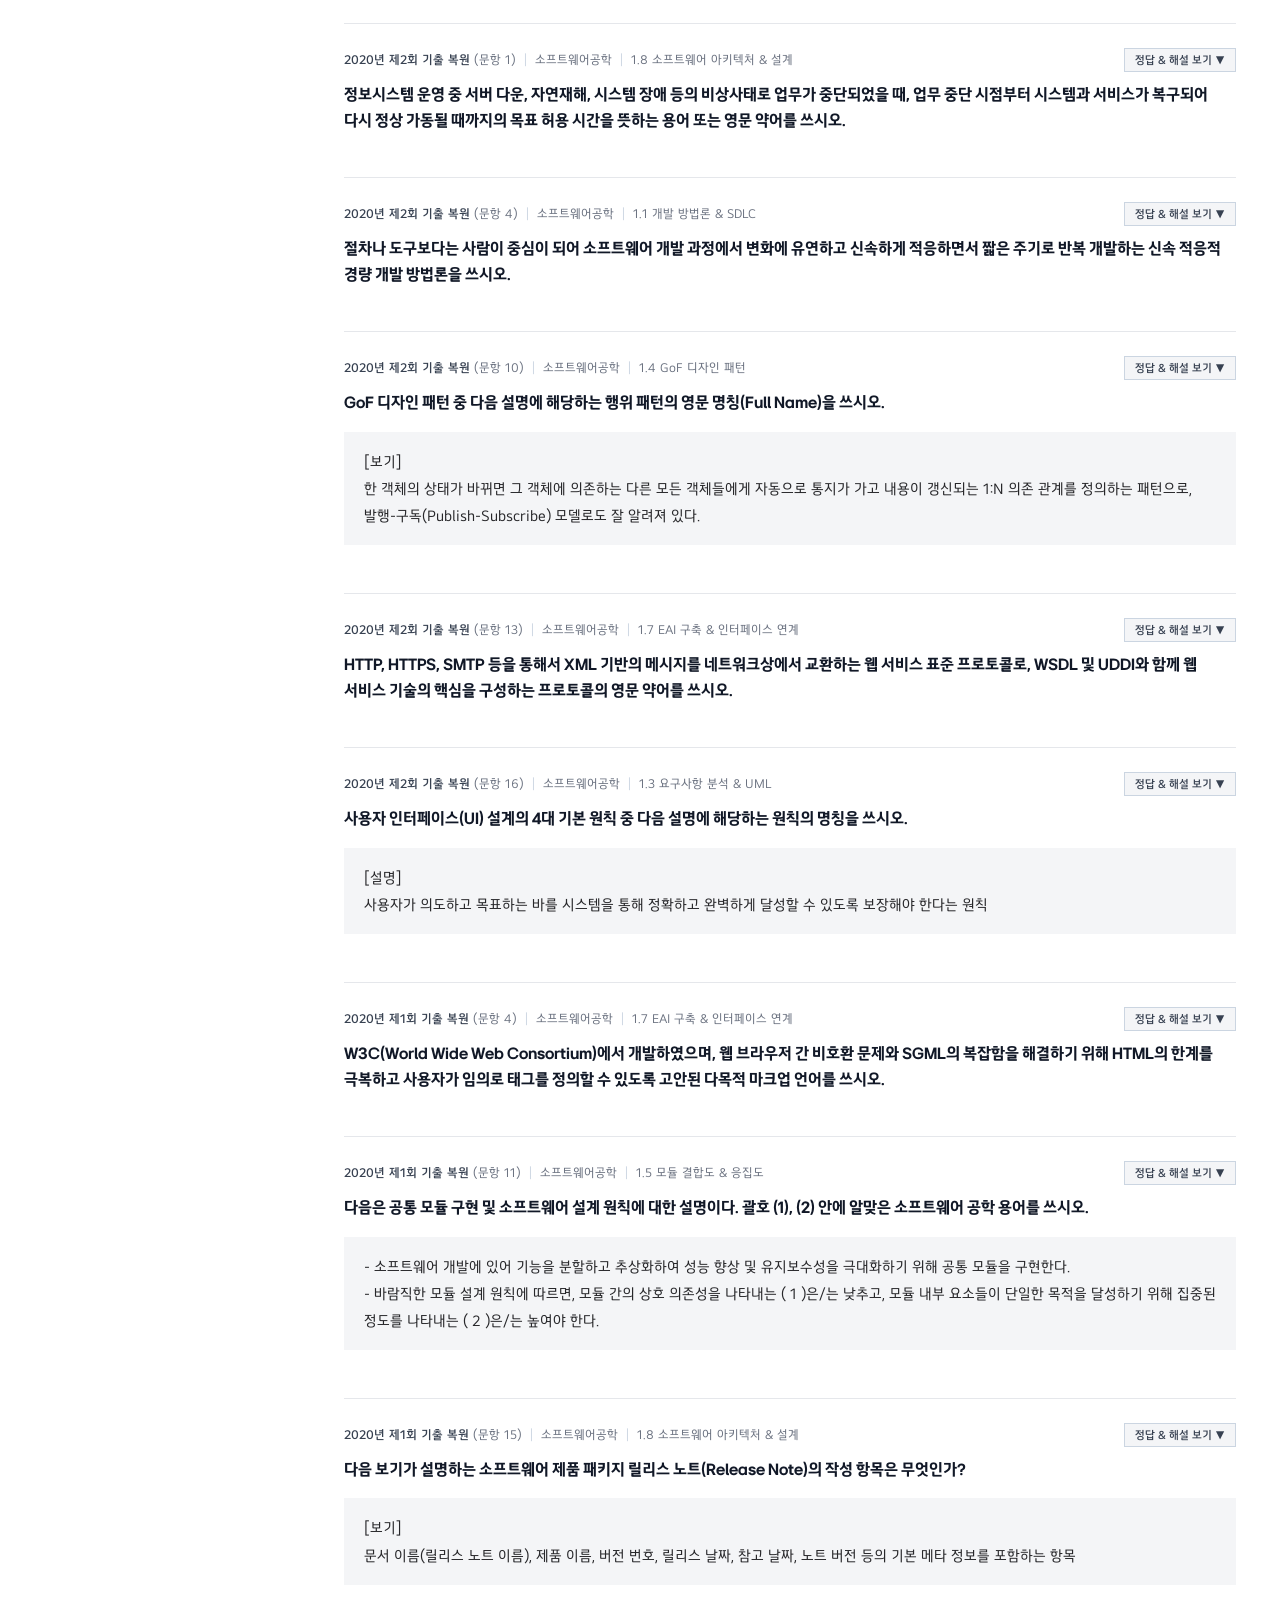
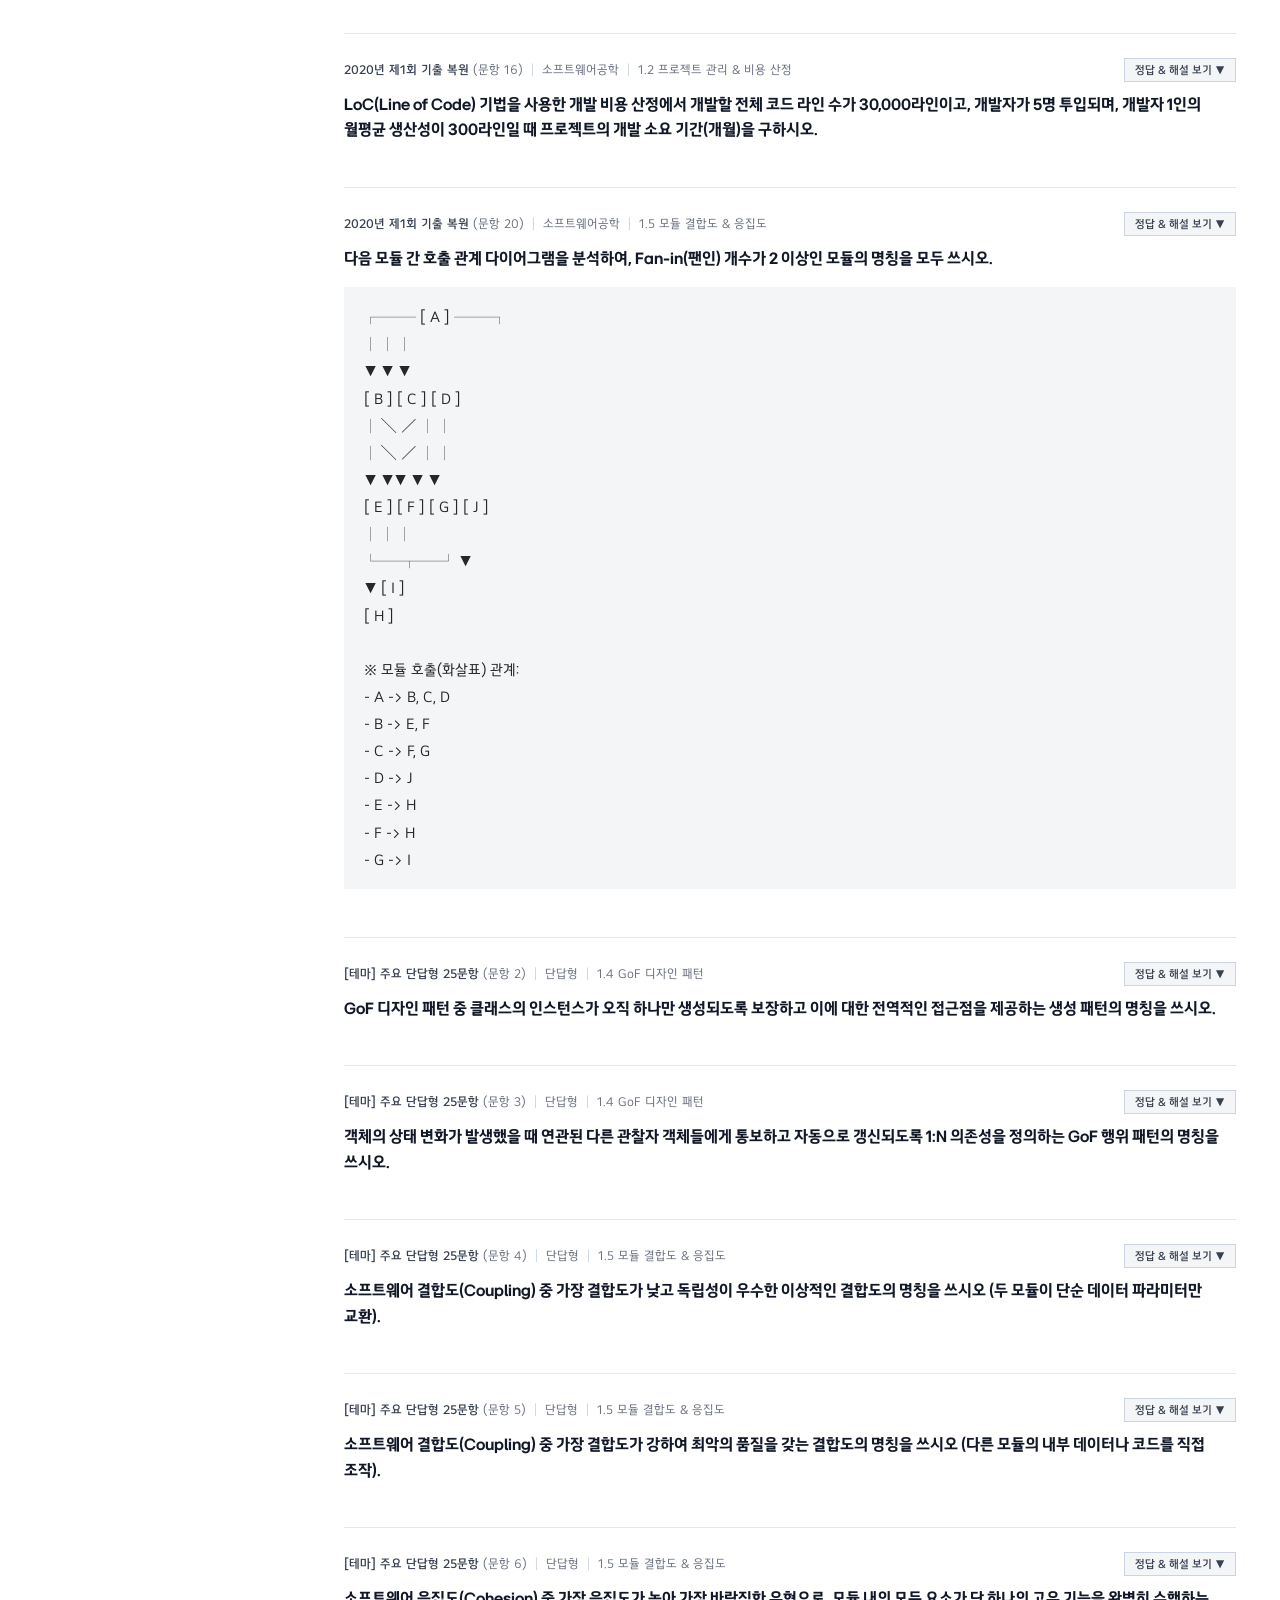
==== commit effe679e: "Align sidebar menu topics 1:1 with theory headings and sync content on topic selection" ====
--- a/study.html
+++ b/study.html
@@ -546,6 +546,51 @@
       font-weight: 600;
       padding: 3px 8px;
       border-radius: 0;
+    }
+
+    .focused-topic-card {
+      border-left-color: var(--btn-danger, #d9383a);
+    }
+
+    .topic-context-banner {
+      display: flex;
+      align-items: center;
+      gap: 10px;
+      margin-top: 8px;
+      flex-wrap: wrap;
+    }
+
+    .topic-context-pill {
+      display: inline-flex;
+      align-items: center;
+      font-size: 13px;
+      font-weight: 700;
+      color: var(--btn-danger, #d9383a);
+      background: #fef2f2;
+      border: 1px solid #fecaca;
+      padding: 3px 10px;
+      border-radius: 0;
+      font-family: var(--font-headline);
+      letter-spacing: -0.3px;
+    }
+
+    .btn-reset-topic-view {
+      background: #ffffff;
+      border: 1px solid #cbd5e1;
+      color: #4b5563;
+      font-size: 11.5px;
+      font-weight: 600;
+      padding: 3px 10px;
+      border-radius: 0;
+      cursor: pointer;
+      font-family: var(--font-body);
+      transition: background-color 0.2s cubic-bezier(0.22, 1, 0.36, 1), color 0.2s ease, border-color 0.2s ease;
+    }
+
+    .btn-reset-topic-view:hover {
+      background: #f3f4f6;
+      color: #111827;
+      border-color: #9ca3af;
     }
 
     .unit-hero-summary {
@@ -1445,6 +1490,7 @@
     // =========================================================================
     function switchMode(newMode) {
       state.mode = newMode;
+      state.activeTopic = null;
       state.searchQuery = '';
       document.getElementById('liveSearchInput').value = '';
       document.getElementById('btnSearchClear').style.display = 'none';
@@ -1496,12 +1542,23 @@
               <div class="sidebar-subtopics-wrapper ${isActive ? 'open' : ''}" data-subtopics-for="${u}">
                 <div class="sidebar-subtopics-inner">
                   <div class="sidebar-subtopics">
-                    <button class="subtopic-chip ${isActive && !state.activeTopic ? 'active' : ''}" data-unit-owner="${u}" data-topic="" onclick="selectTopic(null)">전체 보기 (${unitQuestions.length})</button>
+                    <button class="subtopic-chip ${isActive && !state.activeTopic ? 'active' : ''}" data-unit-owner="${u}" data-topic="" onclick="selectTopic(null, Number(this.dataset.unitOwner))">전체 보기 (${unitQuestions.length})</button>
           `;
 
-          for (const [topic, tCount] of Object.entries(topicsMap)) {
-            const isTopicActive = isActive && state.activeTopic === topic;
-            html += `<button class="subtopic-chip ${isTopicActive ? 'active' : ''}" data-unit-owner="${u}" data-topic="${escapeHtml(topic)}" onclick="selectTopic(this.dataset.topic)">• ${escapeHtml(topic)} (${tCount})</button>`;
+          const syllabus = (window.CONCEPT_BOOK && window.CONCEPT_BOOK.syllabus && window.CONCEPT_BOOK.syllabus[u]) || (unit.syllabus || []);
+          const sortedTopics = Object.keys(topicsMap).sort((a, b) => {
+            const idxA = syllabus.indexOf(a);
+            const idxB = syllabus.indexOf(b);
+            if (idxA !== -1 && idxB !== -1) return idxA - idxB;
+            if (idxA !== -1) return -1;
+            if (idxB !== -1) return 1;
+            return a.localeCompare(b, 'ko');
+          });
+
+          for (const topic of sortedTopics) {
+            const tCount = topicsMap[topic];
+            const isTopicActive = isActive && (state.activeTopic === topic);
+            html += `<button class="subtopic-chip ${isTopicActive ? 'active' : ''}" data-unit-owner="${u}" data-topic="${escapeHtml(topic)}" onclick="selectTopic(this.dataset.topic, Number(this.dataset.unitOwner))">• ${escapeHtml(topic)} (${tCount})</button>`;
           }
 
           html += `
@@ -1579,7 +1636,10 @@
         const u = Number(chip.dataset.unitOwner);
         const topic = chip.dataset.topic || null;
         const isUnitActive = (u === state.activeUnit) && !isSearching;
-        const isChipActive = isUnitActive && ((topic === null && !state.activeTopic) || (topic !== null && state.activeTopic === topic));
+        const isChipActive = isUnitActive && (
+          (topic === null && !state.activeTopic) ||
+          (topic !== null && state.activeTopic === topic)
+        );
         chip.classList.toggle('active', isChipActive);
       });
     }
@@ -1604,10 +1664,44 @@
       window.scrollTo({ top: 0, behavior: 'smooth' });
     }
 
-    function selectTopic(t) {
-      state.activeTopic = (t && t !== 'null' && t !== 'undefined') ? t : null;
+    function selectTopic(t, unitOwner) {
+      state.searchQuery = '';
+      const sInput = document.getElementById('liveSearchInput');
+      if (sInput) sInput.value = '';
+      const cBtn = document.getElementById('btnSearchClear');
+      if (cBtn) cBtn.style.display = 'none';
+
+      if (t && t !== 'null' && t !== 'undefined') {
+        let targetUnit = unitOwner;
+        if (!targetUnit) {
+          const m = String(t).match(/^(\d+)\./);
+          if (m) {
+            targetUnit = Number(m[1]);
+          } else {
+            const anyMatch = questionsData.find(q => q.topic === t || (q.topic && q.topic.includes(t)) || (q.topic && t.includes(q.topic)));
+            if (anyMatch) targetUnit = anyMatch.unit;
+          }
+        }
+        if (targetUnit && targetUnit >= 1 && targetUnit <= 5) {
+          state.activeUnit = targetUnit;
+        }
+
+        const unitQuestions = questionsData.filter(q => q.unit === state.activeUnit);
+        const syllabus = (window.CONCEPT_BOOK && window.CONCEPT_BOOK.syllabus && window.CONCEPT_BOOK.syllabus[state.activeUnit]) || [];
+        const sylMatch = syllabus.find(s => s === t || s.startsWith(t) || s.includes(t) || t.includes(s));
+        const qMatch = unitQuestions.find(q => q.topic === t || (q.topic && q.topic.includes(t)) || (q.topic && t.includes(q.topic)));
+
+        state.activeTopic = sylMatch || (qMatch ? qMatch.topic : t);
+        state.theoryExpanded = true;
+      } else {
+        if (unitOwner && unitOwner >= 1 && unitOwner <= 5) {
+          state.activeUnit = unitOwner;
+        }
+        state.activeTopic = null;
+      }
       renderSidebar();
       renderContent();
+      window.scrollTo({ top: 0, behavior: 'smooth' });
     }
 
     function selectRound(rid) {
@@ -1659,13 +1753,35 @@
         qs = qs.filter(q => q.topic === state.activeTopic);
       }
 
+      const isTopicFocused = Boolean(state.activeTopic);
+      let theoryHtml = '';
+      if (isTopicFocused && unit.sections && unit.sections[state.activeTopic]) {
+        theoryHtml = parseMarkdownToHtml(unit.sections[state.activeTopic]);
+      } else if (isTopicFocused) {
+        const fullMd = unit.markdown || '';
+        const topicNum = (state.activeTopic.match(/^(\d+\.\d+)/) || [])[1];
+        const regex = new RegExp(`(### 📌 ${topicNum ? escapeRegex(topicNum) : escapeRegex(state.activeTopic)}[\\s\\S]*?)(?=(?:### 📌 |$))`, 'i');
+        const match = fullMd.match(regex);
+        theoryHtml = match ? parseMarkdownToHtml(match[1]) : parseMarkdownToHtml(fullMd);
+      } else {
+        theoryHtml = parseMarkdownToHtml(unit.markdown || '');
+      }
+
       let html = '';
 
       // Hero Card (Theory Summary)
       html += `
-        <div class="unit-hero-card">
+        <div class="unit-hero-card ${isTopicFocused ? 'focused-topic-card' : ''}">
           <div class="unit-hero-header">
-            <h1 class="unit-hero-title">${unit.title || `제${state.activeUnit}단원`}</h1>
+            <div>
+              <h1 class="unit-hero-title">${unit.title || `제${state.activeUnit}단원`}</h1>
+              ${isTopicFocused ? `
+                <div class="topic-context-banner">
+                  <span class="topic-context-pill">[${escapeHtml(state.activeTopic)} 핵심 요약]</span>
+                  <button class="btn-reset-topic-view" onclick="selectTopic(null)">단원 전체 이론 보기 ↺</button>
+                </div>
+              ` : ''}
+            </div>
             <span class="unit-hero-badge">기출 총 ${questionsData.filter(q => q.unit === state.activeUnit).length}문항 수록</span>
           </div>
           <p class="unit-hero-summary">${unit.summary || ''}</p>
@@ -1675,7 +1791,7 @@
           <div class="theory-drawer-wrapper ${state.theoryExpanded ? 'open' : ''}" id="theoryDrawerWrapper">
             <div class="theory-drawer-inner">
               <div class="theory-body-container" id="theoryBodyContainer">
-                ${parseMarkdownToHtml(unit.markdown || '')}
+                ${theoryHtml}
               </div>
             </div>
           </div>
@@ -1686,7 +1802,7 @@
       html += `
         <div class="questions-control-header">
           <span class="questions-count-text">
-            관련 기출문제 ${state.activeTopic ? `[${state.activeTopic}]` : ''} — 총 ${qs.length}문항
+            관련 기출문제 ${state.activeTopic ? `[${escapeHtml(state.activeTopic)}]` : ''} — 총 ${qs.length}문항
           </span>
           <button class="btn-toggle-all-answers" onclick="toggleAllAnswers()">
             ${state.allAnswersExpanded ? '전체 정답 접기 ▲' : '전체 정답 펼치기 ▼'}
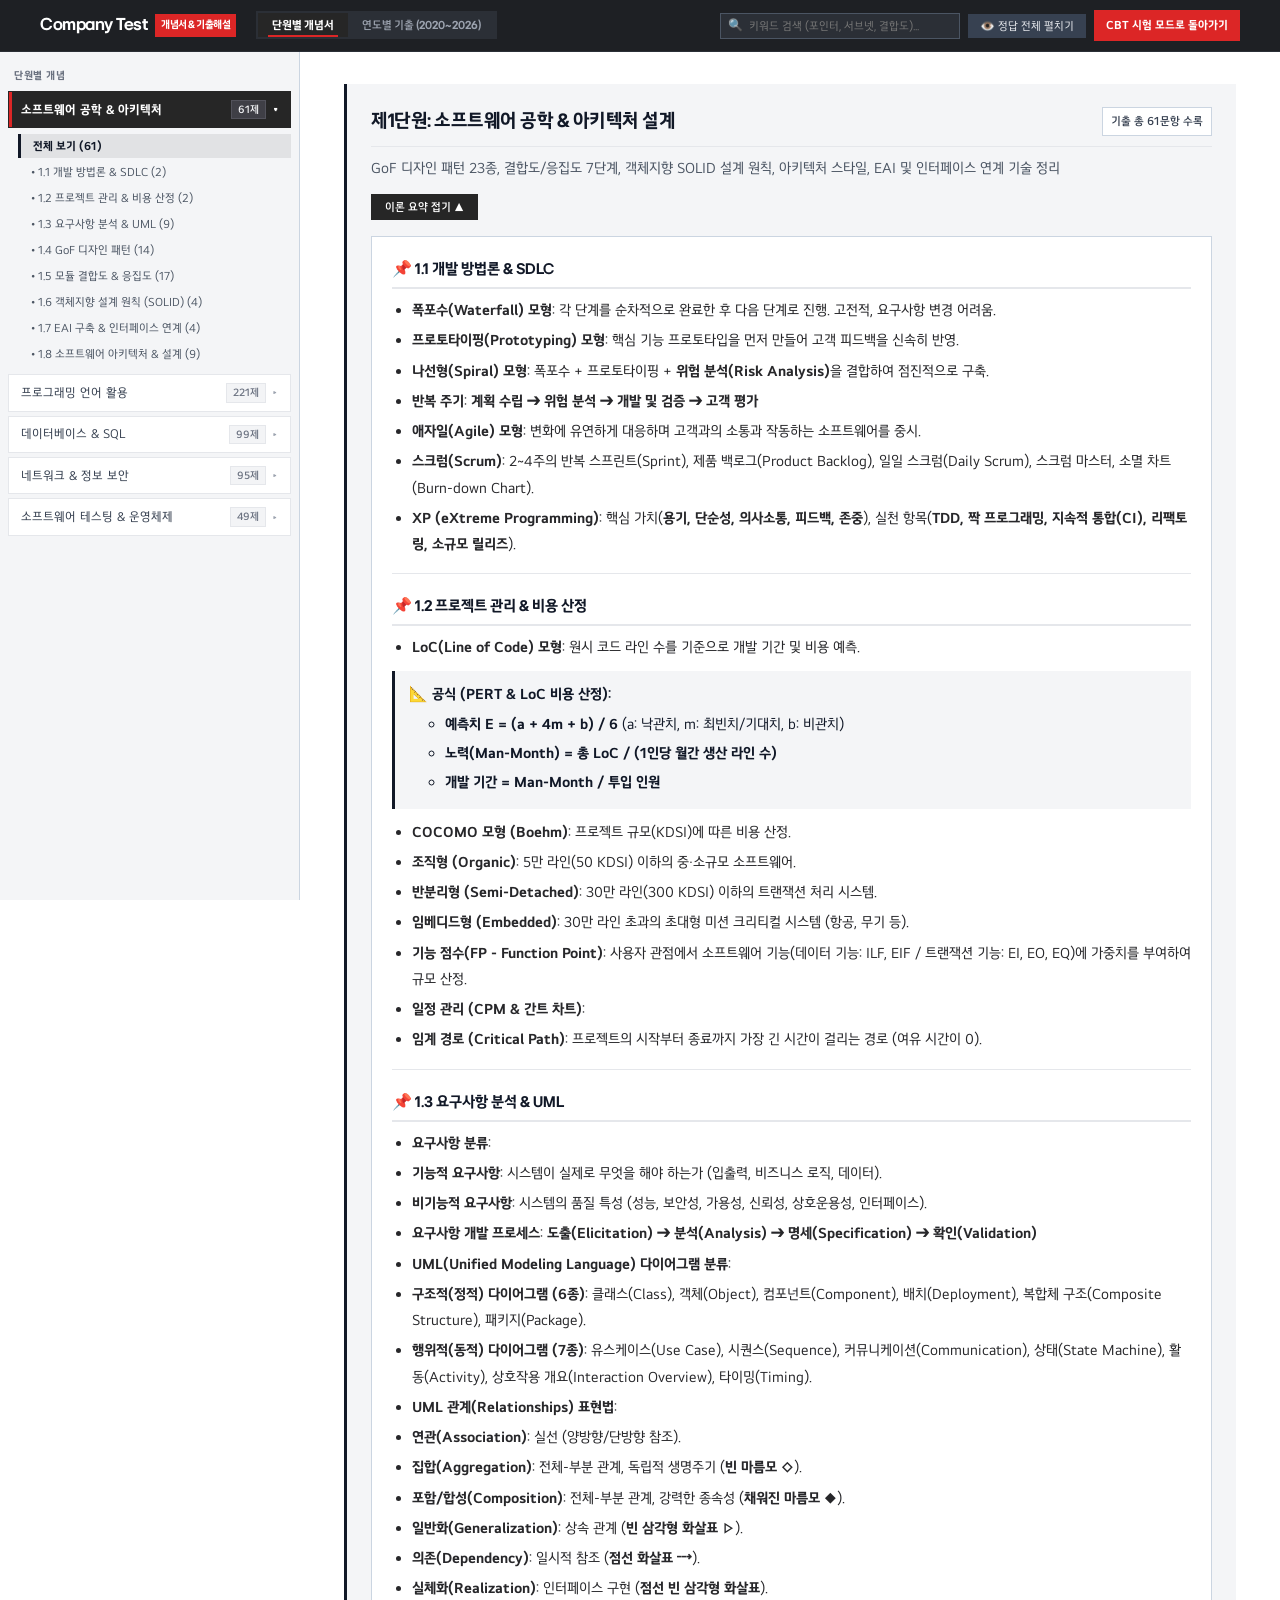
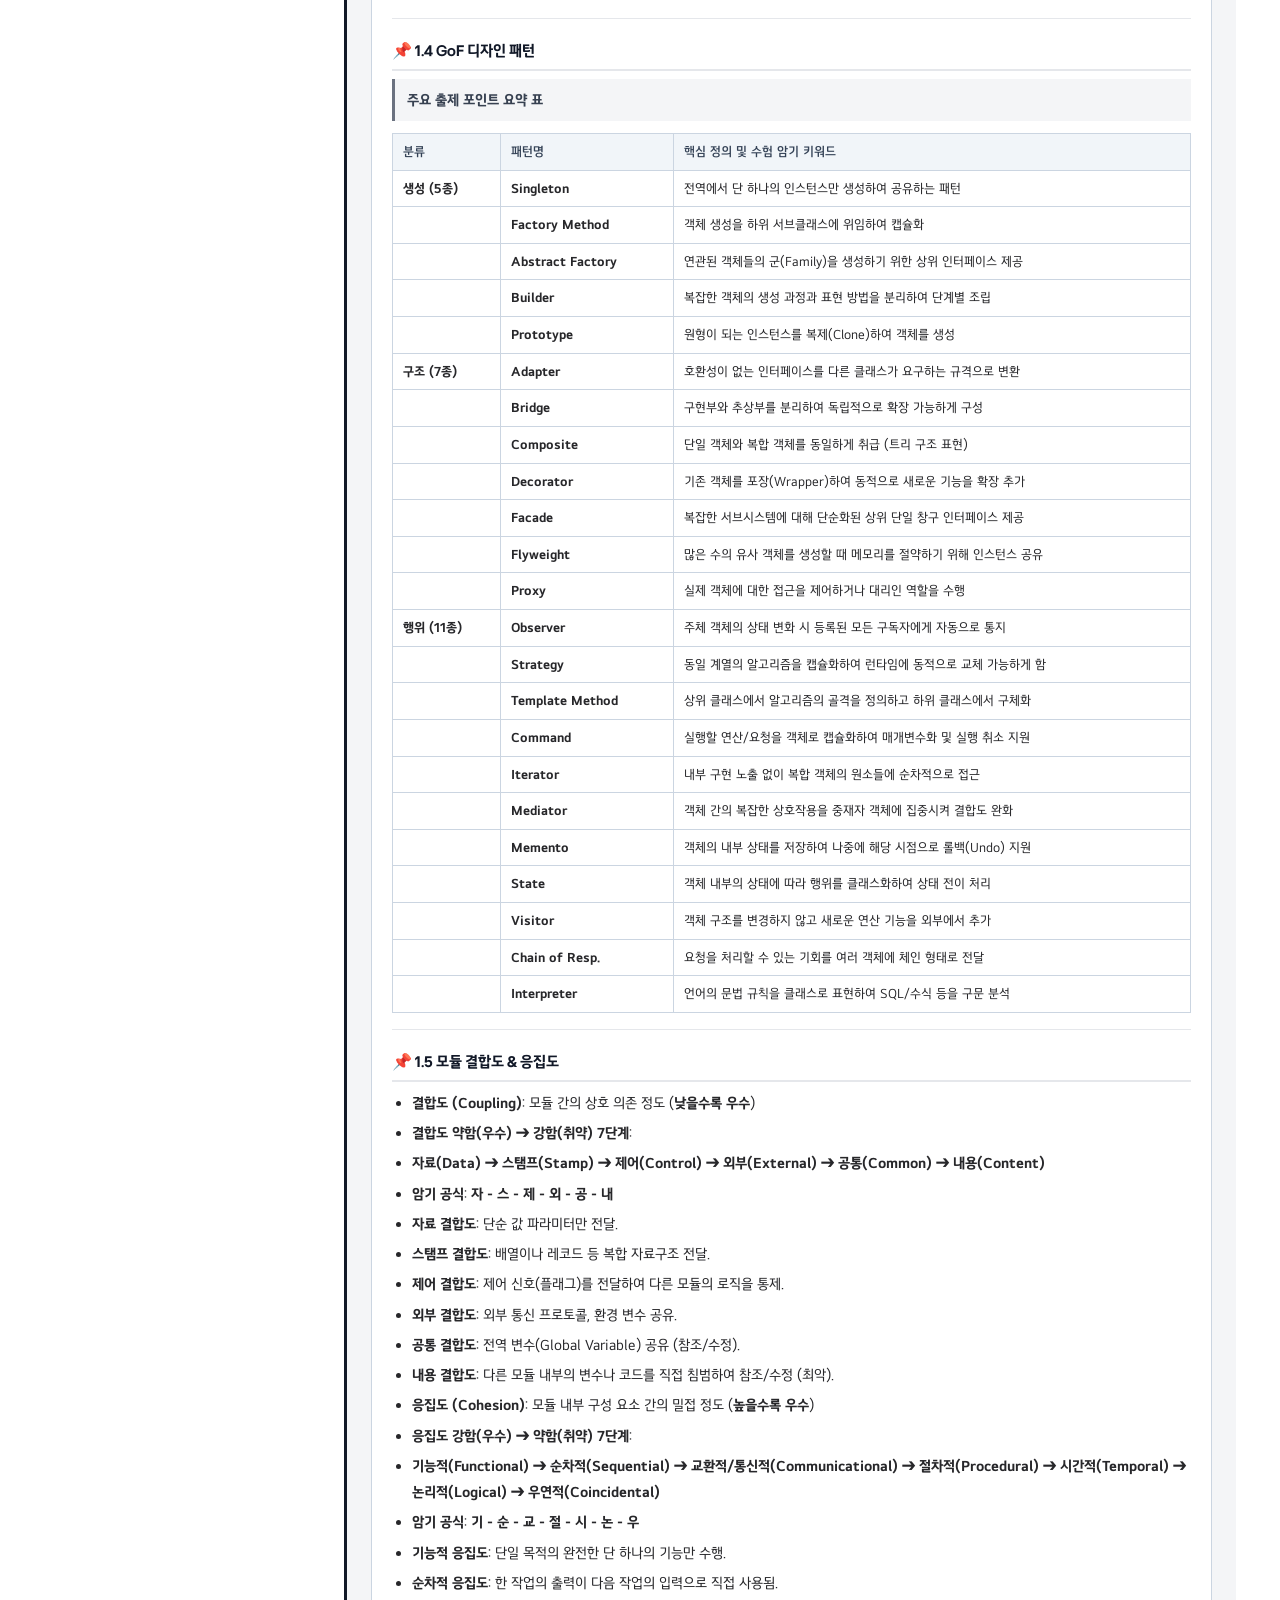
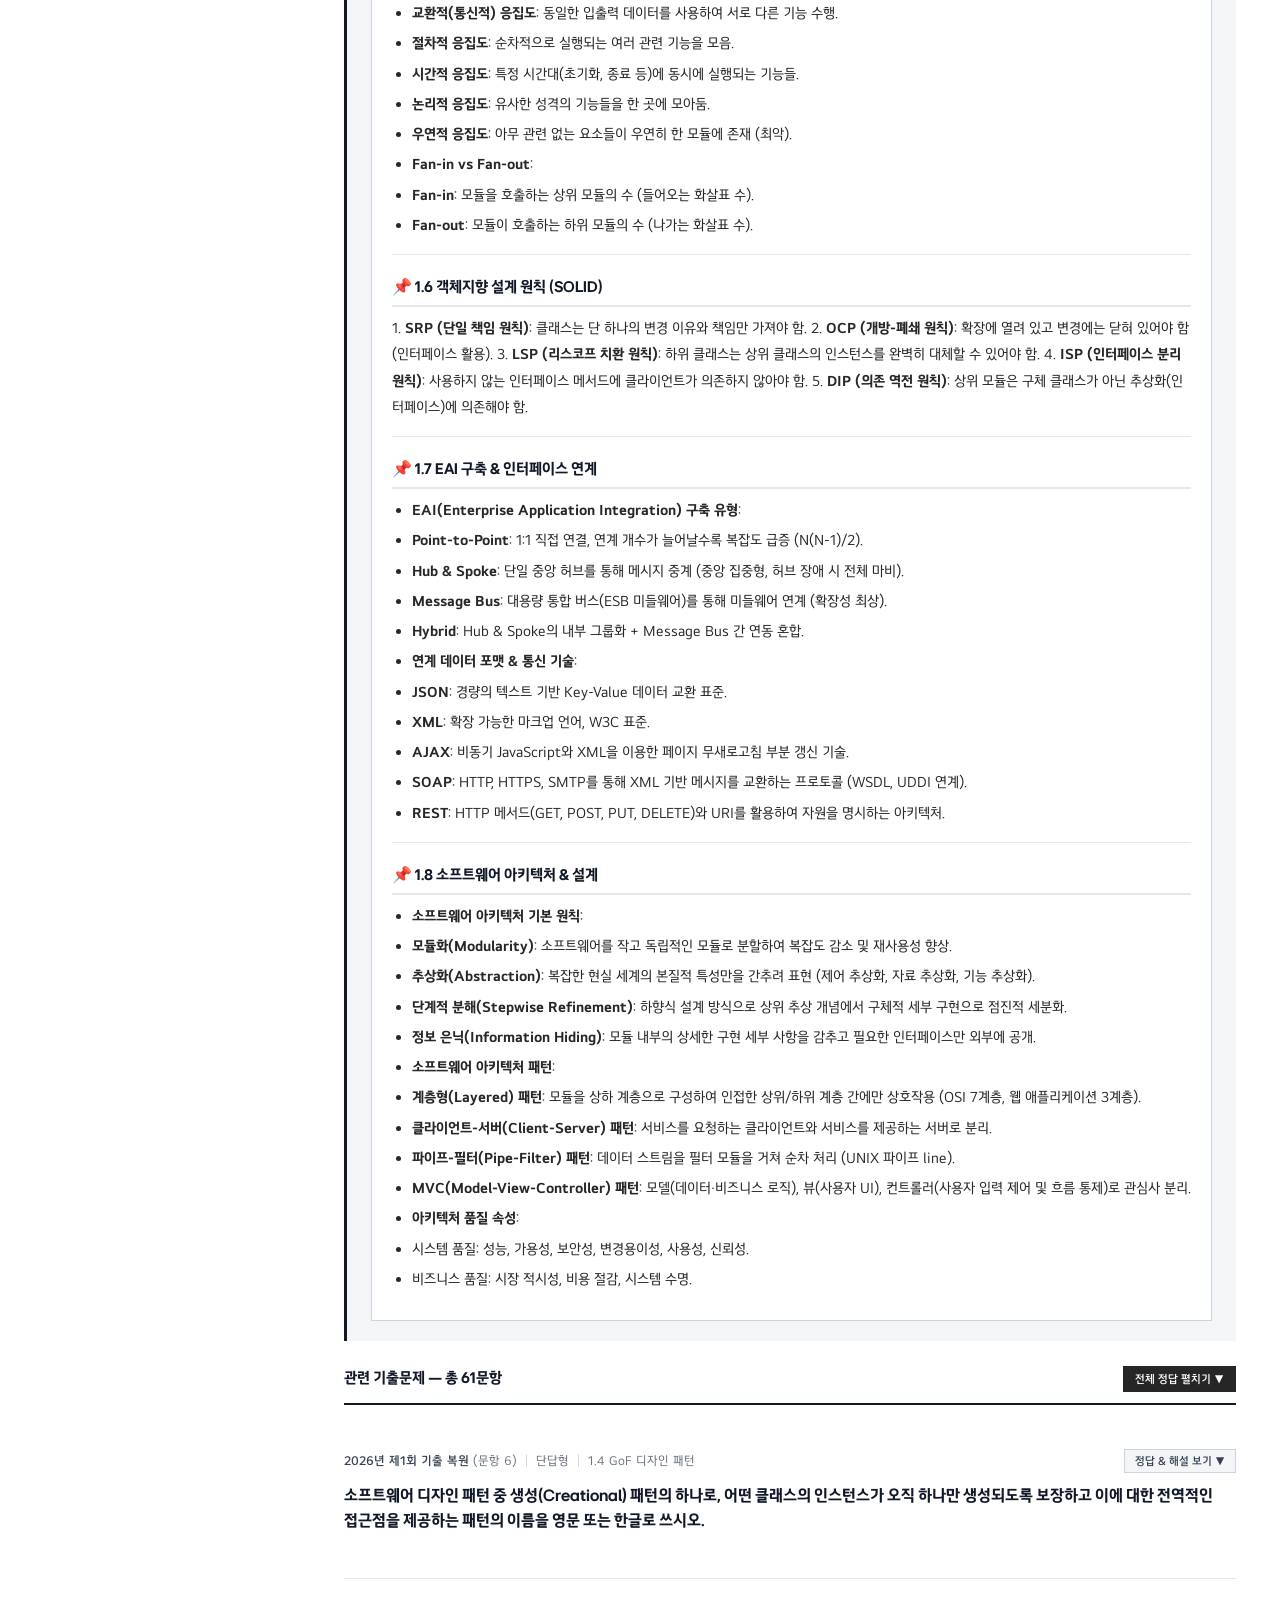
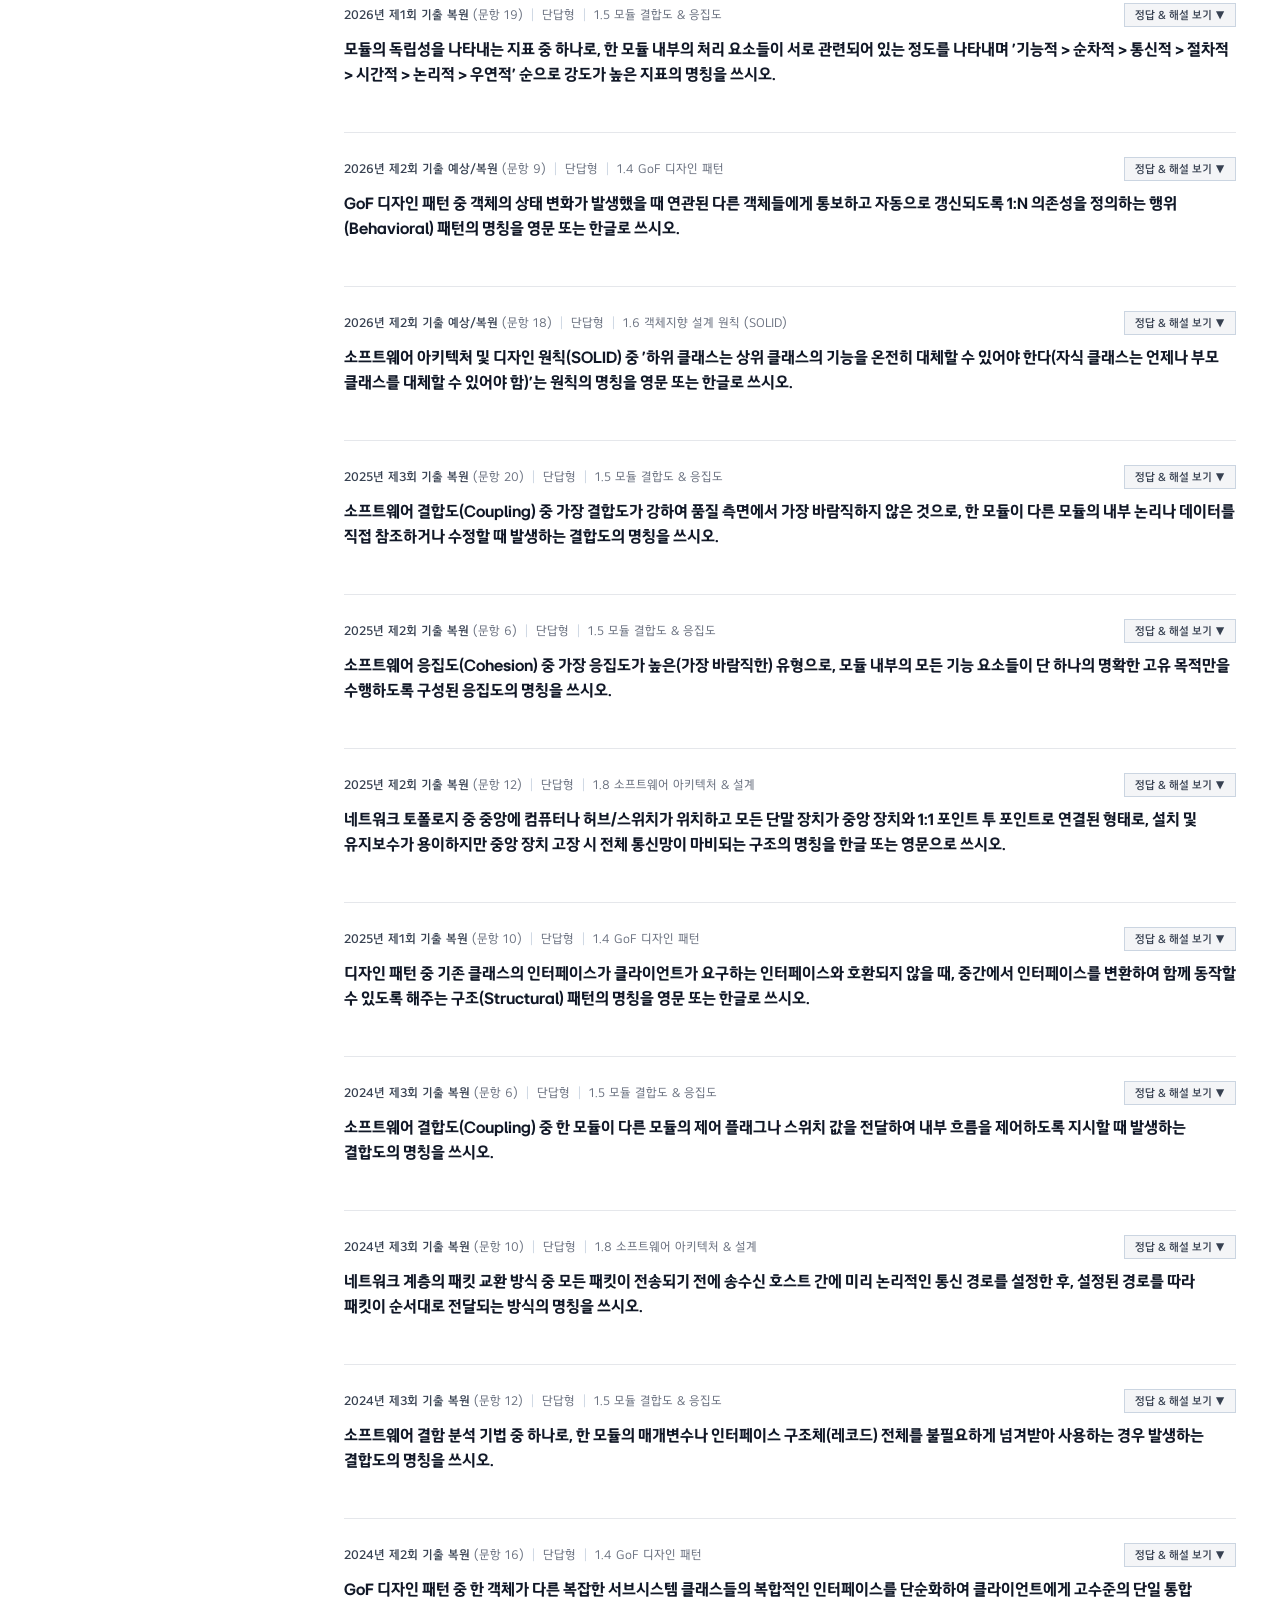
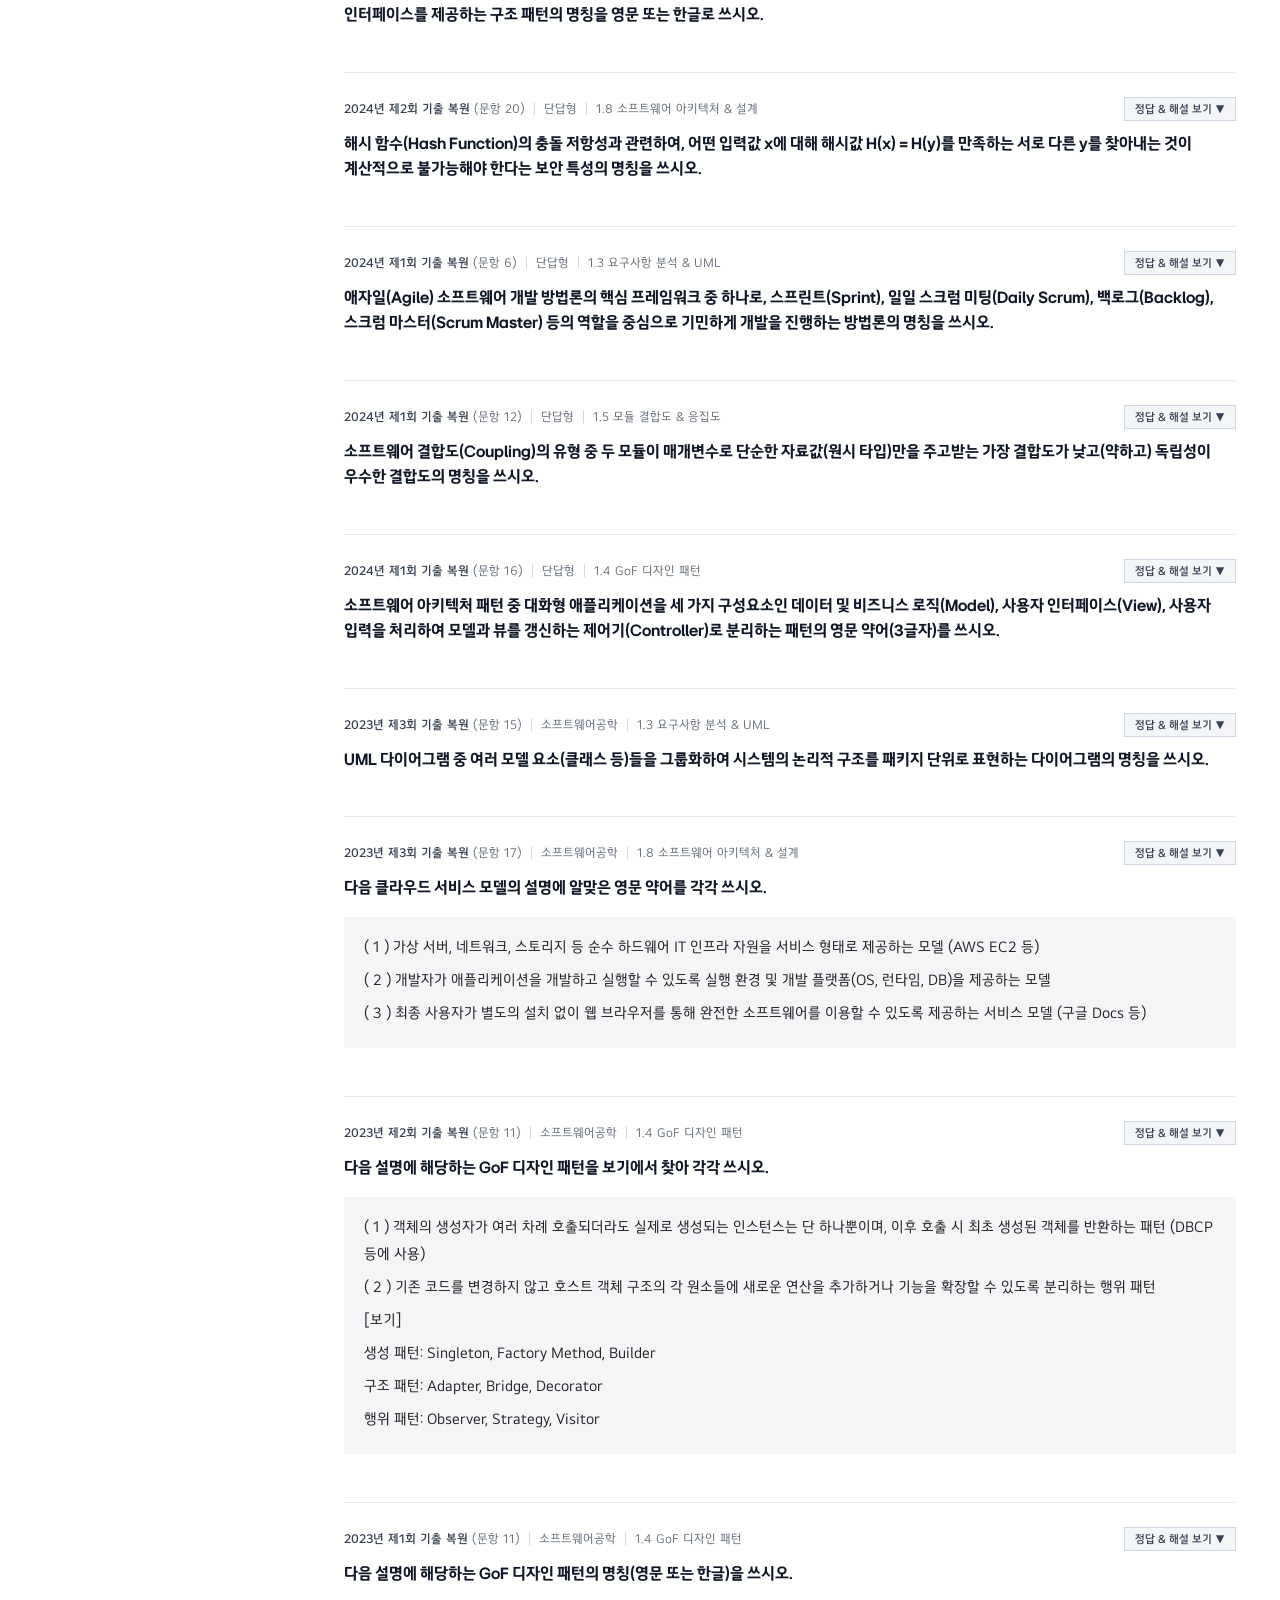
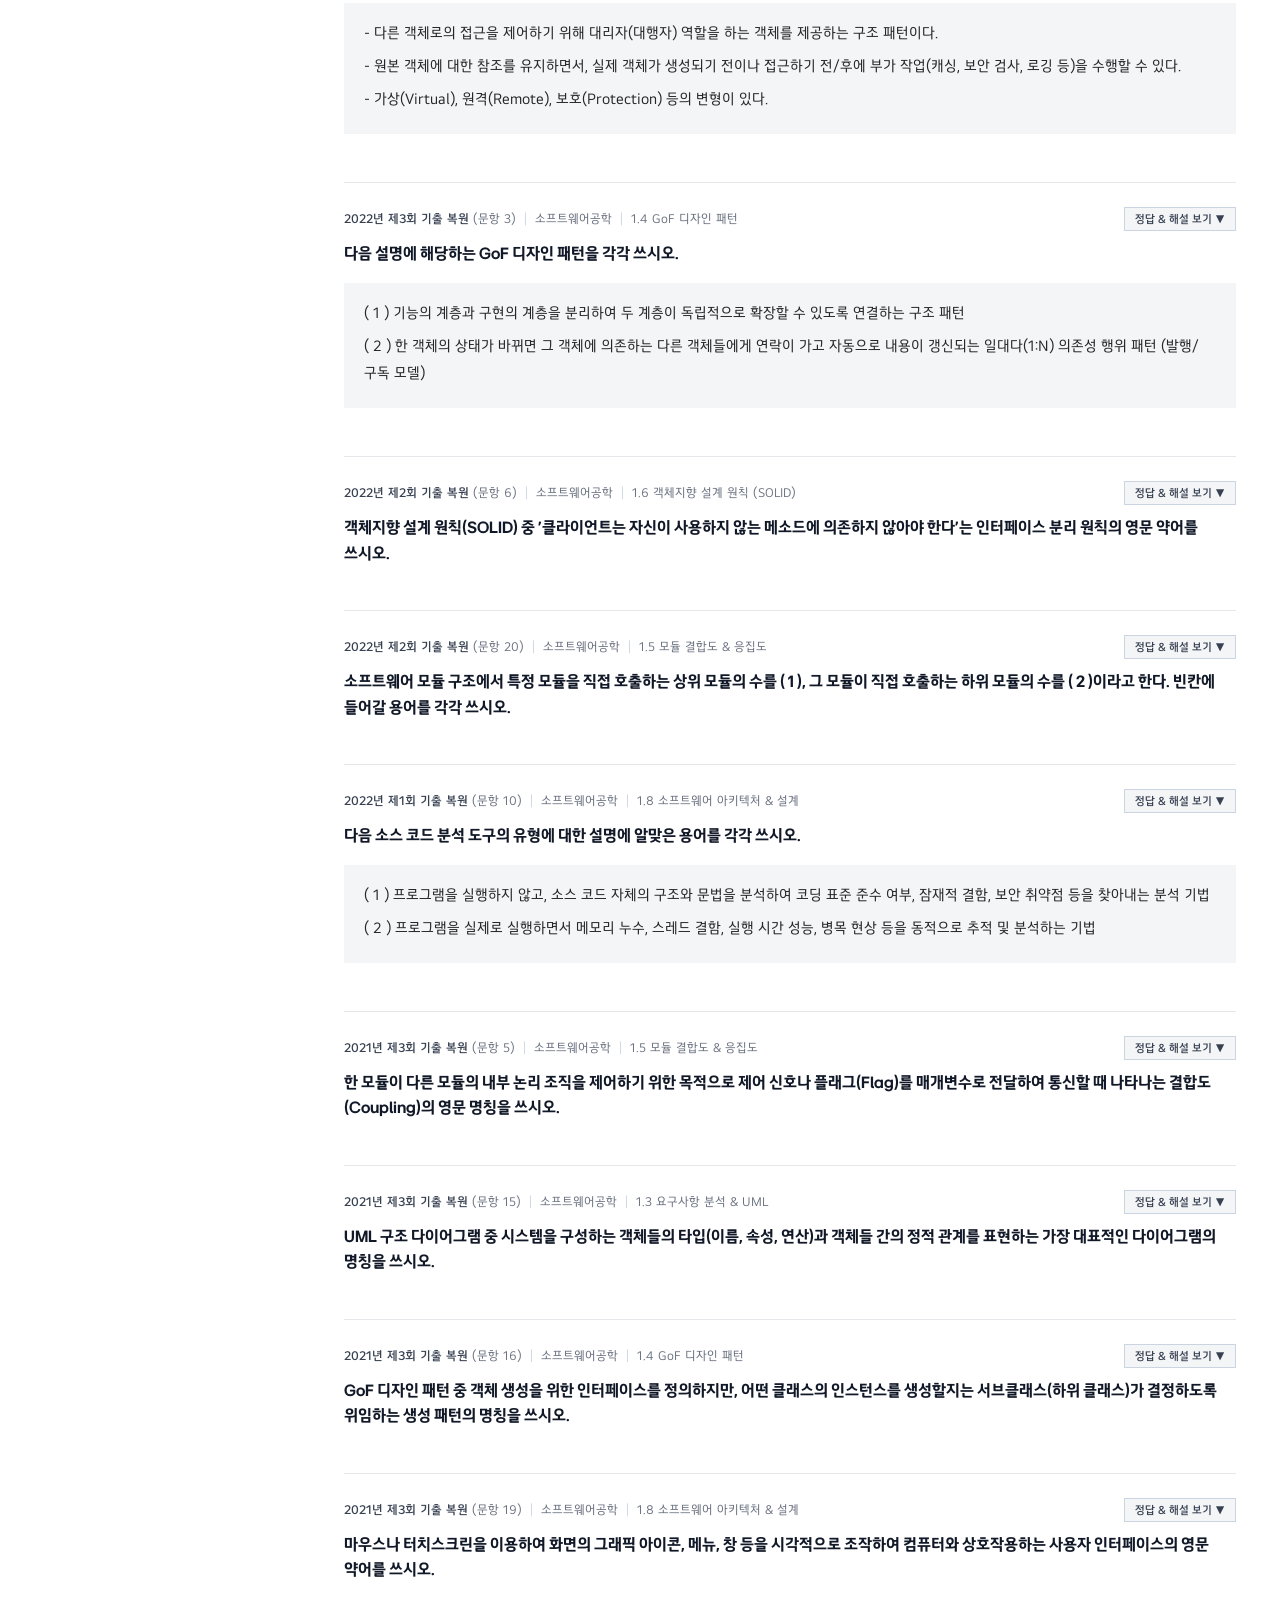
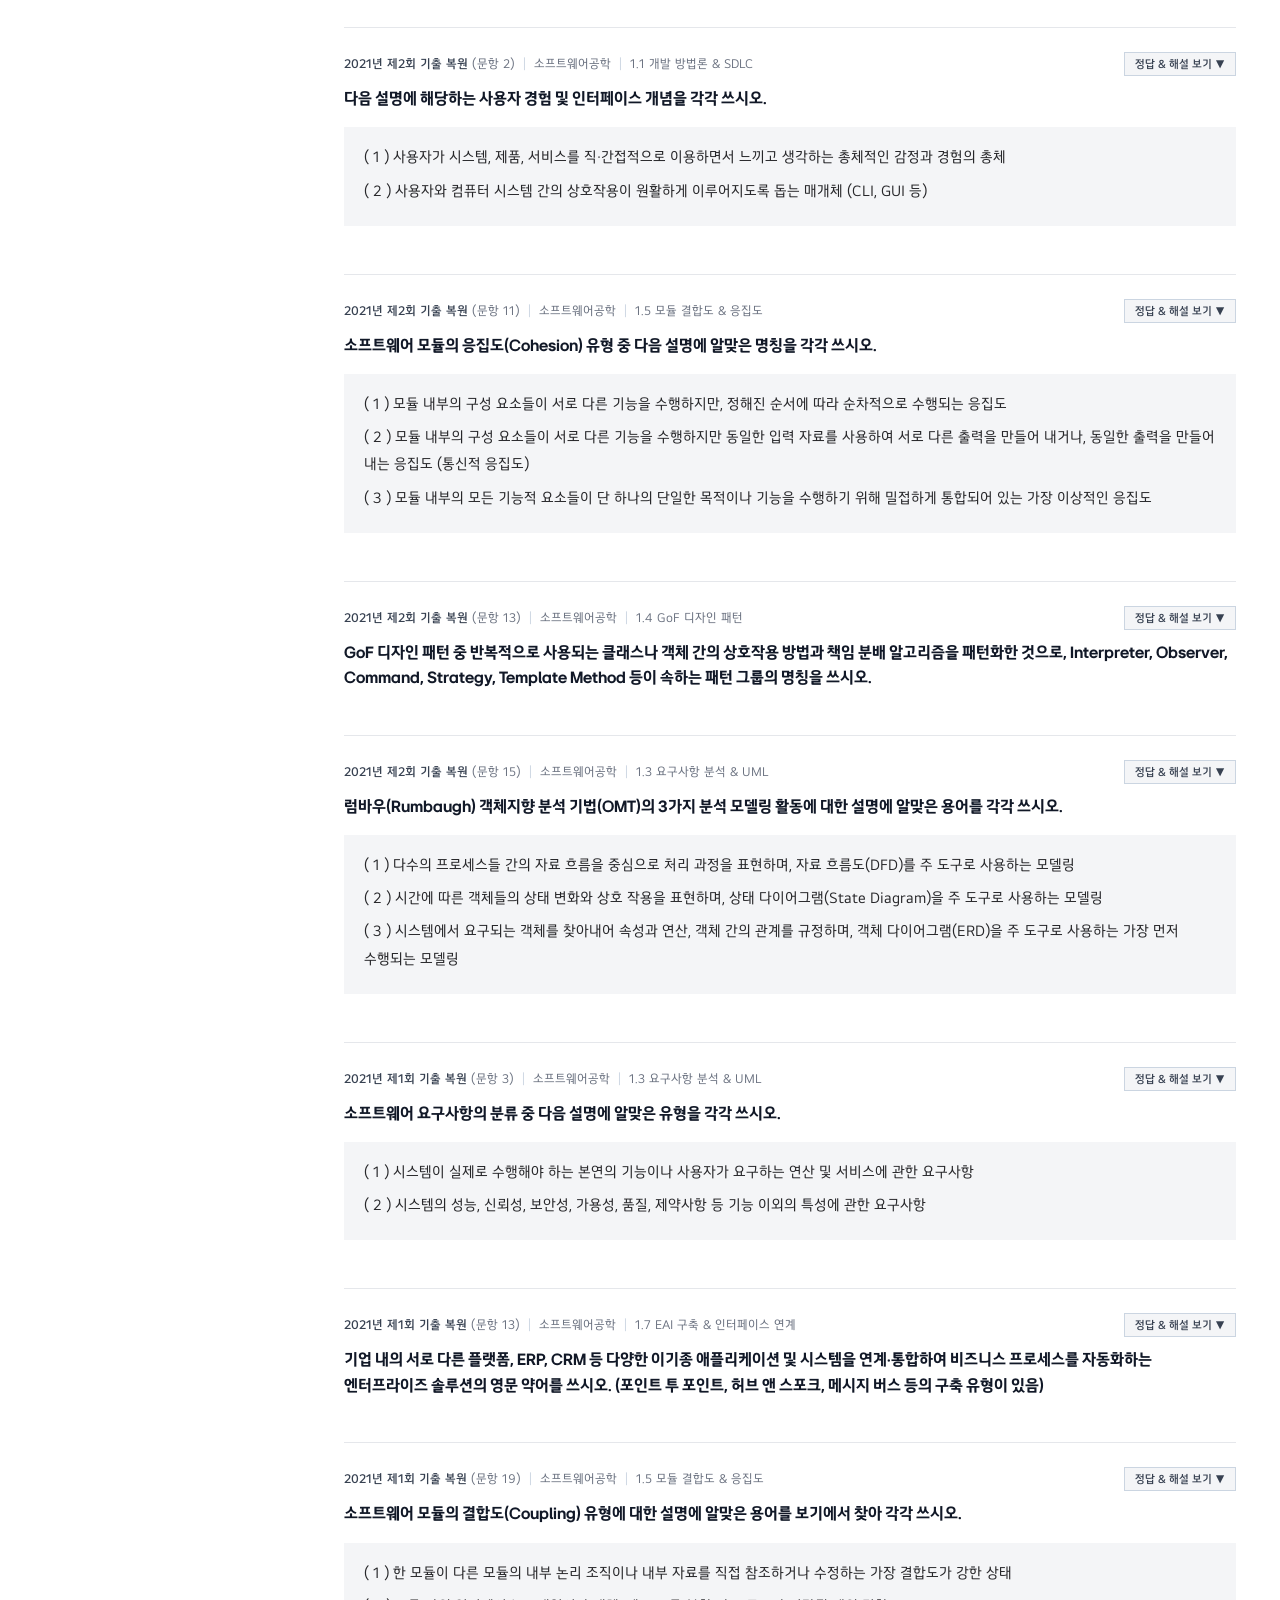
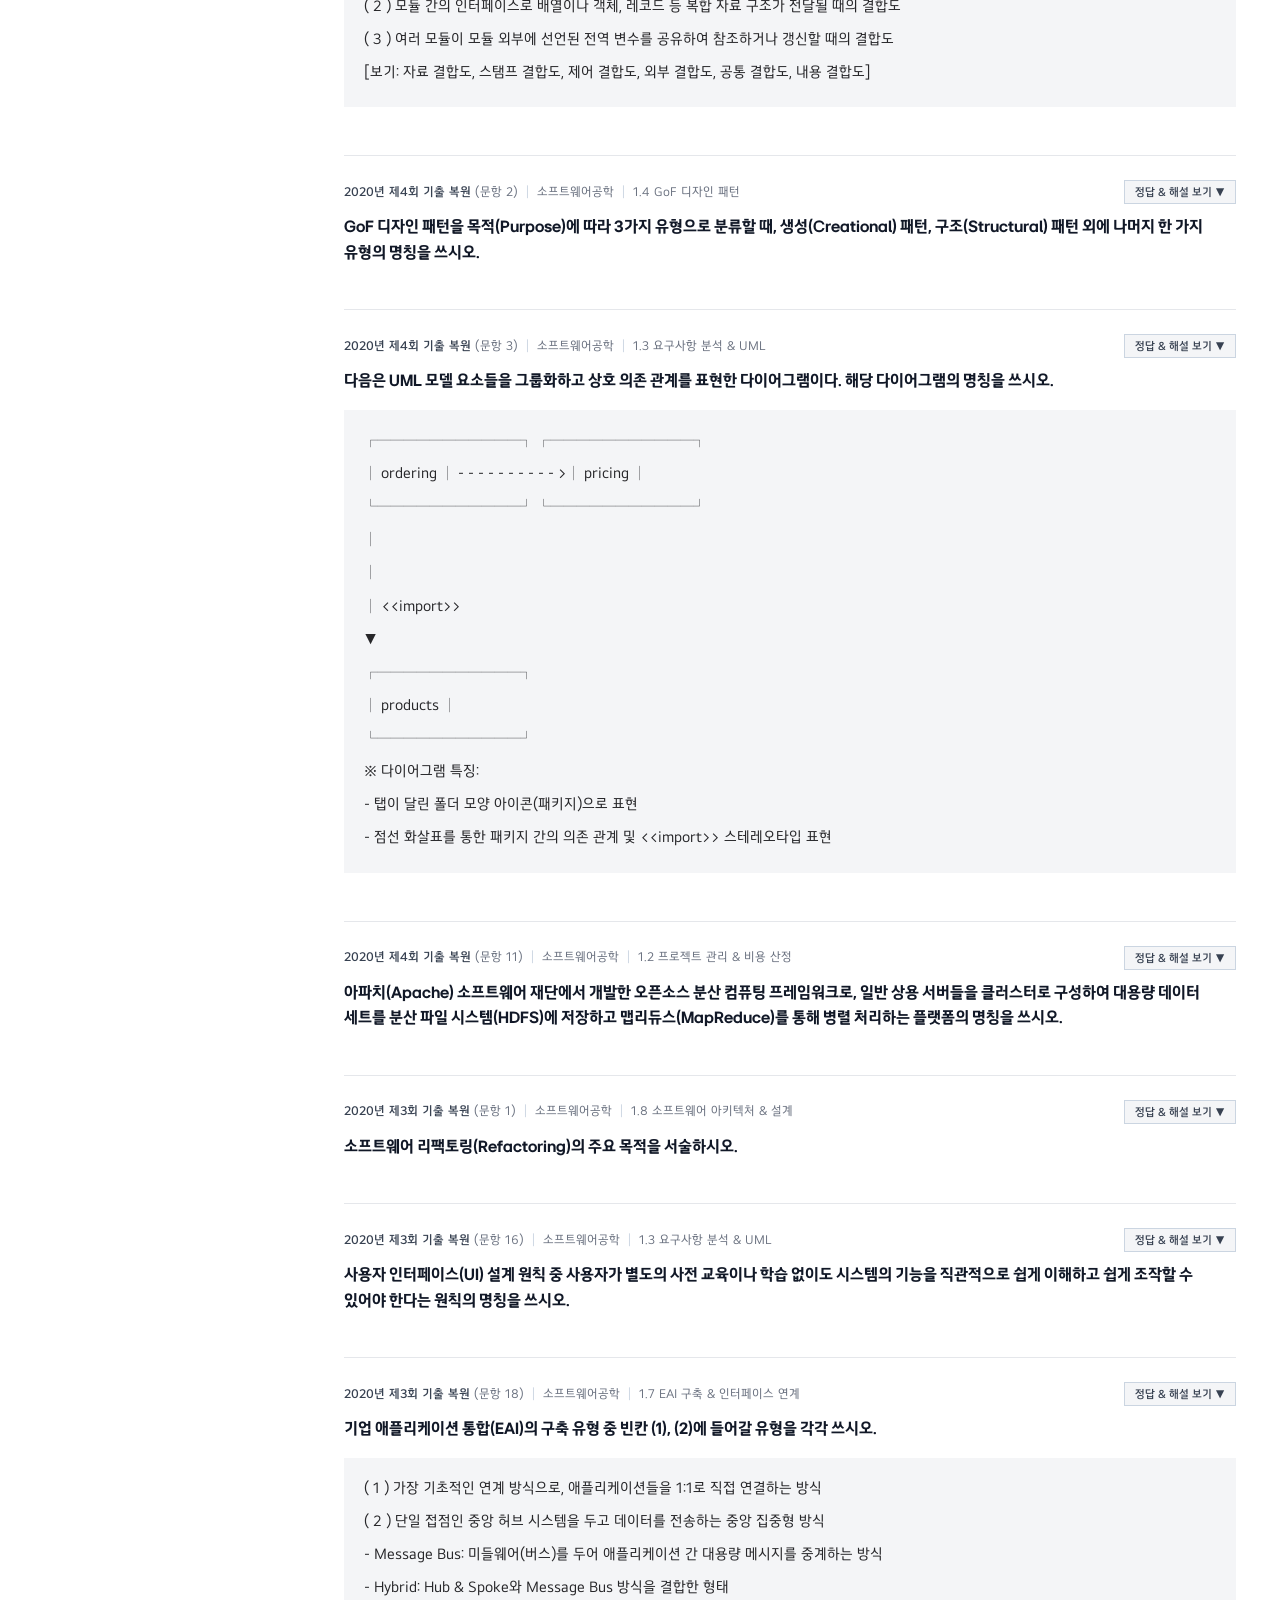
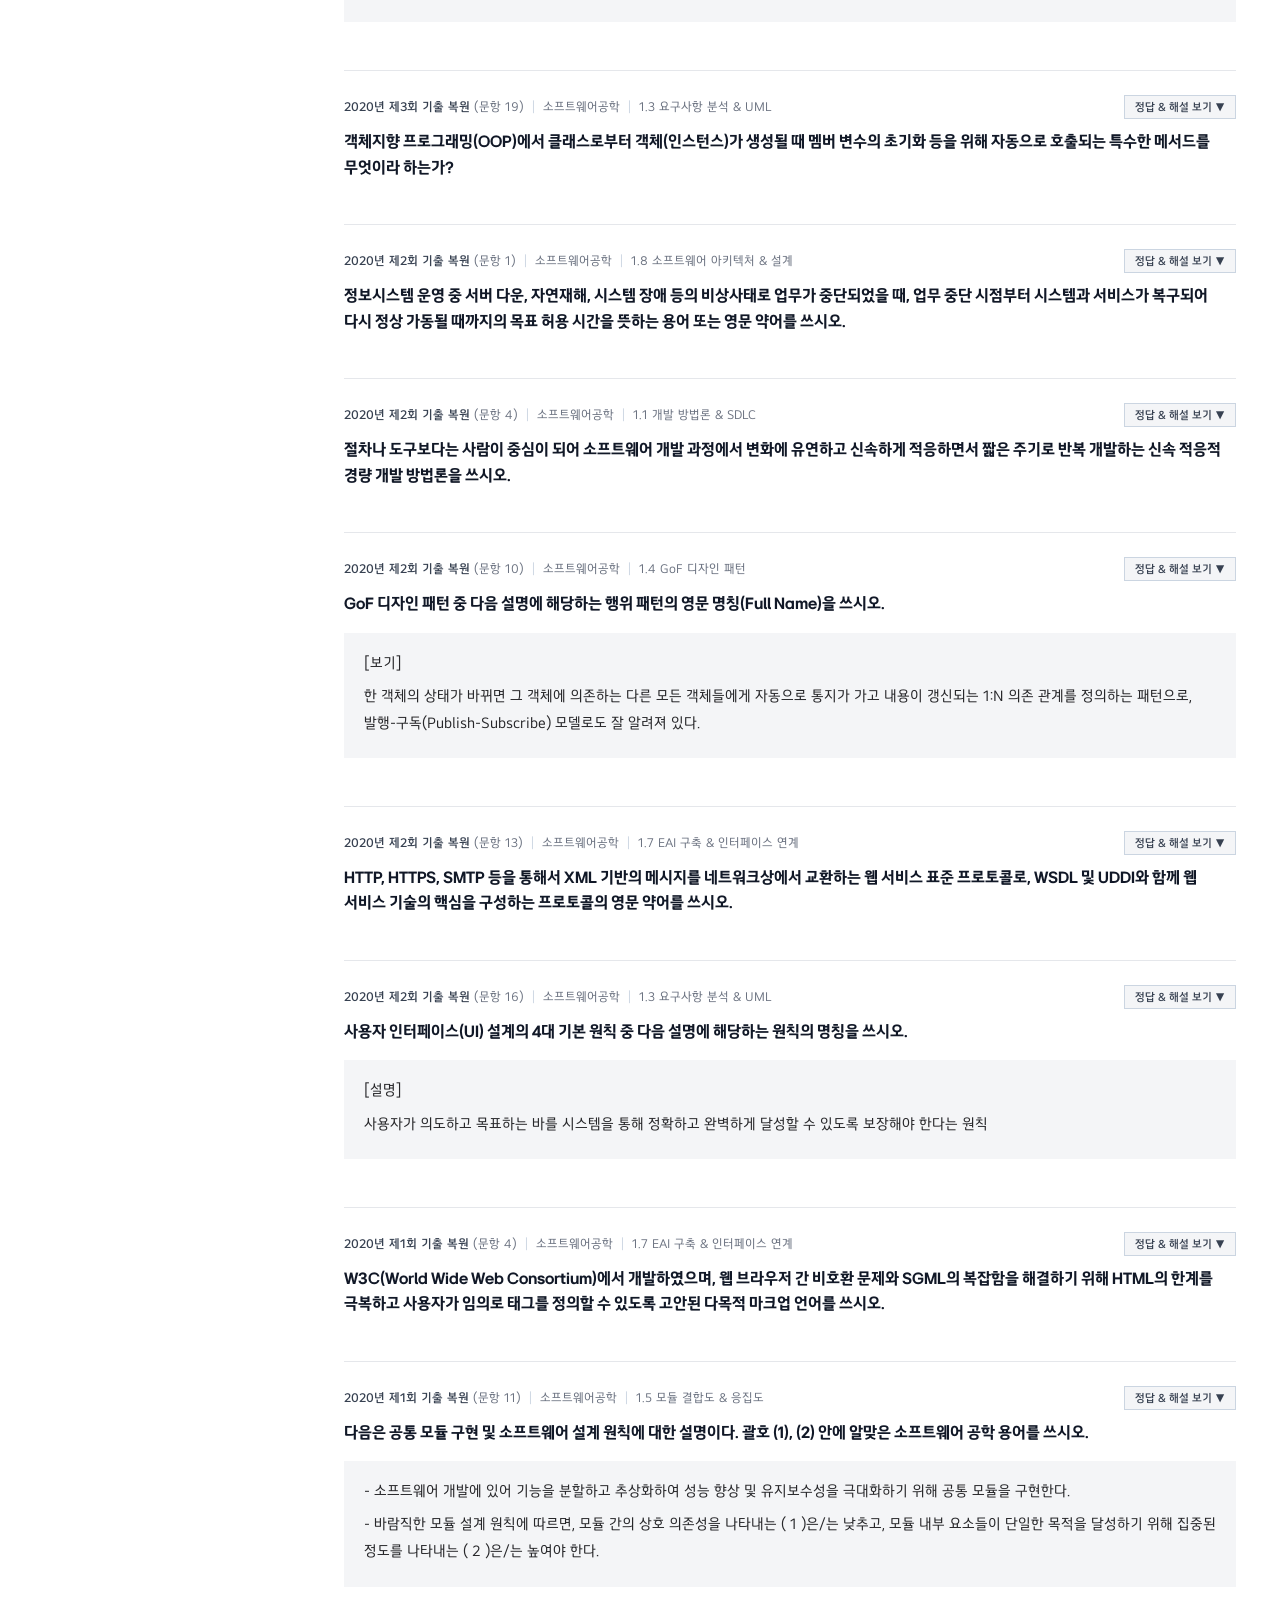
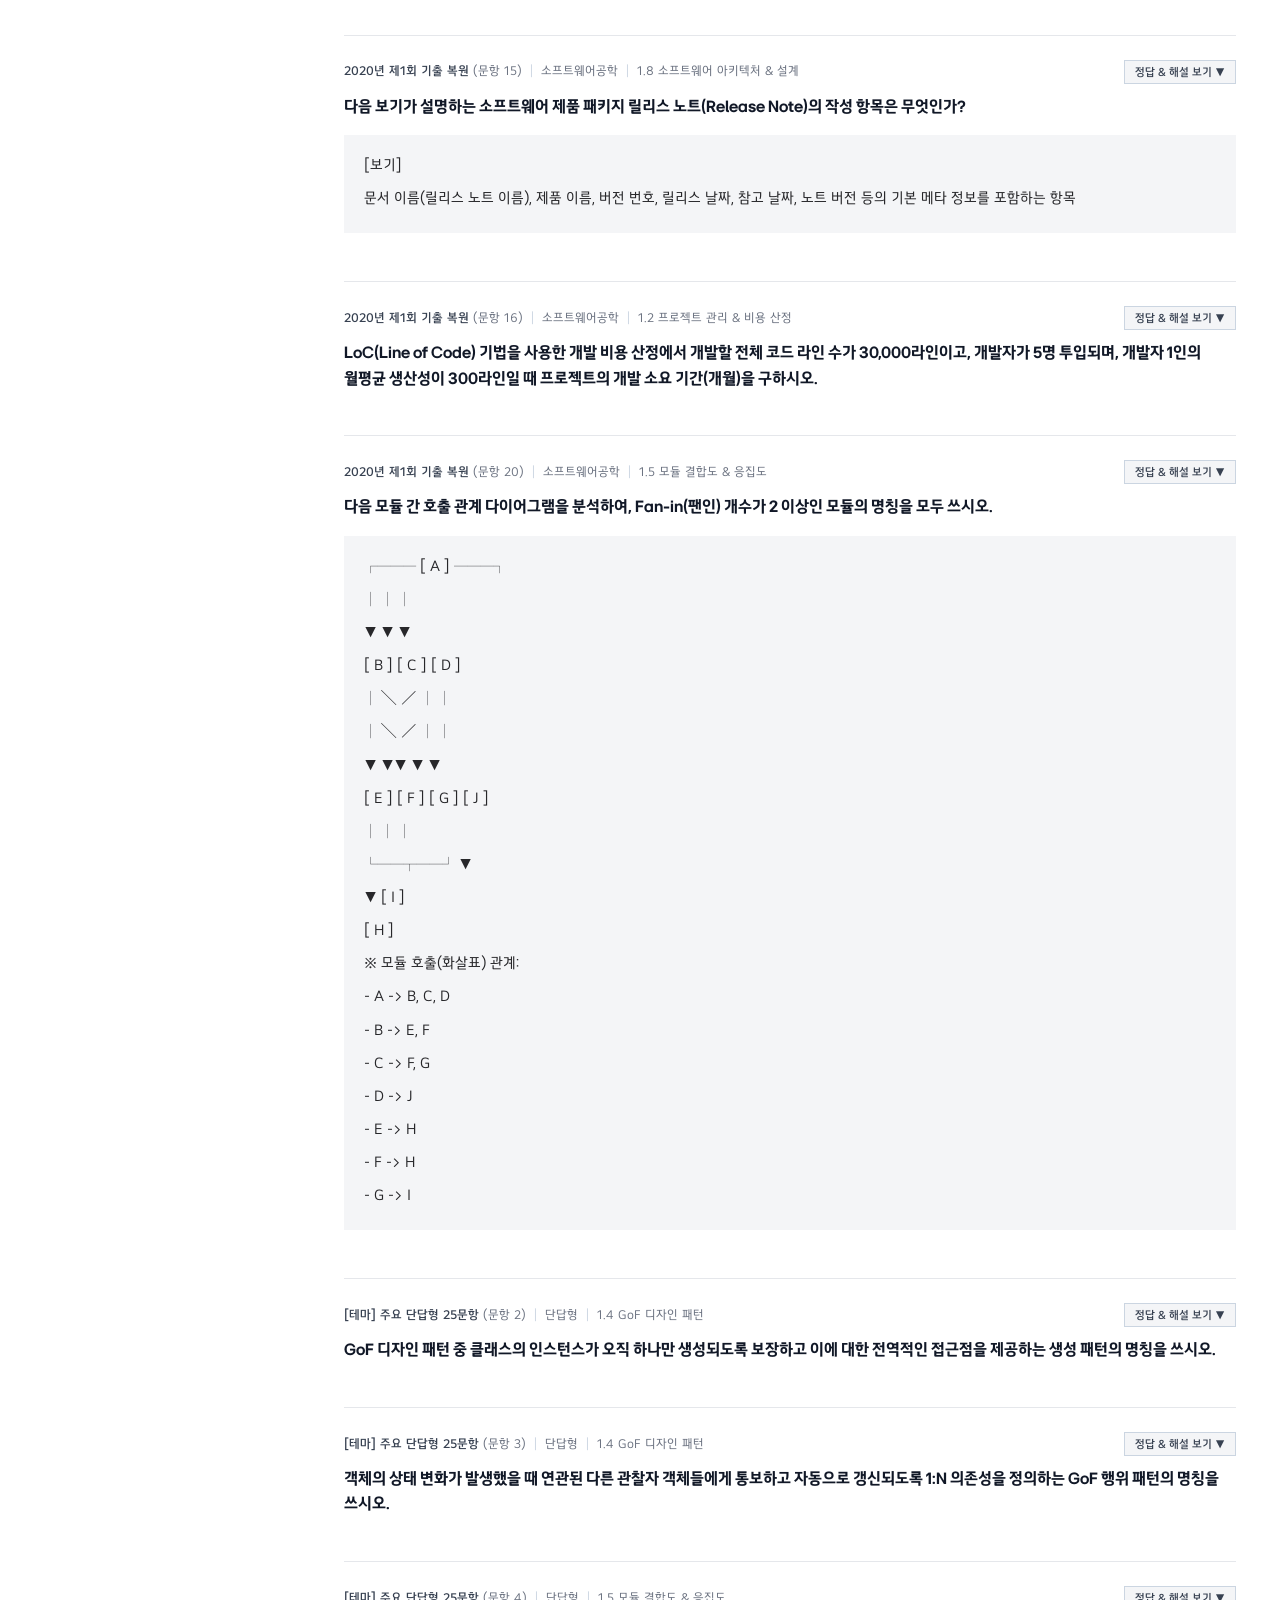
==== commit e7e2511a: "fix: 전수조사 결함 정비 (지문 표 렌더러 복원, 모드 전환/타이머/배점 동기화, 모바일 캔버스 비율 보정)" ====
--- a/study.html
+++ b/study.html
@@ -4,6 +4,7 @@
   <meta charset="UTF-8">
   <meta name="viewport" content="width=device-width, initial-scale=1.0">
   <title>정보처리기사 실기 개념서 &amp; 기출 해설 (2020~2026)</title>
+  <link rel="icon" href="data:image/svg+xml,<svg xmlns=%22http://www.w3.org/2000/svg%22 viewBox=%220 0 100 100%22><text y=%22.9em%22 font-size=%2290%22>📝</text></svg>">
   
   <!-- Preload LG EI Web Fonts -->
   <link rel="preload" href="fonts/LGEIText-Regular.woff2" as="font" type="font/woff2" crossorigin>
@@ -1100,6 +1101,13 @@
     }
 
     /* ==========================================================================
+       Mobile TOC Toggle Bar (Hidden on Desktop / Tablet > 600px)
+       ========================================================================== */
+    .mobile-toc-toggle-bar {
+      display: none;
+    }
+
+    /* ==========================================================================
        Responsive Layout (<= 900px)
        ========================================================================== */
     @media (max-width: 900px) {
@@ -1139,6 +1147,224 @@
         padding: 20px 16px;
       }
     }
+
+    /* ==========================================================================
+       Galaxy S24 Ultra (412 x 915px) & Mobile Responsive Layout (<= 600px)
+       ========================================================================== */
+    @media (max-width: 600px) {
+      .study-header {
+        padding: 10px 14px;
+        gap: 8px;
+        display: flex;
+        flex-wrap: wrap;
+        align-items: center;
+      }
+
+      .header-left,
+      .header-right {
+        display: contents;
+      }
+
+      /* Row 1: Logo + Return to CBT button */
+      .header-logo {
+        order: 1;
+        font-size: 16px;
+        gap: 6px;
+      }
+
+      .header-logo-badge {
+        font-size: 10.5px;
+        padding: 2px 5px;
+      }
+
+      .btn-action-cbt {
+        order: 2;
+        margin-left: auto;
+        padding: 5px 10px;
+        font-size: 11.5px;
+      }
+
+      /* Row 2: 50:50 Mode Toggle Tabs */
+      .mode-toggle-group {
+        order: 3;
+        width: 100%;
+        display: flex;
+      }
+
+      .btn-mode-tab {
+        flex: 1;
+        text-align: center;
+        padding: 7px 6px;
+        font-size: 12px;
+      }
+
+      /* Row 3: Search Input + Expand All Answers button */
+      .search-wrapper {
+        order: 4;
+        flex: 1;
+        min-width: 0;
+      }
+
+      .search-input,
+      .search-input:focus {
+        width: 100%;
+        font-size: 12px;
+        padding: 6px 24px 6px 26px;
+      }
+
+      #btnGlobalAnswerToggle {
+        order: 5;
+        padding: 6px 10px;
+        font-size: 11.5px;
+        flex-shrink: 0;
+      }
+
+      /* Collapsible Mobile TOC Toggle Bar & Drawer */
+      .mobile-toc-toggle-bar {
+        display: flex;
+        align-items: center;
+        justify-content: space-between;
+        gap: 10px;
+        width: 100%;
+        background: #2b2f36;
+        color: #ffffff;
+        border: none;
+        border-bottom: 1px solid #3f3f46;
+        padding: 10px 14px;
+        font-family: var(--font-headline);
+        font-size: 13px;
+        font-weight: 700;
+        cursor: pointer;
+        text-align: left;
+      }
+
+      #mobileTocLabel {
+        flex: 1;
+        min-width: 0;
+        overflow: hidden;
+        text-overflow: ellipsis;
+        white-space: nowrap;
+      }
+
+      .mobile-toc-toggle-bar:hover {
+        background: #374151;
+      }
+
+      .mobile-toc-chevron {
+        font-size: 11px;
+        color: #d1d5db;
+        flex-shrink: 0;
+      }
+
+      .sidebar {
+        display: none;
+        max-height: 60vh;
+        overflow-y: auto;
+        border-bottom: 2px solid #111827;
+      }
+
+      .sidebar.mobile-open {
+        display: flex;
+      }
+
+      /* Content Area & Cards Optimization for 412px */
+      .main-content {
+        padding: 16px 14px 48px 14px;
+        width: 100%;
+        max-width: 100%;
+      }
+
+      .unit-hero-card {
+        padding: 14px 16px;
+        margin-bottom: 18px;
+      }
+
+      .unit-hero-header {
+        flex-wrap: wrap;
+        gap: 6px;
+        align-items: flex-start;
+      }
+
+      .unit-hero-title {
+        font-size: 17.5px;
+        word-break: keep-all;
+      }
+
+      .unit-hero-summary {
+        font-size: 14.5px;
+      }
+
+      .theory-body-container {
+        padding: 14px 12px;
+        overflow-x: hidden;
+      }
+
+      .theory-body-container table {
+        display: block;
+        width: 100%;
+        overflow-x: auto;
+        -webkit-overflow-scrolling: touch;
+      }
+
+      .questions-control-header {
+        flex-wrap: wrap;
+        gap: 8px;
+      }
+
+      .questions-count-text {
+        font-size: 14.5px;
+      }
+
+      .q-meta-row {
+        flex-wrap: wrap;
+        gap: 8px;
+        align-items: flex-start;
+      }
+
+      .q-badge-group {
+        flex-wrap: wrap;
+        row-gap: 4px;
+        font-size: 12px;
+      }
+
+      .q-prompt-text {
+        font-size: 16px;
+      }
+
+      .q-passage-box {
+        padding: 12px 14px;
+        overflow-x: auto;
+      }
+
+      .q-passage-box table {
+        display: block;
+        width: 100%;
+        overflow-x: auto;
+        -webkit-overflow-scrolling: touch;
+      }
+
+      .q-solution-drawer {
+        padding: 14px 14px;
+      }
+
+      .q-trace-box {
+        overflow-x: auto;
+      }
+
+      .q-trace-table {
+        display: block;
+        width: 100%;
+        overflow-x: auto;
+        -webkit-overflow-scrolling: touch;
+      }
+
+      .search-status-bar {
+        flex-wrap: wrap;
+        gap: 8px;
+        padding: 10px 14px;
+        font-size: 13px;
+      }
+    }
   </style>
 </head>
 <body>
@@ -1179,6 +1405,12 @@
 
   <!-- App Layout -->
   <div class="app-layout">
+    <!-- Mobile Collapsible TOC Toggle Bar (<= 600px) -->
+    <button class="mobile-toc-toggle-bar" id="mobileTocToggleBtn" onclick="toggleMobileSidebar()" aria-expanded="false">
+      <span id="mobileTocLabel">📑 단원 및 목차 선택</span>
+      <span class="mobile-toc-chevron" id="mobileTocChevron">▼</span>
+    </button>
+
     <!-- Left Navigation Sidebar -->
     <aside class="sidebar" id="appSidebar">
       <!-- Injected by JavaScript based on active mode -->
@@ -1205,7 +1437,8 @@
       activeTopic: null,
       searchQuery: '',
       allAnswersExpanded: false,
-      theoryExpanded: true
+      theoryExpanded: true,
+      mobileDrawerOpen: false
     };
 
     // Fast Lookup
@@ -1483,7 +1716,52 @@
 
       renderSidebar(true);
       renderContent();
+      updateMobileTocUI();
     });
+
+    // =========================================================================
+    // Mobile TOC Drawer Controls (<= 600px)
+    // =========================================================================
+    function toggleMobileSidebar() {
+      state.mobileDrawerOpen = !state.mobileDrawerOpen;
+      updateMobileTocUI();
+    }
+
+    function closeMobileSidebar() {
+      if (state.mobileDrawerOpen) {
+        state.mobileDrawerOpen = false;
+        updateMobileTocUI();
+      }
+    }
+
+    function updateMobileTocUI() {
+      const sidebar = document.getElementById('appSidebar');
+      const toggleBtn = document.getElementById('mobileTocToggleBtn');
+      const labelEl = document.getElementById('mobileTocLabel');
+      const chevronEl = document.getElementById('mobileTocChevron');
+
+      if (sidebar) {
+        sidebar.classList.toggle('mobile-open', Boolean(state.mobileDrawerOpen));
+      }
+      if (toggleBtn) {
+        toggleBtn.setAttribute('aria-expanded', state.mobileDrawerOpen ? 'true' : 'false');
+      }
+      if (chevronEl) {
+        chevronEl.textContent = state.mobileDrawerOpen ? '▲' : '▼';
+      }
+      if (labelEl) {
+        if (state.mode === 'concept') {
+          const unit = unitsData[state.activeUnit] || {};
+          const unitLabel = unit.shortTitle || `제${state.activeUnit}단원`;
+          const topicSuffix = state.activeTopic ? ` · ${state.activeTopic}` : '';
+          labelEl.textContent = `📑 단원 및 목차 선택 (${unitLabel}${topicSuffix})`;
+        } else {
+          const rMeta = roundsCatalog.find(r => r.id === state.activeRoundId) || {};
+          const rLabel = rMeta.title || state.activeRoundId;
+          labelEl.textContent = `📑 기출 회차 선택 (${rLabel})`;
+        }
+      }
+    }
 
     // =========================================================================
     // Mode Switcher
@@ -1498,8 +1776,10 @@
       document.getElementById('btnModeConcept').classList.toggle('active', newMode === 'concept');
       document.getElementById('btnModeRound').classList.toggle('active', newMode === 'round');
 
+      closeMobileSidebar();
       renderSidebar(true);
       renderContent();
+      updateMobileTocUI();
       window.scrollTo({ top: 0, behavior: 'smooth' });
     }
 
@@ -1514,6 +1794,7 @@
         const existingConceptTree = sidebar.querySelector('[data-sidebar-mode="concept"]');
         if (existingConceptTree && !forceRebuild) {
           updateConceptSidebarActiveStates(sidebar);
+          updateMobileTocUI();
           return;
         }
 
@@ -1570,12 +1851,14 @@
         }
         html += `</ul></div>`;
         sidebar.innerHTML = html;
+        updateMobileTocUI();
 
       } else {
         // Round Mode
         const existingRoundTree = sidebar.querySelector('[data-sidebar-mode="round"]');
         if (existingRoundTree && !forceRebuild) {
           updateRoundSidebarActiveStates(sidebar);
+          updateMobileTocUI();
           return;
         }
 
@@ -1612,6 +1895,7 @@
 
         html += `</ul></div>`;
         sidebar.innerHTML = html;
+        updateMobileTocUI();
       }
     }
 
@@ -1661,7 +1945,9 @@
       document.getElementById('btnSearchClear').style.display = 'none';
       renderSidebar();
       renderContent();
-      window.scrollTo({ top: 0, behavior: 'smooth' });
+      if (!state.mobileDrawerOpen) {
+        window.scrollTo({ top: 0, behavior: 'smooth' });
+      }
     }
 
     function selectTopic(t, unitOwner) {
@@ -1699,6 +1985,7 @@
         }
         state.activeTopic = null;
       }
+      closeMobileSidebar();
       renderSidebar();
       renderContent();
       window.scrollTo({ top: 0, behavior: 'smooth' });
@@ -1709,6 +1996,7 @@
       state.searchQuery = '';
       document.getElementById('liveSearchInput').value = '';
       document.getElementById('btnSearchClear').style.display = 'none';
+      closeMobileSidebar();
       renderSidebar();
       renderContent();
       window.scrollTo({ top: 0, behavior: 'smooth' });
@@ -1899,7 +2187,7 @@
 
             <div class="q-prompt-text">${highlightQuery(q.prompt, isSearch)}</div>
 
-            ${q.passage ? `<div class="q-passage-box">${highlightQuery(q.passage, isSearch)}</div>` : ''}
+            ${q.passage ? `<div class="q-passage-box">${renderMarkdownPassage(q.passage, isSearch)}</div>` : ''}
 
             ${q.code ? `
               <div class="q-code-container">
@@ -1933,6 +2221,59 @@
           </div>
         `;
       });
+      return html;
+    }
+
+    function renderMarkdownPassage(text, isSearch = false) {
+      if (!text) return '';
+      const lines = text.trim().split('\n');
+      let html = '';
+      let tableBuffer = [];
+
+      const flushTable = () => {
+        if (tableBuffer.length === 0) return;
+        html += '<table class="q-trace-table" style="margin: 10px 0;">';
+        let isHeader = true;
+
+        tableBuffer.forEach(line => {
+          const trimmed = line.trim();
+          if (trimmed.includes('---')) return; // 구분선 스킵
+          const cells = trimmed
+            .replace(/\\\|/g, '\uE000')
+            .split('|')
+            .map(c => c.replace(/\uE000/g, '|').trim())
+            .filter((_, i, a) => i > 0 && i < a.length - 1);
+
+          if (cells.length > 0) {
+            html += '<tr>';
+            cells.forEach(c => {
+              const tag = isHeader ? 'th' : 'td';
+              const cellHtml = highlightQuery(c, isSearch).replace(/&lt;br\s*\/?&gt;/gi, '<br>');
+              html += `<${tag}>${cellHtml}</${tag}>`;
+            });
+            html += '</tr>';
+            if (isHeader) isHeader = false;
+          }
+        });
+
+        html += '</table>';
+        tableBuffer = [];
+      };
+
+      lines.forEach(line => {
+        const trimmed = line.trim();
+        if (trimmed.startsWith('|') && trimmed.endsWith('|')) {
+          tableBuffer.push(trimmed);
+        } else {
+          flushTable();
+          if (trimmed) {
+            const lineHtml = highlightQuery(trimmed, isSearch).replace(/&lt;br\s*\/?&gt;/gi, '<br>');
+            html += `<div style="margin-bottom: 6px;">${lineHtml}</div>`;
+          }
+        }
+      });
+
+      flushTable();
       return html;
     }
 
@@ -2011,6 +2352,9 @@
       state.searchQuery = val;
       const clearBtn = document.getElementById('btnSearchClear');
       clearBtn.style.display = val.length > 0 ? 'inline-block' : 'none';
+      if (val.trim().length > 0) {
+        closeMobileSidebar();
+      }
       renderSidebar();
       renderContent();
     }
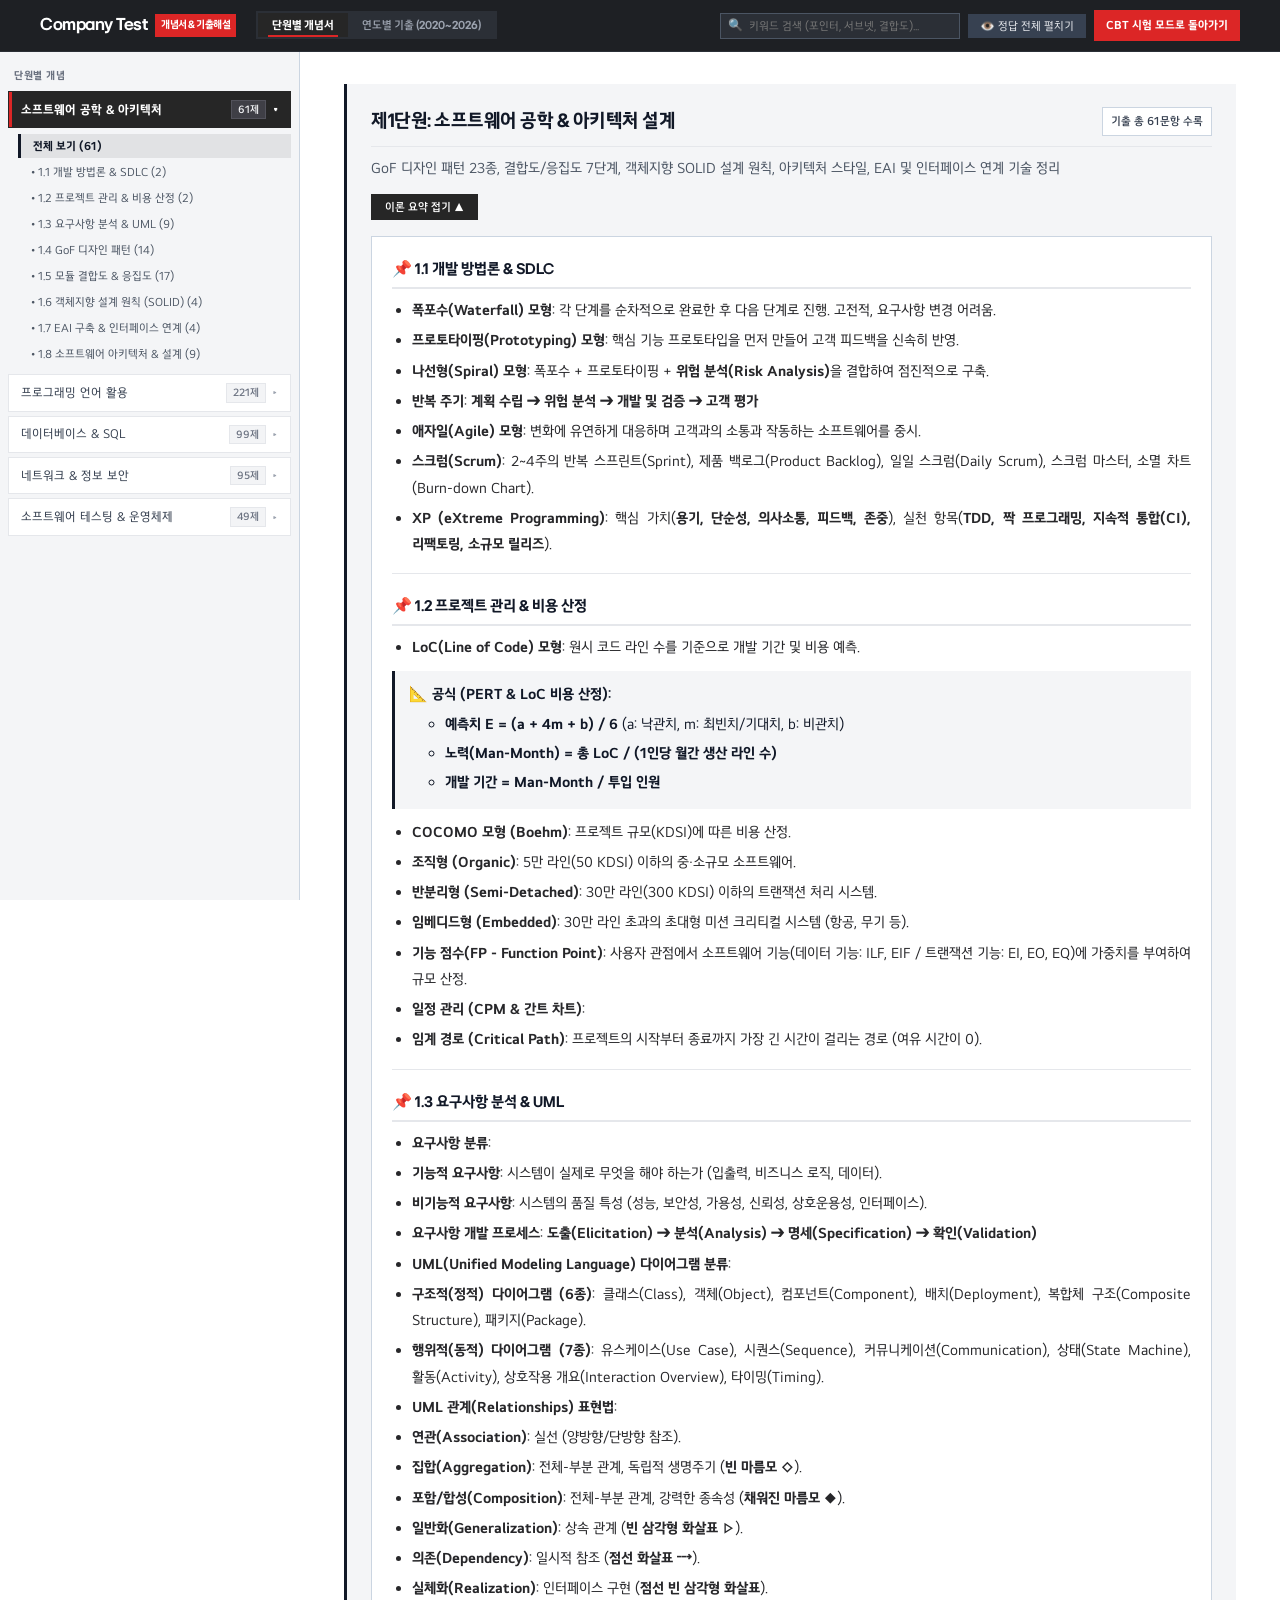
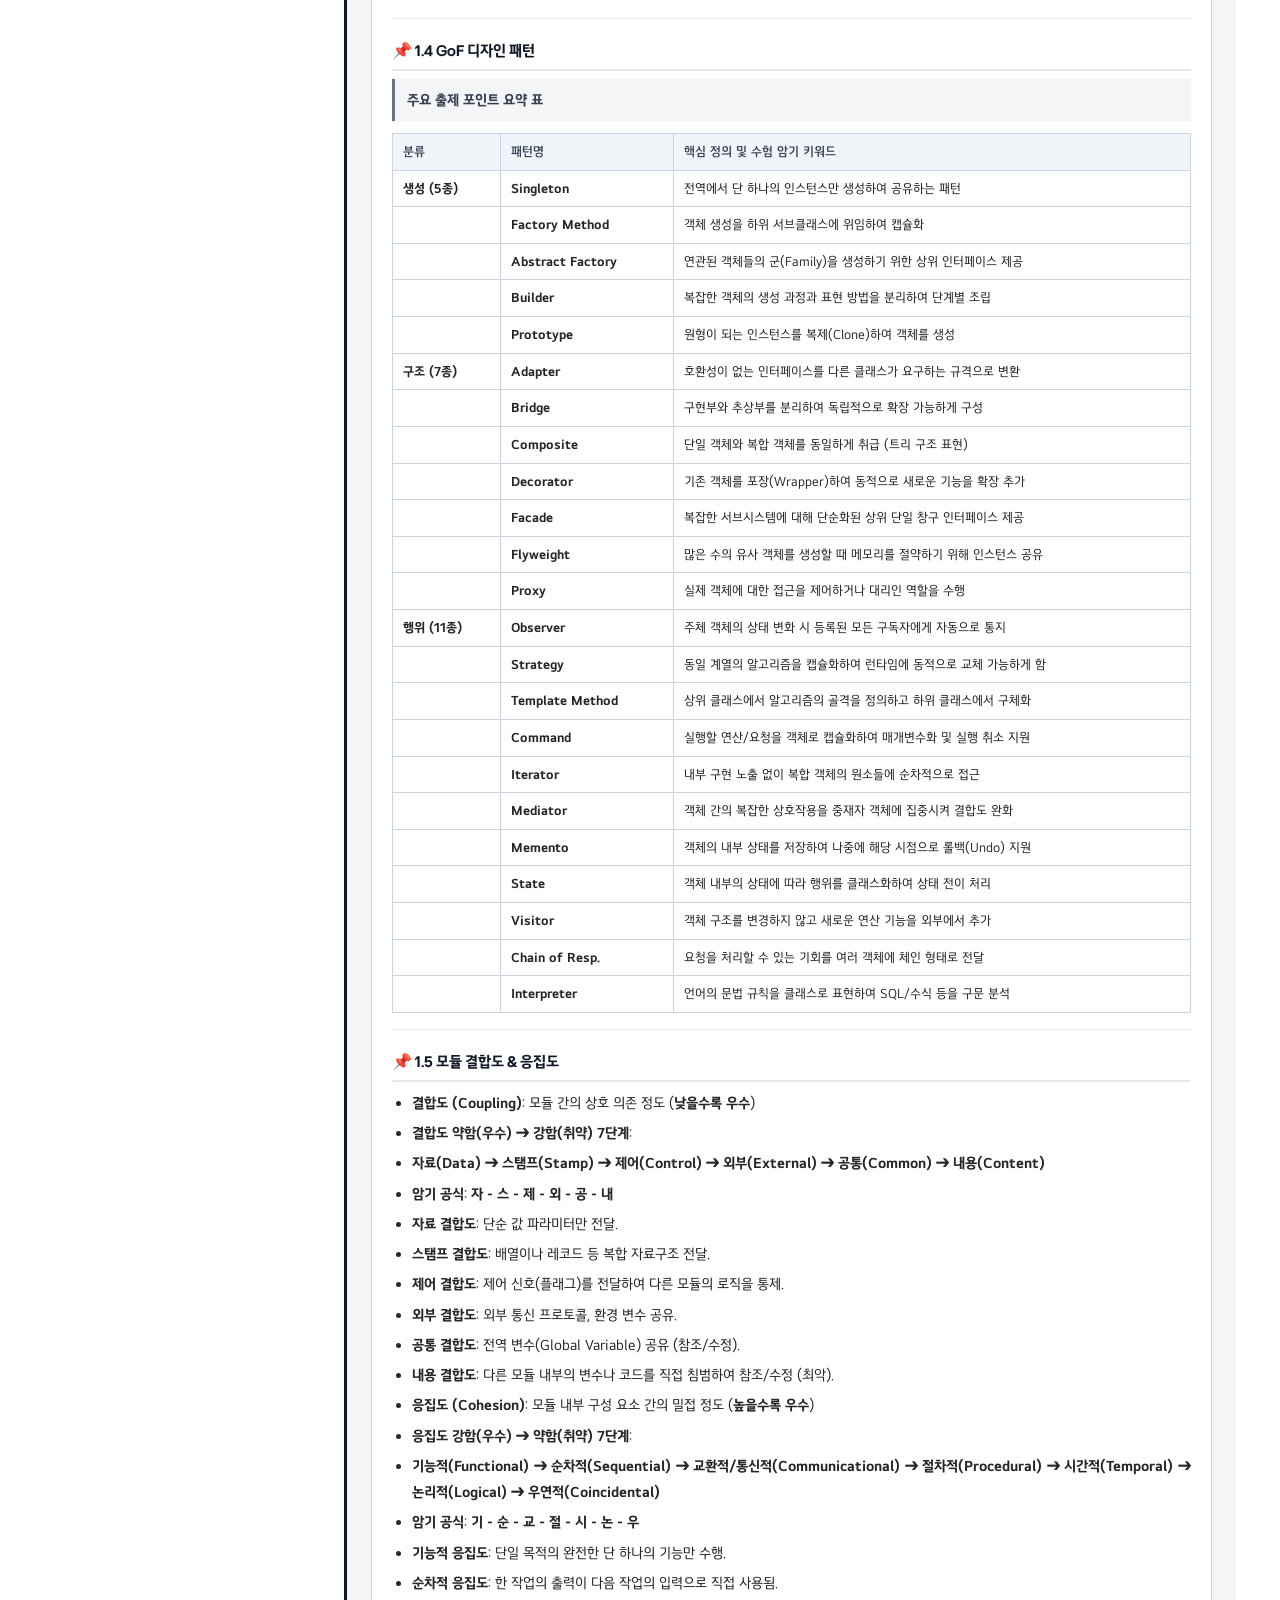
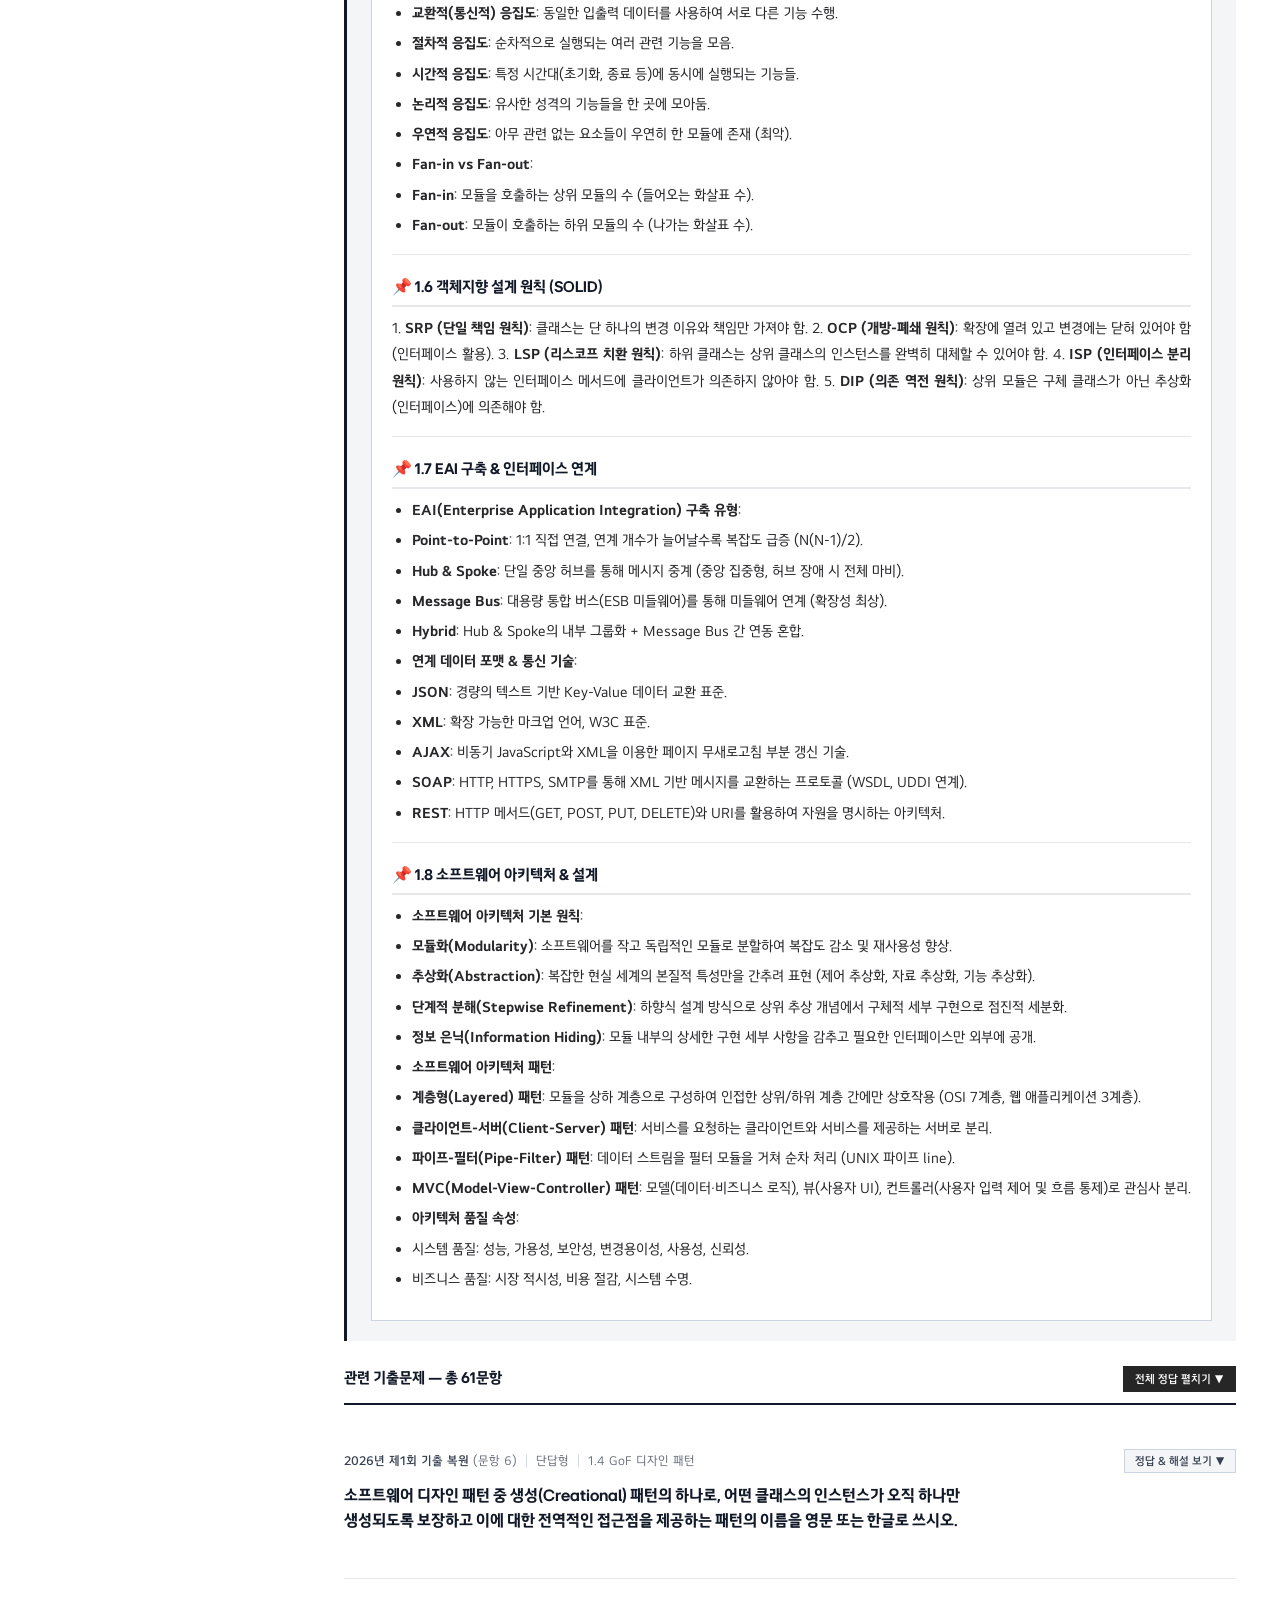
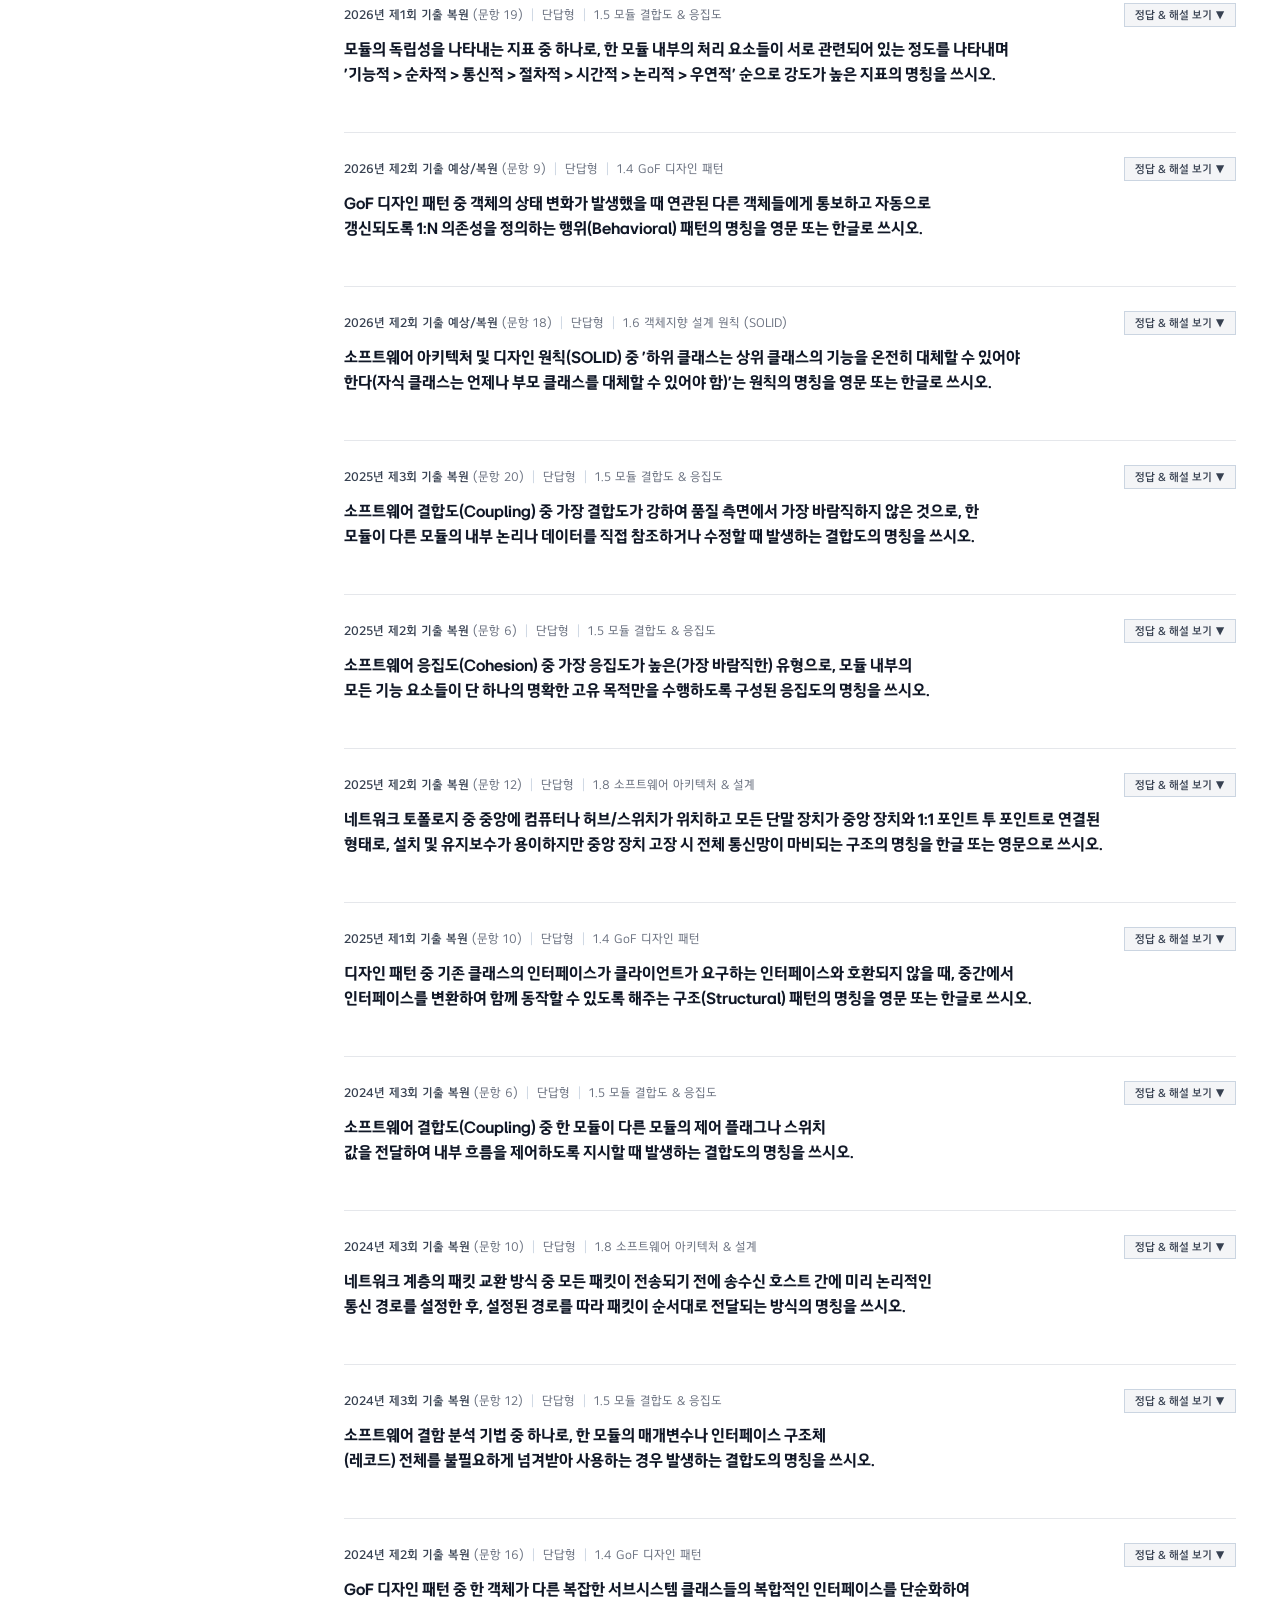
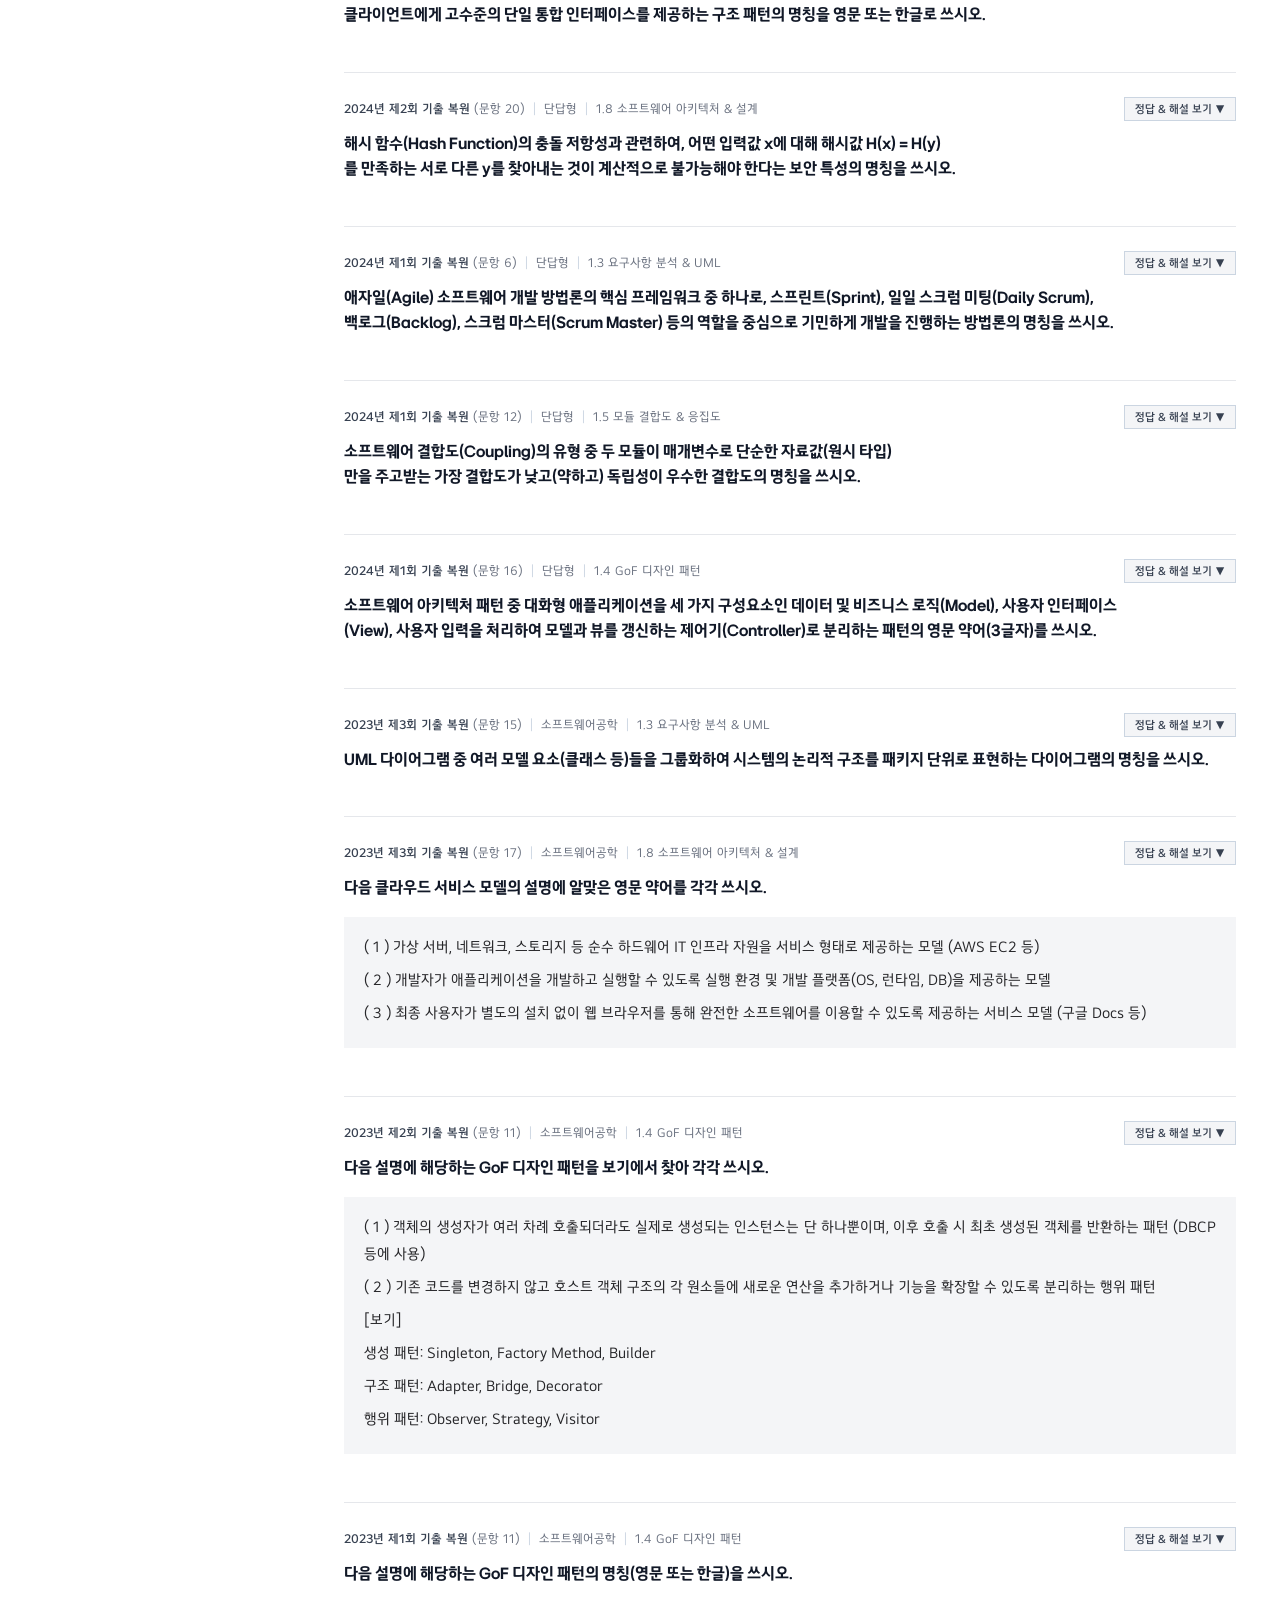
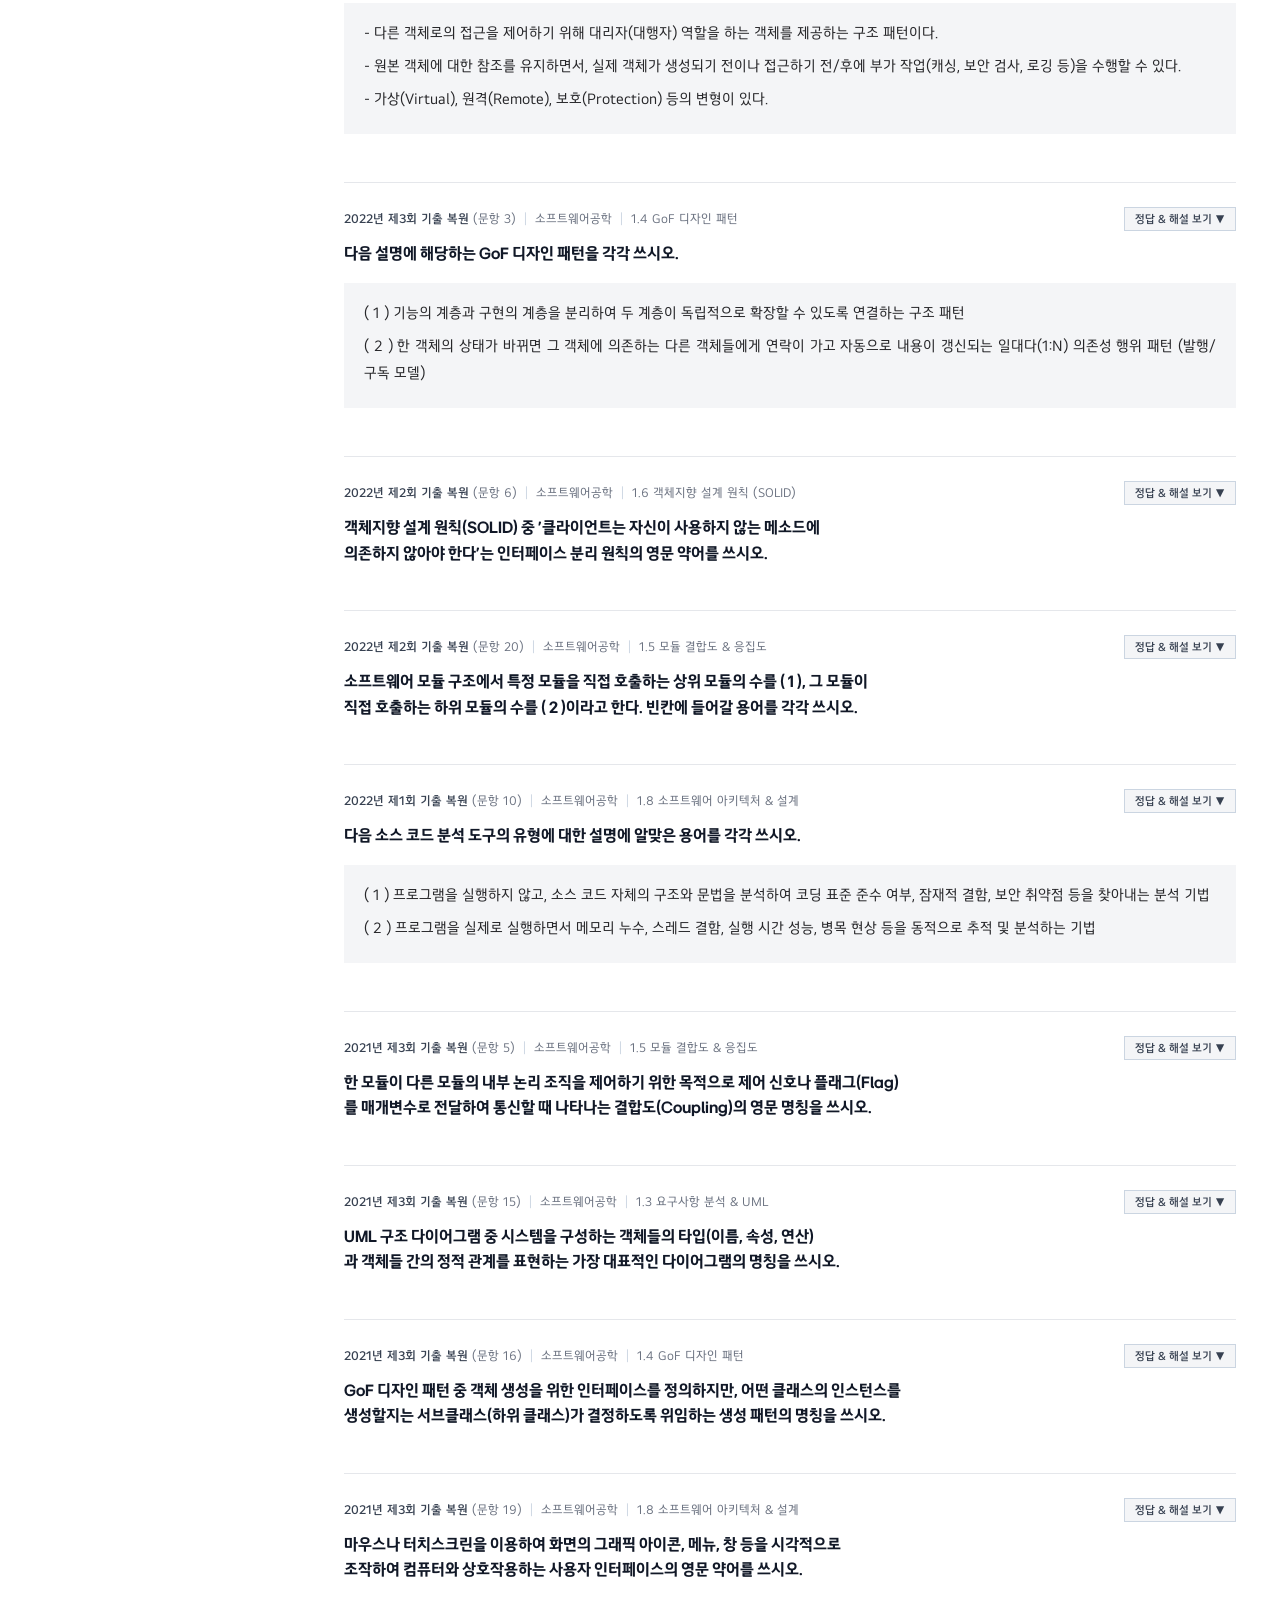
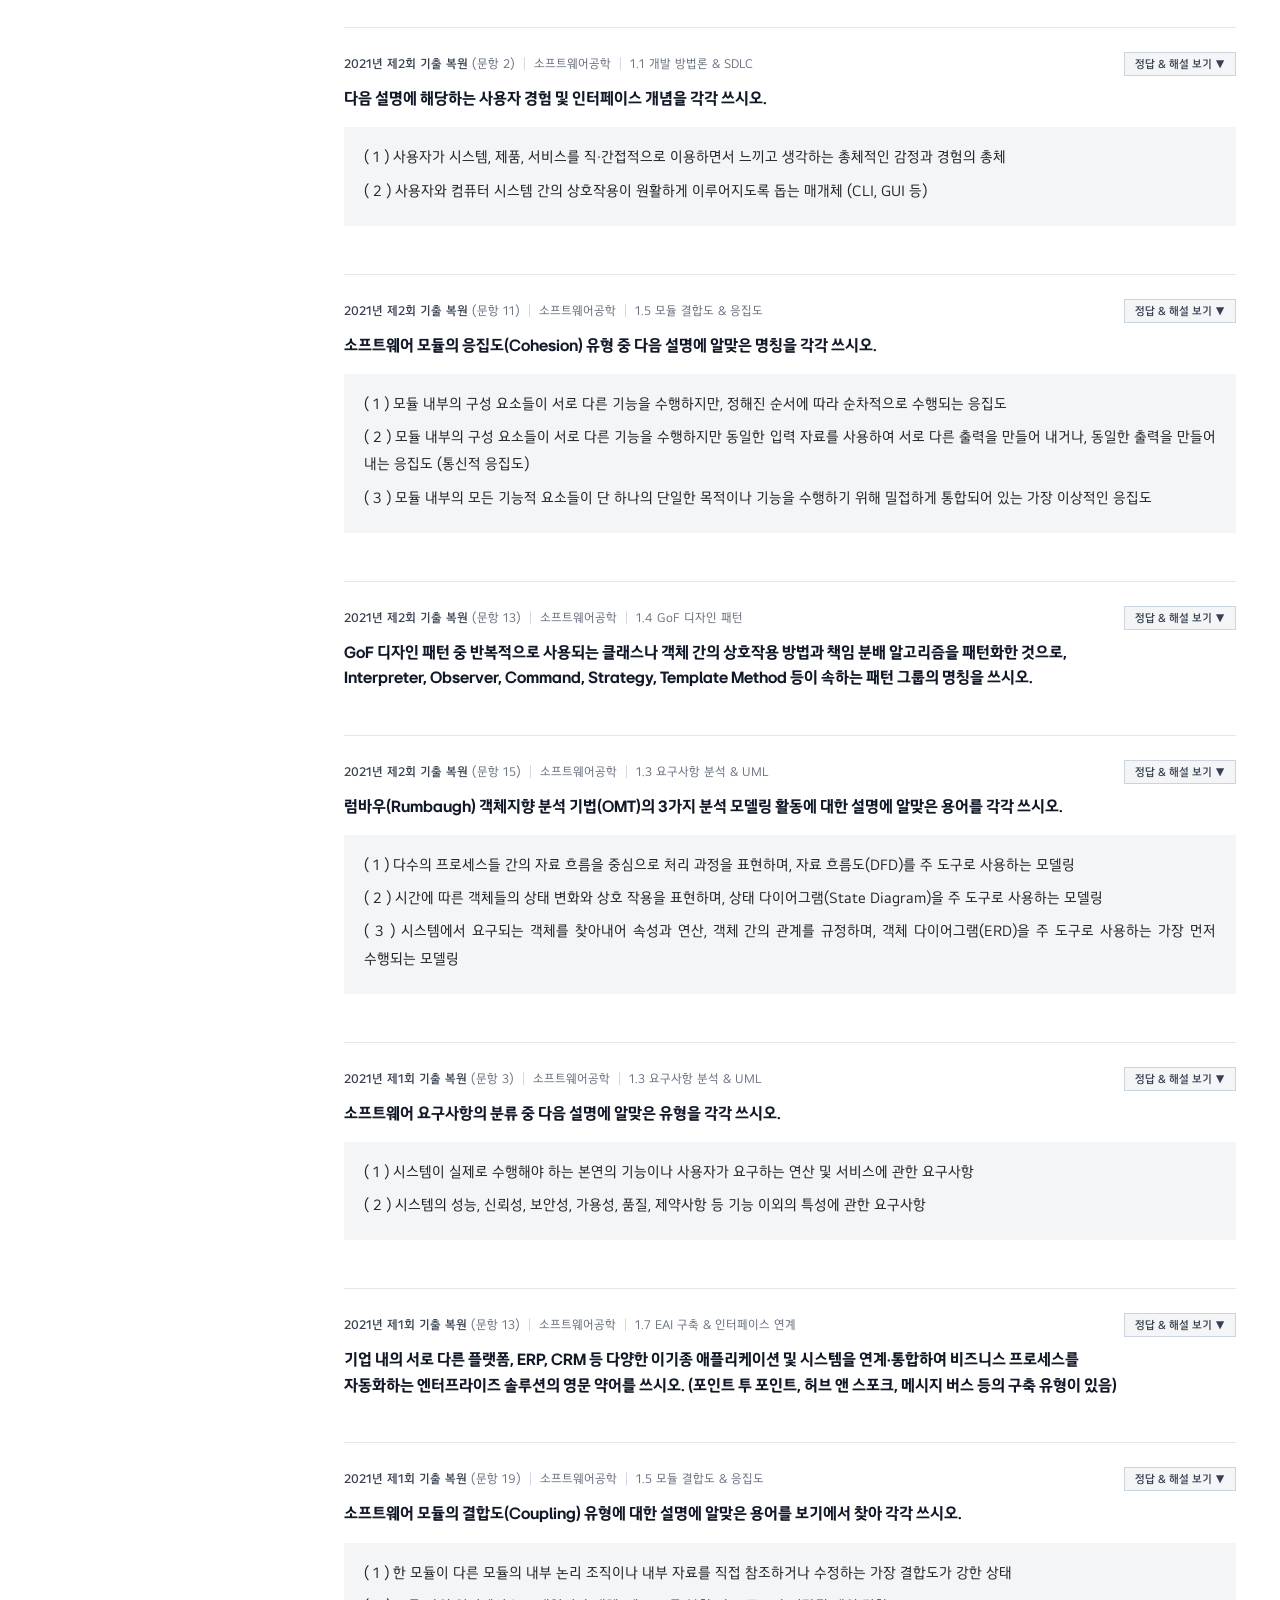
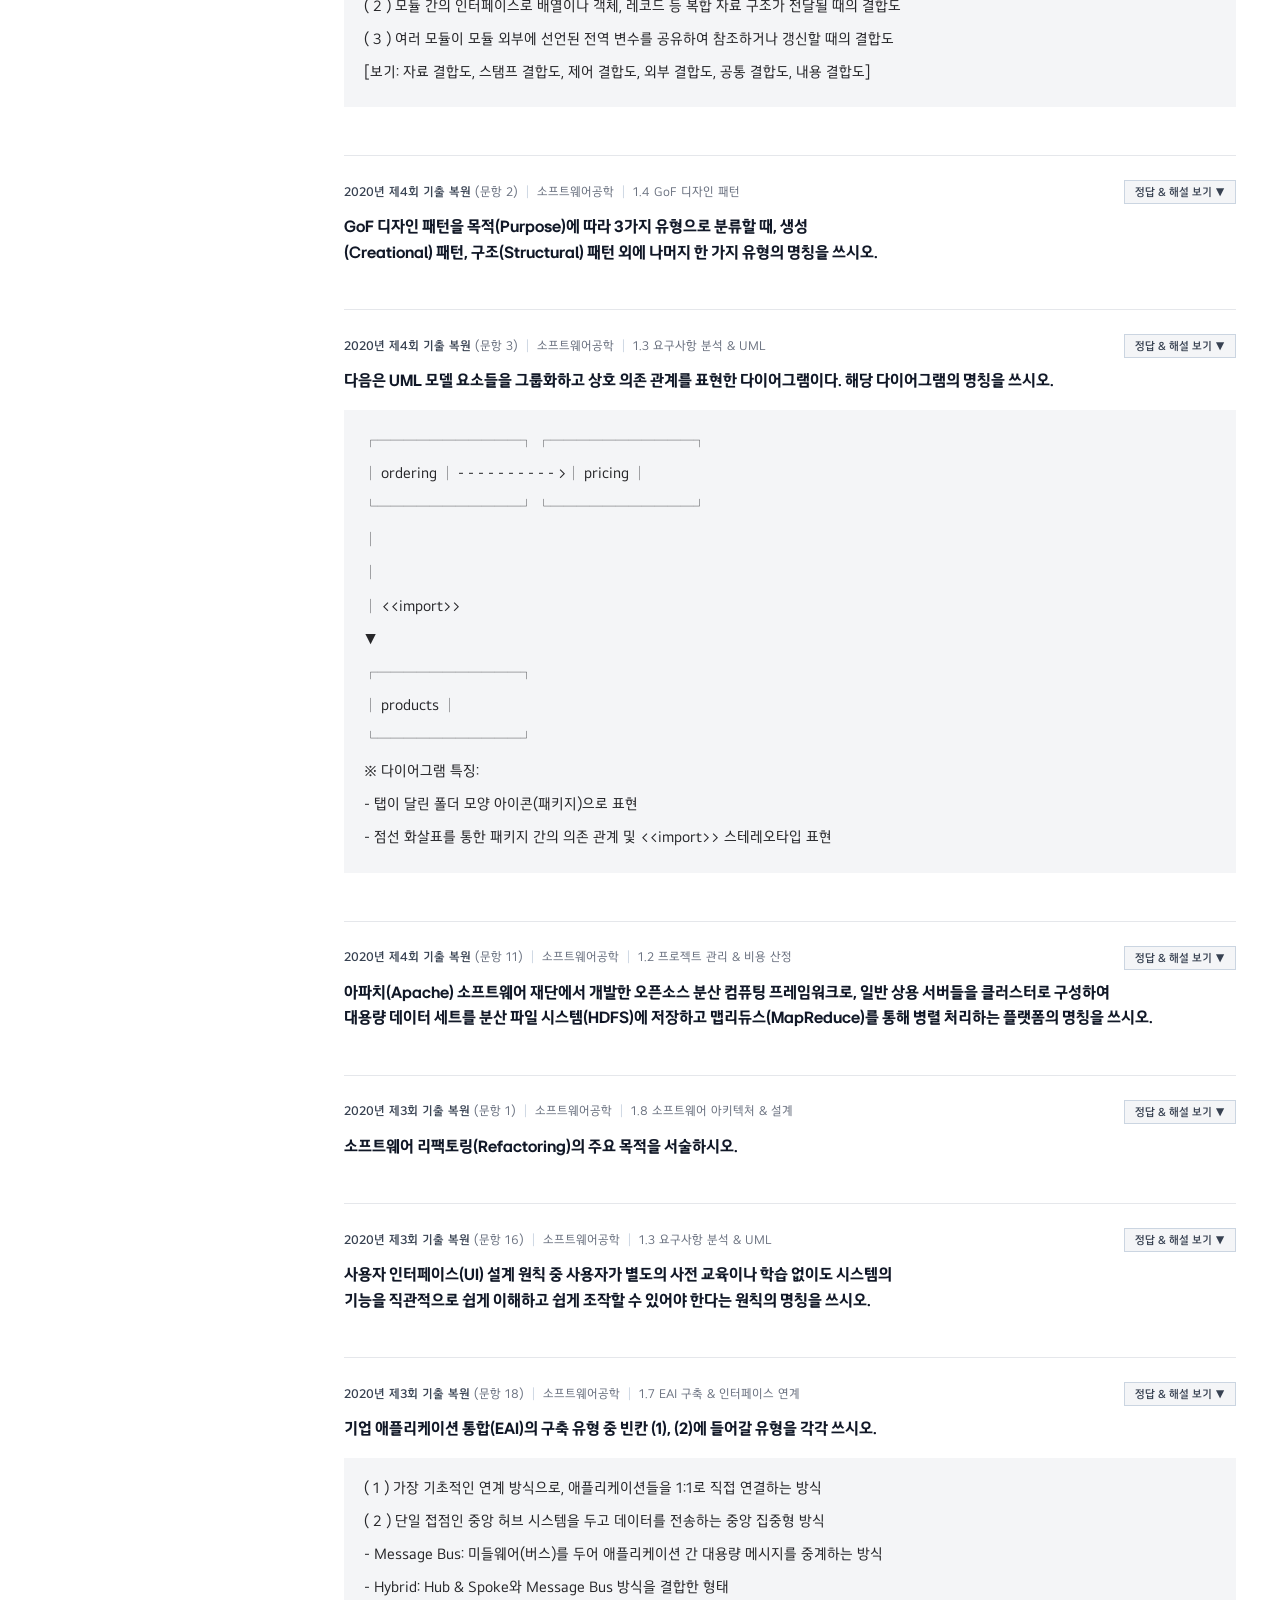
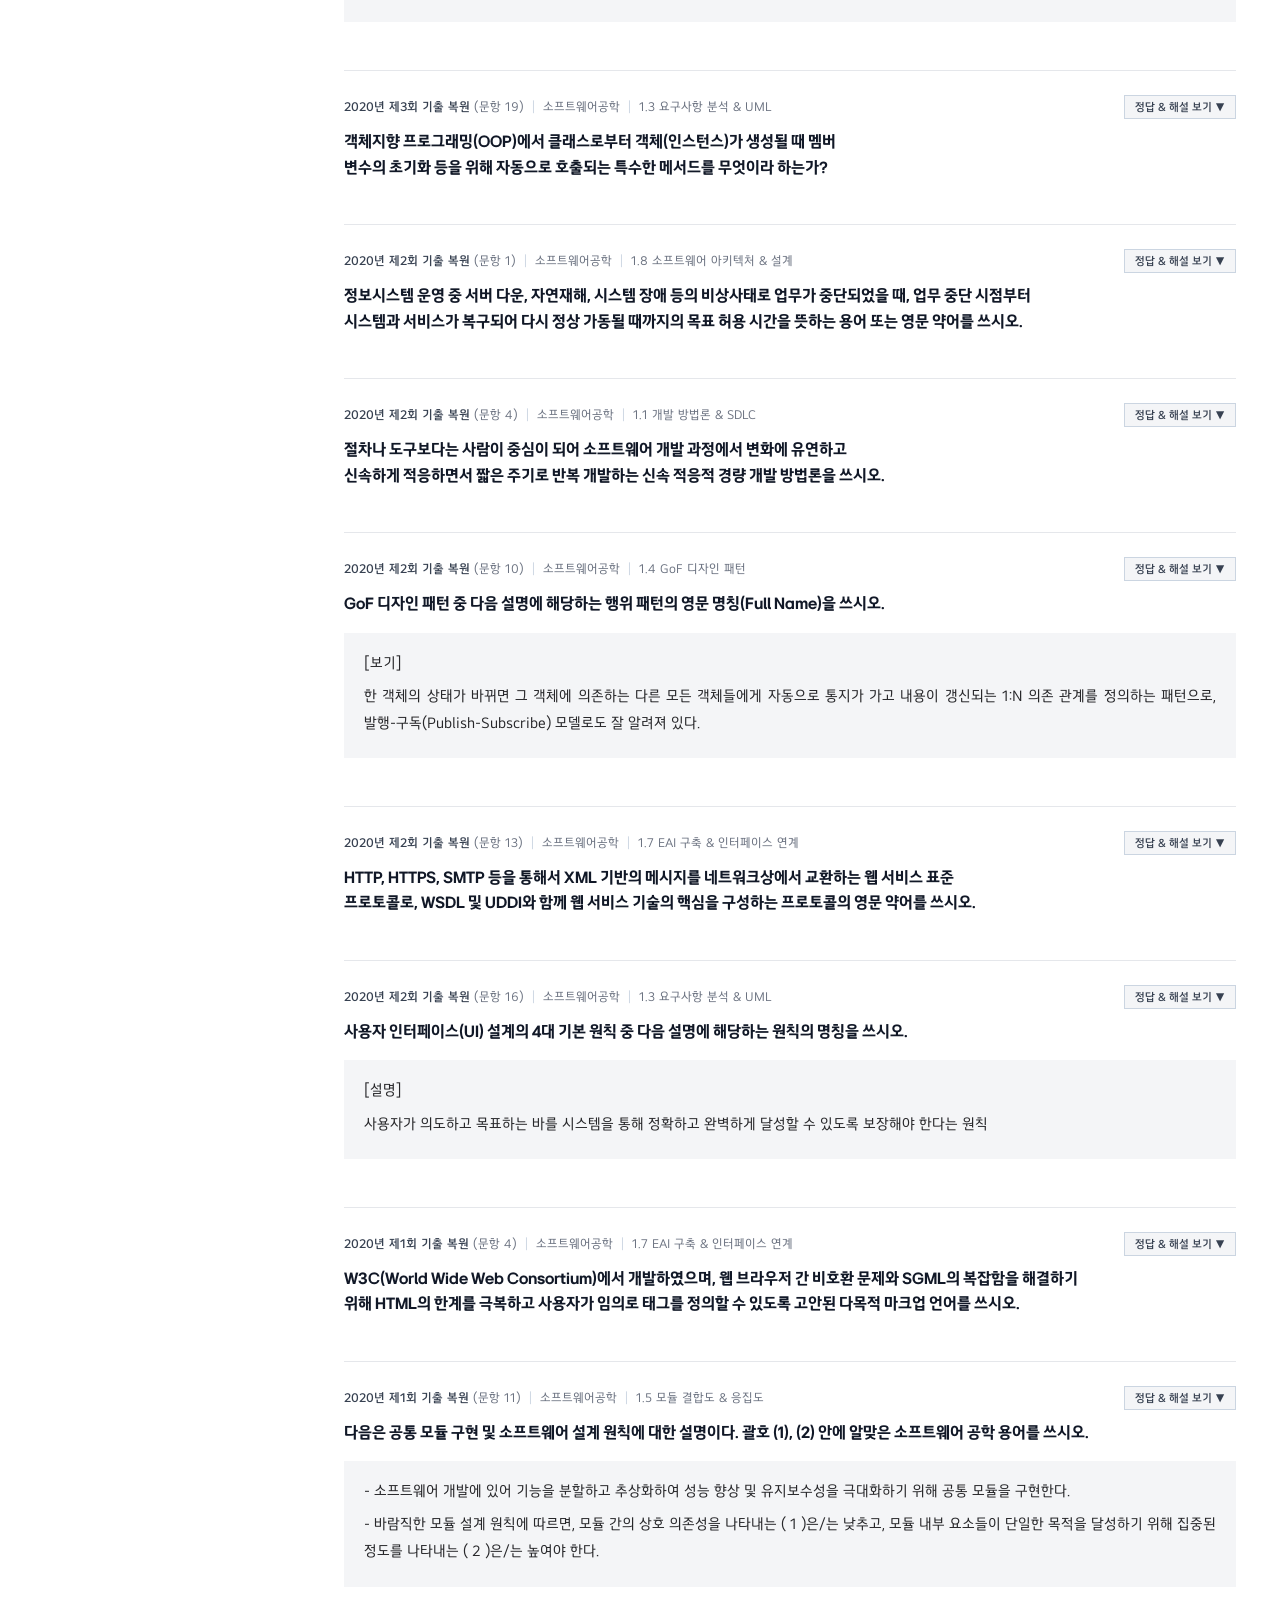
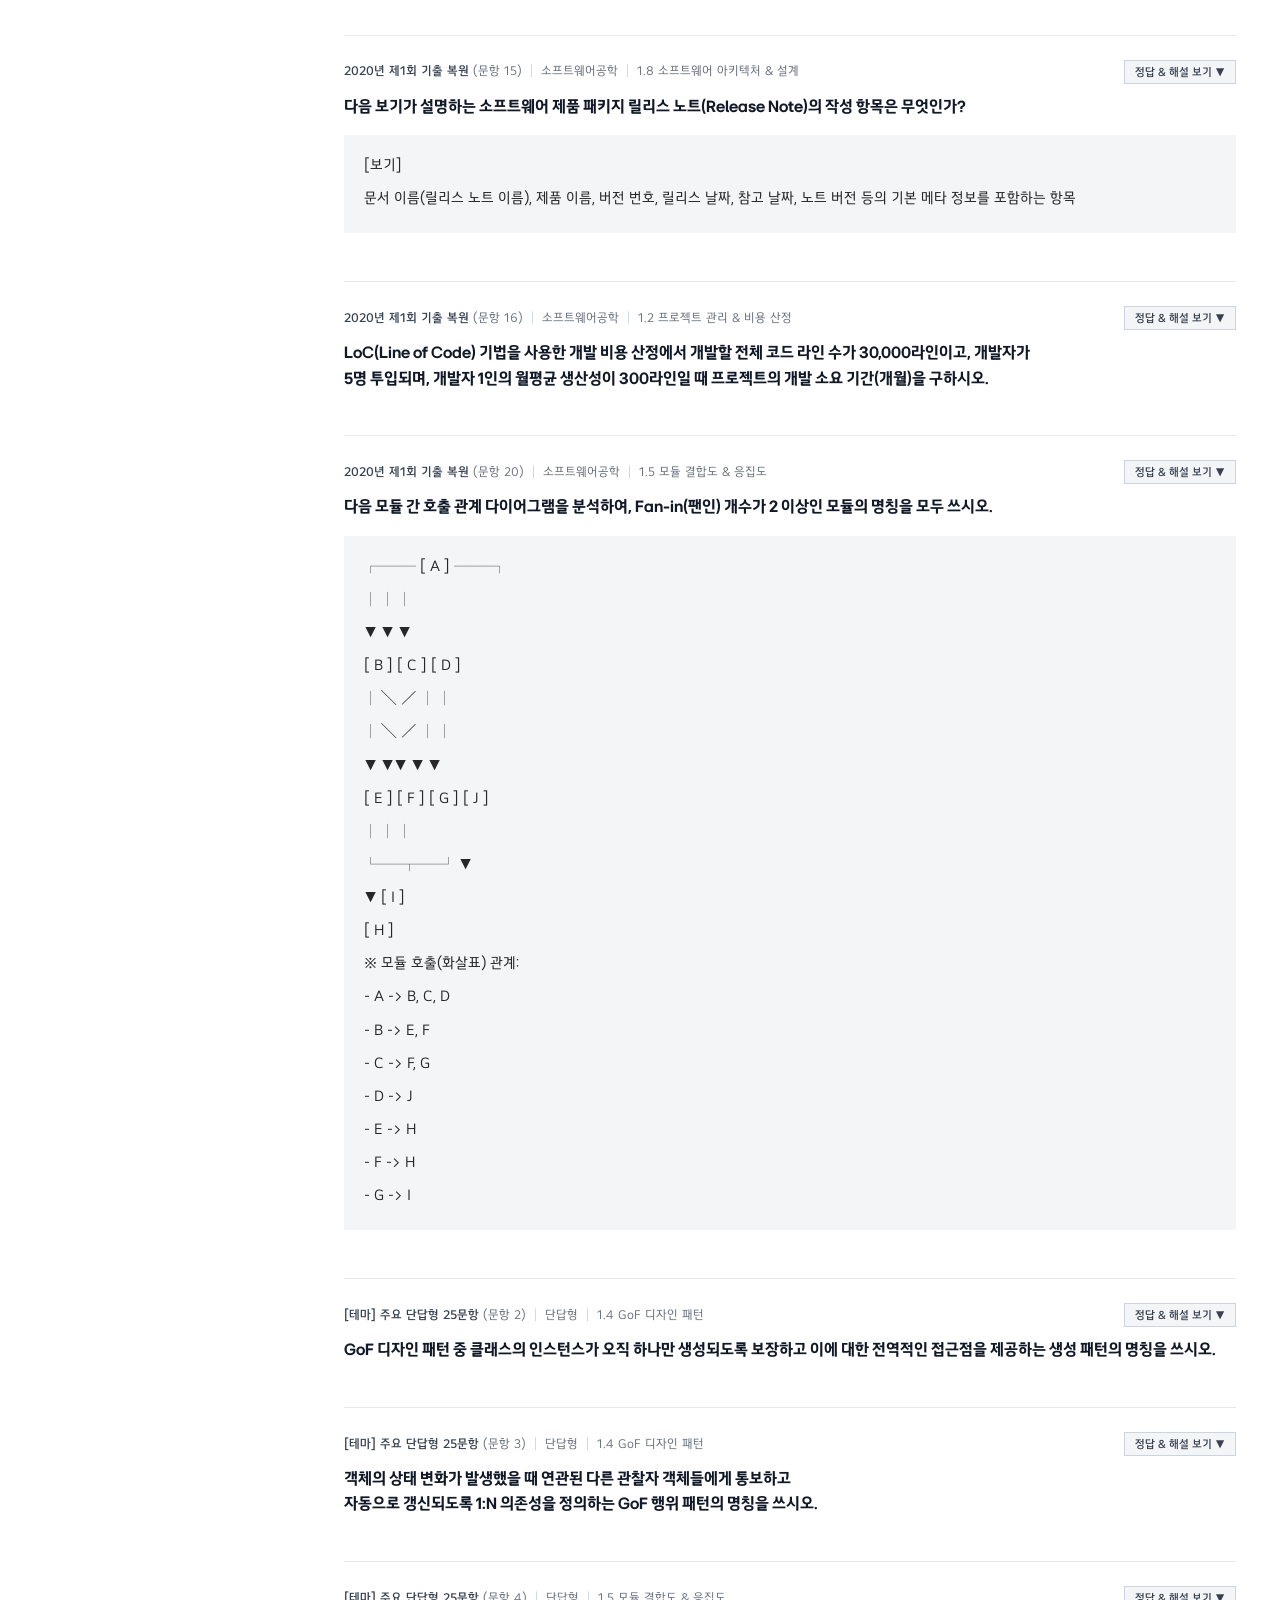
==== commit ba1a38c1: "feat: 본문 양쪽 정렬(text-align: justify) 및 한국어 어절 보존 word-break/overflow-wrap 적용" ====
--- a/study.html
+++ b/study.html
@@ -96,6 +96,9 @@
       line-height: 1.72;
       -webkit-font-smoothing: antialiased;
       overflow-x: hidden;
+      word-break: keep-all;
+      overflow-wrap: break-word;
+      word-wrap: break-word;
     }
 
     h1, h2, h3, h4, h5, h6 {
@@ -104,6 +107,12 @@
 
     em, i, cite, address, var {
       font-style: normal;
+    }
+
+    pre, code, .q-code-block, table, th, td {
+      text-align: initial;
+      word-break: normal;
+      overflow-wrap: normal;
     }
 
     /* ==========================================================================
@@ -310,6 +319,7 @@
       overflow-y: auto;
     }
 
+    .section-title,
     .sidebar-section-title {
       font-size: 11px;
       text-transform: uppercase;
@@ -317,6 +327,10 @@
       letter-spacing: 0.5px;
       color: #6b7280;
       padding: 14px 14px 6px 14px;
+      text-align: left;
+      word-break: keep-all;
+      overflow-wrap: break-word;
+      text-wrap: balance;
     }
 
     .sidebar-list {
@@ -531,12 +545,17 @@
       border-bottom: 1px solid #e5e7eb;
     }
 
+    .hero-title,
     .unit-hero-title {
       font-family: var(--font-headline);
       font-size: 20px;
       font-weight: 700;
       color: #111827;
       letter-spacing: -0.5px;
+      text-align: left;
+      word-break: keep-all;
+      overflow-wrap: break-word;
+      text-wrap: balance;
     }
 
     .unit-hero-badge {
@@ -594,11 +613,19 @@
       border-color: #9ca3af;
     }
 
+    .hero-summary,
     .unit-hero-summary {
       font-size: 15px;
       color: #4b5563;
       margin-bottom: 12px;
       line-height: 1.72;
+      text-align: justify;
+      text-justify: inter-character;
+      text-align-last: left;
+      word-break: keep-all;
+      overflow-wrap: break-word;
+      word-wrap: break-word;
+      text-wrap: pretty;
     }
 
     .theory-drawer-toggle {
@@ -649,6 +676,13 @@
       font-size: 15px;
       line-height: 1.75;
       color: #27272a;
+      text-align: justify;
+      text-justify: inter-character;
+      text-align-last: left;
+      word-break: keep-all;
+      overflow-wrap: break-word;
+      word-wrap: break-word;
+      text-wrap: pretty;
     }
 
     .theory-body-container h3 {
@@ -669,6 +703,17 @@
       margin-bottom: 10px;
     }
 
+    .theory-body-container p,
+    .theory-body-container li {
+      text-align: justify;
+      text-justify: inter-character;
+      text-align-last: left;
+      word-break: keep-all;
+      overflow-wrap: break-word;
+      word-wrap: break-word;
+      text-wrap: pretty;
+    }
+
     .theory-body-container ul {
       padding-left: 20px;
     }
@@ -860,7 +905,10 @@
       color: #111827;
       line-height: 1.5;
       margin-bottom: 16px;
+      text-align: left;
       word-break: keep-all;
+      overflow-wrap: break-word;
+      text-wrap: balance;
     }
 
     .q-passage-box {
@@ -873,7 +921,13 @@
       border-radius: 0;
       border: none;
       white-space: pre-line;
+      text-align: justify;
+      text-justify: inter-character;
+      text-align-last: left;
       word-break: keep-all;
+      overflow-wrap: break-word;
+      word-wrap: break-word;
+      text-wrap: pretty;
     }
 
     .q-passage-box table {
@@ -923,6 +977,10 @@
       font-size: 13.5px;
       color: #e2e8f0;
       background: transparent;
+      text-align: left;
+      word-break: normal;
+      overflow-wrap: normal;
+      white-space: pre;
     }
 
     .code-line {
@@ -1019,6 +1077,13 @@
       color: #991b1b;
       border-radius: 0;
       border: none;
+      text-align: justify;
+      text-justify: inter-character;
+      text-align-last: left;
+      word-break: keep-all;
+      overflow-wrap: break-word;
+      word-wrap: break-word;
+      text-wrap: pretty;
     }
 
     .q-trap-title {
@@ -1070,6 +1135,13 @@
       line-height: 1.75;
       color: #374151;
       white-space: pre-wrap;
+      text-align: justify;
+      text-justify: inter-character;
+      text-align-last: left;
+      word-break: keep-all;
+      overflow-wrap: break-word;
+      word-wrap: break-word;
+      text-wrap: pretty;
     }
 
     /* Search Highlight */
